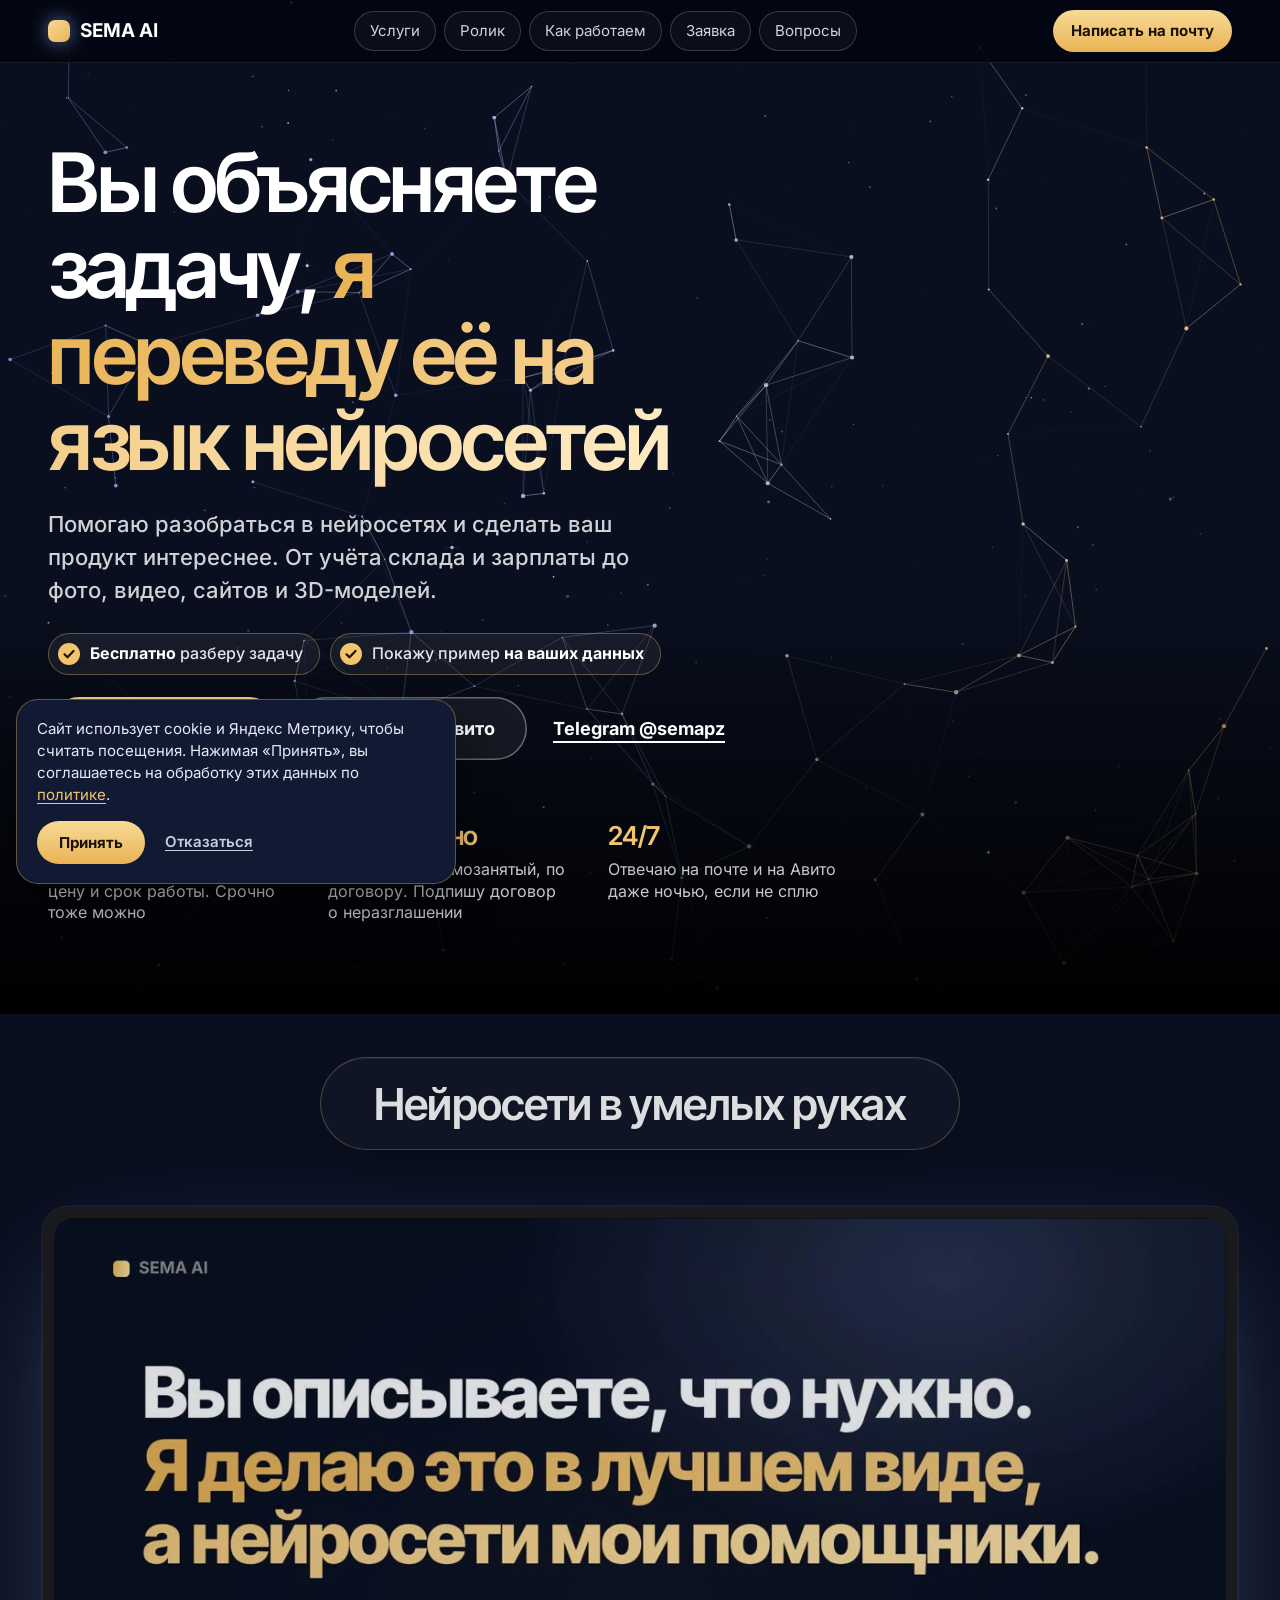
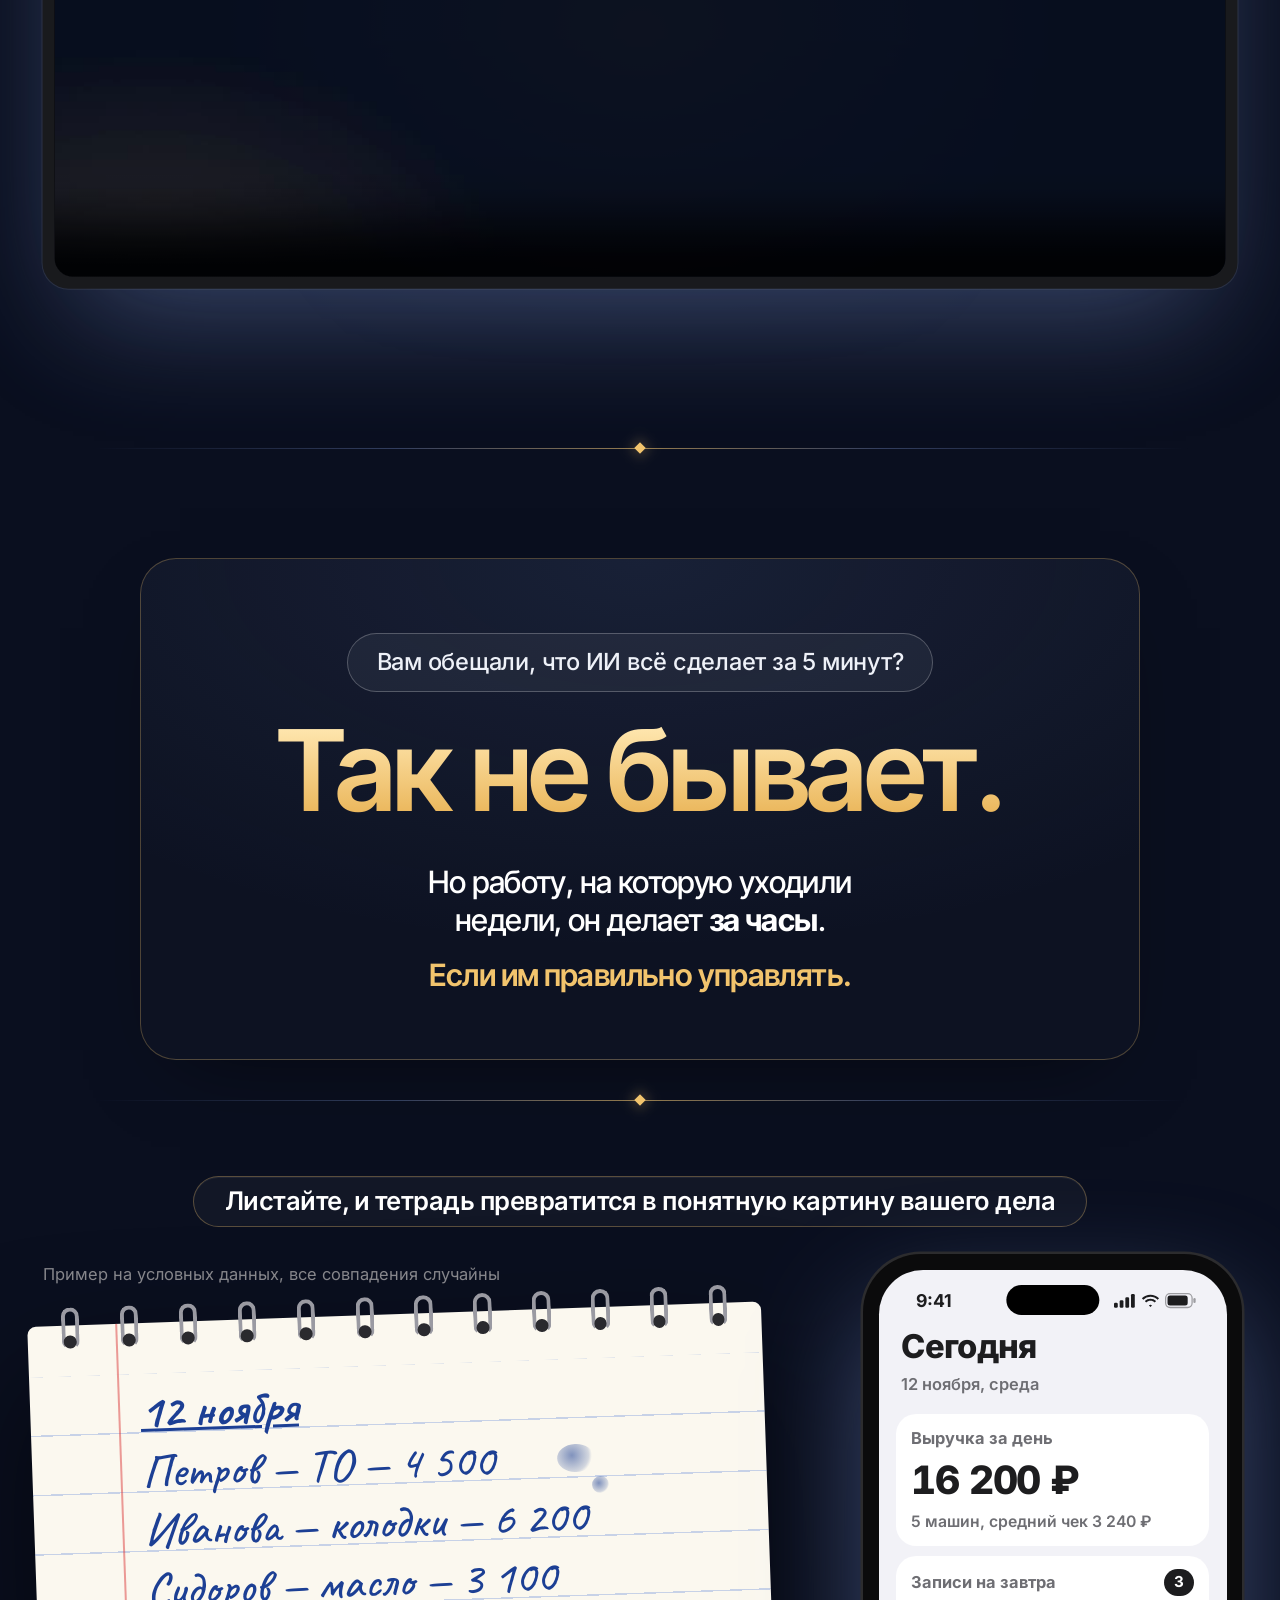
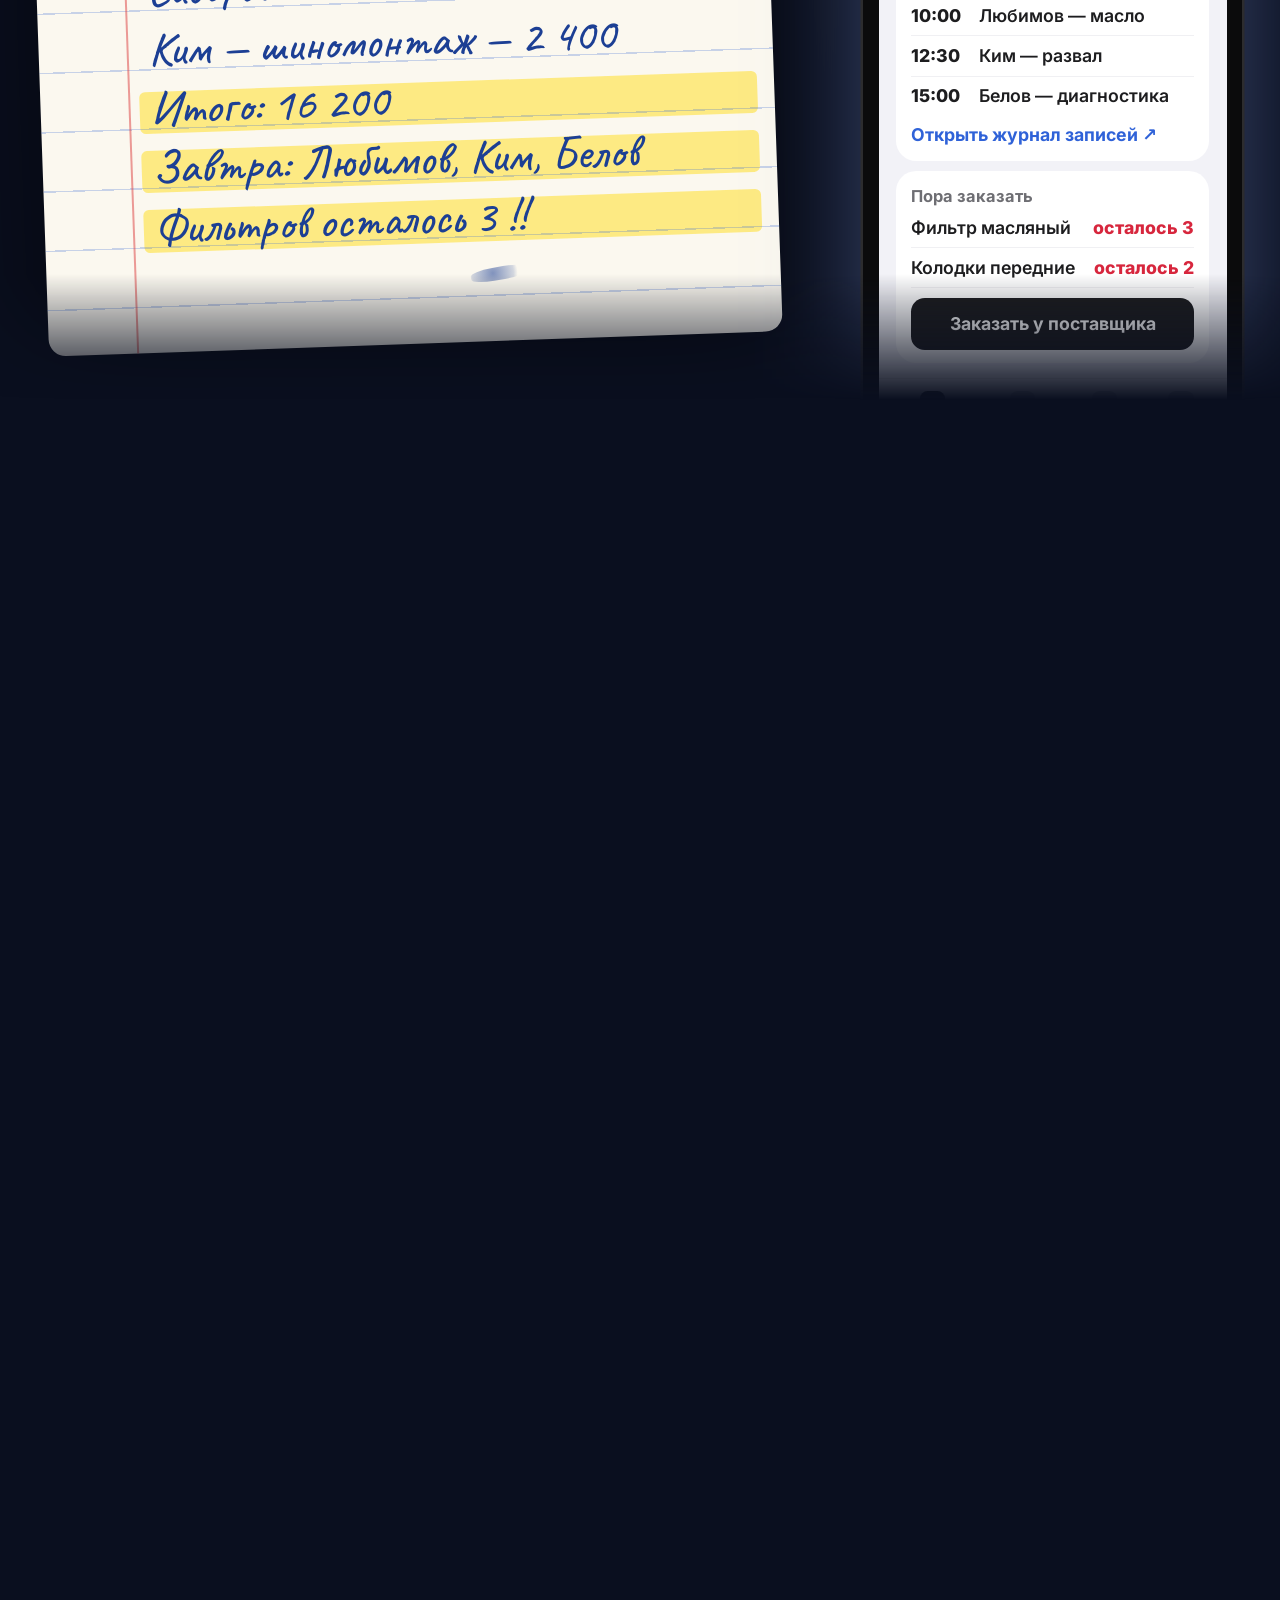
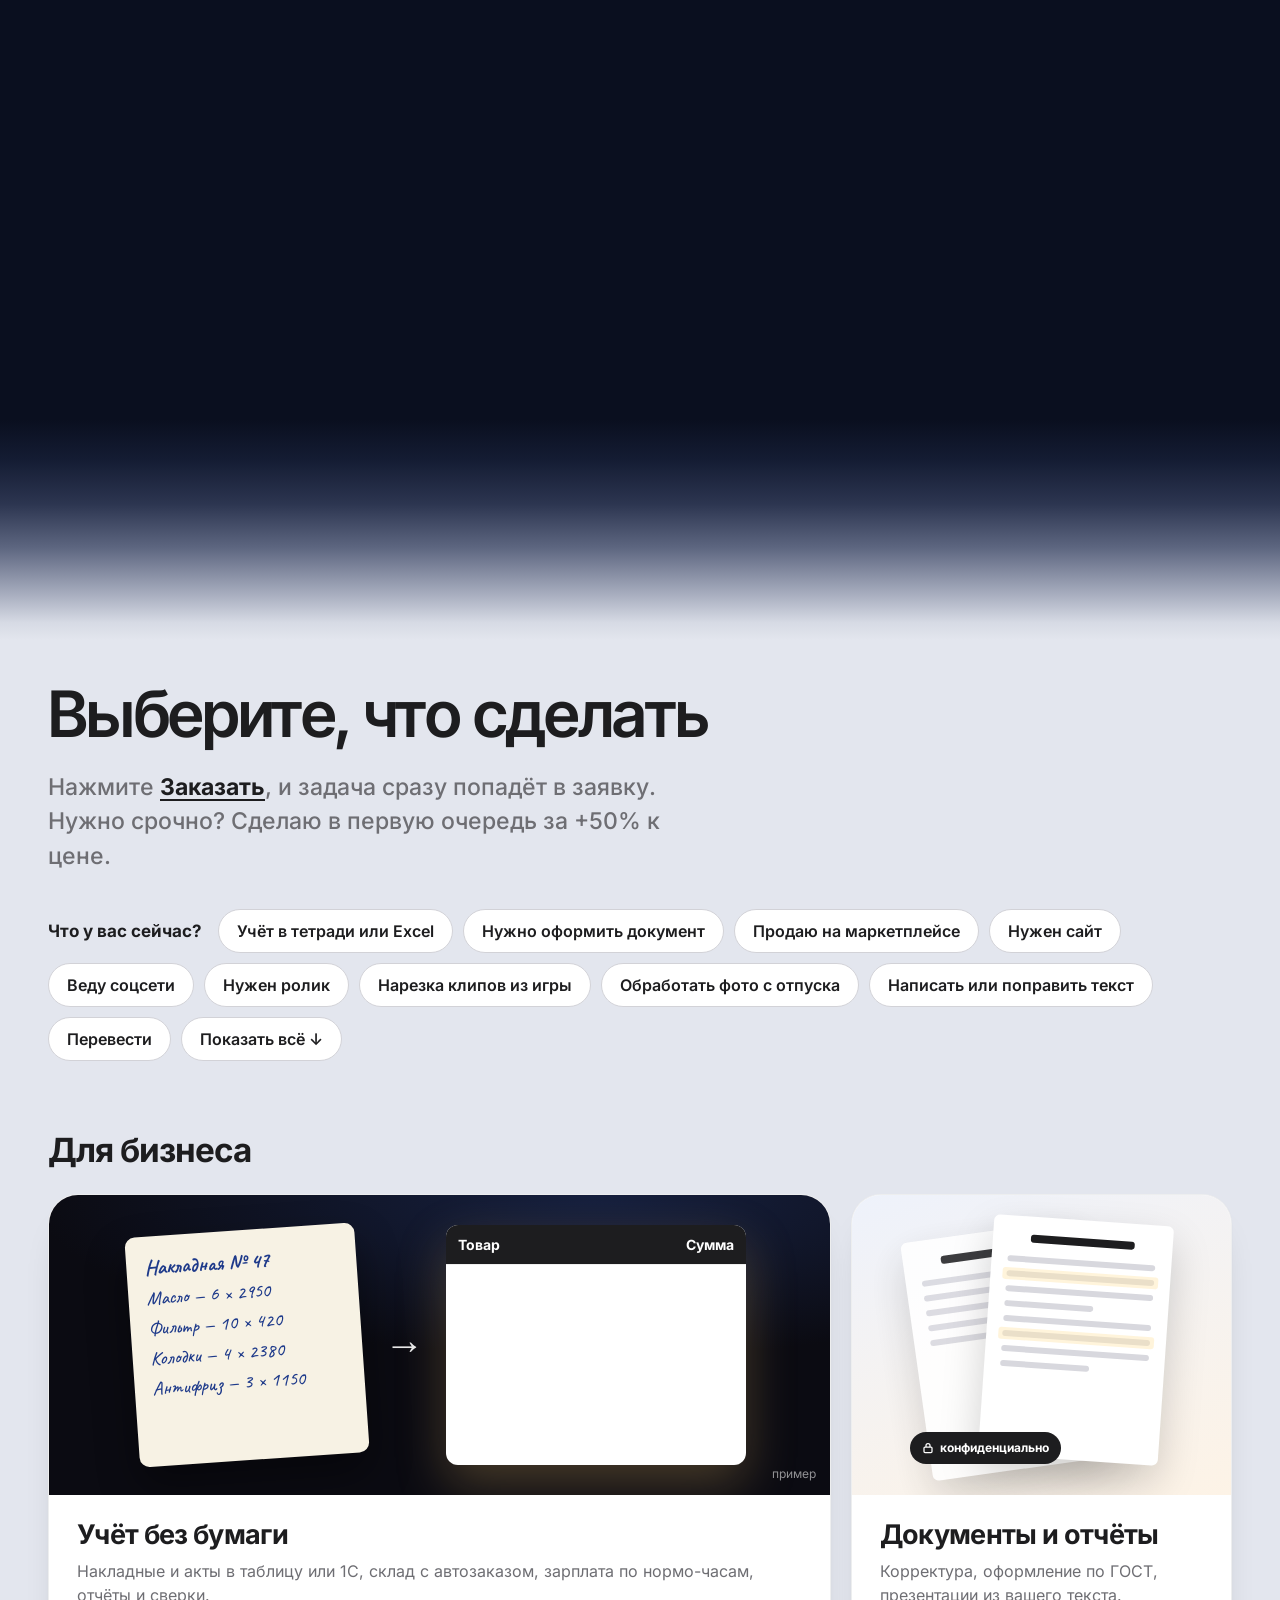
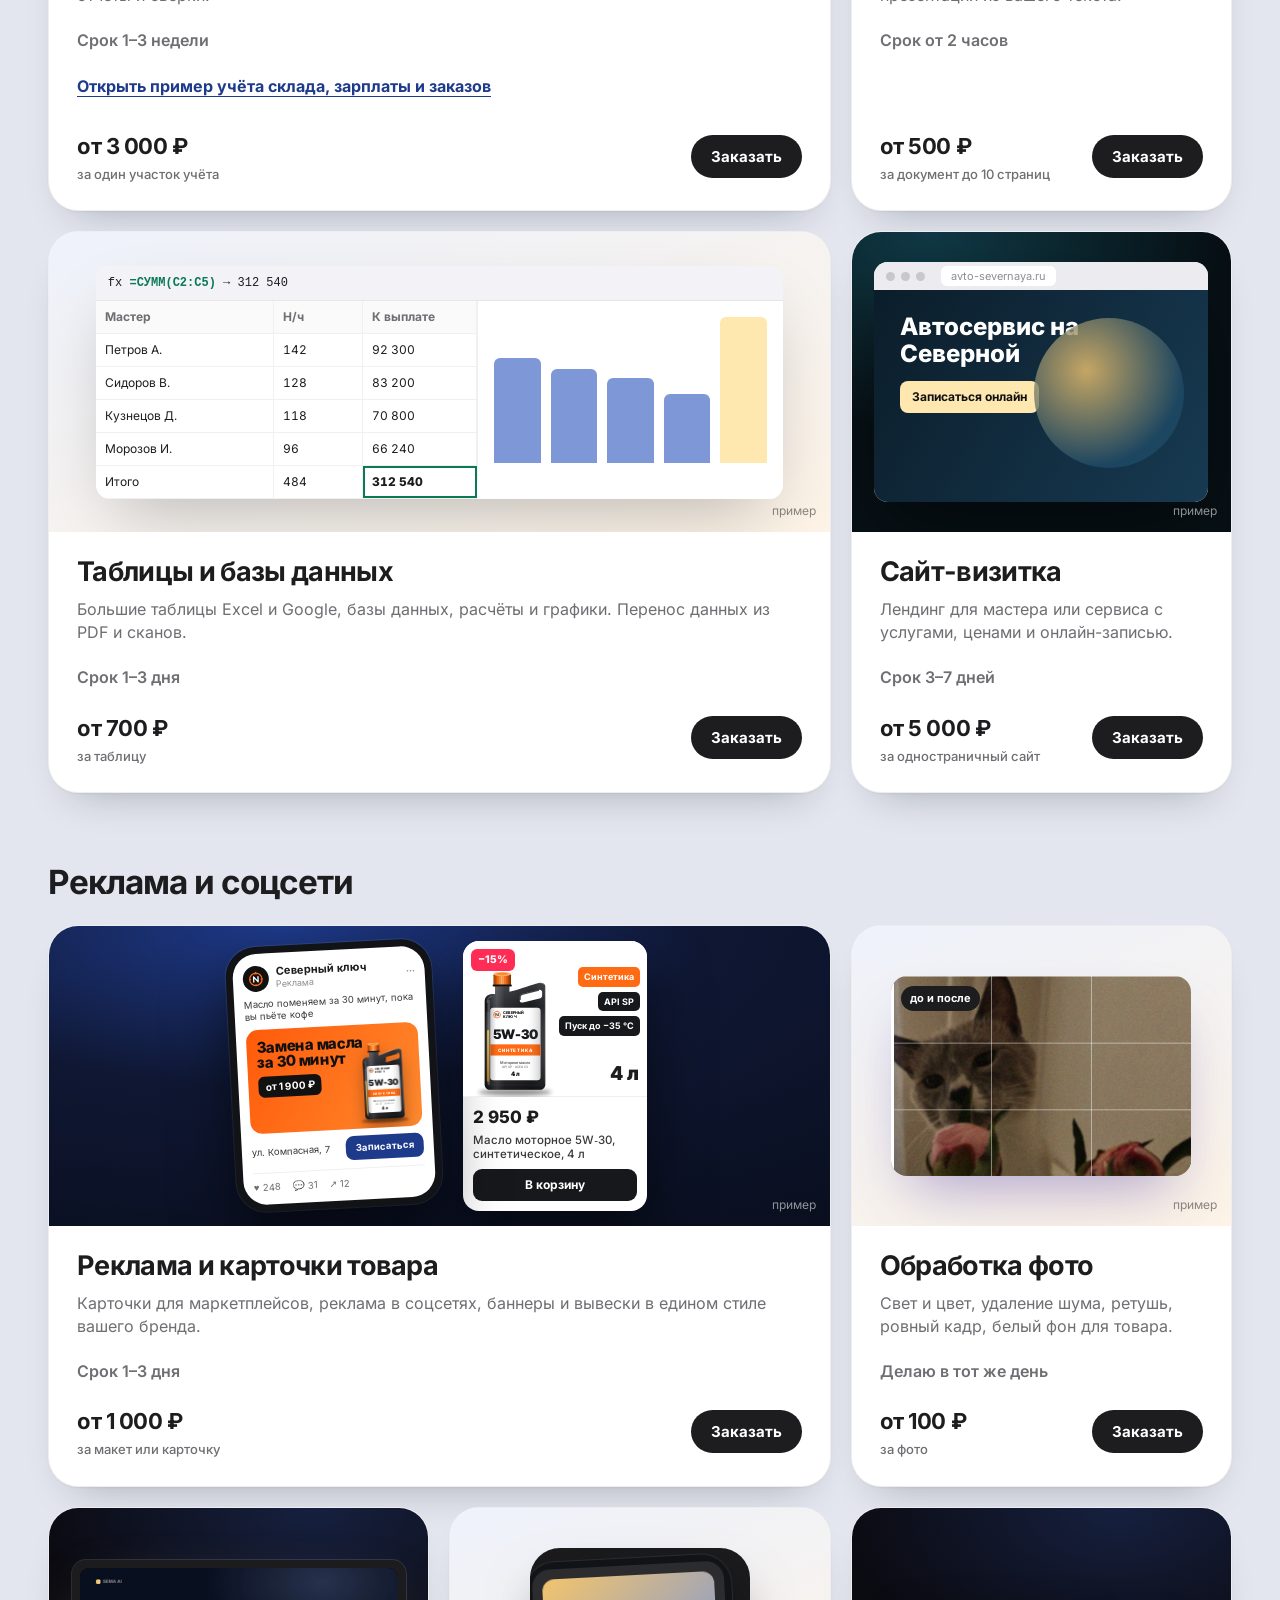
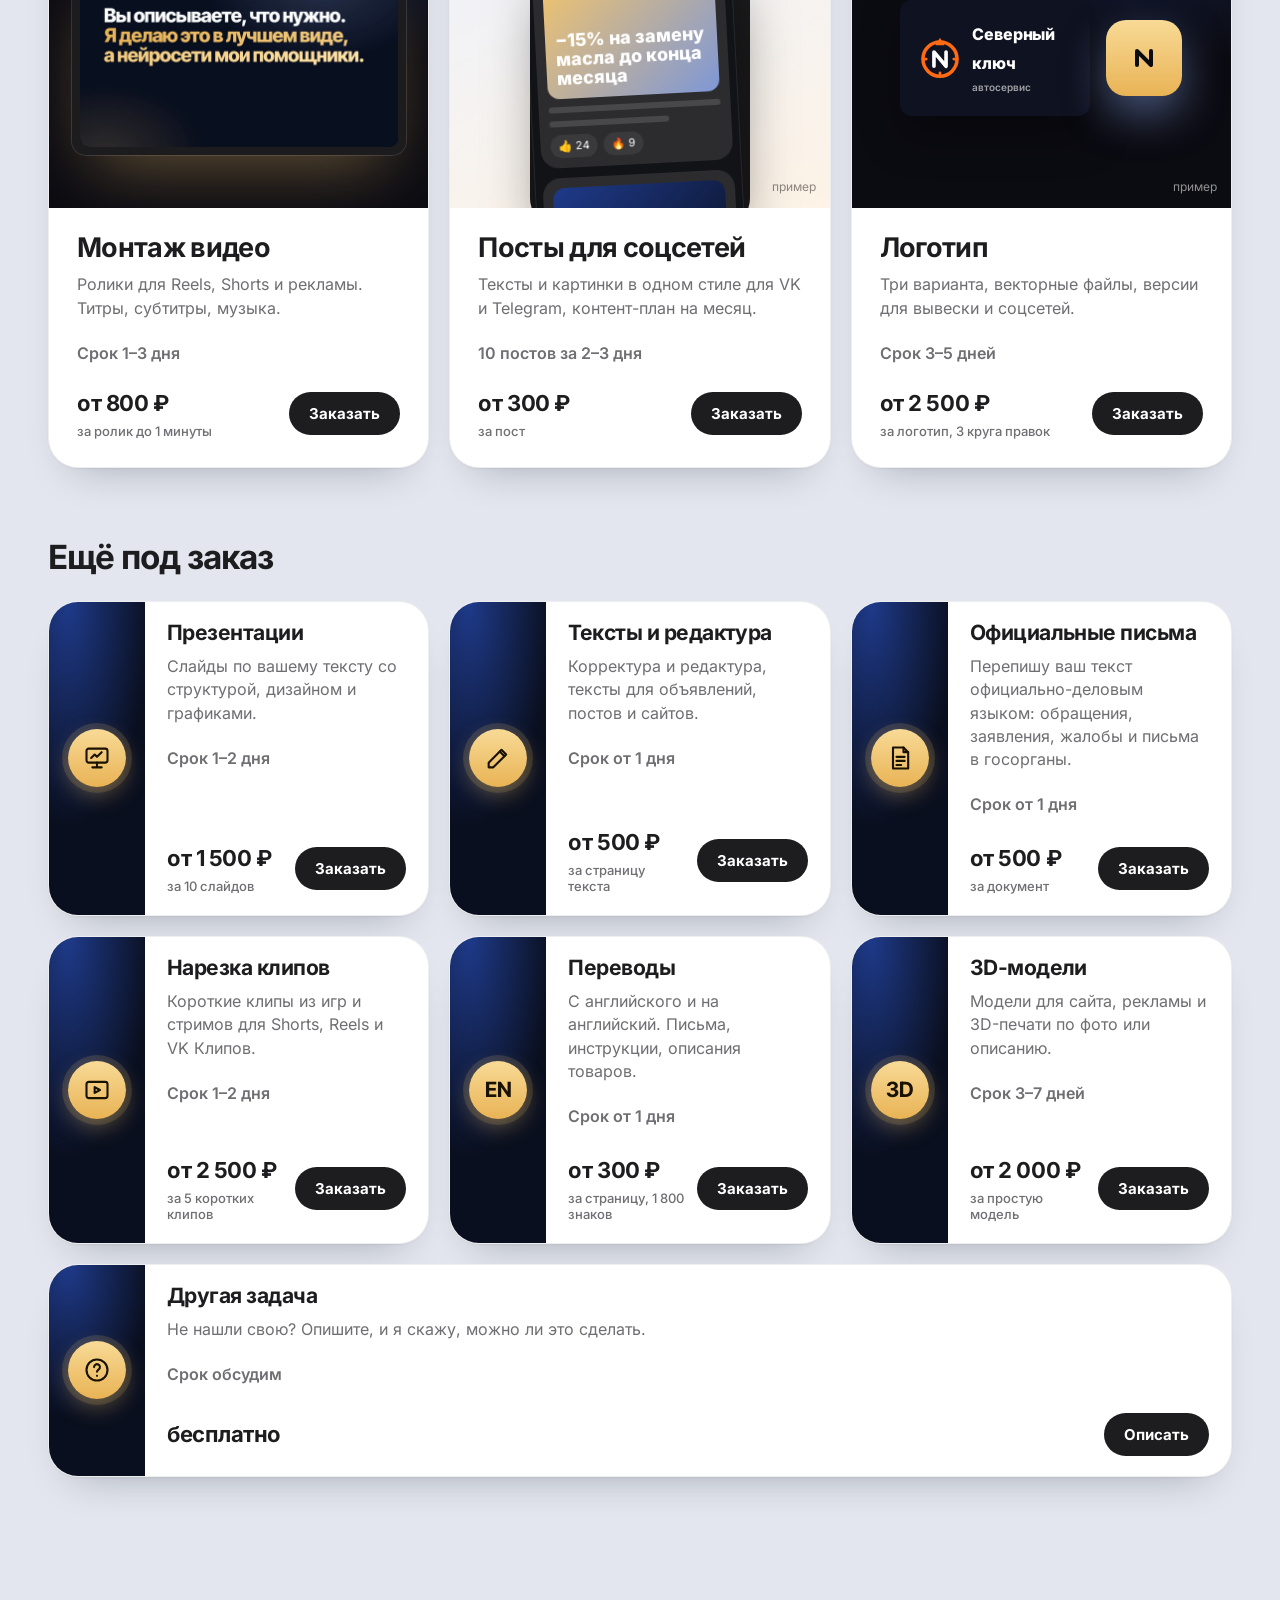
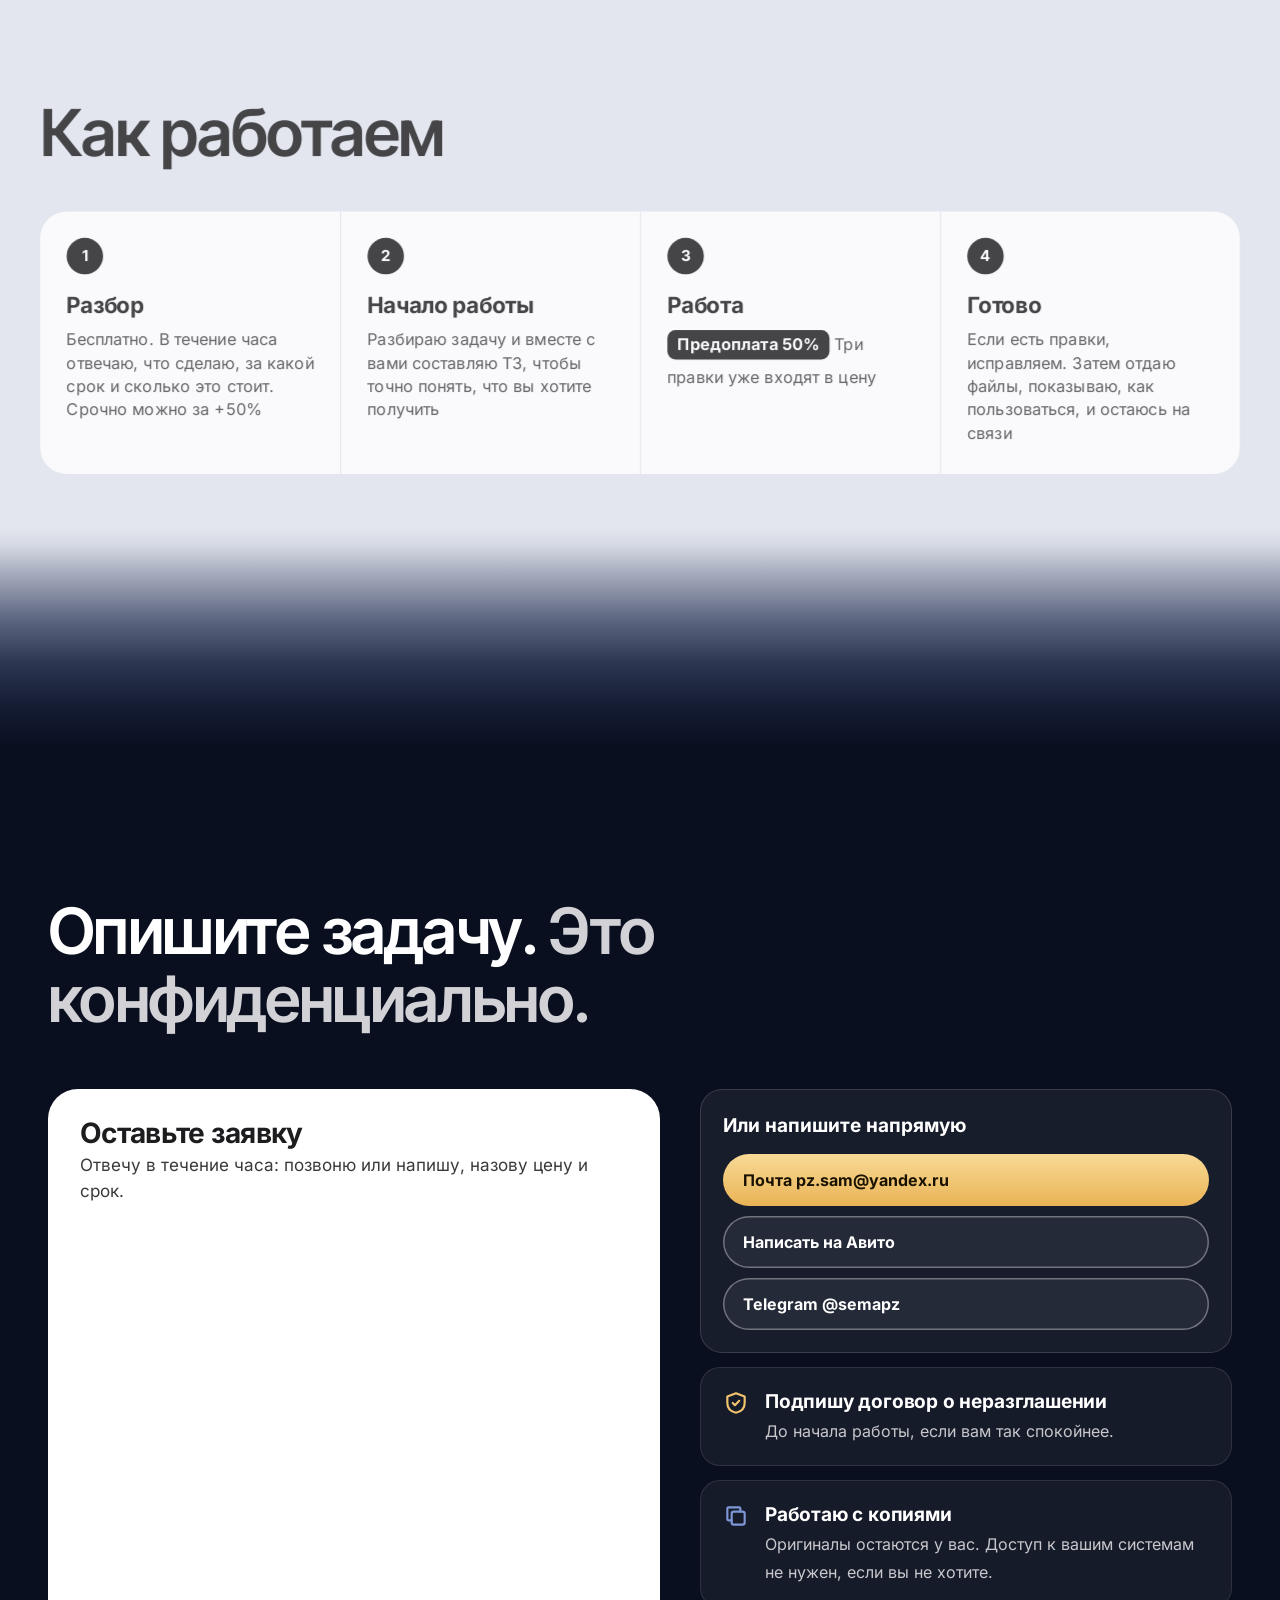
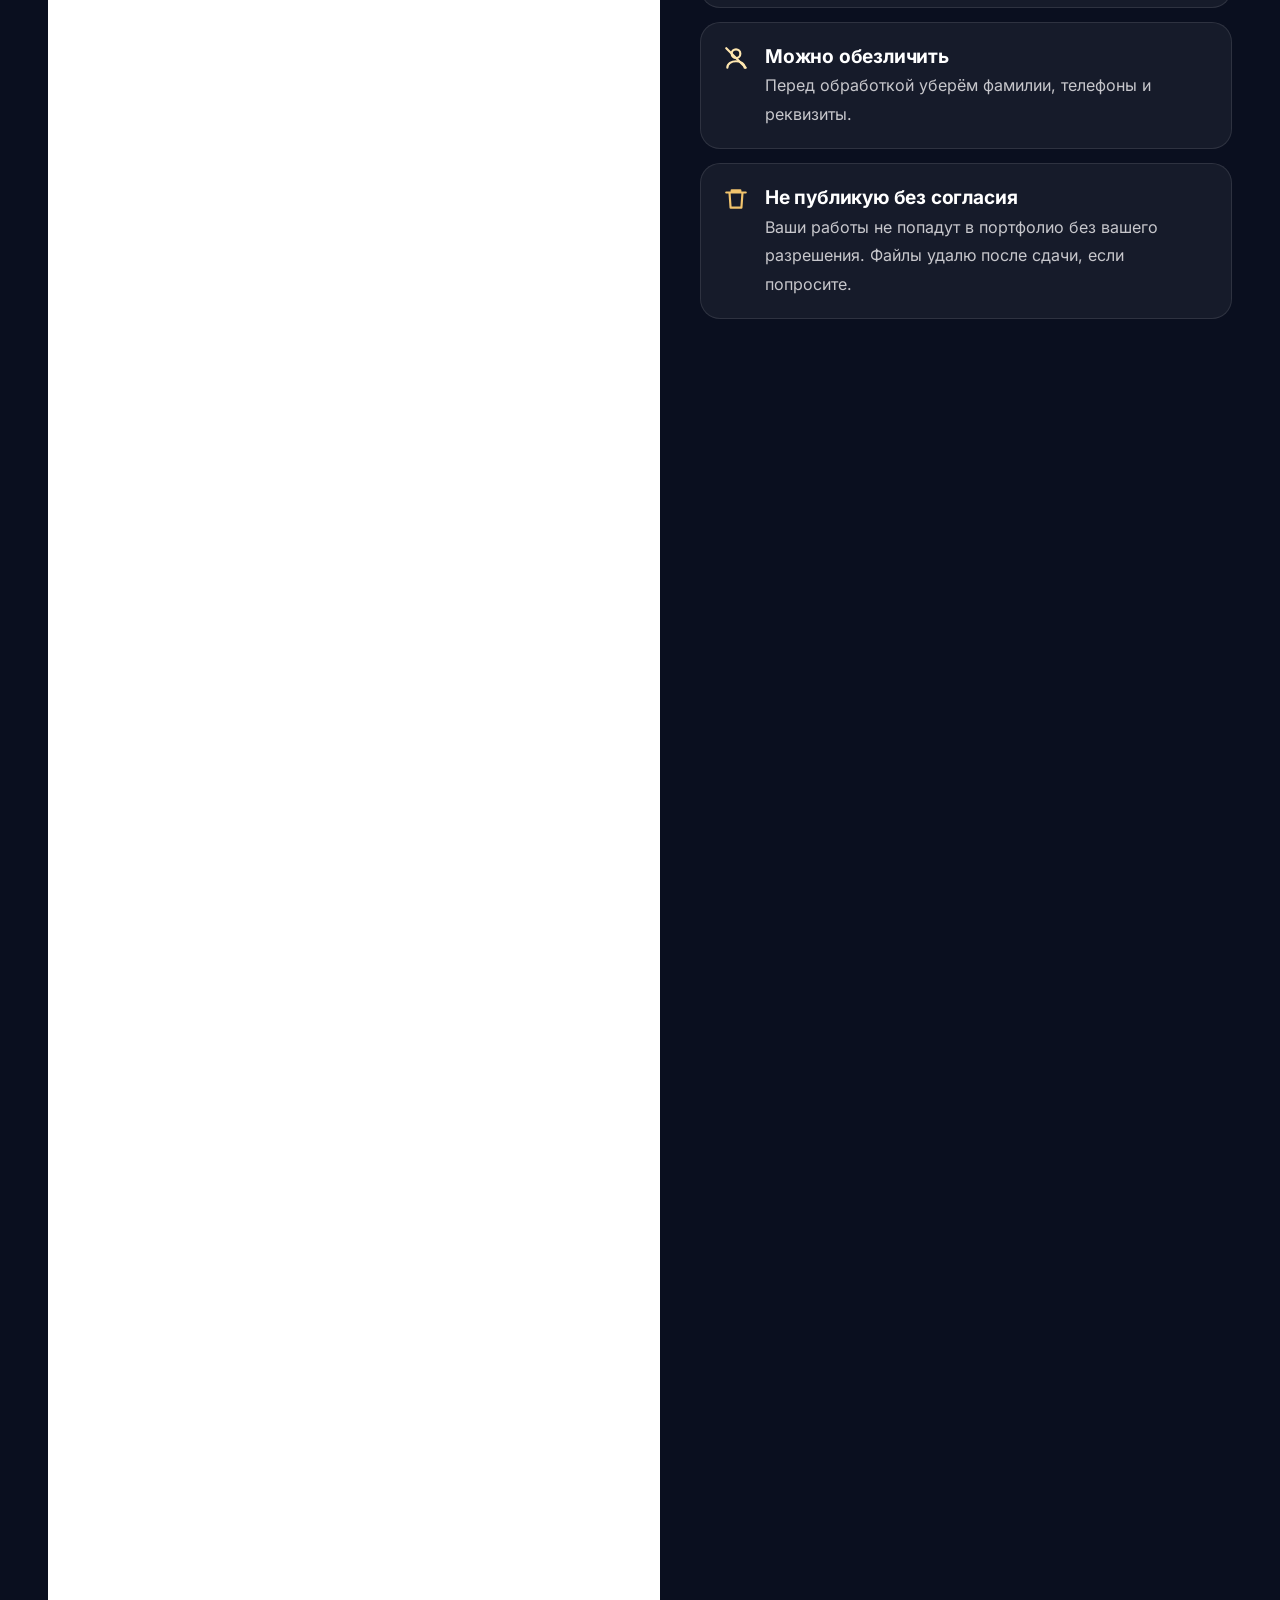
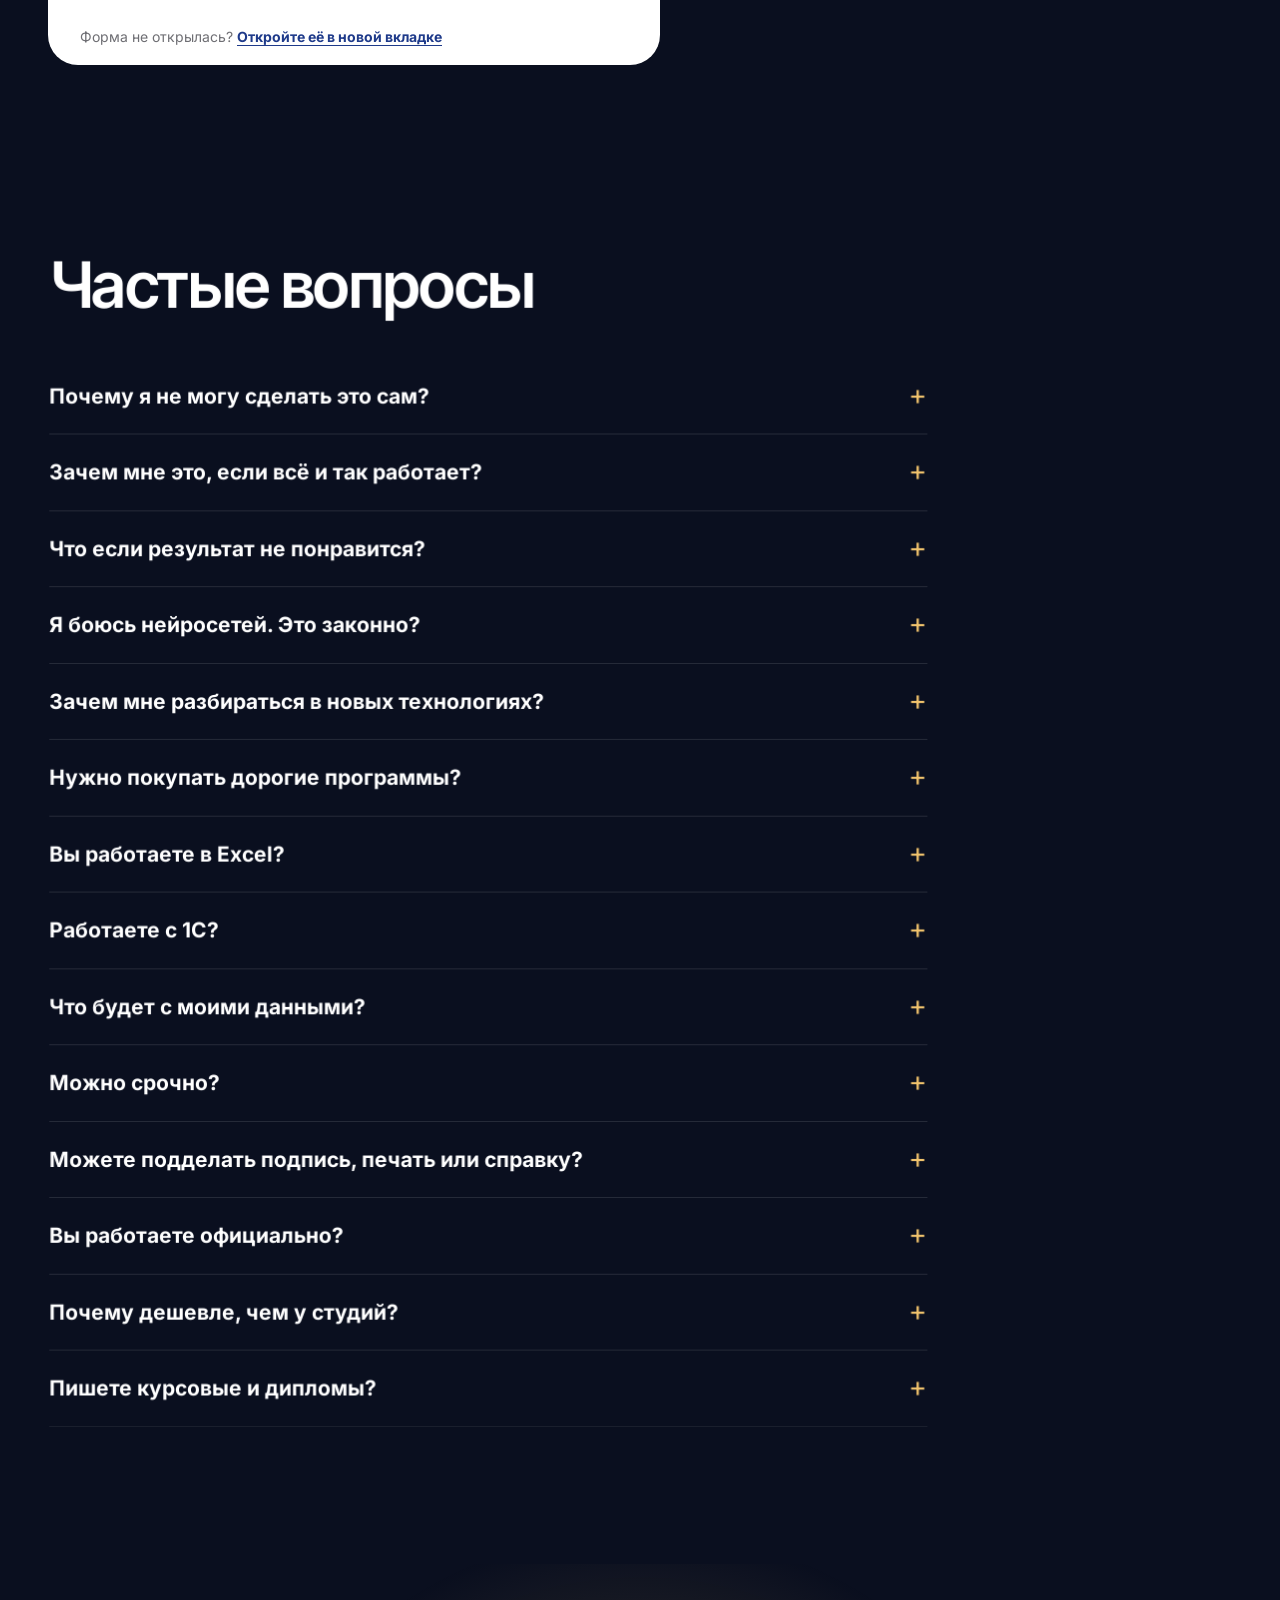
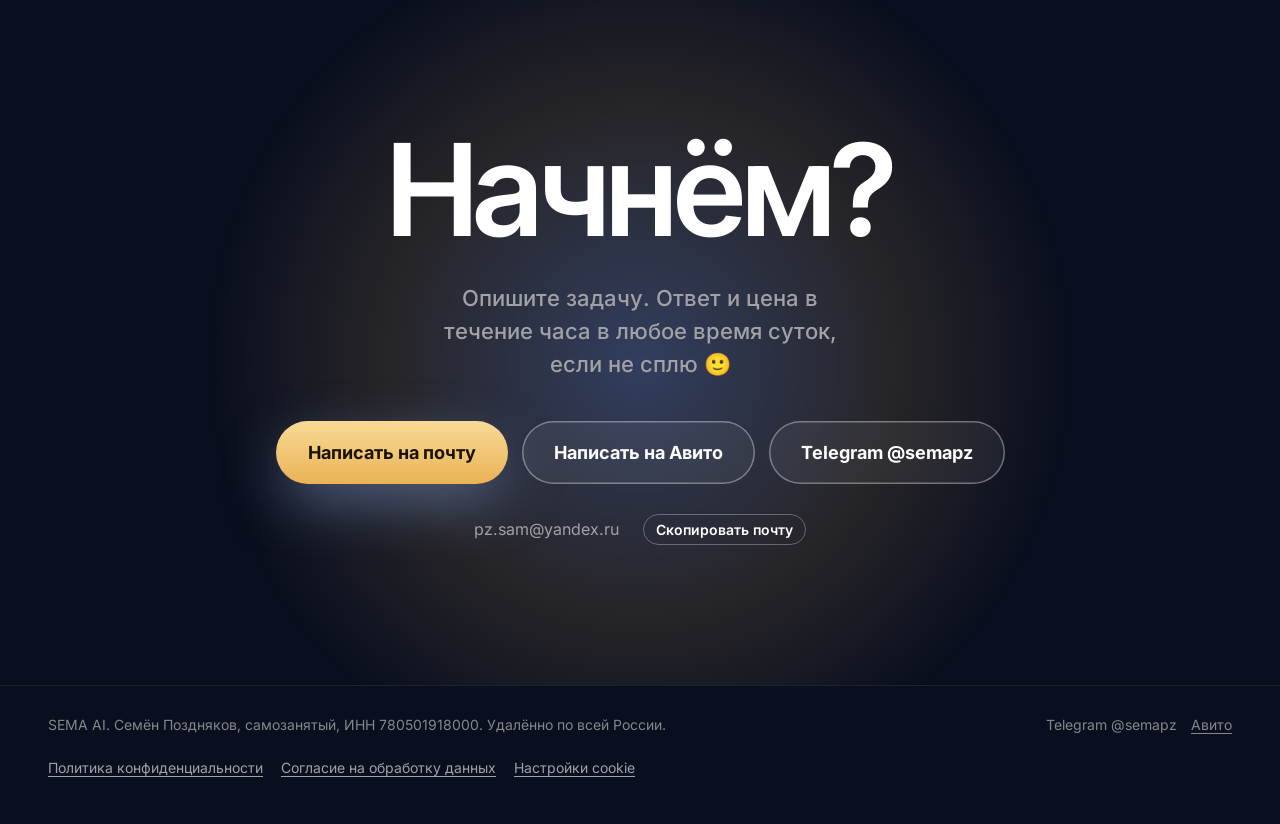
==== index.html @ 5060b340 "Высота формы заявки подстраивается и на телефоне Co-Authored-By: Claude Opus 5.5 <noreply@anthropic." ====
<!DOCTYPE html>
<html lang="ru">
<head>
<meta charset="utf-8">
<meta name="viewport" content="width=device-width, initial-scale=1">
<title>SEMA AI. Нейросети для учёта, документов, фото и сайтов</title>
<meta name="description" content="Помогаю разобраться в нейросетях и сделать ваш продукт интереснее: учёт склада и зарплаты, таблицы и базы данных, фото, видео, сайты под ключ, реклама и 3D-модели. Конфиденциально, на связи 24/7.">
<link rel="canonical" href="https://semapz.ru/">
<link rel="icon" href="favicon.ico" sizes="any">
<link rel="icon" type="image/png" sizes="32x32" href="img/favicon-32.png">
<link rel="apple-touch-icon" href="img/apple-touch-icon.png">
<meta name="theme-color" content="#0A0F1F">
<meta property="og:type" content="website">
<meta property="og:locale" content="ru_RU">
<meta property="og:url" content="https://semapz.ru/">
<meta property="og:title" content="semapz.ru">
<meta property="og:description" content="SEMA AI">
<meta property="og:image" content="https://semapz.ru/img/og-icon.png">
<meta property="og:image:width" content="600">
<meta property="og:image:height" content="600">
<meta property="og:image:alt" content="SEMA AI">
<meta name="twitter:card" content="summary">
<meta name="twitter:title" content="semapz.ru">
<meta name="twitter:description" content="SEMA AI">
<link rel="preload" href="fonts/inter-cyrillic-wght-normal.woff2" as="font" type="font/woff2" crossorigin>
<link rel="stylesheet" href="fonts.css">
<style>
/* Product-launch page: black stages with a living neural field, light stages between.
   The portfolio is a shop window: every service is a product card with its own live mockup. */
:root{
  --black:#0A0F1F;
  --c1:#7E97D6;
  --c2:#A9B9E8;
  --c3:#F2C46D;
  --mist:#E3E6EE;
  --graphite:#1D1D1F;
  --dim:#86868B;
  --ion:#F2C46D;
  --violet:#7E97D6;
  --gold:#FFE7B0;
  --glow:linear-gradient(180deg,#F8DA96,#E9B355);
  --font:"Inter","Helvetica Neue",Arial,system-ui,sans-serif;
  --display:"Inter Tight","Inter","Helvetica Neue",Arial,sans-serif;
  --hand:"Caveat","Comic Relief","Comic Sans MS",cursive;
  color-scheme:dark;
}
*{box-sizing:border-box}
html{scroll-behavior:smooth}
html,body{margin:0}
main{overflow-x:clip}
body{background:var(--black);color:#fff;font-family:var(--font);font-size:19px;line-height:1.5;-webkit-font-smoothing:antialiased;overflow-x:hidden}
img,video,canvas,svg{display:block;max-width:100%}
a{color:inherit;text-decoration:none}
button{font-family:inherit}
:focus-visible{outline:3px solid var(--ion);outline-offset:4px;border-radius:8px}
h1,h2,h3{margin:0;font-weight:800;letter-spacing:-.035em;line-height:1.03;text-wrap:balance;overflow-wrap:break-word}
p{margin:0}
.wrap{max-width:1240px;margin:0 auto;padding:0 28px}
h1,h2,.ticks b,.final h2{font-family:var(--display);font-weight:700;letter-spacing:-.035em}
.grad{background:linear-gradient(100deg,#E9B355 0%,#FFEBC2 50%,#E9B355 100%);background-size:200% 100%;-webkit-background-clip:text;background-clip:text;color:transparent;animation:shim 7s linear infinite}
@keyframes shim{to{background-position:-200% 0}}
.sec-title{font-size:clamp(30px,5vw,72px);max-width:18ch;line-height:1.06}
.lede{font-size:clamp(19px,1.8vw,23px);margin-top:22px;max-width:44ch;font-weight:500}
.dark .lede{color:#a1a1a6}
.light .lede{color:#6e6e73}
.lede-link{color:#1d1d1f;font-weight:700;text-decoration:underline;text-underline-offset:4px}

/* nav */
.nav{position:fixed;inset:0 0 auto 0;z-index:50;background:rgba(0,0,0,.55);backdrop-filter:saturate(180%) blur(18px);-webkit-backdrop-filter:saturate(180%) blur(18px);border-bottom:1px solid rgba(255,255,255,.08)}
.nav .wrap{display:flex;align-items:center;justify-content:space-between;height:62px;gap:20px}
.brand{font-weight:800;font-size:19px;letter-spacing:-.02em;display:flex;align-items:center;gap:10px}
.brand i{width:22px;height:22px;border-radius:7px;background:linear-gradient(135deg,#F8DA96,#E9B355);display:block;box-shadow:0 0 18px rgba(126,151,214,.7)}
.links{display:flex;gap:8px;font-size:15px;color:#d2d2d7}
.links a{padding:8px 15px;border-radius:999px;border:1px solid rgba(255,255,255,.18);background:rgba(255,255,255,.03);transition:border-color .2s,background .2s,color .2s}
.links a:hover{color:#fff;border-color:rgba(242,196,109,.7);background:rgba(242,196,109,.08)}
.pill{display:inline-flex;align-items:center;border-radius:999px;font-weight:700;font-size:15px;padding:10px 18px;background:linear-gradient(180deg,#F8DA96,#E9B355);color:#1a1200;white-space:nowrap}
.pill:hover{background:linear-gradient(180deg,#FFE4A8,#F0BE62)}

/* buttons */
.cta-row{display:flex;flex-wrap:wrap;gap:14px;margin-top:40px}
.btn{display:inline-flex;align-items:center;justify-content:center;border-radius:999px;font-weight:700;font-size:18px;padding:18px 32px;border:0;cursor:pointer}
.btn-light{background:linear-gradient(180deg,#F8DA96,#E9B355);color:#1a1200}
.btn-light:hover{background:linear-gradient(180deg,#FFE4A8,#F0BE62)}
.btn-line{background:rgba(255,255,255,.06);color:#fff;box-shadow:inset 0 0 0 1.5px rgba(255,255,255,.35)}
.btn-line:hover{box-shadow:inset 0 0 0 1.5px #fff}
.offers{display:flex;flex-wrap:wrap;gap:10px;margin-top:26px}
.offer{display:inline-flex;align-items:center;gap:10px;padding:9px 16px 9px 9px;border-radius:999px;background:rgba(255,255,255,.06);border:1px solid rgba(242,196,109,.35);font-size:16px;font-weight:500;color:#e5e5ea;line-height:1.2}
.offer svg{flex:none;display:block}
.offer b{color:#fff;font-weight:700}
.hero .cta-row{margin-top:22px}
.btn-text{background:transparent;color:#fff;padding:18px 12px;text-decoration:underline;text-underline-offset:6px;text-decoration-thickness:1.5px}
.btn-text:hover{color:var(--ion)}
.btn-glow{background:var(--glow);color:#1a1200;box-shadow:0 20px 60px -10px rgba(126,151,214,.7)}
.btn-glow:hover{filter:brightness(1.07)}

/* hero */
.hero{position:relative;min-height:92vh;display:flex;align-items:flex-end;padding:140px 0 90px;overflow:hidden;isolation:isolate}
#field{position:absolute;inset:0;width:100%;height:100%;z-index:-1}
.hero::after{content:"";position:absolute;inset:auto 0 0 0;height:42%;background:linear-gradient(to bottom,transparent,#000);z-index:-1;pointer-events:none}
.hero .wrap{width:100%}
.hero h1{font-size:clamp(34px,6.4vw,92px);max-width:15ch;line-height:1.02}
.hero .sub{font-size:clamp(18px,1.8vw,22px);color:#d1d1d6;max-width:44ch;margin-top:24px;font-weight:500}
.ticks{display:flex;flex-wrap:wrap;gap:18px 40px;margin-top:56px}
.ticks b{display:block;font-size:26px;letter-spacing:-.03em;color:#F2C46D}
.ticks span{color:#c7c7cc;font-size:16px;display:block;max-width:24ch;line-height:1.35;margin-top:4px}

/* statement */
.statement{padding:150px 0 50px}
.statement h2{font-size:clamp(26px,4vw,56px);line-height:1.1;text-align:center}
.statement .q{display:block;font-size:.6em;color:#a1a1a6;letter-spacing:-.02em;max-width:28ch;margin:0 auto}
.statement .no{display:block;width:max-content;max-width:100%;margin:.2em auto .26em;font-size:2.2em;line-height:1;letter-spacing:-.045em;color:#F2C46D;background:linear-gradient(180deg,#FFE7B0 10%,#E9B355 90%);-webkit-background-clip:text;background-clip:text;-webkit-text-fill-color:transparent;padding-bottom:.06em}
.statement .but{display:block;font-size:.62em;color:#d1d1d6;max-width:30ch;margin:0 auto;letter-spacing:-.02em;line-height:1.25}
.statement .but b{color:#fff}

/* scroll scene: notebook -> phone app */
.scene{height:280vh;position:relative}
.stage{position:sticky;top:0;height:100vh;overflow:hidden;display:flex;flex-direction:column;align-items:center;padding-top:88px}
.stage h3{font-size:clamp(20px,2.3vw,30px);font-weight:700;letter-spacing:-.02em;text-align:center;width:90vw;max-width:26ch;margin:0 auto}
.duo{position:relative;display:flex;align-items:center;justify-content:center;gap:72px;margin-top:3vh}
.nb2{position:relative;width:520px;height:446px;background:#fbf8ef;border-radius:6px 6px 12px 12px;box-shadow:0 40px 90px rgba(0,0,0,.55);transform:rotate(-2deg);color:#1c3f94;font-family:var(--hand)}
.nb2 .rings{position:absolute;left:24px;right:24px;top:-13px;height:30px;display:flex;justify-content:space-between}
.nb2 .rings i{width:13px;height:30px;border-radius:7px;border:3px solid #9a9aa2;border-bottom-color:transparent;display:block;position:relative}
.nb2 .rings i::after{content:"";position:absolute;left:-1px;bottom:-2px;width:9px;height:9px;border-radius:50%;background:#2a2a2e}
.nb2 .lines{position:absolute;inset:36px 0 0 0;background-image:repeating-linear-gradient(to bottom,transparent 0 41px,rgba(64,110,210,.28) 41px 42px)}
.nb2 .mg{position:absolute;top:0;bottom:0;left:62px;width:1.5px;background:rgba(220,60,60,.5)}
.nb2 .tx{position:absolute;left:78px;right:18px;top:42px;font-size:33px;line-height:42px;font-weight:500}
.nb2 .tx div{position:relative;white-space:nowrap}
.nb2 .tx .d{font-weight:700;text-decoration:underline;text-decoration-thickness:2px}
.nb2 .blot{position:absolute;border-radius:50%;background:radial-gradient(circle at 40% 40%,rgba(28,63,148,.55),rgba(28,63,148,.18) 60%,transparent 72%);pointer-events:none}
.nb2 .b1{width:26px;height:20px;left:372px;top:96px}
.nb2 .b2{width:12px;height:12px;left:396px;top:120px}
.nb2 .b3{width:40px;height:9px;left:300px;top:394px;border-radius:40%;transform:rotate(-8deg)}
.nb2 .mk{position:absolute;left:-8px;right:-6px;top:9px;height:30px;background:rgba(255,226,60,.6);border-radius:4px;transform-origin:left center;transform:scaleX(var(--k,0));z-index:-1}
.ph2{width:300px;height:648px;flex:none;opacity:var(--po,0);transform:translateY(var(--py,60px))}
.ph2 .body{width:100%;height:100%;border-radius:46px;background:#0b0b0c;padding:12px;box-shadow:0 0 0 2px #2c2c2e,0 40px 90px rgba(126,151,214,.42)}
.ap{position:relative;height:100%;border-radius:35px;background:#f2f2f7;color:#1d1d1f;padding:16px 14px;overflow:hidden;font-family:var(--font)}
.ap-sb{position:relative;display:flex;justify-content:space-between;align-items:center;font-size:14px;font-weight:700;padding:0 10px 8px 16px;height:26px}
.ap-sb .di{position:absolute;left:50%;top:-4px;transform:translateX(-50%);width:74px;height:24px;border-radius:14px;background:#000}
.ap-sb .ic{display:flex;gap:4px;align-items:center;fill:#1d1d1f;color:#1d1d1f}
.ap-h{font-size:26px;font-weight:800;letter-spacing:-.02em;padding:0 4px}
.ap-d{font-size:13px;color:#6e6e73;font-weight:600;padding:0 4px 6px}
.ap-c{background:#fff;border-radius:16px;padding:10px 12px;margin-top:8px;opacity:calc(.25 + .75*var(--on,0));box-shadow:0 0 0 calc(3px*var(--ring,0)) rgba(126,151,214,.75)}
.ap-c .h{display:flex;justify-content:space-between;align-items:center;font-size:13px;color:#6e6e73;font-weight:700}
.ap-c .h b{background:#1d1d1f;color:#fff;font-size:12px;border-radius:999px;padding:2px 8px}
.ap-c .v{font-size:31px;font-weight:800;letter-spacing:-.03em;font-variant-numeric:tabular-nums}
.ap-c .s{font-size:12.5px;color:#6e6e73;font-weight:600}
.ap-r{display:flex;gap:10px;font-size:14px;font-weight:600;padding:5px 0;white-space:nowrap;border-bottom:1px solid #f0f0f3}
.ap-r:last-of-type{border-bottom:0}
.ap-r .tt{font-weight:800;width:44px;flex:none}
.ap-r .q{margin-left:auto;font-weight:800;color:#d7263d;white-space:nowrap}
.ap-l{display:block;margin-top:5px;font-size:14px;font-weight:700;color:#2f62d8}
.ap-b{margin-top:8px;background:#1d1d1f;color:#fff;text-align:center;border-radius:11px;padding:10px;font-size:14px;font-weight:700}
.ap-t{position:absolute;left:0;right:0;bottom:0;height:62px;background:#fff;border-top:1px solid #e5e5ea;display:flex;justify-content:space-around;padding:9px 6px 0;font-size:11px;font-weight:700;color:#8e8e93}
.ap-t span{display:flex;flex-direction:column;align-items:center;gap:4px}
.ap-t i{width:20px;height:20px;border-radius:6px;background:#c7c7cc;display:block}
.ap-t .on{color:#1d1d1f}.ap-t .on i{background:#1d1d1f}
.ex-note{position:absolute;right:0;bottom:-30px;font-size:13px;color:#86868b}

/* SHOWCASE: product cards */
.light{background:var(--mist);color:var(--graphite)}
.shop{padding:140px 0 130px}
.bento{display:grid;grid-template-columns:repeat(3,minmax(0,1fr));gap:20px;margin-top:64px}
.prod{background:#fff;border-radius:30px;overflow:hidden;display:flex;flex-direction:column;transition:transform .5s cubic-bezier(.2,.7,.2,1),box-shadow .5s}
.prod:hover{transform:translateY(-8px);box-shadow:0 40px 80px -40px rgba(0,0,0,.35)}
.prod.w2{grid-column:span 2}
.vis{position:relative;height:300px;overflow:hidden;display:grid;place-items:center}
.vis.dk{background:radial-gradient(120% 90% at 70% 0%,#16203f 0%,#0b0b12 60%)}
.vis.lt{background:linear-gradient(160deg,#eef2fb 0%,#fdf3e6 100%)}
.vis.cy{background:radial-gradient(120% 100% at 20% 0%,#103a46 0%,#071015 65%)}
.info{padding:26px 28px 28px;display:flex;flex-direction:column;gap:12px;flex:1}
.info h3{font-size:27px;letter-spacing:-.025em}
.info p{color:#6e6e73;font-size:16px;line-height:1.45}
.meta{display:flex;flex-wrap:wrap;gap:8px}
.meta span{font-size:13px;font-weight:600;color:#3a3a3c;background:#f2f2f7;border-radius:999px;padding:5px 11px}
.buy{display:flex;align-items:center;justify-content:space-between;gap:12px;margin-top:auto;padding-top:10px}
.buy b{font-size:22px;font-weight:800;letter-spacing:-.02em}
.order-btn{border:0;cursor:pointer;background:#1d1d1f;color:#fff;border-radius:999px;font-weight:700;font-size:15px;padding:12px 20px}
.order-btn:hover{background:#000}
.tag-ex{position:absolute;right:14px;bottom:12px;font-size:12px;color:rgba(255,255,255,.55)}
.vis.lt .tag-ex{color:rgba(0,0,0,.45)}

/* mock: automation (paper -> table loop) */
.m-auto{display:flex;align-items:center;gap:22px}
.m-paper{width:230px;height:230px;background:#f7f2e4;border-radius:10px;padding:16px 18px;font-family:var(--hand);color:#1e3a8a;font-size:19px;line-height:30px;white-space:nowrap;overflow:hidden;transform:rotate(-4deg);box-shadow:0 20px 40px rgba(0,0,0,.4)}
.m-paper b{font-size:21px}
.m-arrow{font-size:40px;font-weight:800;color:#fff;opacity:.9}
.m-table{width:300px;background:#fff;border-radius:12px;overflow:hidden;color:#1d1d1f;font-size:14px;box-shadow:0 20px 50px rgba(242,196,109,.25)}
.m-table div{display:flex;justify-content:space-between;padding:9px 12px;border-bottom:1px solid #eee;opacity:0;animation:row 7s infinite}
.m-table div:first-child{background:#1d1d1f;color:#fff;font-weight:700;opacity:1;animation:none}
.m-table div:nth-child(2){animation-delay:.6s}.m-table div:nth-child(3){animation-delay:1s}.m-table div:nth-child(4){animation-delay:1.4s}.m-table div:nth-child(5){animation-delay:1.8s}
.m-table div.t{font-weight:800;background:#f0eeff;animation-delay:2.4s}
@keyframes row{0%{opacity:0;transform:translateX(16px)}8%,85%{opacity:1;transform:none}95%,100%{opacity:0}}

/* mock: marketplace photo */
.m-shop{width:250px;background:#fff;border-radius:18px;box-shadow:0 30px 60px -20px rgba(80,60,160,.35);overflow:hidden;color:#1d1d1f}
.m-ph{position:relative;aspect-ratio:1/1}
.m-ph img{position:absolute;inset:0;width:100%;height:100%;object-fit:cover}
.m-ph .bf{animation:wipe 6s infinite ease-in-out}
.m-ph .line{position:absolute;top:0;bottom:0;width:3px;background:#fff;box-shadow:0 0 14px rgba(126,151,214,.9);animation:wl 6s infinite ease-in-out}
@keyframes wipe{0%,15%{clip-path:inset(0 0 0 0)}55%,85%{clip-path:inset(0 0 0 100%)}100%{clip-path:inset(0 0 0 0)}}
@keyframes wl{0%,15%{left:0;opacity:0}16%{opacity:1}55%{left:100%;opacity:1}56%,100%{opacity:0;left:100%}}
.m-shop .t{padding:12px 14px 4px;font-size:14px;font-weight:600}
.m-shop .p{padding:0 14px 14px;font-size:18px;font-weight:800}
.m-badge{position:absolute;left:10px;top:10px;background:#1d1d1f;color:#fff;font-size:11px;font-weight:700;padding:4px 9px;border-radius:999px;z-index:2}

.m-photo{position:relative;width:300px;height:200px;border-radius:16px;overflow:hidden;box-shadow:0 30px 60px -20px rgba(80,60,160,.45)}
.m-photo img{position:absolute;inset:0;width:100%;height:100%;object-fit:cover}
.m-photo .bf{animation:wipe 6s infinite ease-in-out}
.m-photo .line{position:absolute;top:0;bottom:0;width:3px;background:#fff;box-shadow:0 0 14px rgba(126,151,214,.9);animation:wl 6s infinite ease-in-out}
.m-photo .cg{position:absolute;inset:0;background-image:linear-gradient(rgba(255,255,255,.45) 1px,transparent 1px),linear-gradient(90deg,rgba(255,255,255,.45) 1px,transparent 1px);background-size:33.33% 33.33%;animation:wipe 6s infinite ease-in-out}
.m-photo .m-badge{z-index:3}

.m-ads{display:flex;align-items:center;gap:26px}
.m-bb{position:relative;width:340px;height:178px;border-radius:4px;background:linear-gradient(115deg,#ff5a0a,#ff7a1e 55%,#ff9b40);box-shadow:0 0 0 7px #161618,0 30px 60px rgba(0,0,0,.6);padding:14px 16px;color:#111;transform:perspective(900px) rotateY(12deg);overflow:visible}
.m-bb .lgx{display:flex;align-items:center;gap:7px;font-weight:800;font-size:12.5px}
.m-bb .lgx i{width:24px;height:24px;border-radius:7px;background:#111;display:grid;place-items:center}
.m-bb b{display:block;font-size:24px;line-height:1;font-weight:900;letter-spacing:-.03em;margin-top:10px;max-width:200px}
.m-bb .pr{display:inline-block;margin-top:9px;background:#111;color:#fff;font-weight:800;font-size:13px;padding:5px 10px;border-radius:7px}
.m-bb .ad{position:absolute;left:0;right:0;bottom:0;height:20px;line-height:20px;padding-left:16px;background:#111;color:#fff;font-size:9.5px;font-weight:700}
.m-bb .cn{position:absolute;right:14px;bottom:22px;filter:drop-shadow(0 10px 10px rgba(0,0,0,.35))}
.m-bb::after{content:"";position:absolute;left:44px;bottom:-90px;width:10px;height:83px;background:#2b2b30;box-shadow:220px 0 0 #2b2b30}
.m-mp{width:184px;background:#fff;color:#1d1d1f;border-radius:16px;overflow:hidden;box-shadow:0 30px 60px rgba(0,0,0,.5)}
.m-mp .ph{height:156px;background:#fff;position:relative;border-bottom:1px solid #f0f0f3}
.m-mp .ph svg{position:absolute;left:4px;top:22px}
.m-mp .sale{position:absolute;left:8px;top:8px;background:#ff2d55;color:#fff;font-size:10.5px;font-weight:800;padding:3px 7px;border-radius:6px}
.m-mp .ig{position:absolute;right:7px;top:26px;display:flex;flex-direction:column;gap:5px;align-items:flex-end}
.m-mp .ig span{background:#17181b;color:#fff;font-size:9px;font-weight:700;padding:3px 6px;border-radius:5px;white-space:nowrap}
.m-mp .ig span:first-child{background:#FF6A13}
.m-mp .vol{position:absolute;right:9px;bottom:8px;font-size:19px;font-weight:900;letter-spacing:-.02em}
.m-mp .p{padding:8px 10px 0;font-size:17px;font-weight:800}
.m-mp .t{padding:2px 10px 0;font-size:11.5px;font-weight:500;line-height:1.25;color:#3a3a3c}
.m-mp .bt{margin:7px 10px 10px;background:#17181b;color:#fff;text-align:center;border-radius:9px;padding:7px;font-weight:700;font-size:12px}
/* task picker (pattern: "help me choose" schemes on product sites) */
.pick{display:flex;flex-wrap:wrap;align-items:center;gap:10px;margin-top:36px}
.pick .q{font-weight:700;font-size:17px;margin-right:6px}
.pick button{border:1.5px solid #d2d2d7;background:#fff;color:#1d1d1f;border-radius:999px;padding:11px 18px;font-size:16px;font-weight:600;cursor:pointer;min-height:44px}
.pick button:hover{border-color:#1d1d1f}
.pick button[aria-pressed="true"]{background:#1d1d1f;color:#fff;border-color:#1d1d1f}
.grp{margin-top:72px}
.grp-h{display:flex;flex-wrap:wrap;align-items:baseline;gap:6px 18px}
.grp-h h3{font-size:clamp(24px,2.6vw,34px);letter-spacing:-.03em}
.grp-h p{color:#6e6e73;font-size:17px}
.grp .bento{margin-top:26px}
.prod{transition:transform .5s cubic-bezier(.2,.7,.2,1),box-shadow .5s,opacity .35s,filter .35s}
.term{font-size:15px;color:#6e6e73;margin-top:10px;font-weight:600}
.prod{cursor:pointer}
.prod:hover{transform:translateY(-4px)}
.prod.off{opacity:.28;filter:saturate(.3)}
.prod.hit{box-shadow:0 0 0 3px #1d1d1f}
.mini{display:grid;grid-template-columns:repeat(3,minmax(0,1fr));gap:20px;margin-top:26px}
.mini .prod{flex-direction:row;align-items:stretch}
.mini .ico{flex:none;width:96px;display:grid;place-items:center;background:radial-gradient(120% 100% at 20% 0%,#103a46 0%,#071015 65%);color:#F2C46D;font-family:var(--display);font-weight:700;font-size:28px}
.mini .info{padding:22px 24px}
.mini .info{padding:20px 22px;display:flex;flex-direction:column}
.mini .info h3{font-size:21px}
.mini .buy{margin-top:auto;padding-top:14px}
.m-3d{perspective:700px;display:grid;place-items:center}
.cube{width:110px;height:110px;position:relative;transform-style:preserve-3d;animation:spin 12s linear infinite}
.cube i{position:absolute;inset:0;border:1.5px solid rgba(242,196,109,.9);background:linear-gradient(135deg,rgba(242,196,109,.28),rgba(126,151,214,.22));box-shadow:inset 0 0 30px rgba(242,196,109,.25)}
.cube .f1{transform:translateZ(55px)}.cube .f2{transform:rotateY(180deg) translateZ(55px)}.cube .f3{transform:rotateY(90deg) translateZ(55px)}
.cube .f4{transform:rotateY(-90deg) translateZ(55px)}.cube .f5{transform:rotateX(90deg) translateZ(55px);background:linear-gradient(135deg,rgba(255,231,176,.35),rgba(126,151,214,.2))}.cube .f6{transform:rotateX(-90deg) translateZ(55px)}
.floor{width:240px;height:60px;margin-top:40px;border-radius:50%;background:radial-gradient(closest-side,rgba(242,196,109,.35),transparent);}
@keyframes spin{from{transform:rotateX(-22deg) rotateY(0)}to{transform:rotateX(-22deg) rotateY(360deg)}}

/* mock: video screen */
.m-screen{width:88%;border-radius:14px;padding:8px;background:#1c1c1e;box-shadow:0 0 0 1px rgba(255,255,255,.12),0 30px 70px -20px rgba(242,196,109,.4)}
.m-screen video{width:100%;aspect-ratio:16/9;border-radius:9px;background:#000}

/* mock: documents */
.m-docs{position:relative;width:250px;height:250px}
.m-a4{position:absolute;width:180px;height:240px;background:#fff;border-radius:6px;box-shadow:0 18px 40px rgba(0,0,0,.18);padding:18px 16px}
.m-a4.back{left:0;top:10px;transform:rotate(-8deg);opacity:.85}
.m-a4.front{right:0;top:0;transform:rotate(4deg)}
.m-a4 i{display:block;height:6px;border-radius:3px;background:#d8d8de;margin:9px 0}
.m-a4 i.h{background:#1d1d1f;width:70%;margin:0 auto 14px;height:8px}
.m-a4 i.s{width:60%}
.m-a4 .hl{position:relative}
.m-a4 .hl::after{content:"";position:absolute;inset:-3px -4px;background:rgba(255,231,176,.45);border-radius:3px;transform-origin:left;animation:hl 5s infinite}
@keyframes hl{0%,20%{transform:scaleX(0)}40%,80%{transform:scaleX(1)}100%{transform:scaleX(1);opacity:0}}
.m-lock{position:absolute;left:-6px;bottom:6px;display:flex;align-items:center;gap:6px;background:#1d1d1f;color:#fff;font-size:12px;font-weight:700;padding:7px 12px;border-radius:999px;z-index:3}

/* mock: website */
.m-browser{width:88%;height:240px;background:#fff;border-radius:14px;overflow:hidden;box-shadow:0 30px 70px -20px rgba(0,0,0,.6)}
.m-bar{height:28px;background:#ececf0;display:flex;align-items:center;gap:6px;padding:0 12px}
.m-bar i{width:9px;height:9px;border-radius:50%;background:#c7c7cc;display:block}
.m-bar span{margin-left:10px;font-size:11px;color:#8e8e93;background:#fff;border-radius:6px;padding:2px 10px}
.m-page{animation:sc 9s infinite ease-in-out;color:#111}
@keyframes sc{0%,20%{transform:translateY(0)}50%,70%{transform:translateY(-190px)}100%{transform:translateY(0)}}
.m-hero{height:212px;background:linear-gradient(120deg,#0b1d2a,#173a52);color:#fff;padding:24px 26px;position:relative}
.m-hero b{font-size:24px;line-height:1.1;display:block;max-width:230px;font-weight:800}
.m-hero span{display:inline-block;margin-top:14px;background:#FFE7B0;color:#111;font-weight:700;font-size:12px;padding:7px 12px;border-radius:8px}
.m-hero em{position:absolute;right:24px;top:28px;width:150px;height:150px;border-radius:50%;background:radial-gradient(circle at 35% 35%,#F2C46D,#1e4a66 70%);opacity:.8}
.m-row{display:grid;grid-template-columns:repeat(3,1fr);gap:10px;padding:16px 20px}
.m-row div{height:80px;border-radius:10px;background:#f2f2f7;padding:10px;font-size:11px;font-weight:700}

/* mock: logo */
.m-logo{display:flex;gap:16px;align-items:center}
.m-card{width:190px;height:116px;border-radius:12px;display:flex;align-items:center;gap:10px;padding:0 18px;box-shadow:0 20px 40px rgba(0,0,0,.35);animation:fl 6s infinite ease-in-out}
.m-card.d{background:#0f1220;color:#fff}
.m-card.l{background:#fff;color:#0f1220;animation-delay:-3s}
.m-card b{font-size:16px;line-height:1.05;font-weight:800;letter-spacing:-.01em}
.m-card small{display:block;font-size:10px;opacity:.6;font-weight:600;margin-top:3px}
.m-app{width:76px;height:76px;border-radius:20px;background:var(--glow);display:grid;place-items:center;box-shadow:0 18px 40px rgba(126,151,214,.5)}
@keyframes fl{0%,100%{transform:translateY(0)}50%{transform:translateY(-8px)}}

/* mock: posts */
.m-phone{width:220px;height:280px;border-radius:30px;background:#1c1c1e;padding:10px;margin-top:40px;box-shadow:0 30px 60px -20px rgba(0,0,0,.6);overflow:hidden}
.m-feed{animation:feed 8s infinite ease-in-out}
@keyframes feed{0%,30%{transform:translateY(0)}50%,80%{transform:translateY(-206px)}100%{transform:translateY(0)}}
.m-post{background:#2c2c2e;border-radius:18px;padding:10px;margin-bottom:10px;color:#fff}
.m-post .img{height:120px;border-radius:12px;display:flex;align-items:flex-end;padding:10px;font-weight:800;font-size:18px;line-height:1.05}
.m-post .tx i{display:block;height:6px;border-radius:3px;background:#48484a;margin:8px 0}
.m-post .tx i:nth-child(2){width:70%}
.m-post .re{display:flex;gap:6px;margin-top:6px}
.m-post .re span{font-size:11px;background:#3a3a3c;border-radius:999px;padding:3px 8px}
.m-phone2{transform:rotate(6deg);margin-left:-40px;margin-top:70px;opacity:.9}

/* mock: spreadsheet */
.m-xl{width:88%;background:#fff;border-radius:14px;overflow:hidden;box-shadow:0 30px 70px -20px rgba(0,0,0,.25);color:#1d1d1f;display:grid;grid-template-columns:1.25fr 1fr}
.m-fx{grid-column:1/3;font-size:12px;padding:8px 12px;background:#f2f2f7;border-bottom:1px solid #e5e5ea;font-family:ui-monospace,Menlo,monospace}
.m-fx b{color:#0a7a52}
.m-grid{font-size:12px}
.m-grid div{display:grid;grid-template-columns:1.4fr .7fr .9fr;border-bottom:1px solid #f0f0f0}
.m-grid div span{padding:7px 9px;border-right:1px solid #f0f0f0;font-variant-numeric:tabular-nums}
.m-grid div:first-child{background:#fafafa;font-weight:700;color:#6e6e73}
.m-grid div.sel span:last-child{outline:2px solid #0a7a52;outline-offset:-2px;font-weight:800}
.m-chart{display:flex;align-items:flex-end;gap:10px;padding:16px 16px 18px;height:180px;border-left:1px solid #f0f0f0}
.m-chart i{flex:1;border-radius:6px 6px 0 0;background:#7E97D6;transform-origin:bottom;animation:grow 6s infinite}
.m-chart i:nth-child(2){animation-delay:.2s}.m-chart i:nth-child(3){animation-delay:.4s}.m-chart i:nth-child(4){animation-delay:.6s}.m-chart i:nth-child(5){animation-delay:.8s;background:#FFE7B0}
@keyframes grow{0%{transform:scaleY(0)}25%,85%{transform:scaleY(1)}100%{transform:scaleY(0)}}

/* mock: translation */
.m-tr{display:grid;grid-template-columns:1fr auto 1fr;align-items:center;gap:14px;width:88%}
.m-lang{min-width:0;background:rgba(255,255,255,.07);border:1px solid rgba(255,255,255,.12);border-radius:16px;padding:16px;color:#fff;min-height:150px}
.m-lang small{display:block;font-size:11px;font-weight:700;color:#86868b;margin-bottom:8px}
.m-lang p{font-size:15px;line-height:1.35}
.m-lang.ru p{overflow:hidden;white-space:nowrap;border-right:2px solid #F2C46D;width:0;animation:type 6s steps(28) infinite}
@keyframes type{0%,10%{width:0}55%,85%{width:100%}100%{width:100%;border-color:transparent}}
.m-tr .x{font-size:26px;color:#F2C46D}

/* reel */
.reel{padding:150px 0;position:relative;overflow:hidden}
.screen{margin-top:56px;border-radius:26px;padding:12px;background:#1c1c1e;box-shadow:0 0 0 1px rgba(255,255,255,.1),0 50px 120px -30px rgba(126,151,214,.5)}
.screen video{width:100%;aspect-ratio:16/9;border-radius:18px;background:#000}
.halo{position:absolute;width:900px;height:900px;left:50%;top:60%;transform:translate(-50%,-50%);background:radial-gradient(circle,rgba(242,196,109,.18),rgba(126,151,214,.1) 40%,transparent 70%);pointer-events:none}

/* demo dashboard */
.demo{padding:20px 0 150px}
.panel{margin-top:44px;background:#0d0d10;border:1px solid rgba(255,255,255,.1);border-radius:26px;overflow:hidden}
.tabs{display:flex;gap:6px;padding:14px;border-bottom:1px solid rgba(255,255,255,.08);flex-wrap:wrap}
.tab{font-size:16px;font-weight:600;color:#d2d2d7;background:transparent;border:0;border-radius:999px;padding:12px 20px;min-height:44px;cursor:pointer}
.tab[aria-selected="true"]{background:#fff;color:#000}
.view{padding:24px 28px 28px;overflow-x:auto}
.view[hidden]{display:none}
.dt{width:100%;border-collapse:collapse;font-size:17px}
.dt th{color:var(--dim);font-weight:500;font-size:14px;text-align:left;padding:10px 12px;border-bottom:1px solid rgba(255,255,255,.1)}
.dt td{padding:13px 12px;border-bottom:1px solid rgba(255,255,255,.06);font-variant-numeric:tabular-nums}
.dt .n{text-align:right}
.dt tr.tot td{font-weight:800;color:var(--gold)}
.chip{display:inline-block;font-size:13px;font-weight:700;padding:4px 10px;border-radius:999px}
.chip.ok{background:rgba(242,196,109,.14);color:#d9e3ff}
.chip.low{background:rgba(255,99,99,.16);color:#ff9e9e}
.meter{height:8px;background:rgba(255,255,255,.08);border-radius:4px;overflow:hidden;min-width:110px}
.meter b{display:block;height:100%;background:var(--ion)}
.meter.low b{background:#ff6b6b}
.panel-note{padding:0 28px 22px;color:var(--dim);font-size:14px}

/* steps */
.how{padding:110px 0 120px}
.flow{list-style:none;margin:44px 0 0;padding:0;display:grid;grid-template-columns:repeat(4,minmax(0,1fr));background:#fff;border-radius:26px;counter-reset:f}
.flow li{counter-increment:f;padding:26px 26px 28px}
.flow li+li{border-left:1px solid #e5e5ea}
.flow li::before{content:counter(f);display:grid;place-items:center;width:36px;height:36px;border-radius:50%;background:#1d1d1f;color:#fff;font-family:var(--display);font-weight:700;font-size:15px;margin-bottom:14px}
.flow b{display:block;font-size:22px;letter-spacing:-.02em}
.flow span{display:block;color:#48484a;font-size:16px;margin-top:6px;line-height:1.45}
.flow mark{display:inline-block;background:#1d1d1f;color:#fff;font-weight:700;border-radius:8px;padding:3px 10px;margin:2px 0 6px}

/* order + privacy */
.order{padding:150px 0}
.order-grid{display:grid;grid-template-columns:1.15fr 1fr;gap:40px;margin-top:56px;align-items:start}
.soft{color:#d1d1d6}
.side{display:grid;gap:14px}
.direct{background:rgba(255,255,255,.06);border:1px solid rgba(255,255,255,.14);border-radius:22px;padding:22px}
.direct b{display:block;font-size:19px;margin-bottom:14px}
.dir-btns{display:grid;gap:10px}
.dir-btns .btn{font-size:16px;padding:14px 20px;justify-content:flex-start}
.form .hint{font-size:17px;color:#3a3a3c;margin-top:6px}
.form label.lb em{font-style:normal;display:inline-grid;place-items:center;width:24px;height:24px;border-radius:50%;background:#1d1d1f;color:#fff;font-size:13px;margin-right:9px;vertical-align:1px}
.opt.more{display:none}
.opts.all .opt.more{display:inline-block}
.more-btn{margin-top:10px;border:0;background:transparent;font:inherit;font-size:15px;font-weight:700;color:#1E3A8A;text-decoration:underline;text-underline-offset:4px;cursor:pointer;padding:8px 0;min-height:44px}
.form ::placeholder{color:#8e8e93;opacity:1}
.privacy{display:grid;gap:14px}
.pv{display:flex;gap:16px;align-items:flex-start;background:rgba(255,255,255,.05);border:1px solid rgba(255,255,255,.1);border-radius:20px;padding:20px 22px}
.pv svg{flex:none;margin-top:2px}
.pv b{display:block;font-size:19px;letter-spacing:-.01em}
.pv span{color:#c7c7cc;font-size:16px}
.form{background:#fff;color:var(--graphite);border-radius:30px;padding:32px}
.form h3{font-size:28px;letter-spacing:-.025em}
.form label.lb{display:block;font-weight:700;font-size:15px;margin:22px 0 10px}
.opts{display:flex;flex-wrap:wrap;gap:8px}
.opt input{position:absolute;opacity:0;pointer-events:none}
.opt span{display:inline-block;border:1.5px solid #d2d2d7;border-radius:999px;padding:9px 15px;font-size:15px;font-weight:600;cursor:pointer;user-select:none}
.opt input:checked + span{background:#1d1d1f;color:#fff;border-color:#1d1d1f}
.opt input:focus-visible + span{outline:3px solid var(--violet);outline-offset:2px}
.form textarea,.form input[type=text]{width:100%;border:1.5px solid #d2d2d7;border-radius:16px;padding:14px 16px;font:inherit;font-size:17px;color:inherit;background:#fafafa}
.form textarea{min-height:130px;resize:vertical}
.form textarea:focus,.form input[type=text]:focus{outline:none;border-color:#7E97D6;background:#fff}
.two{display:grid;grid-template-columns:1fr 1fr;gap:12px}
.chk{display:flex;gap:10px;align-items:center;margin-top:16px;font-size:15px;font-weight:600;cursor:pointer}
.chk input{width:20px;height:20px;accent-color:#1d1d1f}
.form .btn{margin-top:22px;width:100%}
.btn-dark{background:#1d1d1f;color:#fff}
.btn-line-dk{background:#fff;color:#1d1d1f;box-shadow:inset 0 0 0 1.5px #1d1d1f}
.btn-line-dk:hover{background:#f5f5f7}
.btn-dark:hover{background:#000}
.form .alt{margin-top:12px;font-size:15px;color:#6e6e73;text-align:center}
.form .alt a{color:#1d1d1f;font-weight:700;text-decoration:underline;text-underline-offset:3px}
.form .or{margin-top:22px;padding-top:20px;border-top:1px solid #e5e5ea;color:#6e6e73;font-size:16px}
.result{margin-top:20px;background:#f5f5f7;border-radius:18px;padding:18px}
.result[hidden]{display:none}
.result pre{white-space:pre-wrap;font:inherit;font-size:15px;margin:0 0 14px;color:#1d1d1f}
.result .acts{display:flex;flex-wrap:wrap;gap:10px}
.result .acts a,.result .acts button{border-radius:999px;padding:12px 18px;font-weight:700;font-size:15px;border:0;cursor:pointer}
.result .acts button{background:#1d1d1f;color:#fff}
.result .acts a{background:#fff;color:#1d1d1f;box-shadow:inset 0 0 0 1.5px #d2d2d7}
.result small{color:#48484a}
.result small{display:block;color:#6e6e73;margin-top:10px;font-size:13px}
.err{color:#c4161c;font-size:14px;font-weight:600;margin-top:10px;min-height:1em}

/* faq */
.faq{padding:30px 0 140px}
.qa{margin-top:40px;max-width:880px}
.qa details{border-bottom:1px solid rgba(255,255,255,.12)}
.qa summary{cursor:pointer;list-style:none;display:flex;justify-content:space-between;gap:20px;padding:22px 0;font-weight:700;font-size:21px}
.qa summary::-webkit-details-marker{display:none}
.qa summary::after{content:"+";font-size:28px;line-height:1;font-weight:400;color:var(--ion)}
.qa details[open] summary::after{content:"–"}
.qa p{color:#a1a1a6;padding:0 0 24px;max-width:66ch;font-size:18px}

/* final */
.final{padding:160px 0 140px;text-align:center;position:relative;overflow:hidden;isolation:isolate}
.final h2{font-size:clamp(48px,10vw,150px);letter-spacing:-.05em}
.final p{color:#a1a1a6;font-size:22px;margin:26px auto 0;max-width:32ch;font-weight:500}
.final .cta-row{justify-content:center}
.orb{position:absolute;left:50%;top:55%;width:900px;height:900px;transform:translate(-50%,-50%);background:radial-gradient(circle,rgba(126,151,214,.35),rgba(242,196,109,.12) 40%,transparent 68%);z-index:-1;pointer-events:none}
.contact-line{display:flex;justify-content:center;flex-wrap:wrap;gap:12px 24px;margin-top:30px;color:#a1a1a6;font-size:16px;align-items:center}
.copy{font-size:14px;font-weight:600;padding:6px 12px;border-radius:999px;border:1px solid rgba(255,255,255,.3);background:transparent;color:#fff;cursor:pointer}
footer{border-top:1px solid rgba(255,255,255,.08);padding:28px 0 40px;color:#86868b;font-size:14px}
footer .wrap{display:flex;justify-content:space-between;gap:16px;flex-wrap:wrap}
footer .legal{display:flex;flex-wrap:wrap;gap:6px 18px;width:100%;order:3}
footer .legal a,footer .legal button{color:#a1a1a6;font:inherit;font-size:14px;background:none;border:0;padding:6px 0;cursor:pointer;text-decoration:underline;text-underline-offset:3px}
footer .legal a:hover,footer .legal button:hover{color:#F2C46D}
.form{color-scheme:light}
.chk.consent{align-items:flex-start;font-weight:500;line-height:1.4}
.chk.consent input{flex:none;margin-top:1px}
.chk.consent a{color:#1E3A8A;text-decoration:underline;text-underline-offset:3px}
.ck{position:fixed;left:16px;bottom:16px;z-index:80;max-width:440px;background:#121a33;color:#e5e9f5;border:1px solid rgba(242,196,109,.35);border-radius:22px;padding:18px 20px;box-shadow:0 18px 50px rgba(0,0,0,.45);font-size:15px;line-height:1.45}
.ck p{margin:0}
.ck a{color:#F2C46D;text-decoration:underline;text-underline-offset:3px}
.ck-btns{display:flex;gap:10px;align-items:center;margin-top:14px}
.ck .btn{padding:12px 22px;font-size:15px}
.ck-no{background:none;border:0;color:#c7cde0;font:inherit;font-size:15px;font-weight:600;padding:12px 10px;cursor:pointer;text-decoration:underline;text-underline-offset:3px;min-height:44px}
body.ck-open .mbar{display:none}
@media (max-width:680px){.ck{left:10px;right:10px;bottom:10px;max-width:none}}

.mbar{display:none}
@media (max-width:680px){
  .mbar{display:flex;gap:8px;position:fixed;left:10px;right:10px;bottom:10px;z-index:60;padding:8px;border-radius:999px;background:rgba(6,8,11,.82);backdrop-filter:blur(14px);-webkit-backdrop-filter:blur(14px);border:1px solid rgba(255,255,255,.12);transform:translateY(130%);transition:transform .35s}
  .mbar.on{transform:none}
  .mbar .btn{padding:13px 16px;font-size:16px}
  .mbar .btn-light{flex:1}
  footer{padding-bottom:96px}
}
/* dialog with the accounting example */
.demo-btn{align-self:flex-start;border:0;background:transparent;color:#1E3A8A;font-weight:700;font-size:16px;padding:10px 0;cursor:pointer;text-decoration:underline;text-underline-offset:4px;min-height:44px}
.demo-btn:hover{color:#1d1d1f}
.dlg{width:min(960px,94vw);max-height:90vh;padding:0;border:1px solid rgba(255,255,255,.12);border-radius:26px;background:#0d0d10;color:#fff;overflow:auto}
.dlg::backdrop{background:rgba(0,0,0,.72);backdrop-filter:blur(6px)}
.dlg-head{display:flex;align-items:center;justify-content:space-between;gap:16px;padding:18px 18px 0 28px}
.dlg-head h3{font-size:24px;letter-spacing:-.02em}
.dlg-x{width:44px;height:44px;border-radius:50%;border:0;background:rgba(255,255,255,.1);color:#fff;font-size:26px;line-height:1;cursor:pointer}
.dlg-x:hover{background:rgba(255,255,255,.2)}
.dlg .panel{margin:14px 0 0;border:0;border-radius:0;background:transparent}
/* card animations run only while the card is on screen */
.prod.paused *,.prod.paused *::before,.prod.paused *::after{animation-play-state:paused!important}

.rv{transition:opacity .9s ease,transform .9s cubic-bezier(.2,.7,.2,1)}
.js .rv.wait{opacity:.001;transform:translateY(40px)}

@media (max-width:1060px){
  .bento{grid-template-columns:1fr 1fr}
  .prod.w2{grid-column:span 2}
  .flow{grid-template-columns:1fr 1fr}
  .flow li:nth-child(3){border-left:0}
  .flow li:nth-child(n+3){border-top:1px solid #e5e5ea}
  .order-grid{grid-template-columns:1fr}
  .mini{grid-template-columns:1fr 1fr}
  .links{display:none}
}
@media (max-width:680px){
  body{font-size:17px}
  .mini{grid-template-columns:1fr}
  .statement .no{font-size:1.8em}
  .wrap{padding:0 20px}
  .bento{grid-template-columns:1fr}
  .prod.w2{grid-column:auto}
  .vis{height:260px}
  .m-auto{display:block;position:relative;width:100%;height:100%}
  .m-paper{position:absolute;left:16px;top:16px;width:170px;height:170px;font-size:15px;line-height:22px;padding:12px 14px}
  .m-paper b{font-size:17px}
  .m-arrow{display:none}
  .m-table{position:absolute;right:14px;bottom:18px;width:74%;font-size:13px}
  .m-table div{padding:7px 10px}
  .m-logo{transform:scale(.8)}
  .m-tr{grid-template-columns:1fr}
  .m-tr .x{display:none}
  .m-xl{grid-template-columns:1fr}
  .m-chart{display:none}
  .flow{grid-template-columns:1fr}
  .flow li+li{border-left:0;border-top:1px solid #e5e5ea}
  .flow li{padding:20px 22px;display:grid;grid-template-columns:36px 1fr;column-gap:14px}
  .flow li::before{margin:0;grid-row:span 2}
  .two{grid-template-columns:1fr}
  .pick .q{width:100%}
  .pick button{font-size:15px;padding:10px 14px}
  .grp{margin-top:56px}
  .mini .ico{width:76px;font-size:20px}
  .form{padding:24px 20px}
  .sec-title{font-size:25px}
  .statement h2{font-size:24px}
  .scene{height:240vh}
  .stage{padding-top:76px}
  .duo{display:block;width:340px;height:484px;margin-top:34px}
  .nb2{width:340px;height:330px}
  .nb2 .rings{left:14px;right:14px}
  .nb2 .lines{background-image:repeating-linear-gradient(to bottom,transparent 0 31px,rgba(64,110,210,.28) 31px 32px)}
  .nb2 .mg{left:40px}
  .nb2 .tx{left:52px;top:40px;font-size:23px;line-height:32px}
  .nb2 .mk{top:6px;height:24px}
  .ph2{position:absolute;right:-4px;top:122px;zoom:.56}
  .ex-note{bottom:-26px;font-size:12px}
  .hero{padding:200px 0 70px}
  .pill{padding:9px 14px;font-size:14px}
}
@media (prefers-reduced-motion: reduce){
  html{scroll-behavior:auto}
  *,*::before,*::after{animation:none!important}
  .m-table div{opacity:1}
  .m-lang.ru p{width:100%;border:0}
  .rv,.prod{transition:none}
  .ph2{opacity:1;transform:none}
  .js .rv.wait{opacity:1;transform:none}
}

/* v11: мягче шрифт, рамки, разделители, контраст карточек */
.reel .halo{-webkit-mask-image:linear-gradient(to bottom,#000 50%,transparent 88%);mask-image:linear-gradient(to bottom,#000 50%,transparent 88%)}
@media (max-width:680px){.reel .halo{width:560px;height:560px;top:50%}}
h1,h2,h3{font-weight:700;letter-spacing:-.022em}
h1,h2,.ticks b,.final h2{font-weight:600;letter-spacing:-.025em}
.hero h1{letter-spacing:-.03em;line-height:1.05}
.brand{font-weight:700}
.buy b{font-weight:700}
.statement,.scene{position:relative}
.statement::before,.scene::before{content:"";position:absolute;top:0;left:50%;transform:translateX(-50%);width:min(1100px,86%);height:1px;background:linear-gradient(90deg,transparent,rgba(126,151,214,.35) 28%,rgba(242,196,109,.6) 50%,rgba(126,151,214,.35) 72%,transparent);z-index:2}
.statement::after,.scene::after{content:"";position:absolute;top:-4px;left:50%;width:8px;height:8px;margin-left:-4px;transform:rotate(45deg);background:#F2C46D;box-shadow:0 0 14px rgba(242,196,109,.7);z-index:2}
.statement{padding:110px 0 40px}
.statement h2{max-width:1000px;margin:0 auto;padding:clamp(34px,5vw,70px) clamp(20px,4vw,56px);border:1px solid rgba(242,196,109,.28);border-radius:36px;background:radial-gradient(120% 120% at 50% 0%,rgba(126,151,214,.13),rgba(255,255,255,.015) 65%);box-shadow:0 30px 80px -40px rgba(0,0,0,.6)}
.statement .q{display:inline-block;max-width:none;margin:0;padding:.55em 1.2em;border:1px solid rgba(255,255,255,.24);border-radius:999px;background:rgba(255,255,255,.05);color:#eef1f8;font-family:var(--font);font-weight:500;font-size:.46em;line-height:1.3;letter-spacing:-.01em}
.statement .no{font-weight:600;letter-spacing:-.03em}
.statement .but{color:#fff;font-weight:500;font-size:.6em;max-width:32ch}
.statement .but b{color:#fff;font-weight:700}
.statement .but .ctl{display:block;margin-top:.55em;color:#F2C46D;font-weight:600}
.reel .sec-title,.stage h3{display:block;width:fit-content;margin:0 auto;text-align:center;padding:.5em 1.2em;border:1px solid rgba(242,196,109,.32);border-radius:28px;background:rgba(255,255,255,.035);box-shadow:inset 0 1px 0 rgba(255,255,255,.06),0 20px 50px -30px rgba(0,0,0,.7)}
.reel .sec-title{font-size:clamp(26px,3.4vw,46px);border-radius:999px;max-width:none;white-space:nowrap}
.stage h3{max-width:min(92vw,64ch);font-weight:600}
@media (min-width:681px){.stage{padding-top:76px}.stage h3{font-size:clamp(20px,2vw,28px);padding:.45em 1.2em}.duo{align-items:flex-start;margin-top:2.4vh}.nb2{zoom:1.12;margin-top:42px}.ex-note{left:4px;right:auto;bottom:auto;top:6px}}
.prod{border:1px solid rgba(10,15,31,.07);box-shadow:0 1px 2px rgba(10,15,31,.05),0 22px 44px -26px rgba(10,15,31,.32)}
.mini .ico{position:relative;isolation:isolate;background:radial-gradient(120% 100% at 20% 0%,#1E3A8A 0%,#0A0F1F 72%);color:#1a1200;font-size:21px}
.mini .ico::before{content:"";position:absolute;left:50%;top:50%;width:58px;height:58px;margin:-29px 0 0 -29px;border-radius:50%;background:linear-gradient(180deg,#F8DA96,#E9B355);box-shadow:0 0 0 6px rgba(242,196,109,.14),0 8px 22px rgba(242,196,109,.35);z-index:-1}
.mini .ico svg{width:28px;height:28px}
@media (max-width:680px){
  .statement{padding:80px 0 30px}
  .statement h2{border-radius:26px}
  .statement .q{font-size:.62em;border-radius:20px}
  .statement .but{font-size:.7em}
  .reel .sec-title{white-space:normal;border-radius:24px;font-size:24px}
  .stage h3{border-radius:20px;font-size:19px}
  .mini .ico::before{width:48px;height:48px;margin:-24px 0 0 -24px}
  .mini .ico{font-size:17px}
  .mini .ico svg{width:24px;height:24px}
}

/* v12: плавные переходы, единицы цен */
.fade{height:220px;margin:0;pointer-events:none}
.fade-in{background:linear-gradient(180deg,#0A0F1F 0%,#141c33 18%,#2c3550 38%,#5d6680 58%,#a3a9bb 78%,#d6dae4 92%,var(--mist) 100%)}
.fade-out{background:linear-gradient(180deg,var(--mist) 0%,#d6dae4 8%,#a3a9bb 22%,#5d6680 42%,#2c3550 62%,#141c33 82%,#0A0F1F 100%)}
.light.shop{padding-top:40px}
.light.how{padding-bottom:40px}
.buy b small{display:block;font-size:13px;font-weight:500;letter-spacing:0;color:#6e6e73;margin-top:3px;line-height:1.25}
@media (max-width:680px){.fade{height:140px}.m-ads{zoom:.74;gap:18px}}
@media (min-width:681px){.stage{-webkit-mask-image:linear-gradient(to bottom,#000 86%,transparent 100%);mask-image:linear-gradient(to bottom,#000 86%,transparent 100%)}}
.m-feed{width:206px;padding:7px;border-radius:30px;background:#111317;box-shadow:0 0 0 1px rgba(255,255,255,.08),0 30px 60px rgba(0,0,0,.55);transform:rotate(-3deg)}
.m-feed .scr{background:#fff;color:#1d1d1f;border-radius:24px;padding:12px 10px 10px;font-family:var(--font)}
.m-feed .fh{display:flex;align-items:center;gap:7px}
.m-feed .fh i{width:26px;height:26px;border-radius:50%;background:#111;display:grid;place-items:center;flex:none}
.m-feed .fh b{display:block;font-size:11px;font-weight:700;line-height:1.1}
.m-feed .fh span{display:block;font-size:9px;color:#8e8e93}
.m-feed .fh em{margin-left:auto;font-style:normal;color:#8e8e93;font-size:12px}
.m-feed .ft{font-size:9.5px;line-height:1.3;margin:7px 0 6px;color:#3a3a3c}
.m-feed .fi{position:relative;height:104px;border-radius:12px;background:linear-gradient(120deg,#ff5a0a,#ff8a2e);overflow:hidden;padding:10px}
.m-feed .fi b{display:block;color:#111;font-size:15px;line-height:1.02;font-weight:800;letter-spacing:-.02em}
.m-feed .fi .pr{display:inline-block;margin-top:7px;background:#111;color:#fff;font-weight:700;font-size:10px;padding:3px 7px;border-radius:6px}
.m-feed .fi .cn{position:absolute;right:6px;bottom:4px;filter:drop-shadow(0 8px 8px rgba(0,0,0,.3))}
.m-feed .fl{display:flex;align-items:center;justify-content:space-between;margin-top:7px;font-size:9.5px;color:#3a3a3c}
.m-feed .fl .go{background:#1E3A8A;color:#fff;font-weight:700;padding:5px 10px;border-radius:8px}
.m-feed .fr{display:flex;gap:12px;margin-top:8px;padding-top:7px;border-top:1px solid #efeff2;font-size:9.5px;color:#6e6e73}

/* v13: выбор почты вместо голой ссылки mailto */
.mailpick{width:min(440px,calc(100vw - 32px));border:1px solid rgba(242,196,109,.4);border-radius:26px;padding:28px 24px 24px;background:#121a33;color:#eef1f8;box-shadow:0 30px 80px rgba(0,0,0,.6)}
.mailpick::backdrop{background:rgba(5,8,18,.7);backdrop-filter:blur(4px)}
.mailpick h3{margin:0 0 6px;font-family:var(--display);font-size:24px;font-weight:600;letter-spacing:-.02em;color:#fff}
.mp-note{margin:0 0 16px;color:#c7cde0;font-size:15px;line-height:1.4}
.mp-x{position:absolute;right:12px;top:10px;width:44px;height:44px;border:0;background:none;color:#c7cde0;font-size:28px;line-height:1;cursor:pointer;border-radius:12px}
.mp-x:hover{color:#fff;background:rgba(255,255,255,.06)}
.mp-addr{display:flex;align-items:center;justify-content:space-between;gap:10px;padding:10px 10px 10px 16px;border-radius:16px;background:rgba(255,255,255,.05);border:1px solid rgba(255,255,255,.1);margin-bottom:14px}
.mp-addr span{font-weight:600;font-size:16px;overflow-wrap:anywhere}
@media (max-width:440px){.mp-addr{flex-direction:column;align-items:stretch;text-align:center;padding:12px}.mp-addr button{width:100%}}
.mp-addr button{flex:none;border:0;border-radius:12px;padding:10px 14px;min-height:44px;font:inherit;font-size:14px;font-weight:600;cursor:pointer;background:linear-gradient(180deg,#F8DA96,#E9B355);color:#1a1200}
.mp-grid{display:grid;grid-template-columns:repeat(3,1fr);gap:10px}
.mp-grid a{display:flex;align-items:center;justify-content:center;min-height:48px;padding:10px 12px;border-radius:14px;border:1px solid rgba(255,255,255,.18);color:#fff;text-decoration:none;font-weight:600;font-size:15px;text-align:center;cursor:pointer}
.mp-grid a:hover{border-color:#F2C46D;color:#F2C46D}
.mp-grid a{white-space:nowrap;padding:10px 8px}
@media (max-width:440px){.mp-grid{grid-template-columns:1fr}}
/* v14: заявка через Яндекс Форму, официальные письма */
.form.yaf{padding:30px 20px 18px}
.form.yaf h3,.form.yaf .hint{padding:0 12px}
.yaf-box{margin-top:12px;background:#fff;border-radius:18px;overflow:hidden}
.yaf-box iframe{display:block;width:100%;height:2000px;border:0;background:#fff}
.yaf-alt{margin:10px 12px 0;font-size:14px;color:#6e6e73}
.yaf-alt a{color:#1E3A8A;font-weight:700;text-decoration:underline;text-underline-offset:3px}
.mini .prod.wide{grid-column:1/-1}
@media (min-width:1061px){.order-grid .side{position:sticky;top:92px}}
@media (max-width:640px){.form.yaf{padding:22px 6px 14px}.form.yaf h3,.form.yaf .hint{padding:0 14px}}
</style>
</head>
<body>

<svg width="0" height="0" style="position:absolute" aria-hidden="true"><defs>
  <linearGradient id="glx" x1="0" x2="1"><stop offset="0" stop-color="#F2C46D"/><stop offset=".5" stop-color="#7E97D6"/><stop offset="1" stop-color="#FFE7B0"/></linearGradient>
  <symbol id="lgo" viewBox="0 0 40 40"><circle cx="20" cy="20" r="17" fill="none" stroke="url(#glx)" stroke-width="3.5"/><path d="M13 27V13l14 14V13" fill="none" stroke="#fff" stroke-width="3.5" stroke-linecap="round" stroke-linejoin="round"/></symbol>
  <linearGradient id="cbf" x1="0" x2="1"><stop offset="0" stop-color="#08080a"/><stop offset=".07" stop-color="#26272c"/><stop offset=".2" stop-color="#4d4f56"/><stop offset=".33" stop-color="#2b2c31"/><stop offset=".78" stop-color="#1a1b1f"/><stop offset="1" stop-color="#2a2b30"/></linearGradient>
  <linearGradient id="cbs" x1="0" x2="1" y1="0" y2=".2"><stop offset="0" stop-color="#16171a"/><stop offset=".5" stop-color="#0e0f11"/><stop offset="1" stop-color="#060607"/></linearGradient>
  <linearGradient id="cbv" x1="0" y1="0" x2="0" y2="1"><stop offset="0" stop-color="#fff" stop-opacity=".12"/><stop offset=".22" stop-color="#fff" stop-opacity="0"/><stop offset="1" stop-color="#000" stop-opacity=".4"/></linearGradient>
  <linearGradient id="labsh" x1="0" x2="1"><stop offset="0" stop-color="#000" stop-opacity=".22"/><stop offset=".12" stop-color="#000" stop-opacity="0"/><stop offset=".7" stop-color="#fff" stop-opacity="0"/><stop offset="1" stop-color="#000" stop-opacity=".18"/></linearGradient>
  <linearGradient id="capg" x1="0" x2="1"><stop offset="0" stop-color="#9c3a04"/><stop offset=".28" stop-color="#ff7a14"/><stop offset=".48" stop-color="#ffb070"/><stop offset=".72" stop-color="#ff6a0a"/><stop offset="1" stop-color="#7a2c03"/></linearGradient>
  <linearGradient id="oil" x1="0" y1="0" x2="0" y2="1"><stop offset="0" stop-color="#ffcf5a" stop-opacity=".8"/><stop offset="1" stop-color="#c47a12" stop-opacity=".9"/></linearGradient>
  <filter id="soft" x="-50%" y="-50%" width="200%" height="200%"><feGaussianBlur stdDeviation="1.6"/></filter>
  <filter id="shd" x="-50%" y="-200%" width="200%" height="500%"><feGaussianBlur stdDeviation="5"/></filter>
  <symbol id="nk" viewBox="0 0 40 40">
    <circle cx="20" cy="21" r="15.5" fill="none" stroke="#FF6A13" stroke-width="3.2"/>
    <path d="M20 1.5l4.2 7h-8.4z" fill="#FF6A13"/>
    <path d="M35.5 21h-3M20 36.5v-3M4.5 21h3" stroke="#FF6A13" stroke-width="2.4" stroke-linecap="round"/>
    <path d="M14.5 27.5v-13l11 13v-13" fill="none" stroke="currentColor" stroke-width="3.3" stroke-linecap="round" stroke-linejoin="round"/>
  </symbol>
  <symbol id="can" viewBox="0 0 240 336">
    <ellipse cx="120" cy="324" rx="92" ry="8" fill="#000" opacity=".45" filter="url(#shd)"/>
    <g transform="translate(20,0)">
    <!-- front face: body with the handle slot in the upper back corner -->
    <path fill-rule="evenodd" fill="url(#cbf)" d="M24 304 L24 98 C24 86 30 80 40 78 L50 78 L50 56 L86 56 L86 72 C104 68 132 58 152 52 C164 48 174 49 176 58 L176 304 C176 312 170 318 162 318 L38 318 C30 318 24 312 24 304 Z M112 84 C112 80 115 78 119 77 L160 67 C165 66 168 69 168 73 L168 82 C168 86 165 88 161 89 L120 99 C115 100 112 98 112 94 Z"/>
    <path fill-rule="evenodd" fill="url(#cbv)" d="M24 304 L24 98 C24 86 30 80 40 78 L50 78 L50 56 L86 56 L86 72 C104 68 132 58 152 52 C164 48 174 49 176 58 L176 304 C176 312 170 318 162 318 L38 318 C30 318 24 312 24 304 Z M112 84 C112 80 115 78 119 77 L160 67 C165 66 168 69 168 73 L168 82 C168 86 165 88 161 89 L120 99 C115 100 112 98 112 94 Z"/>
    <path d="M113 93 L113 85 C113 81 116 79 120 78 L160 68" fill="none" stroke="#000" stroke-opacity=".7" stroke-width="3"/>
    <path d="M118 98 L161 88 C165 87 167 85 167 82" fill="none" stroke="#fff" stroke-opacity=".18" stroke-width="1.5"/>
    <path d="M90 70 C108 65 134 56 152 51 C162 48 170 49 173 54" fill="none" stroke="#fff" stroke-opacity=".32" stroke-width="2.5" stroke-linecap="round" filter="url(#soft)"/>
    <path d="M175.5 60 L175.5 304" stroke="#fff" stroke-opacity=".2" stroke-width="1.6"/>
    <path d="M30 100 C30 90 34 85 42 84" fill="none" stroke="#fff" stroke-opacity=".25" stroke-width="2" filter="url(#soft)"/>
    <!-- cap on a short neck at the front -->
    <rect x="46" y="27" width="44" height="31" rx="4" fill="url(#capg)"/>
    <ellipse cx="68" cy="27.5" rx="22" ry="5" fill="#ffb070"/>
    <ellipse cx="68" cy="27.5" rx="15" ry="3" fill="#ff8a2a"/>
    <g stroke="#000" stroke-opacity=".22" stroke-width="1.3"><path d="M52 32v24M57.5 33v24M63 33v24M68.5 33v24M74 33v24M79.5 33v24M85 32v24"/></g>
    <rect x="44" y="54" width="48" height="5" rx="2" fill="#111214"/>
    <!-- label -->
    <rect x="38" y="112" width="126" height="182" rx="8" fill="#fff"/>
    <svg x="44" y="118" width="22" height="22" viewBox="0 0 40 40" color="#17181b"><use href="#nk"/></svg>
    <text x="70" y="127" font-family="Inter Tight,Inter,Arial,sans-serif" font-size="9.6" font-weight="800" fill="#17181b" letter-spacing=".4">СЕВЕРНЫЙ</text>
    <text x="70" y="138" font-family="Inter Tight,Inter,Arial,sans-serif" font-size="9.6" font-weight="800" fill="#17181b" letter-spacing=".4">КЛЮЧ</text>
    <text x="101" y="190" text-anchor="middle" font-family="Inter Tight,Inter,Arial,sans-serif" font-size="33" font-weight="900" fill="#17181b" letter-spacing="-1">5W-30</text>
    <rect x="38" y="204" width="126" height="28" fill="#FF6A13"/>
    <text x="101" y="223" text-anchor="middle" font-family="Inter Tight,Inter,Arial,sans-serif" font-size="11.5" font-weight="800" fill="#fff" letter-spacing="2.2">СИНТЕТИКА</text>
    <text x="101" y="252" text-anchor="middle" font-family="Inter,Arial,sans-serif" font-size="9.6" font-weight="600" fill="#5a5a60">Моторное масло</text>
    <text x="101" y="264" text-anchor="middle" font-family="Inter,Arial,sans-serif" font-size="8" font-weight="600" fill="#8e8e93">API SP · ACEA C3</text>
    <text x="101" y="283" text-anchor="middle" font-family="Inter Tight,Inter,Arial,sans-serif" font-size="15" font-weight="900" fill="#17181b">4 л</text>
    <rect x="38" y="112" width="126" height="182" rx="8" fill="url(#labsh)"/>
    <rect x="31" y="92" width="6" height="214" rx="3" fill="#fff" opacity=".2" filter="url(#soft)"/>
    <path d="M30 306 H172" stroke="#fff" stroke-opacity=".07" stroke-width="1.5"/>
    <rect x="29" y="122" width="7" height="176" rx="3.5" fill="#fff" fill-opacity=".07" stroke="#fff" stroke-opacity=".14"/>
    <rect x="30" y="168" width="5" height="129" rx="2.5" fill="url(#oil)"/>
    </g>
  </symbol>
</defs></svg>

<header class="nav">
  <div class="wrap">
    <a class="brand" href="#top"><i aria-hidden="true"></i>SEMA AI</a>
    <nav class="links" aria-label="Разделы">
      <a href="#shop">Услуги</a>
      <a href="#reel">Ролик</a>
      <a href="#how">Как работаем</a>
      <a href="#order">Заявка</a>
      <a href="#faq">Вопросы</a>
    </nav>
    <a class="pill" href="mailto:pz.sam@yandex.ru">Написать на почту</a>
  </div>
</header>

<main id="top">
  <section class="hero dark">
    <canvas id="field" aria-hidden="true"></canvas>
    <div class="wrap">
      <h1>Вы объясняете задачу, <span class="grad">я переведу её на язык нейросетей</span></h1>
      <p class="sub">Помогаю разобраться в нейросетях и сделать ваш продукт интереснее. От учёта склада и зарплаты до фото, видео, сайтов и 3D-моделей.</p>
      <div class="offers"><span class="offer"><svg width="22" height="22" viewBox="0 0 22 22" aria-hidden="true"><circle cx="11" cy="11" r="11" fill="#F2C46D"/><path d="M6.5 11.3l3 3 6-6.3" fill="none" stroke="#1a1200" stroke-width="2.2" stroke-linecap="round" stroke-linejoin="round"/></svg><span><b>Бесплатно</b> разберу задачу</span></span><span class="offer"><svg width="22" height="22" viewBox="0 0 22 22" aria-hidden="true"><circle cx="11" cy="11" r="11" fill="#F2C46D"/><path d="M6.5 11.3l3 3 6-6.3" fill="none" stroke="#1a1200" stroke-width="2.2" stroke-linecap="round" stroke-linejoin="round"/></svg><span>Покажу пример <b>на ваших данных</b></span></span></div>
      <div class="cta-row">
        <a class="btn btn-light" href="mailto:pz.sam@yandex.ru">Написать на почту</a>
        <a class="btn btn-line" href="https://www.avito.ru/user/81c87984345cf748bfb98c0b51673621/profile">Написать на Авито</a>
        <a class="btn btn-text" href="https://t.me/semapz">Telegram @semapz</a>
      </div>
      <div class="ticks">
        <div><b>Ответ за 1 час</b><span>Оценю задачу и сразу назову цену и срок работы. Срочно тоже можно</span></div>
        <div><b>Официально</b><span>Работаю как самозанятый, по договору. Подпишу договор о неразглашении</span></div>
        <div><b>24/7</b><span>Отвечаю на почте и на Авито даже ночью, если не сплю</span></div>
      </div>
    </div>
  </section>

<section class="reel dark" id="reel" style="padding-top:60px">
    <div class="halo" aria-hidden="true"></div>
    <div class="wrap">
      <h2 class="sec-title rv">Нейросети в умелых руках</h2>
      <div class="screen rv">
        <video src="img/reel.mp4" poster="img/reel-poster.jpg" muted loop playsinline autoplay controls preload="auto" aria-label="Ролик: четыре задачи клиентов — документы по ГОСТ, фото, реклама, учёт в телефоне"></video>
      </div>
    </div>
  </section>

  <section class="statement dark">
    <div class="wrap">
      <h2 class="rv"><span class="q">Вам обещали, что ИИ всё сделает за 5 минут?</span><span class="no">Так не бывает.</span><span class="but">Но работу, на которую уходили недели, он делает <b>за часы</b>. <span class="ctl">Если им правильно управлять.</span></span></h2>
    </div>
  </section>

  <section class="scene" id="scene" aria-label="Пример: записи из тетради превращаются в приложение на телефоне">
    <div class="stage">
      <h3>Листайте, и тетрадь превратится в понятную картину вашего дела</h3>
      <div class="duo" id="duo">
        <div class="nb2" aria-hidden="true">
          <div class="rings"><i></i><i></i><i></i><i></i><i></i><i></i><i></i><i></i><i></i><i></i><i></i><i></i></div>
          <div class="lines"></div><div class="mg"></div><i class="blot b1"></i><i class="blot b2"></i><i class="blot b3"></i>
          <div class="tx">
            <div class="d">12 ноября</div>
            <div>Петров — ТО — 4 500</div>
            <div>Иванова — колодки — 6 200</div>
            <div>Сидоров — масло — 3 100</div>
            <div>Ким — шиномонтаж — 2 400</div>
            <div id="mk1"><span class="mk"></span>Итого: 16 200</div>
            <div id="mk2"><span class="mk"></span>Завтра: Любимов, Ким, Белов</div>
            <div id="mk3"><span class="mk"></span>Фильтров осталось 3 !!</div>
          </div>
        </div>
        <div class="ph2" id="ph2">
          <div class="body"><div class="ap">
            <div class="ap-sb" aria-hidden="true"><span>9:41</span><i class="di"></i><span class="ic"><svg width="17" height="11" viewBox="0 0 17 11"><rect x="0" y="7" width="3" height="4" rx="1"/><rect x="4.5" y="5" width="3" height="6" rx="1"/><rect x="9" y="2.5" width="3" height="8.5" rx="1"/><rect x="13.5" y="0" width="3" height="11" rx="1"/></svg><svg width="15" height="11" viewBox="0 0 15 11"><path d="M7.5 2.2c2.2 0 4.2.9 5.7 2.3l1.1-1.1A9.6 9.6 0 007.5.6 9.6 9.6 0 00.7 3.4l1.1 1.1a8 8 0 015.7-2.3zm0 3.2c1.3 0 2.5.5 3.4 1.3l1.1-1.1a6.4 6.4 0 00-9 0l1.1 1.1c.9-.8 2.1-1.3 3.4-1.3zm0 3.2c.5 0 .9.2 1.2.5L7.5 10.3 6.3 9.1c.3-.3.7-.5 1.2-.5z"/></svg><svg width="25" height="12" viewBox="0 0 25 12"><rect x=".5" y=".5" width="21" height="11" rx="3.5" fill="none" stroke="currentColor" opacity=".4"/><rect x="2" y="2" width="16" height="8" rx="2"/><rect x="22.5" y="4" width="1.8" height="4" rx=".9" opacity=".4"/></svg></span></div>
            <div class="ap-h">Сегодня</div>
            <div class="ap-d">12 ноября, среда</div>
            <div class="ap-c" id="ac1"><div class="h">Выручка за день</div><div class="v" id="acRev">16 200 ₽</div><div class="s">5 машин, средний чек 3 240 ₽</div></div>
            <div class="ap-c" id="ac2"><div class="h">Записи на завтра <b>3</b></div>
              <div class="ap-r"><span class="tt">10:00</span>Любимов — масло</div>
              <div class="ap-r"><span class="tt">12:30</span>Ким — развал</div>
              <div class="ap-r"><span class="tt">15:00</span>Белов — диагностика</div>
              <span class="ap-l">Открыть журнал записей ↗</span></div>
            <div class="ap-c" id="ac3"><div class="h">Пора заказать</div>
              <div class="ap-r">Фильтр масляный<span class="q">осталось 3</span></div>
              <div class="ap-r">Колодки передние<span class="q">осталось 2</span></div>
              <div class="ap-b">Заказать у поставщика</div></div>
            <div class="ap-t" aria-hidden="true"><span class="on"><i></i>Сегодня</span><span><i></i>Записи</span><span><i></i>Склад</span><span><i></i>Касса</span></div>
          </div></div>
        </div>
        <span class="ex-note">Пример на условных данных, все совпадения случайны</span>
      </div>
    </div>
  </section>

  <!-- SHOWCASE -->
  <div class="fade fade-in" aria-hidden="true"></div>
  <section class="light shop" id="shop">
    <div class="wrap">
      <h2 class="sec-title rv">Выберите, что сделать</h2>
      <p class="lede rv">Нажмите <a class="lede-link" href="#order">Заказать</a>, и задача сразу попадёт в заявку. Нужно срочно? Сделаю в первую очередь за +50% к цене.</p>

      <div class="pick" role="group" aria-label="Подбор услуги по задаче" id="pick">
        <span class="q">Что у вас сейчас?</span>
        <button type="button" data-k="uchet" aria-pressed="false">Учёт в тетради или Excel</button>
        <button type="button" data-k="docs" aria-pressed="false">Нужно оформить документ</button>
        <button type="button" data-k="mp" aria-pressed="false">Продаю на маркетплейсе</button>
        <button type="button" data-k="site" aria-pressed="false">Нужен сайт</button>
        <button type="button" data-k="smm" aria-pressed="false">Веду соцсети</button>
        <button type="button" data-k="video" aria-pressed="false">Нужен ролик</button>
        <button type="button" data-k="clips" aria-pressed="false">Нарезка клипов из игры</button>
        <button type="button" data-k="photo" aria-pressed="false">Обработать фото с отпуска</button>
        <button type="button" data-k="text" aria-pressed="false">Написать или поправить текст</button>
        <button type="button" data-k="tr" aria-pressed="false">Перевести</button>
        <button type="button" data-k="all" class="all" aria-pressed="false">Показать всё ↓</button>
      </div>

      <div class="grp">
        <div class="grp-h"><h3>Для бизнеса</h3></div>
        <div class="bento">
        <article data-k="uchet" class="prod w2 rv">
          <div class="vis dk">
            <div class="m-auto" aria-hidden="true">
              <div class="m-paper"><b>Накладная № 47</b><br>Масло — 6 × 2950<br>Фильтр — 10 × 420<br>Колодки — 4 × 2380<br>Антифриз — 3 × 1150</div>
              <div class="m-arrow">→</div>
              <div class="m-table"><div><span>Товар</span><span>Сумма</span></div><div><span>Масло 5W-30</span><span>17 700</span></div><div><span>Фильтр масляный</span><span>4 200</span></div><div><span>Колодки передние</span><span>9 520</span></div><div><span>Антифриз G12</span><span>3 450</span></div><div class="t"><span>Итого</span><span>34 870 ₽</span></div></div>
            </div>
            <span class="tag-ex">пример</span>
          </div>
          <div class="info">
            <h3>Учёт без бумаги</h3>
            <p>Накладные и акты в таблицу или 1С, склад с автозаказом, зарплата по нормо-часам, отчёты и сверки.</p>
            <p class="term">Срок 1–3 недели</p>
            <button class="demo-btn" type="button" id="openDemo">Открыть пример учёта склада, зарплаты и заказов</button>
            <div class="buy"><b>от 3 000 ₽<small>за один участок учёта</small></b><button class="order-btn" data-svc="Учёт без бумаги">Заказать</button></div>
          </div>
        </article>
        <article data-k="docs text" class="prod rv">
          <div class="vis lt">
            <div class="m-docs" aria-hidden="true">
              <div class="m-a4 back"><i class="h"></i><i></i><i></i><i class="s"></i><i></i><i></i></div>
              <div class="m-a4 front"><i class="h"></i><i></i><i class="hl"></i><i></i><i class="s"></i><i></i><i class="hl"></i><i></i><i class="s"></i></div>
              <span class="m-lock"><svg width="12" height="12" viewBox="0 0 24 24" fill="none" stroke="#fff" stroke-width="2.5"><rect x="4" y="10" width="16" height="11" rx="2"/><path d="M8 10V7a4 4 0 018 0v3"/></svg>конфиденциально</span>
            </div>
          </div>
          <div class="info">
            <h3>Документы и отчёты</h3>
            <p>Корректура, оформление по ГОСТ, презентации из вашего текста.</p>
            <p class="term">Срок от 2 часов</p>
            <div class="buy"><b>от 500 ₽<small>за документ до 10 страниц</small></b><button class="order-btn" data-svc="Документы и отчёты">Заказать</button></div>
          </div>
        </article>
        <article data-k="uchet docs" class="prod w2 rv">
          <div class="vis lt">
            <div class="m-xl" aria-hidden="true">
              <div class="m-fx">fx <b>=СУММ(C2:C5)</b> → 312 540</div>
              <div class="m-grid">
                <div><span>Мастер</span><span>Н/ч</span><span>К выплате</span></div>
                <div><span>Петров А.</span><span>142</span><span>92 300</span></div>
                <div><span>Сидоров В.</span><span>128</span><span>83 200</span></div>
                <div><span>Кузнецов Д.</span><span>118</span><span>70 800</span></div>
                <div><span>Морозов И.</span><span>96</span><span>66 240</span></div>
                <div class="sel"><span>Итого</span><span>484</span><span>312 540</span></div>
              </div>
              <div class="m-chart"><i style="height:72%"></i><i style="height:64%"></i><i style="height:58%"></i><i style="height:47%"></i><i style="height:100%"></i></div>
            </div>
            <span class="tag-ex">пример</span>
          </div>
          <div class="info">
            <h3>Таблицы и базы данных</h3>
            <p>Большие таблицы Excel и Google, базы данных, расчёты и графики. Перенос данных из PDF и сканов.</p>
            <p class="term">Срок 1–3 дня</p>
            <div class="buy"><b>от 700 ₽<small>за таблицу</small></b><button class="order-btn" data-svc="Таблицы и базы данных">Заказать</button></div>
          </div>
        </article>
        <article data-k="site" class="prod rv">
          <div class="vis cy">
            <div class="m-browser" aria-hidden="true">
              <div class="m-bar"><i></i><i></i><i></i><span>avto-severnaya.ru</span></div>
              <div class="m-page">
                <div class="m-hero"><em></em><b>Автосервис на Северной</b><span>Записаться онлайн</span></div>
                <div class="m-row"><div>Замена масла<br>от 900 ₽</div><div>Шиномонтаж<br>от 1 200 ₽</div><div>Диагностика<br>от 1 500 ₽</div></div>
              </div>
            </div>
            <span class="tag-ex">пример</span>
          </div>
          <div class="info">
            <h3>Сайт-визитка</h3>
            <p>Лендинг для мастера или сервиса с услугами, ценами и онлайн-записью.</p>
            <p class="term">Срок 3–7 дней</p>
            <div class="buy"><b>от 5 000 ₽<small>за одностраничный сайт</small></b><button class="order-btn" data-svc="Сайт-визитка">Заказать</button></div>
          </div>
        </article>
        </div>
      </div>

      <div class="grp">
        <div class="grp-h"><h3>Реклама и соцсети</h3></div>
        <div class="bento">
        <article data-k="mp" class="prod w2 rv">
          <div class="vis dk" style="background:radial-gradient(120% 120% at 30% 0%,#1E3A8A 0%,#0f1733 45%,#0A0F1F 100%)">
            <div class="m-ads" aria-hidden="true">
              <div class="m-feed"><div class="scr">
                <div class="fh"><i><svg width="16" height="16" viewBox="0 0 40 40" color="#fff"><use href="#nk"/></svg></i><div><b>Северный ключ</b><span>Реклама</span></div><em>···</em></div>
                <div class="ft">Масло поменяем за 30 минут, пока вы пьёте кофе</div>
                <div class="fi"><div class="txt"><b>Замена масла<br>за 30 минут</b><span class="pr">от 1 900 ₽</span></div><svg class="cn" width="62" height="87" viewBox="0 0 240 336"><use href="#can"/></svg></div>
                <div class="fl"><span>ул. Компасная, 7</span><span class="go">Записаться</span></div>
                <div class="fr"><span>♥ 248</span><span>💬 31</span><span>↗ 12</span></div>
              </div></div>
              <div class="m-mp"><div class="ph"><span class="sale">−15%</span><svg width="96" height="134" viewBox="0 0 240 336"><use href="#can"/></svg><div class="ig"><span>Синтетика</span><span>API SP</span><span>Пуск до −35 °C</span></div><div class="vol">4 л</div></div><div class="p">2 950 ₽</div><div class="t">Масло моторное 5W‑30, синтетическое, 4 л</div><div class="bt">В корзину</div></div>
            </div>
            <span class="tag-ex">пример</span>
          </div>
          <div class="info">
            <h3>Реклама и карточки товара</h3>
            <p>Карточки для маркетплейсов, реклама в соцсетях, баннеры и вывески в едином стиле вашего бренда.</p>
            <p class="term">Срок 1–3 дня</p>
            <div class="buy"><b>от 1 000 ₽<small>за макет или карточку</small></b><button class="order-btn" data-svc="Реклама и карточки товара">Заказать</button></div>
          </div>
        </article>
        <article data-k="mp smm photo" class="prod rv">
          <div class="vis lt">
            <div class="m-photo" aria-hidden="true"><img src="img/photo-after.jpg" alt=""><img class="bf" src="img/photo-before.jpg" alt=""><div class="cg"></div><div class="line"></div><span class="m-badge">до и после</span></div>
            <span class="tag-ex">пример</span>
          </div>
          <div class="info">
            <h3>Обработка фото</h3>
            <p>Свет и цвет, удаление шума, ретушь, ровный кадр, белый фон для товара.</p>
            <p class="term">Делаю в тот же день</p>
            <div class="buy"><b>от 100 ₽<small>за фото</small></b><button class="order-btn" data-svc="Обработка фото">Заказать</button></div>
          </div>
        </article>
        <article data-k="smm mp video clips" class="prod rv">
          <div class="vis dk">
            <div class="m-screen"><video src="img/reel.mp4" poster="img/reel-poster.jpg" muted loop playsinline preload="metadata" aria-label="Пример монтажа"></video></div>
          </div>
          <div class="info">
            <h3>Монтаж видео</h3>
            <p>Ролики для Reels, Shorts и рекламы. Титры, субтитры, музыка.</p>
            <p class="term">Срок 1–3 дня</p>
            <div class="buy"><b>от 800 ₽<small>за ролик до 1 минуты</small></b><button class="order-btn" data-svc="Монтаж видео">Заказать</button></div>
          </div>
        </article>
        <article data-k="smm text" class="prod rv">
          <div class="vis lt" style="display:flex;justify-content:center;align-items:flex-start;gap:0">
            <div class="m-phone" aria-hidden="true"><div class="m-feed">
              <div class="m-post"><div class="img" style="background:linear-gradient(135deg,#F2C46D,#7E97D6)">−15% на замену масла до конца месяца</div><div class="tx"><i></i><i></i></div><div class="re"><span>👍 24</span><span>🔥 9</span></div></div>
              <div class="m-post"><div class="img" style="background:linear-gradient(135deg,#1E3A8A,#0A0F1F)">Успейте сменить шины до снега</div><div class="tx"><i></i><i></i></div><div class="re"><span>👍 31</span></div></div>
              <div class="m-post"><div class="img" style="background:linear-gradient(135deg,#1d1d1f,#3a3a5a)">Как понять, что пора менять колодки</div><div class="tx"><i></i><i></i></div></div>
            </div></div>
            <span class="tag-ex">пример</span>
          </div>
          <div class="info">
            <h3>Посты для соцсетей</h3>
            <p>Тексты и картинки в одном стиле для VK и Telegram, контент-план на месяц.</p>
            <p class="term">10 постов за 2–3 дня</p>
            <div class="buy"><b>от 300 ₽<small>за пост</small></b><button class="order-btn" data-svc="Посты для соцсетей">Заказать</button></div>
          </div>
        </article>
        <article data-k="site smm" class="prod rv">
          <div class="vis dk">
            <div class="m-logo" aria-hidden="true">
              <div class="m-card d"><svg width="44" height="44" viewBox="0 0 40 40" color="#fff"><use href="#nk"/></svg><div><b>Северный<br>ключ</b><small>автосервис</small></div></div>
              <div class="m-app"><svg width="40" height="40" viewBox="0 0 40 40"><path d="M13 27V13l14 14V13" fill="none" stroke="#0b0b12" stroke-width="4" stroke-linecap="round" stroke-linejoin="round"/></svg></div>
            </div>
            <span class="tag-ex">пример</span>
          </div>
          <div class="info">
            <h3>Логотип</h3>
            <p>Три варианта, векторные файлы, версии для вывески и соцсетей.</p>
            <p class="term">Срок 3–5 дней</p>
            <div class="buy"><b>от 2 500 ₽<small>за логотип, 3 круга правок</small></b><button class="order-btn" data-svc="Логотип">Заказать</button></div>
          </div>
        </article>
        </div>
      </div>

      <div class="grp">
        <div class="grp-h"><h3>Ещё под заказ</h3></div>
        <div class="mini">
        <article data-k="docs" class="prod rv"><div class="ico" aria-hidden="true"><svg width="34" height="34" viewBox="0 0 24 24" fill="none" stroke="currentColor" stroke-width="1.8" stroke-linecap="round" stroke-linejoin="round"><rect x="3" y="4" width="18" height="12" rx="2"/><path d="M12 16v4M8 20h8M7 12l3-3 2 2 4-4"/></svg></div><div class="info">
            <h3>Презентации</h3>
            <p>Слайды по вашему тексту со структурой, дизайном и графиками.</p>
            <p class="term">Срок 1–2 дня</p>
            <div class="buy"><b>от 1 500 ₽<small>за 10 слайдов</small></b><button class="order-btn" data-svc="Презентации">Заказать</button></div>
          </div>
        </article>
        <article data-k="text docs smm" class="prod rv"><div class="ico" aria-hidden="true"><svg width="34" height="34" viewBox="0 0 24 24" fill="none" stroke="currentColor" stroke-width="1.8" stroke-linecap="round" stroke-linejoin="round"><path d="M4 20h4L19 9l-4-4L4 16z"/><path d="M13.5 6.5l4 4"/></svg></div><div class="info">
            <h3>Тексты и редактура</h3>
            <p>Корректура и редактура, тексты для объявлений, постов и сайтов.</p>
            <p class="term">Срок от 1 дня</p>
            <div class="buy"><b>от 500 ₽<small>за страницу текста</small></b><button class="order-btn" data-svc="Тексты и редактура">Заказать</button></div>
          </div>
        </article>
        <article data-k="docs text" class="prod rv"><div class="ico" aria-hidden="true"><svg width="34" height="34" viewBox="0 0 24 24" fill="none" stroke="currentColor" stroke-width="1.8" stroke-linecap="round" stroke-linejoin="round"><path d="M6 3h9l4 4v14H6z"/><path d="M15 3v4h4M9 11h7M9 14.5h7M9 18h4"/></svg></div><div class="info">
            <h3>Официальные письма</h3>
            <p>Перепишу ваш текст официально-деловым языком: обращения, заявления, жалобы и письма в госорганы.</p>
            <p class="term">Срок от 1 дня</p>
            <div class="buy"><b>от 500 ₽<small>за документ</small></b><button class="order-btn" data-svc="Официальные письма">Заказать</button></div>
          </div>
        </article>
        <article data-k="clips video smm" class="prod rv"><div class="ico" aria-hidden="true"><svg width="34" height="34" viewBox="0 0 24 24" fill="none" stroke="currentColor" stroke-width="1.8" stroke-linecap="round" stroke-linejoin="round"><rect x="3" y="5" width="18" height="14" rx="2"/><path d="M10 9.5v5l4.5-2.5z"/></svg></div><div class="info">
            <h3>Нарезка клипов</h3>
            <p>Короткие клипы из игр и стримов для Shorts, Reels и VK Клипов.</p>
            <p class="term">Срок 1–2 дня</p>
            <div class="buy"><b>от 2 500 ₽<small>за 5 коротких клипов</small></b><button class="order-btn" data-svc="Нарезка клипов">Заказать</button></div>
          </div>
        </article>
        <article data-k="tr docs mp" class="prod rv"><div class="ico" aria-hidden="true">EN</div><div class="info">
            <h3>Переводы</h3>
            <p>С английского и на английский. Письма, инструкции, описания товаров.</p>
            <p class="term">Срок от 1 дня</p>
            <div class="buy"><b>от 300 ₽<small>за страницу, 1 800 знаков</small></b><button class="order-btn" data-svc="Переводы">Заказать</button></div>
          </div>
        </article>
        <article data-k="mp" class="prod rv"><div class="ico" aria-hidden="true">3D</div><div class="info">
            <h3>3D-модели</h3>
            <p>Модели для сайта, рекламы и 3D-печати по фото или описанию.</p>
            <p class="term">Срок 3–7 дней</p>
            <div class="buy"><b>от 2 000 ₽<small>за простую модель</small></b><button class="order-btn" data-svc="3D-модели">Заказать</button></div>
          </div>
        </article>
        <article data-k="uchet docs mp site smm video clips photo text tr" class="prod rv wide"><div class="ico" aria-hidden="true"><svg width="34" height="34" viewBox="0 0 24 24" fill="none" stroke="currentColor" stroke-width="1.8" stroke-linecap="round" stroke-linejoin="round"><circle cx="12" cy="12" r="9"/><path d="M9.5 9.5a2.5 2.5 0 114 2c-.8.6-1.5 1-1.5 2"/><path d="M12 17h.01"/></svg></div><div class="info">
            <h3>Другая задача</h3>
            <p>Не нашли свою? Опишите, и я скажу, можно ли это сделать.</p>
            <p class="term">Срок обсудим</p>
            <div class="buy"><b>бесплатно</b><button class="order-btn" data-svc="Другая задача">Описать</button></div>
          </div>
        </article>
        </div>
      </div>
    </div>
  </section>

  

  

  <section class="light how" id="how">
    <div class="wrap">
      <h2 class="sec-title rv">Как работаем</h2>
      <ol class="flow rv">
        <li><b>Разбор</b><span>Бесплатно. В течение часа отвечаю, что сделаю, за какой срок и сколько это стоит. Срочно можно за +50%</span></li>
        <li><b>Начало работы</b><span>Разбираю задачу и вместе с вами составляю ТЗ, чтобы точно понять, что вы хотите получить</span></li>
        <li><b>Работа</b><span><mark>Предоплата 50%</mark> Три правки уже входят в цену</span></li>
        <li><b>Готово</b><span>Если есть правки, исправляем. Затем отдаю файлы, показываю, как пользоваться, и остаюсь на связи</span></li>
      </ol>
    </div>
  </section>

  <div class="fade fade-out" aria-hidden="true"></div>
  <section class="order dark" id="order">
    <div class="wrap">
      <h2 class="sec-title rv">Опишите задачу. <span class="soft">Это конфиденциально.</span></h2>
      <div class="order-grid">
        <div class="form yaf rv" id="orderForm">
          <h3>Оставьте заявку</h3>
          <p class="hint">Отвечу в течение часа: позвоню или напишу, назову цену и срок.</p>
          <div class="yaf-box">
            <iframe id="yaForm" title="Заявка SEMA AI" src="https://forms.yandex.ru/u/6b04729bc45c07bc382a1ebc/?iframe=1" name="ya-form-6b04729bc45c07bc382a1ebc" loading="lazy"></iframe>
          </div>
          <p class="yaf-alt">Форма не открылась? <a href="https://forms.yandex.ru/u/6b04729bc45c07bc382a1ebc/" target="_blank" rel="noopener">Откройте её в новой вкладке</a></p>
        </div>
        <div class="side">
          <div class="direct rv">
            <b>Или напишите напрямую</b>
            <div class="dir-btns">
              <a class="btn btn-light" href="mailto:pz.sam@yandex.ru">Почта pz.sam@yandex.ru</a>
              <a class="btn btn-line" href="https://www.avito.ru/user/81c87984345cf748bfb98c0b51673621/profile">Написать на Авито</a>
              <a class="btn btn-line" href="https://t.me/semapz">Telegram @semapz</a>
            </div>
          </div>
          <div class="privacy">
          <div class="pv rv"><svg width="26" height="26" viewBox="0 0 24 24" fill="none" stroke="#F2C46D" stroke-width="2" stroke-linecap="round" stroke-linejoin="round"><path d="M12 3l8 3v6c0 5-3.5 8-8 9-4.5-1-8-4-8-9V6z"/><path d="M9 12l2 2 4-4"/></svg><div><b>Подпишу договор о неразглашении</b><span>До начала работы, если вам так спокойнее.</span></div></div>
          <div class="pv rv"><svg width="26" height="26" viewBox="0 0 24 24" fill="none" stroke="#7E97D6" stroke-width="2" stroke-linecap="round" stroke-linejoin="round"><rect x="8" y="8" width="12" height="12" rx="2"/><path d="M16 8V5a1 1 0 00-1-1H5a1 1 0 00-1 1v10a1 1 0 001 1h3"/></svg><div><b>Работаю с копиями</b><span>Оригиналы остаются у вас. Доступ к вашим системам не нужен, если вы не хотите.</span></div></div>
          <div class="pv rv"><svg width="26" height="26" viewBox="0 0 24 24" fill="none" stroke="#FFE7B0" stroke-width="2" stroke-linecap="round" stroke-linejoin="round"><circle cx="12" cy="8" r="4"/><path d="M4 21c0-4 4-6 8-6s8 2 8 6"/><path d="M3 3l18 18"/></svg><div><b>Можно обезличить</b><span>Перед обработкой уберём фамилии, телефоны и реквизиты.</span></div></div>
          <div class="pv rv"><svg width="26" height="26" viewBox="0 0 24 24" fill="none" stroke="#F2C46D" stroke-width="2" stroke-linecap="round" stroke-linejoin="round"><path d="M3 6h18M8 6V4h8v2M6 6l1 14h10l1-14"/></svg><div><b>Не публикую без согласия</b><span>Ваши работы не попадут в портфолио без вашего разрешения. Файлы удалю после сдачи, если попросите.</span></div></div>
        </div>
        </div>
      </div>
    </div>
  </section>

  <section class="faq dark" id="faq">
    <div class="wrap">
      <h2 class="sec-title rv">Частые вопросы</h2>
      <div class="qa">
        <details><summary>Почему я не могу сделать это сам?</summary><p>Можете, но придётся потратить недели. Нейросетей сотни, у каждой свои правила, ограничения доступа из России, оплата и настройки. А ещё каждый результат нужно проверять, потому что ИИ ошибается в цифрах и фактах. Я делаю это каждый день, поэтому вы получаете готовый результат и не платите за эксперименты.</p></details>
        <details><summary>Зачем мне это, если всё и так работает?</summary><p>Чтобы рутина не съедала ваши вечера и выходные. Оставьте скучные задачи мне.</p></details>
        <details><summary>Что если результат не понравится?</summary><p>Поэтому начинаем с бесплатного разбора и вместе составляем ТЗ. Три правки входят в цену. Предоплата 50% только за согласованный этап.</p></details>
        <details><summary>Я боюсь нейросетей. Это законно?</summary><p>Пользоваться нейросетями в работе законно. А разбираться в них вам не нужно. Вы рассказываете задачу обычными словами, а с нейросетями работаю я. На выходе получаете понятный файл, таблицу, сайт или ролик.</p></details>
        <details><summary>Зачем мне разбираться в новых технологиях?</summary><p>Не нужно, это моя работа. Вы получаете понятные таблицы, несколько кнопок и короткую инструкцию. Покажу вам или сотруднику, как работать, и останусь на связи.</p></details>
        <details><summary>Нужно покупать дорогие программы?</summary><p>Нет, покупать ничего не нужно. Работаю на своей стороне и подскажу, что лучше подойдёт в вашей ситуации. Обычно хватает Excel или бесплатных Google Таблиц.</p></details>
        <details><summary>Вы работаете в Excel?</summary><p>Да, Excel для меня основной инструмент. Формулы, сводные таблицы, графики, защита листов, при необходимости макросы. Если хотите смотреть данные с телефона, сделаю то же в Google Таблицах и соберу простое удобное приложение.</p></details>
        <details><summary>Работаете с 1С?</summary><p>Да, делаю выгрузки и загрузки, отчёты, сверки между 1С и Excel. Если задача требует серьёзной переделки самой 1С, честно скажу об этом на разборе и предложу решение.</p></details>
        <details><summary>Что будет с моими данными?</summary><p>Работаю с копиями файлов, ничего не публикую и не передаю другим людям. По запросу подпишу договор о неразглашении. Чувствительные данные можно обезличить перед обработкой.</p></details>
        <details><summary>Можно срочно?</summary><p>Да. Срочный заказ беру в работу первым, вне очереди, это +50% к цене. Точный срок назову сразу, когда увижу задачу. Доклады и презентации к завтрашнему дню частый случай.</p></details>
        <details><summary>Можете подделать подпись, печать или справку?</summary><p>Нет. Подписи, печати, справки и чужие документы не подделываю. Оформляю, проверяю и привожу в порядок только ваши настоящие документы и данные.</p></details>
        <details><summary>Вы работаете официально?</summary><p>Да. Я зарегистрирован как самозанятый, с каждой оплаты плачу налог и присылаю чек. Могу заключить договор.</p></details>
        <details><summary>Почему дешевле, чем у студий?</summary><p>Рутину делают нейросети, а я настраиваю их, объясняю задачу, проверяю результат и отвечаю за него. Вы платите за итог, а не за офис и менеджеров.</p></details>
        <details><summary>Пишете курсовые и дипломы?</summary><p>Нет, учебные работы за студентов не пишу. Могу вычитать и оформить ваш собственный текст или сделать презентацию к защите.</p></details>
      </div>
    </div>
  </section>

  <section class="final dark">
    <div class="orb" aria-hidden="true"></div>
    <div class="wrap">
      <h2 class="rv">Начнём?</h2>
      <p class="rv">Опишите задачу. Ответ и цена в течение часа в любое время суток, если не сплю 🙂</p>
      <div class="cta-row rv"><a class="btn btn-glow" href="mailto:pz.sam@yandex.ru">Написать на почту</a><a class="btn btn-line" href="https://www.avito.ru/user/81c87984345cf748bfb98c0b51673621/profile">Написать на Авито</a><a class="btn btn-line" href="https://t.me/semapz">Telegram @semapz</a></div>
      <div class="contact-line"><span>pz.sam@yandex.ru</span><button class="copy" type="button" data-copy="pz.sam@yandex.ru">Скопировать почту</button></div>
    </div>
  </section>
</main>
<div class="mbar" id="mbar" aria-hidden="true"><a class="btn btn-light" href="mailto:pz.sam@yandex.ru" tabindex="-1">Написать на почту</a><a class="btn btn-line" href="https://www.avito.ru/user/81c87984345cf748bfb98c0b51673621/profile" tabindex="-1">Авито</a></div>

<dialog class="dlg" id="demoDlg" aria-labelledby="dlgTitle">
  <div class="dlg-head"><h3 id="dlgTitle">Пример учёта автосервиса</h3><button class="dlg-x" type="button" aria-label="Закрыть пример">×</button></div>
  <div class="panel">
        <div class="tabs" role="tablist" aria-label="Разделы примера">
          <button class="tab" role="tab" id="t1" aria-selected="true" aria-controls="v1">Склад</button>
          <button class="tab" role="tab" id="t2" aria-selected="false" aria-controls="v2" tabindex="-1">Зарплата</button>
          <button class="tab" role="tab" id="t3" aria-selected="false" aria-controls="v3" tabindex="-1">Заказ поставщику</button>
        </div>
        <div class="view" id="v1" role="tabpanel" aria-labelledby="t1">
          <table class="dt">
            <tr><th>Запчасть</th><th>Остаток</th><th></th><th class="n">Статус</th></tr>
            <tr><td>Масло 5W-30, 4 л</td><td>14 шт</td><td><div class="meter"><b style="width:70%"></b></div></td><td class="n"><span class="chip ok">хватает</span></td></tr>
            <tr><td>Фильтр масляный</td><td>3 шт</td><td><div class="meter low"><b style="width:15%"></b></div></td><td class="n"><span class="chip low">заказать 12</span></td></tr>
            <tr><td>Колодки передние</td><td>2 шт</td><td><div class="meter low"><b style="width:10%"></b></div></td><td class="n"><span class="chip low">заказать 8</span></td></tr>
            <tr><td>Свечи зажигания</td><td>40 шт</td><td><div class="meter"><b style="width:100%"></b></div></td><td class="n"><span class="chip ok">хватает</span></td></tr>
            <tr><td>Антифриз G12, 5 л</td><td>1 шт</td><td><div class="meter low"><b style="width:5%"></b></div></td><td class="n"><span class="chip low">заказать 6</span></td></tr>
          </table>
        </div>
        <div class="view" id="v2" role="tabpanel" aria-labelledby="t2" hidden>
          <table class="dt">
            <tr><th>Мастер</th><th class="n">Нормо-часы</th><th class="n">Ставка, ₽</th><th class="n">К выплате, ₽</th></tr>
            <tr><td>Петров А.</td><td class="n">142</td><td class="n">650</td><td class="n">92 300</td></tr>
            <tr><td>Сидоров В.</td><td class="n">128</td><td class="n">650</td><td class="n">83 200</td></tr>
            <tr><td>Кузнецов Д.</td><td class="n">118</td><td class="n">600</td><td class="n">70 800</td></tr>
            <tr><td>Морозов И.</td><td class="n">96</td><td class="n">690</td><td class="n">66 240</td></tr>
            <tr class="tot"><td>Фонд оплаты за ноябрь</td><td></td><td></td><td class="n">312 540</td></tr>
          </table>
        </div>
        <div class="view" id="v3" role="tabpanel" aria-labelledby="t3" hidden>
          <table class="dt">
            <tr><th>Позиция</th><th class="n">Количество</th><th class="n">Цена, ₽</th><th class="n">Сумма, ₽</th></tr>
            <tr><td>Фильтр масляный</td><td class="n">12</td><td class="n">420</td><td class="n">5 040</td></tr>
            <tr><td>Колодки передние</td><td class="n">8</td><td class="n">2 380</td><td class="n">19 040</td></tr>
            <tr><td>Антифриз G12, 5 л</td><td class="n">6</td><td class="n">1 150</td><td class="n">6 900</td></tr>
            <tr class="tot"><td>Итого к заказу</td><td></td><td></td><td class="n">30 980</td></tr>
          </table>
        </div>
        <p class="panel-note">Пример на условных данных автосервиса. У вас будут ваши позиции, мастера и цены.</p>
      </div>
</dialog>

<dialog class="mailpick" id="mailpick" aria-labelledby="mpTitle">
  <button type="button" class="mp-x" id="mpClose" aria-label="Закрыть">×</button>
  <h3 id="mpTitle">Написать на почту</h3>
  <p class="mp-note" id="mpNote">Выберите, где вам удобнее написать.</p>
  <div class="mp-addr"><span>pz.sam@yandex.ru</span><button type="button" id="mpCopy">Скопировать адрес</button></div>
  <div class="mp-grid">
    <a id="mpYa" target="_blank" rel="noopener">Яндекс Почта</a>
    <a id="mpMr" target="_blank" rel="noopener">Mail.ru</a>
    <a id="mpGm" target="_blank" rel="noopener">Gmail</a>
  </div>
</dialog>
<div class="ck" id="ck" role="region" aria-label="Cookie" hidden>
  <p>Сайт использует cookie и Яндекс Метрику, чтобы считать посещения. Нажимая «Принять», вы соглашаетесь на обработку этих данных по <a href="policy.html">политике</a>.</p>
  <div class="ck-btns"><button type="button" class="btn btn-light" id="ckYes">Принять</button><button type="button" class="ck-no" id="ckNo">Отказаться</button></div>
</div>
<footer>
  <div class="wrap"><span>SEMA AI. Семён Поздняков, самозанятый, ИНН 780501918000. Удалённо по всей России.</span><span class="legal"><a href="policy.html">Политика конфиденциальности</a><a href="soglasie.html">Согласие на обработку данных</a><button type="button" id="ckSettings">Настройки cookie</button></span><span>Telegram @semapz&emsp;<a href="https://www.avito.ru/user/81c87984345cf748bfb98c0b51673621/profile" style="text-decoration:underline;text-underline-offset:3px">Авито</a></span></div>
</footer>

<script>
document.documentElement.classList.add('js');
var reduce = window.matchMedia('(prefers-reduced-motion: reduce)').matches;

/* hero: network of dots that gathers into constellations, with comets */
(function(){
  var c=document.getElementById('field'),x=c.getContext('2d'),W,H,pts=[],stars=[],m={x:-9999,y:-9999},comets=[],con=null,run=true,
      nextCon=2600,nextComet=1600,last=0,ci=0;
  function hex(v,d){v=(v||'').trim();if(!/^#[0-9a-f]{6}$/i.test(v))return d;return[parseInt(v.slice(1,3),16),parseInt(v.slice(3,5),16),parseInt(v.slice(5,7),16)];}
  var cs=getComputedStyle(document.documentElement),cols=[hex(cs.getPropertyValue('--c1'),[94,231,255]),hex(cs.getPropertyValue('--c2'),[139,124,255]),hex(cs.getPropertyValue('--c3'),[255,181,71])];
  function mix(t){t=Math.min(1,Math.max(0,t));var i=t<.5?0:1,k=t<.5?t*2:(t-.5)*2,a=cols[i],b=cols[i+1];return[a[0]+(b[0]-a[0])*k|0,a[1]+(b[1]-a[1])*k|0,a[2]+(b[2]-a[2])*k|0];}
  var CONS=[
    {n:'Большая Медведица',s:[[0,.25],[.02,.5],[.27,.56],[.3,.33],[.48,.3],[.66,.26],[.88,.4]],e:[[0,1],[1,2],[2,3],[3,0],[3,4],[4,5],[5,6]]},
    {n:'Кассиопея',s:[[0,.2],[.22,.68],[.46,.38],[.69,.74],[.93,.26]],e:[[0,1],[1,2],[2,3],[3,4]]},
    {n:'Орион',s:[[.46,0],[.2,.17],[.74,.22],[.38,.52],[.49,.49],[.6,.46],[.27,.95],[.82,.9]],e:[[0,1],[0,2],[1,3],[2,5],[3,4],[4,5],[3,6],[5,7]]},
    {n:'Лебедь',s:[[.5,0],[.5,.38],[.5,.68],[.5,1],[.06,.28],[.94,.5]],e:[[0,1],[1,2],[2,3],[1,4],[1,5]]}];
  function size(){var d=Math.min(devicePixelRatio||1,2);W=c.clientWidth;H=c.clientHeight;c.width=W*d;c.height=H*d;x.setTransform(d,0,0,d,0,0);
    var n=Math.round(Math.min(120,W*H/12000));pts=[];con=null;
    for(var i=0;i<n;i++)pts.push({x:Math.random()*W,y:Math.random()*H,vx:(Math.random()-.5)*.35,vy:(Math.random()-.5)*.35,r:Math.random()*1.6+.6});
    var ns=Math.round(Math.min(240,W*H/5200));stars=[];
    for(var s2=0;s2<ns;s2++){var big=Math.random()<.06;stars.push({x:Math.random()*W,y:Math.random()*H,r:big?1.2+Math.random()*.6:.35+Math.random()*.75,b:big?.95:.25+Math.random()*.6,ph:Math.random()*6.283,sp:.0006+Math.random()*.0018,big:big});}}
  /* free space for a constellation: right of the headline and under the planet, or above the headline on phones */
  function room(){var cr=c.getBoundingClientRect(),h1=document.querySelector('.hero h1').getBoundingClientRect(),R;
    R={x:h1.right-cr.left+40,y:100};R.w=W-R.x-40;R.h=H-R.y-120;
    if(R.w<240||R.h<160){R={x:16,y:84};R.w=W-32;R.h=h1.top-cr.top-R.y-34;}
    return R;}
  function startCon(){var C=CONS[ci++%CONS.length],ar=(C.n==='Орион'||C.n==='Лебедь'?.9:.55),R=room();
    var bw=Math.min(300,R.w,R.h/ar),bh=bw*ar;if(bw<110){nextCon=6000;return;}
    var ox=R.x+Math.random()*(R.w-bw),oy=R.y+Math.random()*Math.max(0,R.h-bh),used={},idx=[];
    C.s.forEach(function(p){var tx=ox+p[0]*bw,ty=oy+p[1]*bh,best=-1,bd=1e12;
      pts.forEach(function(q,k){if(used[k])return;var d=(q.x-tx)*(q.x-tx)+(q.y-ty)*(q.y-ty);if(d<bd){bd=d;best=k;}});
      used[best]=1;pts[best].tx=tx;pts[best].ty=ty;pts[best].lock=1;idx.push(best);});
    con={C:C,t:0,ox:ox,oy:oy,bh:bh,idx:idx};}
  function endCon(){con.idx.forEach(function(k){var p=pts[k],a=Math.random()*6.283;p.lock=0;p.vx=Math.cos(a)*.45;p.vy=Math.sin(a)*.45;});con=null;}
  function comet(){var sp=.5+Math.random()*.35,a=(22+Math.random()*20)*Math.PI/180;
    comets.push({x:W*(.35+Math.random()*.75),y:-10-Math.random()*H*.2,vx:-Math.cos(a)*sp,vy:Math.sin(a)*sp,len:240+Math.random()*120});}
  function f(now){if(!last)last=now;var dt=Math.min(50,now-last);last=now;x.clearRect(0,0,W,H);
    for(var si=0;si<stars.length;si++){var st=stars[si],al=reduce?st.b*.8:st.b*(.5+.5*Math.sin(now*st.sp+st.ph));
      x.fillStyle='rgba(226,234,255,'+al.toFixed(3)+')';x.beginPath();x.arc(st.x,st.y,st.r,0,6.283);x.fill();
      if(st.big&&al>.55){x.fillStyle='rgba(226,234,255,'+((al-.55)*.5).toFixed(3)+')';x.fillRect(st.x-st.r*4,st.y-.35,st.r*8,.7);x.fillRect(st.x-.35,st.y-st.r*4,.7,st.r*8);}}
    if(!reduce){nextCon-=dt;if(!con&&nextCon<=0)startCon();
      if(con){con.t+=dt;if(con.t>6400){endCon();nextCon=4500+Math.random()*3000;}}
      nextComet-=dt;if(nextComet<=0){comet();nextComet=3000+Math.random()*4500;}}
    for(var i=0;i<pts.length;i++){var p=pts[i];
      if(p.lock){p.x+=(p.tx-p.x)*.05;p.y+=(p.ty-p.y)*.05;}
      else if(!reduce){var sp=Math.sqrt(p.vx*p.vx+p.vy*p.vy);if(sp>.25){p.vx*=.992;p.vy*=.992;}
        p.x+=p.vx;p.y+=p.vy;if(p.x<0||p.x>W)p.vx*=-1;if(p.y<0||p.y>H)p.vy*=-1;}
      var dx=m.x-p.x,dy=m.y-p.y,d=Math.sqrt(dx*dx+dy*dy);if(d<180&&!reduce&&!p.lock){p.x+=dx*.012;p.y+=dy*.012;}
      for(var j=i+1;j<pts.length;j++){var q=pts[j],ex=p.x-q.x,ey=p.y-q.y,e=ex*ex+ey*ey;
        if(e<19000){var k=mix(p.x/W);x.strokeStyle='rgba('+k[0]+','+k[1]+','+k[2]+','+(1-e/19000)*.5+')';x.lineWidth=1;x.beginPath();x.moveTo(p.x,p.y);x.lineTo(q.x,q.y);x.stroke();}}
      var k2=mix(p.x/W);x.fillStyle='rgba('+k2[0]+','+k2[1]+','+k2[2]+',.95)';x.beginPath();x.arc(p.x,p.y,p.r+(d<180?1.4:0),0,6.283);x.fill();}
    if(con){var a=Math.max(0,Math.min(1,(con.t-500)/1300,(6400-con.t)/700));
      x.save();x.shadowColor='rgba(242,196,109,.9)';x.shadowBlur=10;x.strokeStyle='rgba(225,245,255,'+(.9*a)+')';x.lineWidth=1.5;
      con.C.e.forEach(function(e){var p=pts[con.idx[e[0]]],q=pts[con.idx[e[1]]];x.beginPath();x.moveTo(p.x,p.y);x.lineTo(q.x,q.y);x.stroke();});
      x.fillStyle='rgba(255,255,255,'+a+')';con.idx.forEach(function(k){var p=pts[k];x.beginPath();x.arc(p.x,p.y,2.8,0,6.283);x.fill();});
      x.shadowBlur=0;x.font='600 13px Inter,Arial,sans-serif';x.fillStyle='rgba(205,220,240,'+(.8*a)+')';x.fillText(con.C.n,con.ox,con.oy+con.bh+28);x.restore();}
    comets=comets.filter(function(k){k.x+=k.vx*dt;k.y+=k.vy*dt;var tx=k.x-k.vx*k.len,ty=k.y-k.vy*k.len,g=x.createLinearGradient(k.x,k.y,tx,ty);
      g.addColorStop(0,'rgba(255,240,205,.95)');g.addColorStop(.25,'rgba(242,196,109,.55)');g.addColorStop(1,'rgba(242,196,109,0)');
      x.strokeStyle=g;x.lineWidth=2;x.lineCap='round';x.beginPath();x.moveTo(k.x,k.y);x.lineTo(tx,ty);x.stroke();
      x.fillStyle='#FFE9B5';x.beginPath();x.arc(k.x,k.y,2.2,0,6.283);x.fill();return k.x>-400&&k.y<H+400;});
    if(!reduce&&run)requestAnimationFrame(f);}
  addEventListener('resize',function(){size();if(reduce)f(0);});
  c.parentElement.addEventListener('pointermove',function(e){var r=c.getBoundingClientRect();m.x=e.clientX-r.left;m.y=e.clientY-r.top;});
  c.parentElement.addEventListener('pointerleave',function(){m.x=m.y=-9999;});
  if('IntersectionObserver' in window)new IntersectionObserver(function(es){var v=es[0].isIntersecting;if(v&&!run&&!reduce){run=true;last=0;requestAnimationFrame(f);}run=v;}).observe(c);
  size();requestAnimationFrame(f);
})();

/* scroll scene: notebook lines feed the phone cards */
(function(){
  var sc=document.getElementById('scene'),duo=document.getElementById('duo'),ph=document.getElementById('ph2'),
      st=sc.querySelector('.stage'),hd=st.querySelector('h3'),
      rev=document.getElementById('acRev'),mobile=matchMedia('(max-width:680px)');
  var feed=[['mk1','ac1',.30],['mk2','ac2',.44],['mk3','ac3',.58]];
  function fit(){duo.style.zoom=1;var r=duo.getBoundingClientRect(),cap=0;
    var room=innerHeight-st.offsetTop-parseFloat(getComputedStyle(st).paddingTop)-hd.offsetHeight-cap-innerHeight*(mobile.matches?.05:.035)-(mobile.matches?34:6);
    var k=Math.min(mobile.matches?1:1.6,room/(r.height*(mobile.matches?1:.89)),(innerWidth*.94)/r.width);duo.style.zoom=Math.max(.45,k).toFixed(3);}
  function e(x){x=Math.min(1,Math.max(0,x));return x*x*(3-2*x);}
  var tMax=0;
  function u(){var r=sc.getBoundingClientRect(),tot=r.height-innerHeight,t=reduce?1:Math.min(1,Math.max(0,-r.top/tot));tMax=Math.max(tMax,t);t=tMax;
    var a=e((t-.1)/.16);ph.style.setProperty('--po',a.toFixed(3));ph.style.setProperty('--py',((1-a)*60).toFixed(1)+'px');
    feed.forEach(function(f){var k=e((t-f[2])/.08),q=e((t-f[2]-.05)/.08);
      document.querySelector('#'+f[0]+' .mk').style.setProperty('--k',k.toFixed(3));
      var c=document.getElementById(f[1]);c.style.setProperty('--on',q.toFixed(3));c.style.setProperty('--ring',(q>0&&t<f[2]+.2?1:0));});
    rev.textContent=Math.round(16200*e((t-.33)/.1)).toLocaleString('ru-RU').replace(/\s/g,' ')+' ₽';
  }
  addEventListener('scroll',u,{passive:true});addEventListener('resize',function(){fit();u();});
  if(document.fonts&&document.fonts.ready)document.fonts.ready.then(fit);fit();u();
})();

/* task picker: dims the services that don't fit the chosen situation */
(function(){
  var bs=[].slice.call(document.querySelectorAll('#pick button')),cards=[].slice.call(document.querySelectorAll('.prod[data-k]'));
  bs.forEach(function(b){b.addEventListener('click',function(){
    var k=b.dataset.k,first=null;
    bs.forEach(function(x){x.setAttribute('aria-pressed',x===b);});
    cards.forEach(function(c){var hit=k==='all'||(' '+c.dataset.k+' ').indexOf(' '+k+' ')>-1;
      c.classList.toggle('off',!hit);c.classList.toggle('hit',hit&&k!=='all');if(hit&&!first)first=c;});
    if(k==='all'){bs.forEach(function(x){x.setAttribute('aria-pressed','false');});document.querySelector('#shop .grp').scrollIntoView({behavior:reduce?'auto':'smooth',block:'start'});return;}
    if(first){var r=first.getBoundingClientRect();if(r.top<70||r.top>innerHeight*.6)first.scrollIntoView({behavior:reduce?'auto':'smooth',block:'center'});}
  });});
})();

/* tabs */
(function(){
  var tabs=[].slice.call(document.querySelectorAll('.tab'));
  function sel(t){tabs.forEach(function(b){var on=b===t;b.setAttribute('aria-selected',on);document.getElementById(b.getAttribute('aria-controls')).hidden=!on;b.tabIndex=on?0:-1;});}
  tabs.forEach(function(b,i){b.addEventListener('click',function(){sel(b);});
    b.addEventListener('keydown',function(e){if(e.key==='ArrowRight'||e.key==='ArrowLeft'){var n=tabs[(i+(e.key==='ArrowRight'?1:tabs.length-1))%tabs.length];sel(n);n.focus();}});});
})();

/* the whole card works like its "Заказать" button */
document.querySelectorAll('.prod').forEach(function(card){card.addEventListener('click',function(e){
  if(e.target.closest('button,a,video'))return;var b=card.querySelector('.order-btn');if(b)b.click();});});
document.querySelectorAll('.lede-link').forEach(function(a){a.addEventListener('click',function(e){e.preventDefault();document.getElementById('order').scrollIntoView({behavior:reduce?'auto':'smooth'});});});
/* order: Yandex Form, card buttons preselect the service */
(function(){
  var FORM='https://forms.yandex.ru/u/6b04729bc45c07bc382a1ebc/',Q='answer_multiple_answers_9008994708352988';
  var ids={'Учёт без бумаги':'9008994708352998','Документы и отчёты':'1795453621666','Таблицы и базы данных':'1795453642909','Сайт-визитка':'1795453642919','Реклама и карточки товара':'1795453642937','Обработка фото':'1795453642958','Монтаж видео':'1795453643006','Нарезка клипов':'1795453643037','Посты для соцсетей':'1795453643062','Логотип':'1795453643096','Презентации':'1795453643142','Тексты и редактура':'1795453643189','Официальные письма':'1795453643235','Переводы':'1795453643281','3D-модели':'1795453643312','Другая задача':'1795453643358'};
  var fr=document.getElementById('yaForm');
  document.querySelectorAll('.order-btn').forEach(function(b){
    b.addEventListener('click',function(){
      var id=ids[b.dataset.svc];
      if(fr&&id){fr.loading='eager';fr.src=FORM+'?iframe=1&'+Q+'='+id;}
      document.getElementById('order').scrollIntoView({behavior:reduce?'auto':'smooth'});
    });
  });
  /* the form reports its height only on resize, so nudge it after load */
  function nudge(){if(!fr)return;fr.style.width='calc(100% - 2px)';setTimeout(function(){fr.style.width='';},200);}
  if(fr){fr.addEventListener('load',function(){setTimeout(nudge,500);setTimeout(nudge,2000);});setTimeout(nudge,1500);}
  var sent=false;
  window.addEventListener('message',function(e){
    if(!fr||e.source!==fr.contentWindow||!/^https:\/\/forms\.yandex\.ru$/.test(e.origin))return;
    var d=e.data;try{if(typeof d==='string')d=JSON.parse(d);}catch(err){return;}
    if(!d||typeof d!=='object')return;
    var h=parseInt(d['iframe-height'],10);
    if(h>200&&h<6000)fr.style.height=h+'px';
    if(!sent&&(d.message==='sent'||d.type==='submit'||d.sent)){sent=true;goal('order_form');}
  });
})();

/* demo dialog */
(function(){
  var d=document.getElementById('demoDlg'),o=document.getElementById('openDemo');
  if(!d||!o)return;
  o.addEventListener('click',function(){ if(d.showModal){d.showModal();} else {d.setAttribute('open','');} });
  d.querySelector('.dlg-x').addEventListener('click',function(){d.close?d.close():d.removeAttribute('open');o.focus();});
  d.addEventListener('click',function(e){ if(e.target===d){d.close();} });
  d.addEventListener('close',function(){o.focus();});
})();

/* run card animations and videos only while visible */
(function(){
  if(!('IntersectionObserver' in window))return;
  function playIf(v,on){ if(!v)return; if(on&&!reduce){var p=v.play(); if(p&&p.catch)p.catch(function(){});} else if(!on){v.pause();} }
  var io2=new IntersectionObserver(function(es){es.forEach(function(e){
    if(e.target.classList.contains('prod')) e.target.classList.toggle('paused',!e.isIntersecting);
    playIf(e.target.querySelector('video'),e.isIntersecting);
  });},{threshold:.2});
  document.querySelectorAll('.prod').forEach(function(p){p.classList.add('paused');io2.observe(p);});
  var sc=document.querySelector('.screen');
  if(sc){var v=sc.querySelector('video');new IntersectionObserver(function(es){es.forEach(function(e){if(e.isIntersecting){var p=v.play();if(p&&p.catch)p.catch(function(){});}else v.pause();});},{threshold:.25}).observe(sc);}
})();

/* fly-through: the hero flies off into the stars, next blocks arrive from the depth and leave upward */
(function(){
  if(reduce)return;
  var hero=document.querySelector('.hero'),hw=hero.querySelector('.wrap'),cv=document.getElementById('field'),
      wraps=[].slice.call(document.querySelectorAll('main > section:not(.hero):not(.scene) > .wrap')),busy=false;
  wraps.forEach(function(w){w.style.willChange='transform,opacity';});
  function e(x){x=Math.min(1,Math.max(0,x));return x*x*(3-2*x);}
  function u(){busy=false;var vh=innerHeight,hr=hero.getBoundingClientRect(),hl=e(-hr.top/(hr.height*.75));
    hw.style.transform='translateY('+(-hl*70).toFixed(1)+'px) scale('+(1+hl*.14).toFixed(4)+')';hw.style.opacity=(1-hl*.95).toFixed(3);
    cv.style.transform='scale('+(1+hl*.4).toFixed(4)+')';
    wraps.forEach(function(w){var r=w.parentElement.getBoundingClientRect();
      if(r.bottom<-50||r.top>vh+50)return;
      var tin=e((vh-r.top)/(vh*.6)),out=e((vh*.38-r.bottom)/(vh*.38));
      w.style.transformOrigin=out>0?'50% 100%':'50% 0';
      w.style.transform='translateY('+((1-tin)*80-out*50).toFixed(1)+'px) scale('+(.93+.07*tin+.05*out).toFixed(4)+')';
      w.style.opacity=((.12+.88*tin)*(1-.75*out)).toFixed(3);});}
  addEventListener('scroll',function(){if(!busy){busy=true;requestAnimationFrame(u);}},{passive:true});
  addEventListener('resize',u);u();
})();

/* phone bar: show after the hero, hide near the form and the final block */
(function(){var b=document.getElementById('mbar'),h=document.querySelector('.hero'),o=document.getElementById('order'),f=document.querySelector('.final');
  function u(){var vh=innerHeight,hb=h.getBoundingClientRect().bottom,or=o.getBoundingClientRect(),fr=f.getBoundingClientRect();
    var on=hb<0&&!(or.top<vh&&or.bottom>0)&&!(fr.top<vh);b.classList.toggle('on',on);b.setAttribute('aria-hidden',!on);
    b.querySelectorAll('a').forEach(function(a){a.tabIndex=on?0:-1;});}
  addEventListener('scroll',u,{passive:true});u();})();

/* copy email */
document.querySelectorAll('.copy').forEach(function(b){b.addEventListener('click',function(){var t=b.dataset.copy,o=b.textContent;
  try{navigator.clipboard.writeText(t).then(function(){b.textContent='Скопировано';setTimeout(function(){b.textContent=o;},1800);},function(){b.textContent='Скопируйте вручную';});}catch(e){b.textContent='Скопируйте вручную';}});});
</script>
<script>
/* cookie consent -> Яндекс Метрика грузится только после «Принять» */
var YM_ID=114486592;
function goal(name){try{if(window.ym)ym(YM_ID,'reachGoal',name);}catch(e){}}
(function(){
  var ck=document.getElementById('ck'),KEY='sema_ck';
  function get(){try{return localStorage.getItem(KEY);}catch(e){return null;}}
  function set(v){try{localStorage.setItem(KEY,v);}catch(e){}}
  function loadYM(){
    if(window.ym)return;
    (function(m,e,t,r,i,k,a){m[i]=m[i]||function(){(m[i].a=m[i].a||[]).push(arguments)};m[i].l=1*new Date();
    for(var j=0;j<document.scripts.length;j++){if(document.scripts[j].src===r){return;}}
    k=e.createElement(t),a=e.getElementsByTagName(t)[0],k.async=1,k.src=r,a.parentNode.insertBefore(k,a)})
    (window,document,'script','https://mc.yandex.ru/metrika/tag.js?id='+YM_ID,'ym');
    ym(YM_ID,'init',{ssr:true,webvisor:true,clickmap:true,accurateTrackBounce:true,trackLinks:true});
  }
  function show(){ck.hidden=false;document.body.classList.add('ck-open');}
  function hide(){ck.hidden=true;document.body.classList.remove('ck-open');}
  var v=get();
  if(v==='yes')loadYM(); else if(v!=='no')show();
  document.getElementById('ckYes').addEventListener('click',function(){set('yes');hide();loadYM();});
  document.getElementById('ckNo').addEventListener('click',function(){set('no');hide();});
  document.getElementById('ckSettings').addEventListener('click',function(){show();document.getElementById('ckYes').focus();});
  document.addEventListener('click',function(e){
    var a=e.target.closest&&e.target.closest('a[href]');if(!a)return;
    var h=a.getAttribute('href');
    if(h.indexOf('t.me/')>-1)goal('telegram');
    else if(h.indexOf('mailto:')===0)goal('email');
    else if(h.indexOf('avito.ru')>-1)goal('avito');
  });
})();
</script>
<script>
/* окно выбора почты: mailto работает не у всех, поэтому даём веб-почту и копирование адреса */
(function(){
  var dlg=document.getElementById('mailpick');if(!dlg||!dlg.showModal)return;
  var TO='pz.sam@yandex.ru';
  function q(k,v){return v?'&'+k+'='+encodeURIComponent(v):'';}
  function open(href){
    var sub='',body='',i=href.indexOf('?');
    if(i>-1){href.slice(i+1).split('&').forEach(function(p){var kv=p.split('=');var v=decodeURIComponent((kv[1]||'').replace(/\+/g,' '));if(kv[0]==='subject')sub=v;if(kv[0]==='body')body=v;});}
    document.getElementById('mpYa').href='https://mail.yandex.ru/compose?to='+TO+q('subject',sub)+q('body',body);
    document.getElementById('mpMr').href='https://e.mail.ru/compose/?to='+TO+q('subject',sub)+q('body',body);
    document.getElementById('mpGm').href='https://mail.google.com/mail/?view=cm&fs=1&to='+TO+q('su',sub)+q('body',body);
    document.getElementById('mpNote').textContent=body?'Текст запроса уже вставлен в письмо. Выберите, где вам удобнее отправить.':'Выберите, где вам удобнее написать.';
    var cb=document.getElementById('mpCopy');cb.textContent='Скопировать адрес';
    dlg.showModal();
  }
  document.addEventListener('click',function(e){
    var a=e.target.closest&&e.target.closest('a[href^="mailto:"]');
    if(!a||dlg.contains(a))return;
    e.preventDefault();open(a.getAttribute('href'));
  });
  document.getElementById('mpClose').addEventListener('click',function(){dlg.close();});
  dlg.addEventListener('click',function(e){if(e.target===dlg)dlg.close();});
  dlg.querySelectorAll('.mp-grid a').forEach(function(a){a.addEventListener('click',function(){setTimeout(function(){dlg.close();},300);});});
  document.getElementById('mpCopy').addEventListener('click',function(){
    var b=this;function ok(){b.textContent='Скопировано';}
    if(navigator.clipboard&&navigator.clipboard.writeText){navigator.clipboard.writeText(TO).then(ok,function(){fallback();});}else fallback();
    function fallback(){var t=document.createElement('textarea');t.value=TO;document.body.appendChild(t);t.select();try{document.execCommand('copy');ok();}catch(err){}t.remove();}
  });
})();
</script>
</body>
</html>
---- fonts.css ----
/* Шрифты Inter, Inter Tight, Caveat (SIL OFL 1.1), локальные копии */
@font-face {
  font-family:'Inter';
  font-style: normal;
  font-display: swap;
  font-weight: 100 900;
  src: url(fonts/inter-cyrillic-wght-normal.woff2) format('woff2-variations');
  unicode-range: U+0301,U+0400-045F,U+0490-0491,U+04B0-04B1,U+2116;
}
@font-face {
  font-family:'Inter';
  font-style: normal;
  font-display: swap;
  font-weight: 100 900;
  src: url(fonts/inter-latin-ext-wght-normal.woff2) format('woff2-variations');
  unicode-range: U+0100-02BA,U+02BD-02C5,U+02C7-02CC,U+02CE-02D7,U+02DD-02FF,U+0304,U+0308,U+0329,U+1D00-1DBF,U+1E00-1E9F,U+1EF2-1EFF,U+2020,U+20A0-20AB,U+20AD-20C0,U+2113,U+2C60-2C7F,U+A720-A7FF;
}
@font-face {
  font-family:'Inter';
  font-style: normal;
  font-display: swap;
  font-weight: 100 900;
  src: url(fonts/inter-latin-wght-normal.woff2) format('woff2-variations');
  unicode-range: U+0000-00FF,U+0131,U+0152-0153,U+02BB-02BC,U+02C6,U+02DA,U+02DC,U+0304,U+0308,U+0329,U+2000-206F,U+20AC,U+2122,U+2191,U+2193,U+2212,U+2215,U+FEFF,U+FFFD;
}
@font-face {
  font-family:'Inter Tight';
  font-style: normal;
  font-display: swap;
  font-weight: 100 900;
  src: url(fonts/inter-tight-cyrillic-wght-normal.woff2) format('woff2-variations');
  unicode-range: U+0301,U+0400-045F,U+0490-0491,U+04B0-04B1,U+2116;
}
@font-face {
  font-family:'Inter Tight';
  font-style: normal;
  font-display: swap;
  font-weight: 100 900;
  src: url(fonts/inter-tight-latin-ext-wght-normal.woff2) format('woff2-variations');
  unicode-range: U+0100-02BA,U+02BD-02C5,U+02C7-02CC,U+02CE-02D7,U+02DD-02FF,U+0304,U+0308,U+0329,U+1D00-1DBF,U+1E00-1E9F,U+1EF2-1EFF,U+2020,U+20A0-20AB,U+20AD-20C0,U+2113,U+2C60-2C7F,U+A720-A7FF;
}
@font-face {
  font-family:'Inter Tight';
  font-style: normal;
  font-display: swap;
  font-weight: 100 900;
  src: url(fonts/inter-tight-latin-wght-normal.woff2) format('woff2-variations');
  unicode-range: U+0000-00FF,U+0131,U+0152-0153,U+02BB-02BC,U+02C6,U+02DA,U+02DC,U+0304,U+0308,U+0329,U+2000-206F,U+20AC,U+2122,U+2191,U+2193,U+2212,U+2215,U+FEFF,U+FFFD;
}
@font-face {
  font-family:'Caveat';
  font-style: normal;
  font-display: swap;
  font-weight: 500;
  src: url(fonts/caveat-cyrillic-500-normal.woff2) format('woff2');
  unicode-range: U+0301,U+0400-045F,U+0490-0491,U+04B0-04B1,U+2116;
}
@font-face {
  font-family:'Caveat';
  font-style: normal;
  font-display: swap;
  font-weight: 500;
  src: url(fonts/caveat-latin-500-normal.woff2) format('woff2');
  unicode-range: U+0000-00FF,U+0131,U+0152-0153,U+02BB-02BC,U+02C6,U+02DA,U+02DC,U+0304,U+0308,U+0329,U+2000-206F,U+20AC,U+2122,U+2191,U+2193,U+2212,U+2215,U+FEFF,U+FFFD;
}
@font-face {
  font-family:'Caveat';
  font-style: normal;
  font-display: swap;
  font-weight: 700;
  src: url(fonts/caveat-cyrillic-700-normal.woff2) format('woff2');
  unicode-range: U+0301,U+0400-045F,U+0490-0491,U+04B0-04B1,U+2116;
}
@font-face {
  font-family:'Caveat';
  font-style: normal;
  font-display: swap;
  font-weight: 700;
  src: url(fonts/caveat-latin-700-normal.woff2) format('woff2');
  unicode-range: U+0000-00FF,U+0131,U+0152-0153,U+02BB-02BC,U+02C6,U+02DA,U+02DC,U+0304,U+0308,U+0329,U+2000-206F,U+20AC,U+2122,U+2191,U+2193,U+2212,U+2215,U+FEFF,U+FFFD;
}
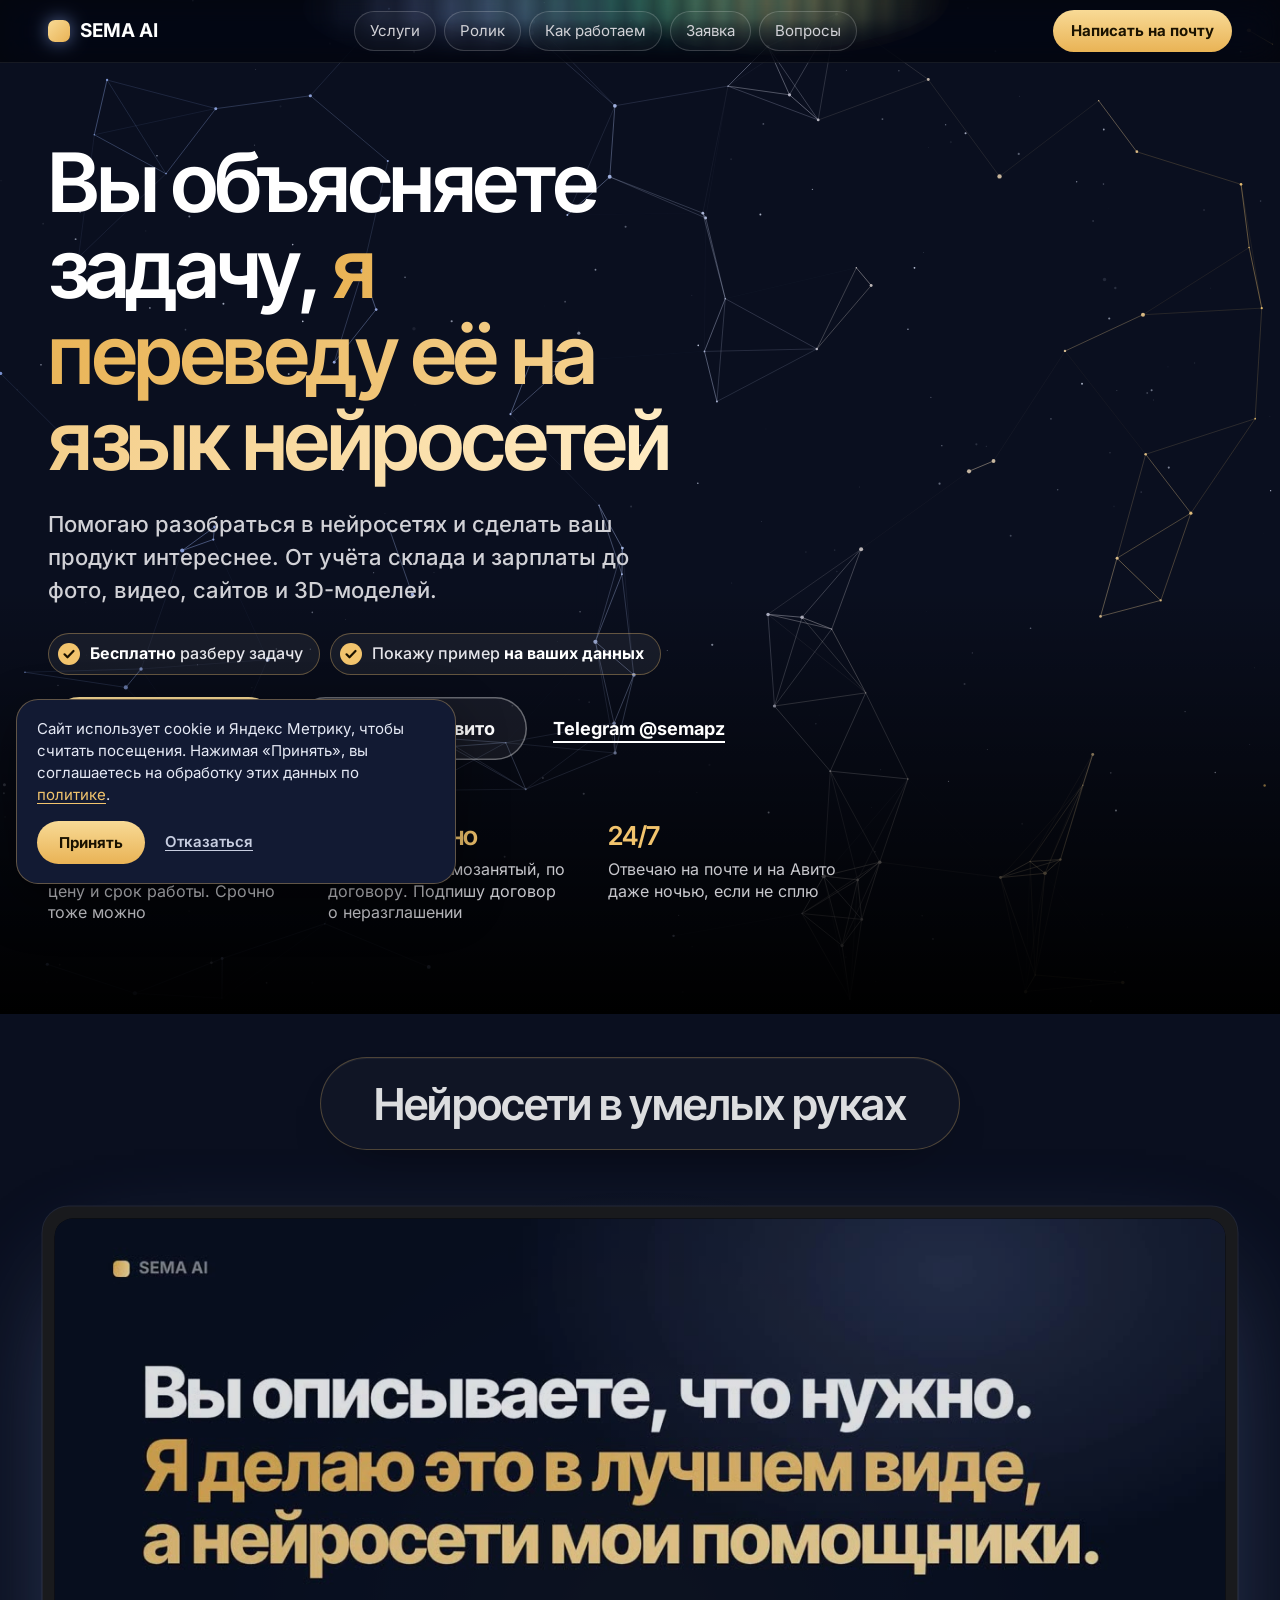
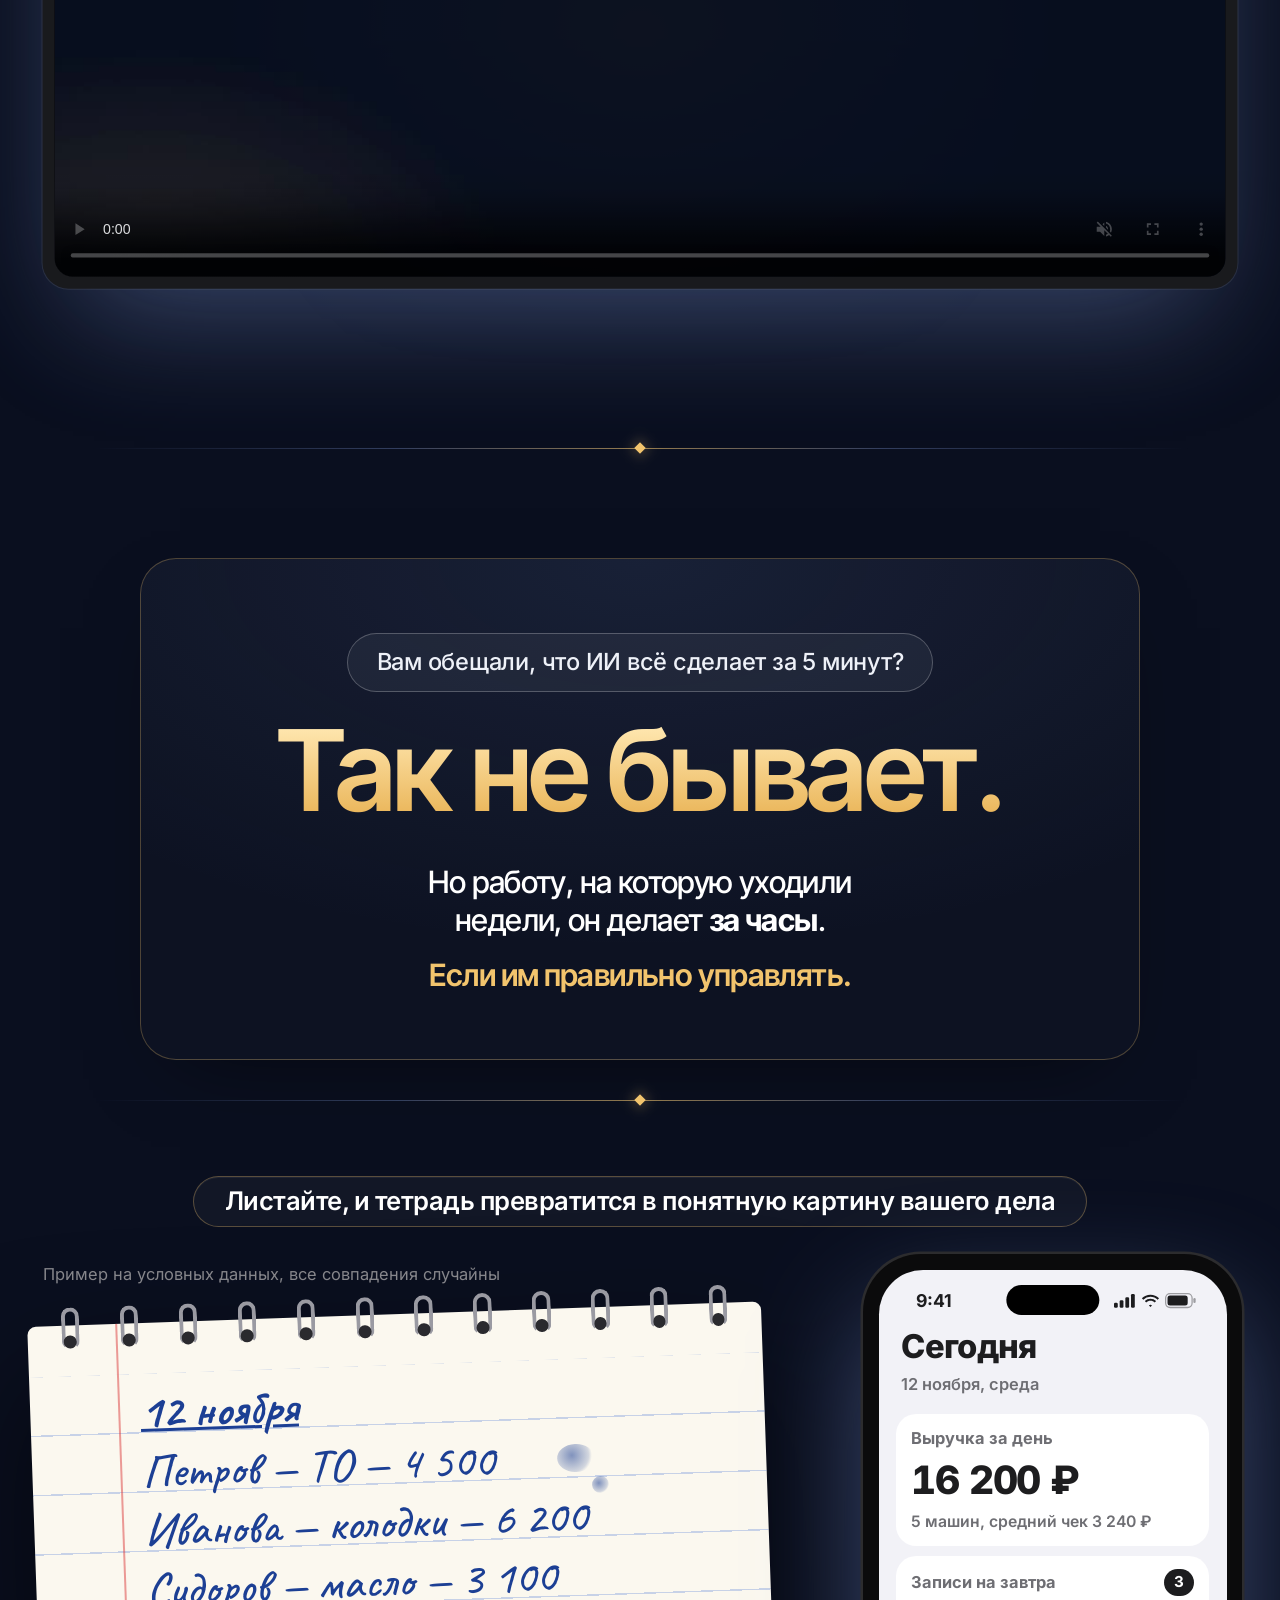
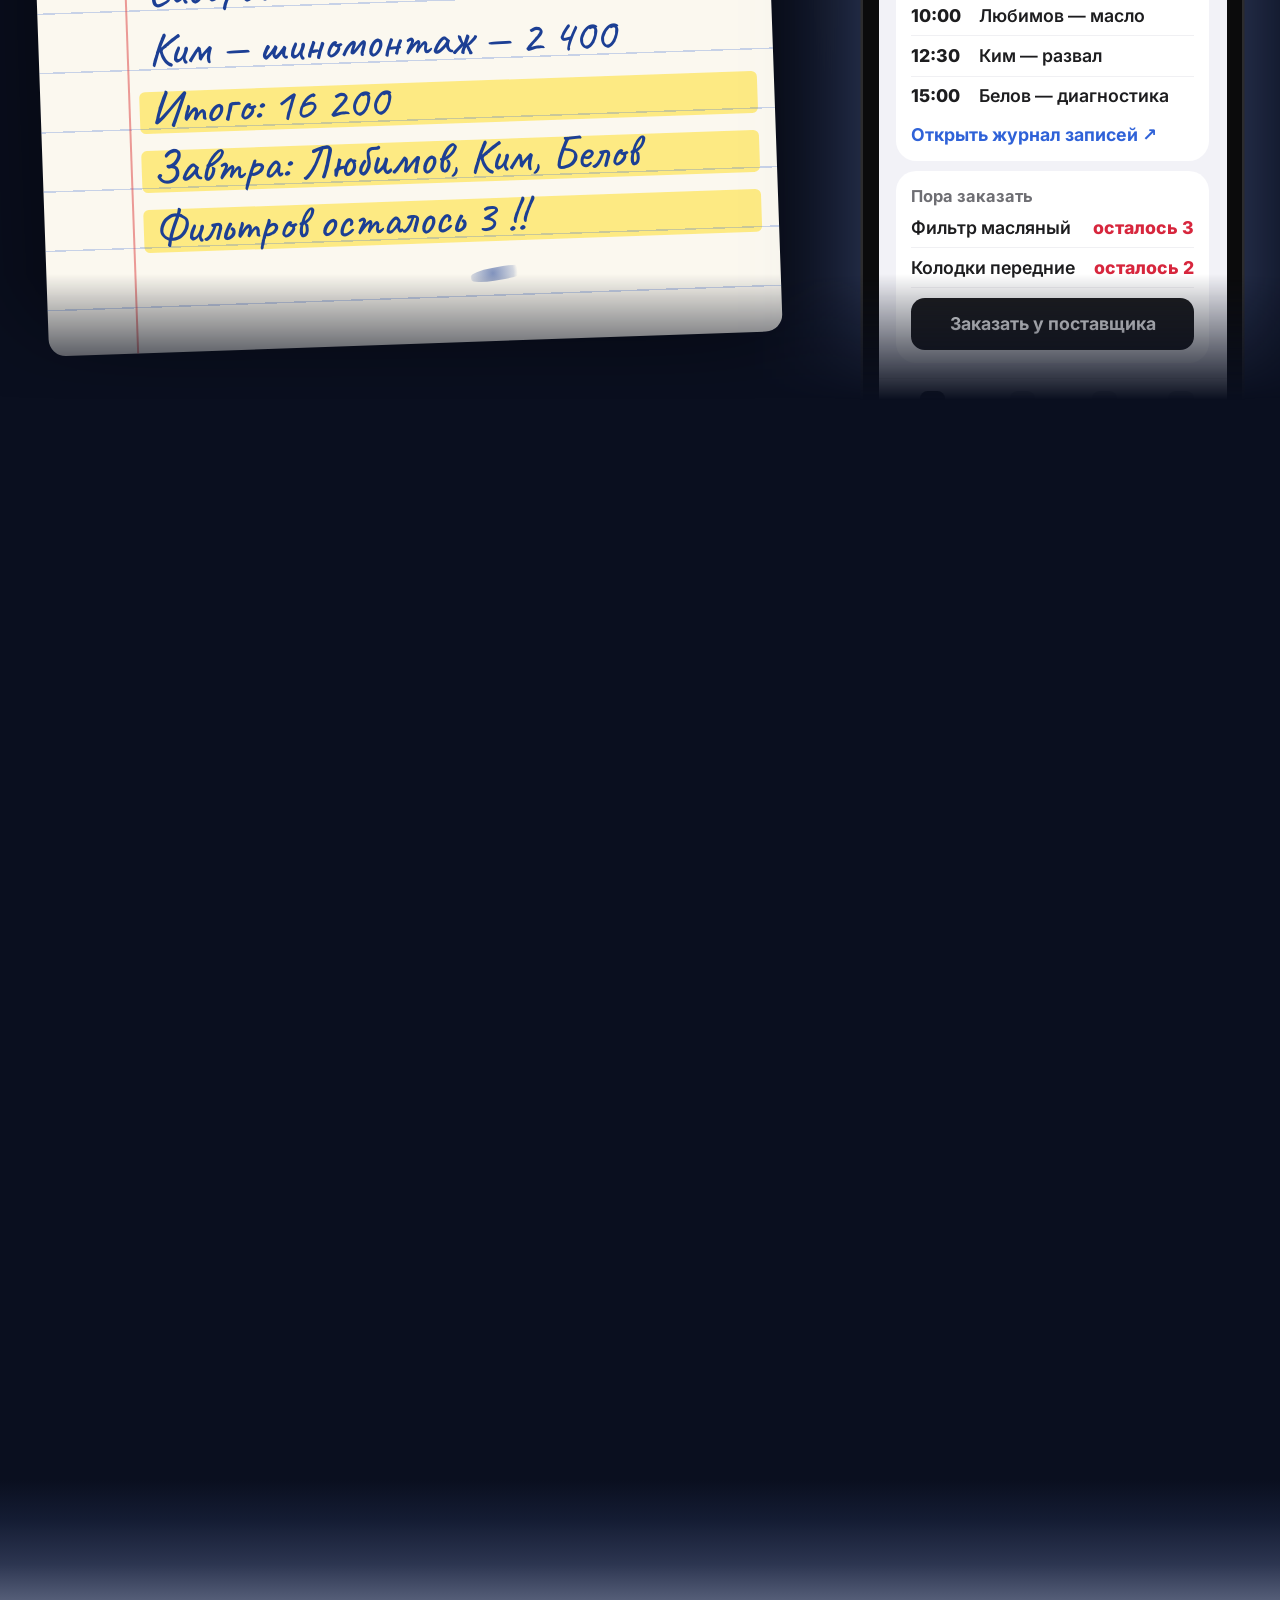
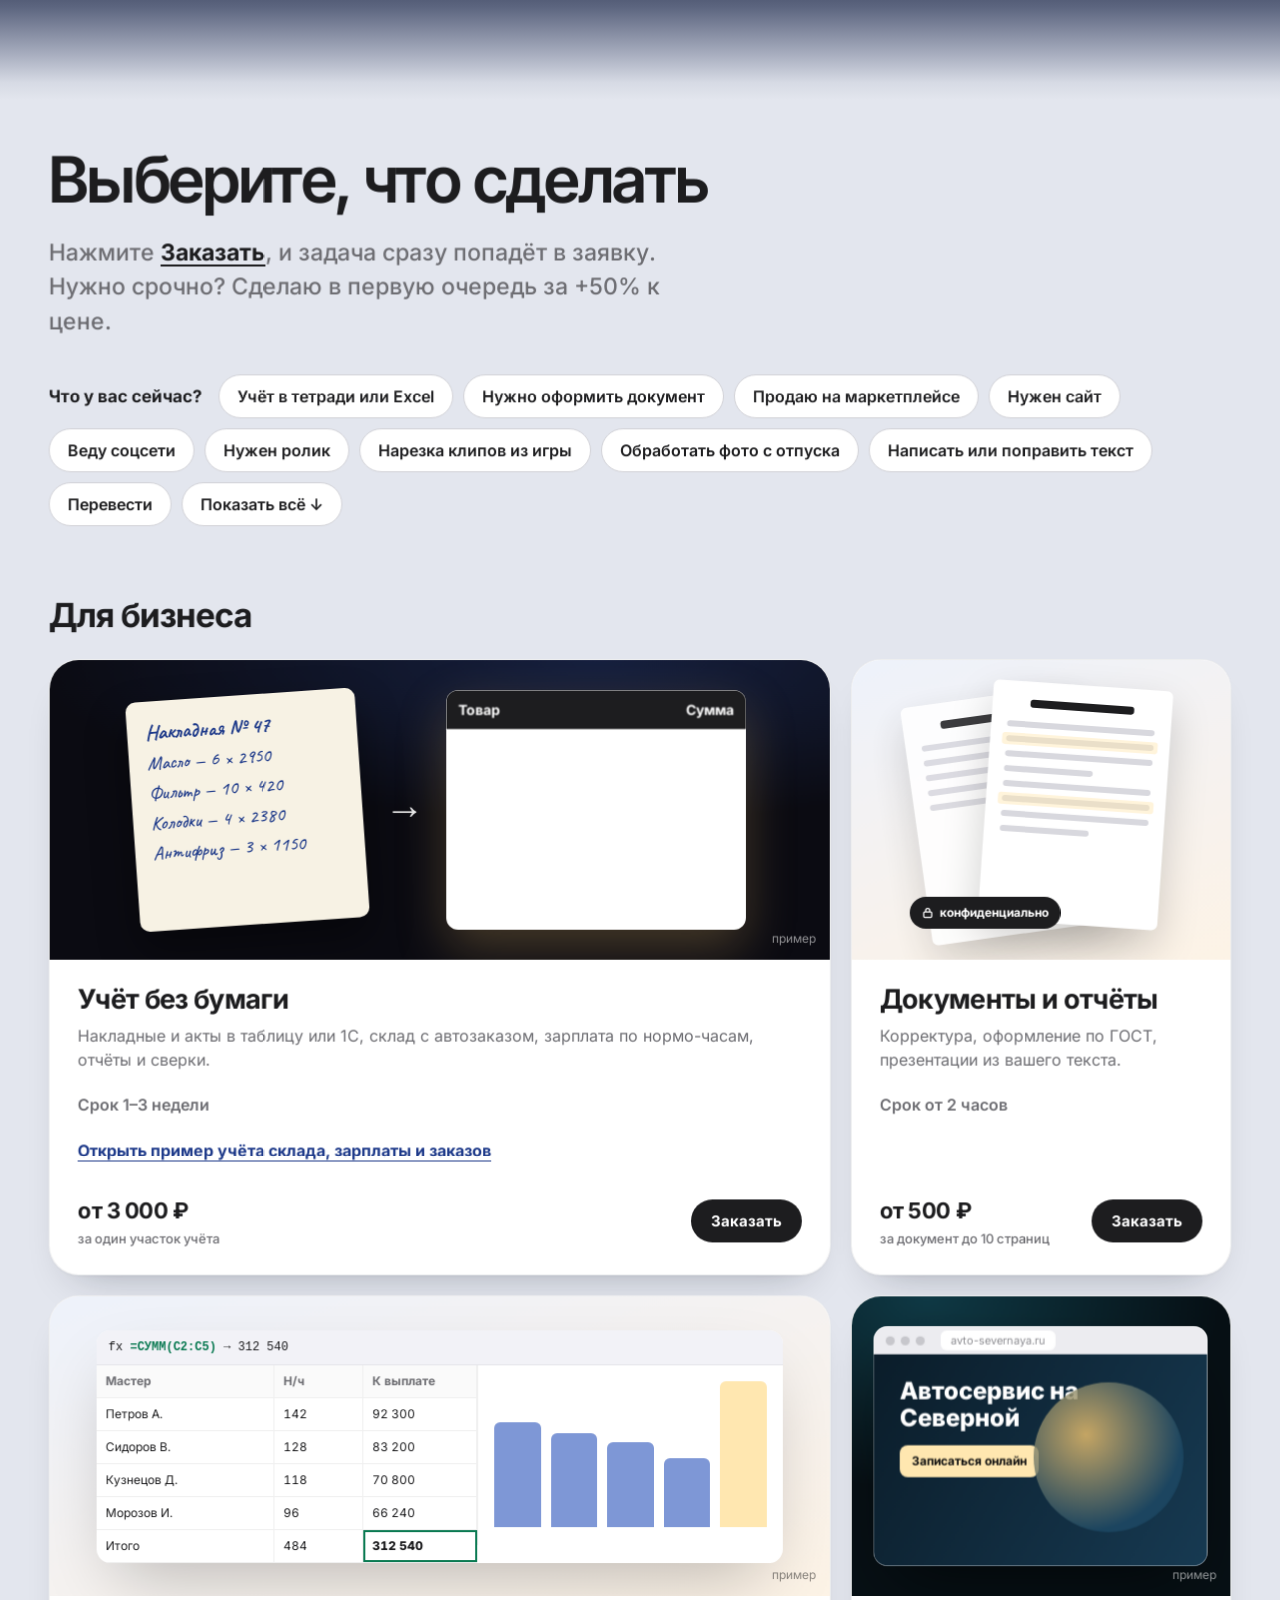
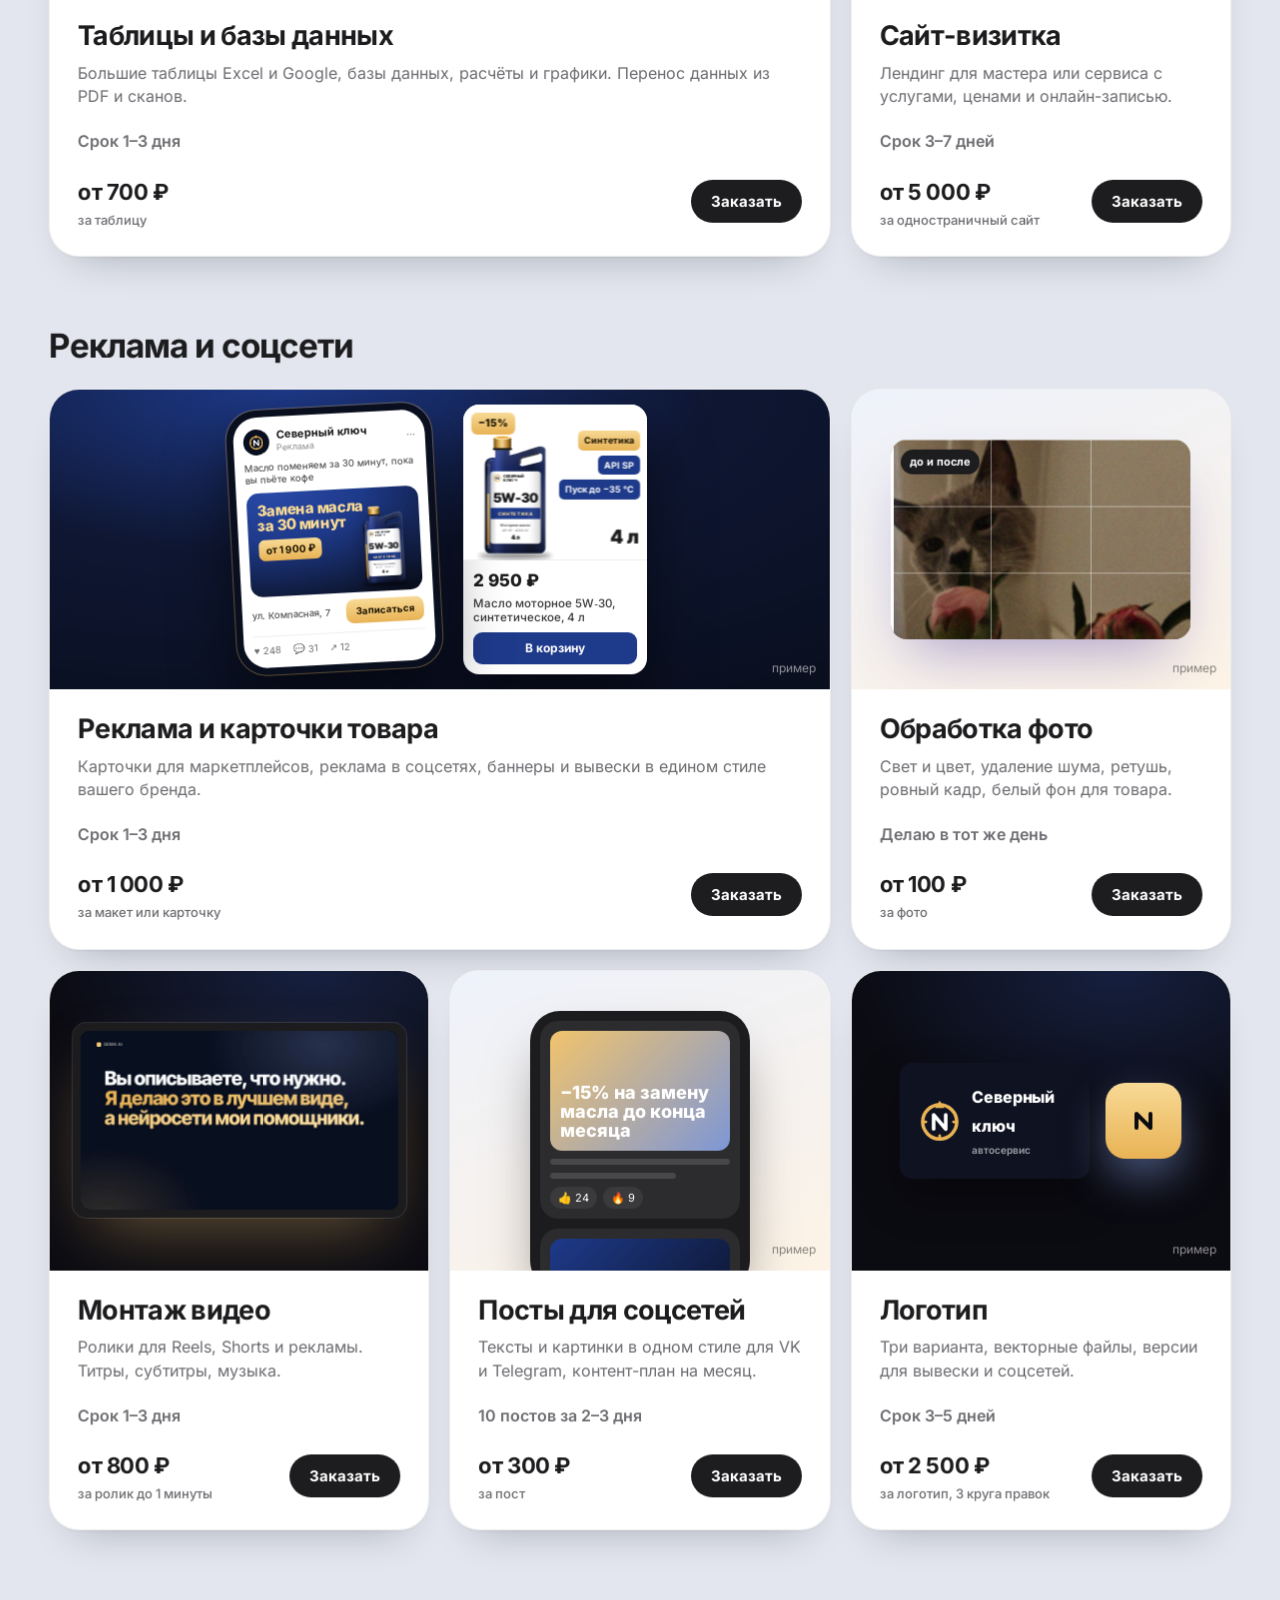
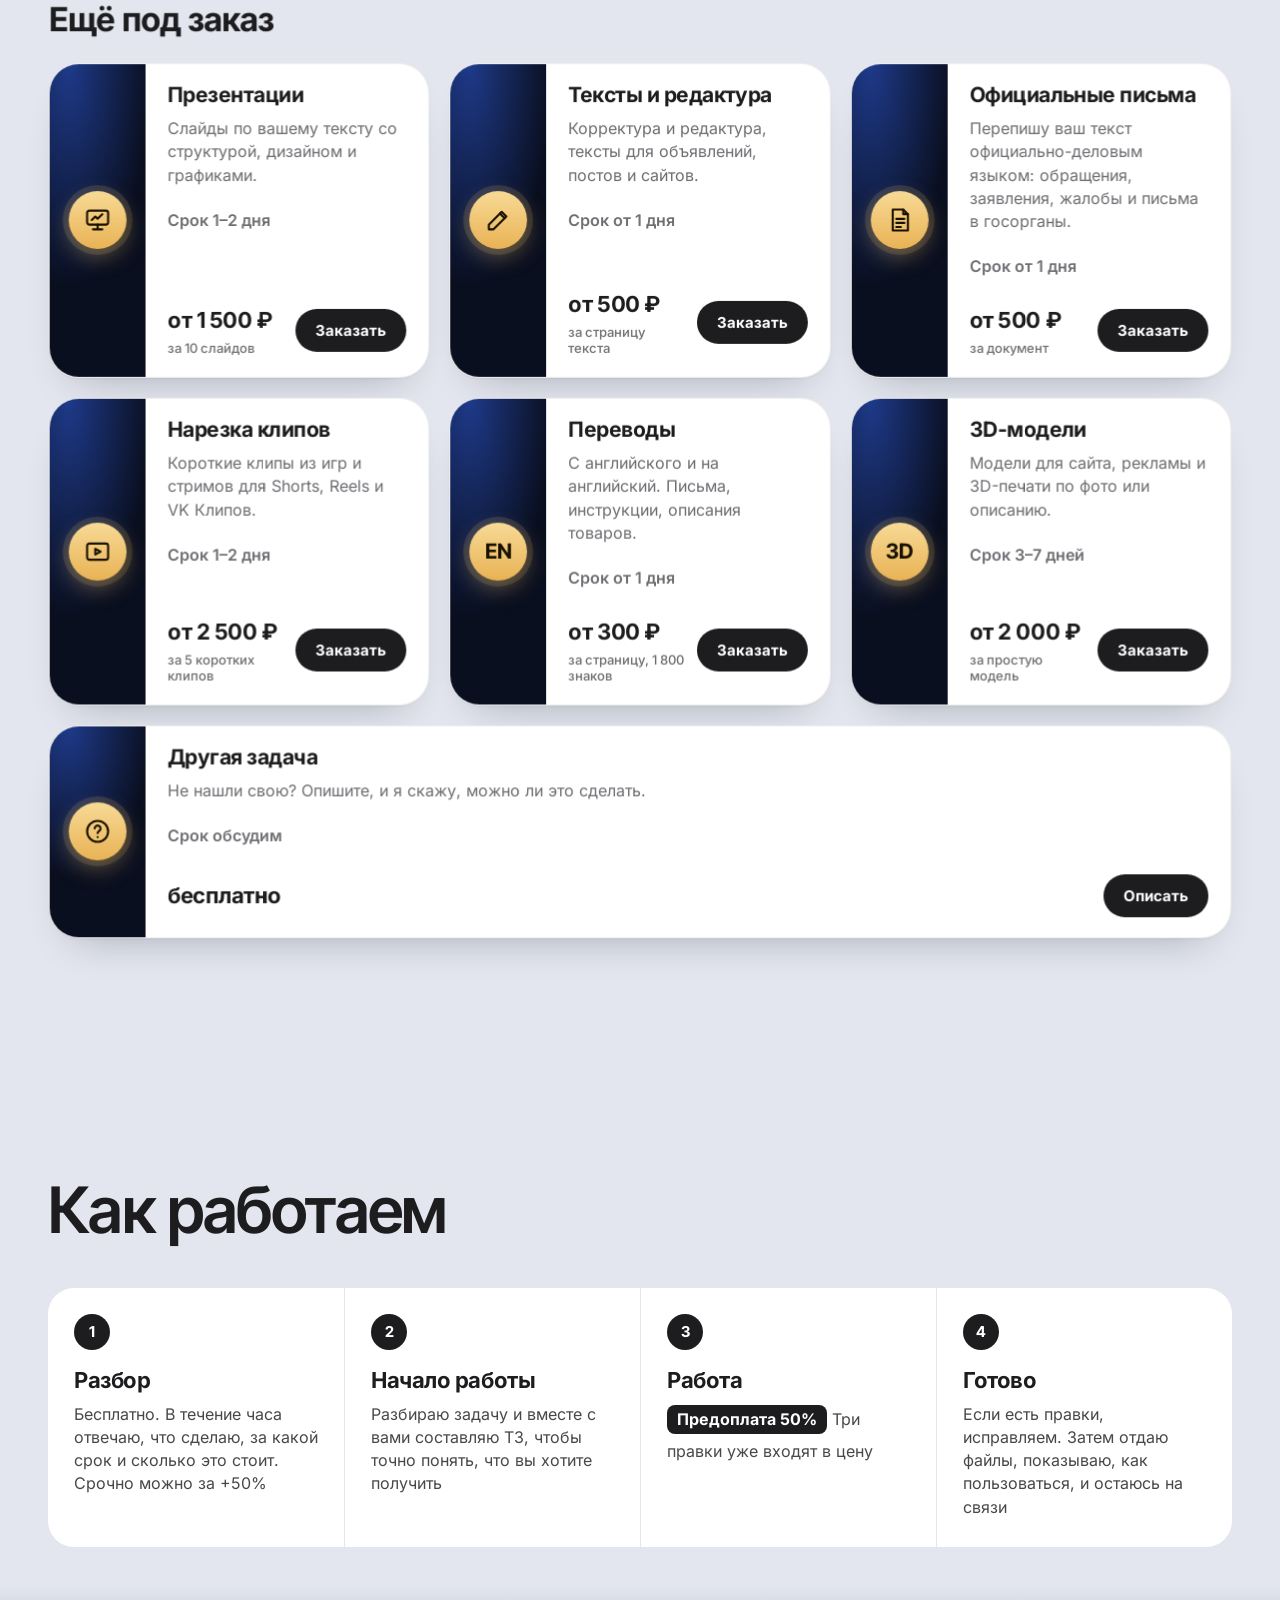
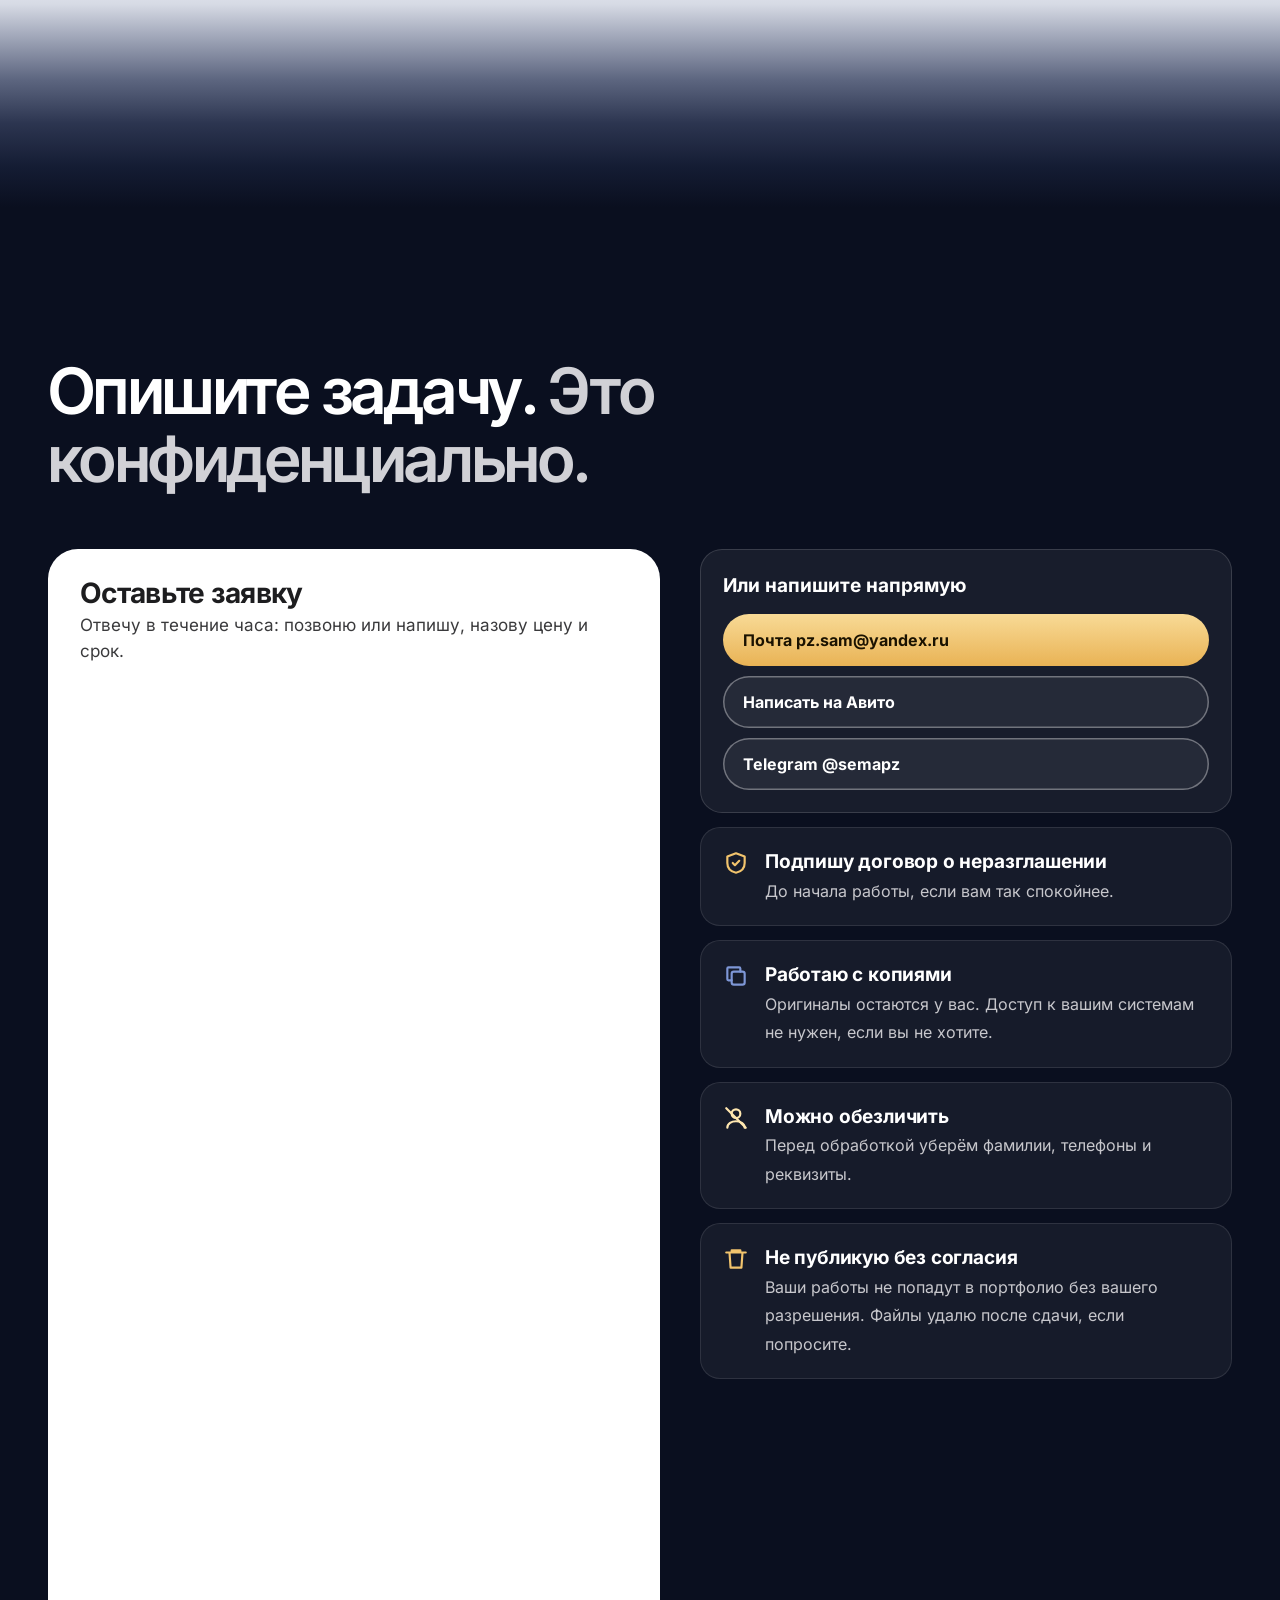
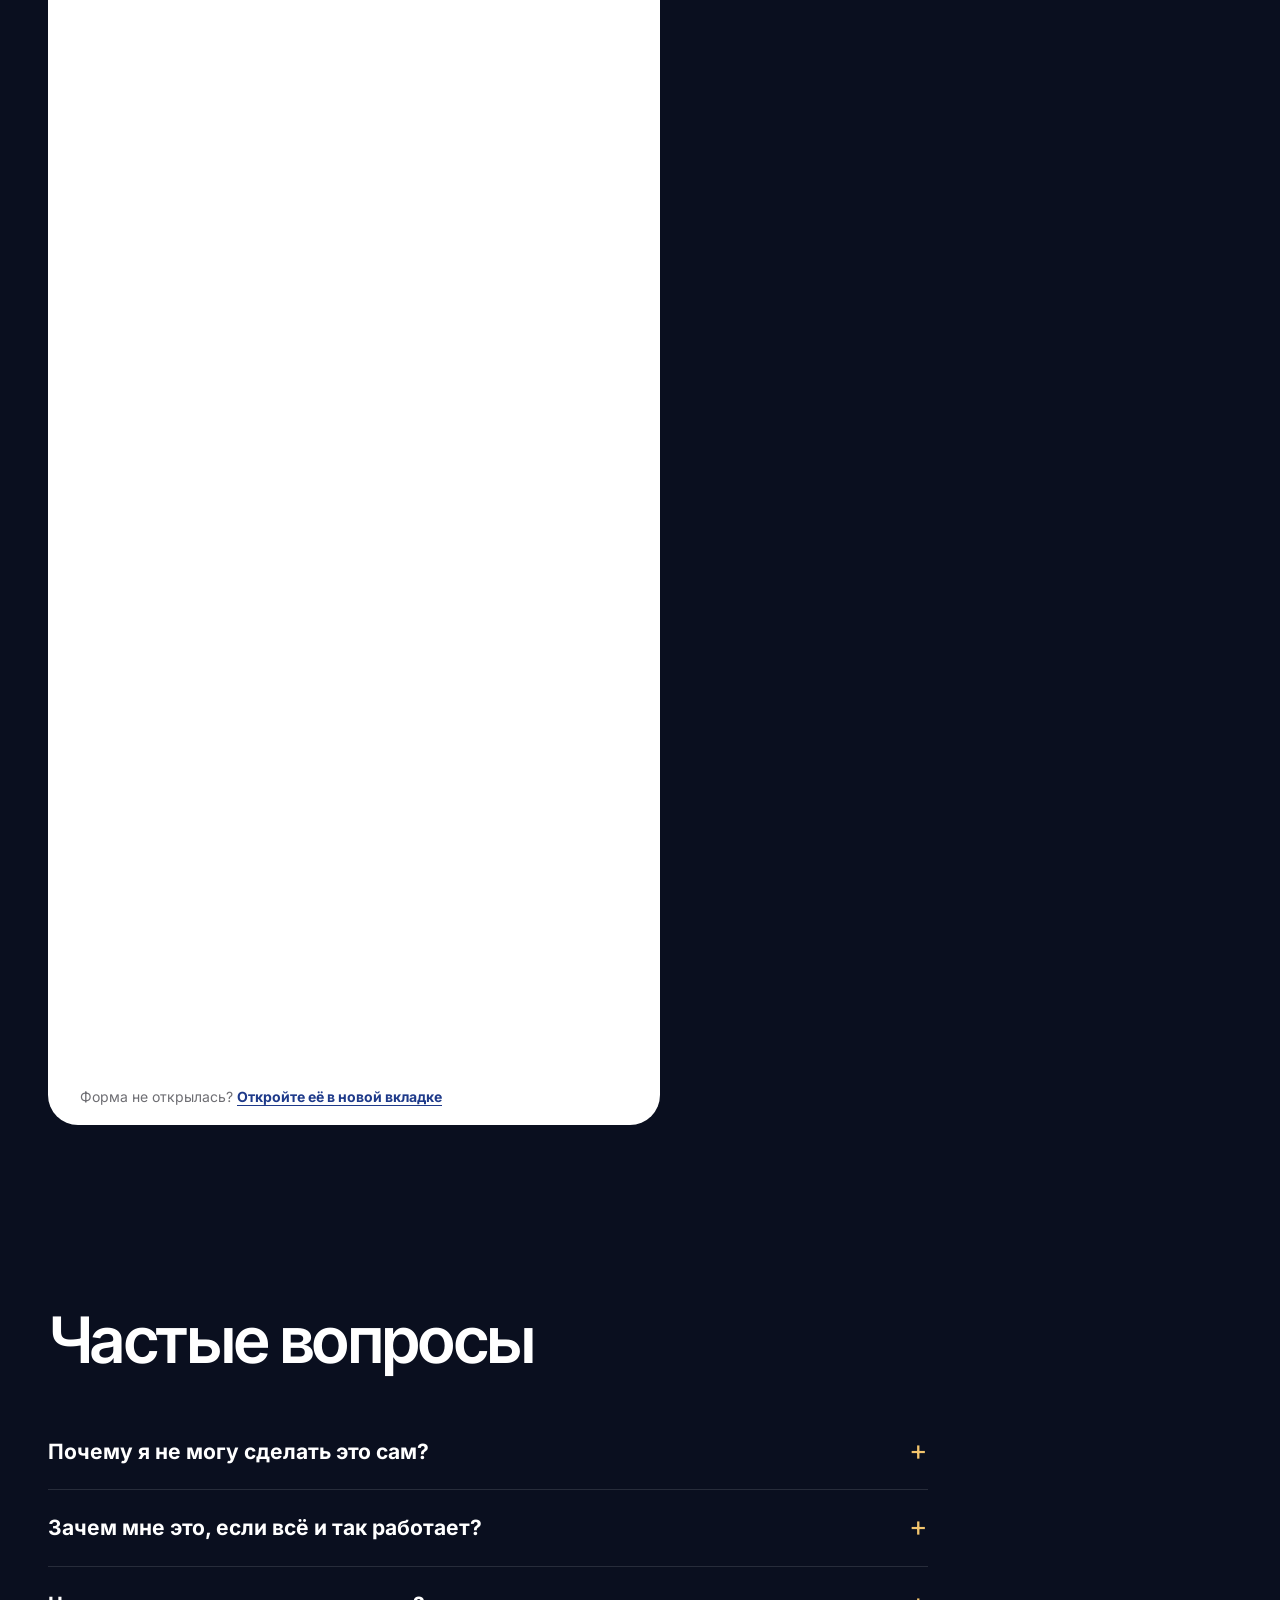
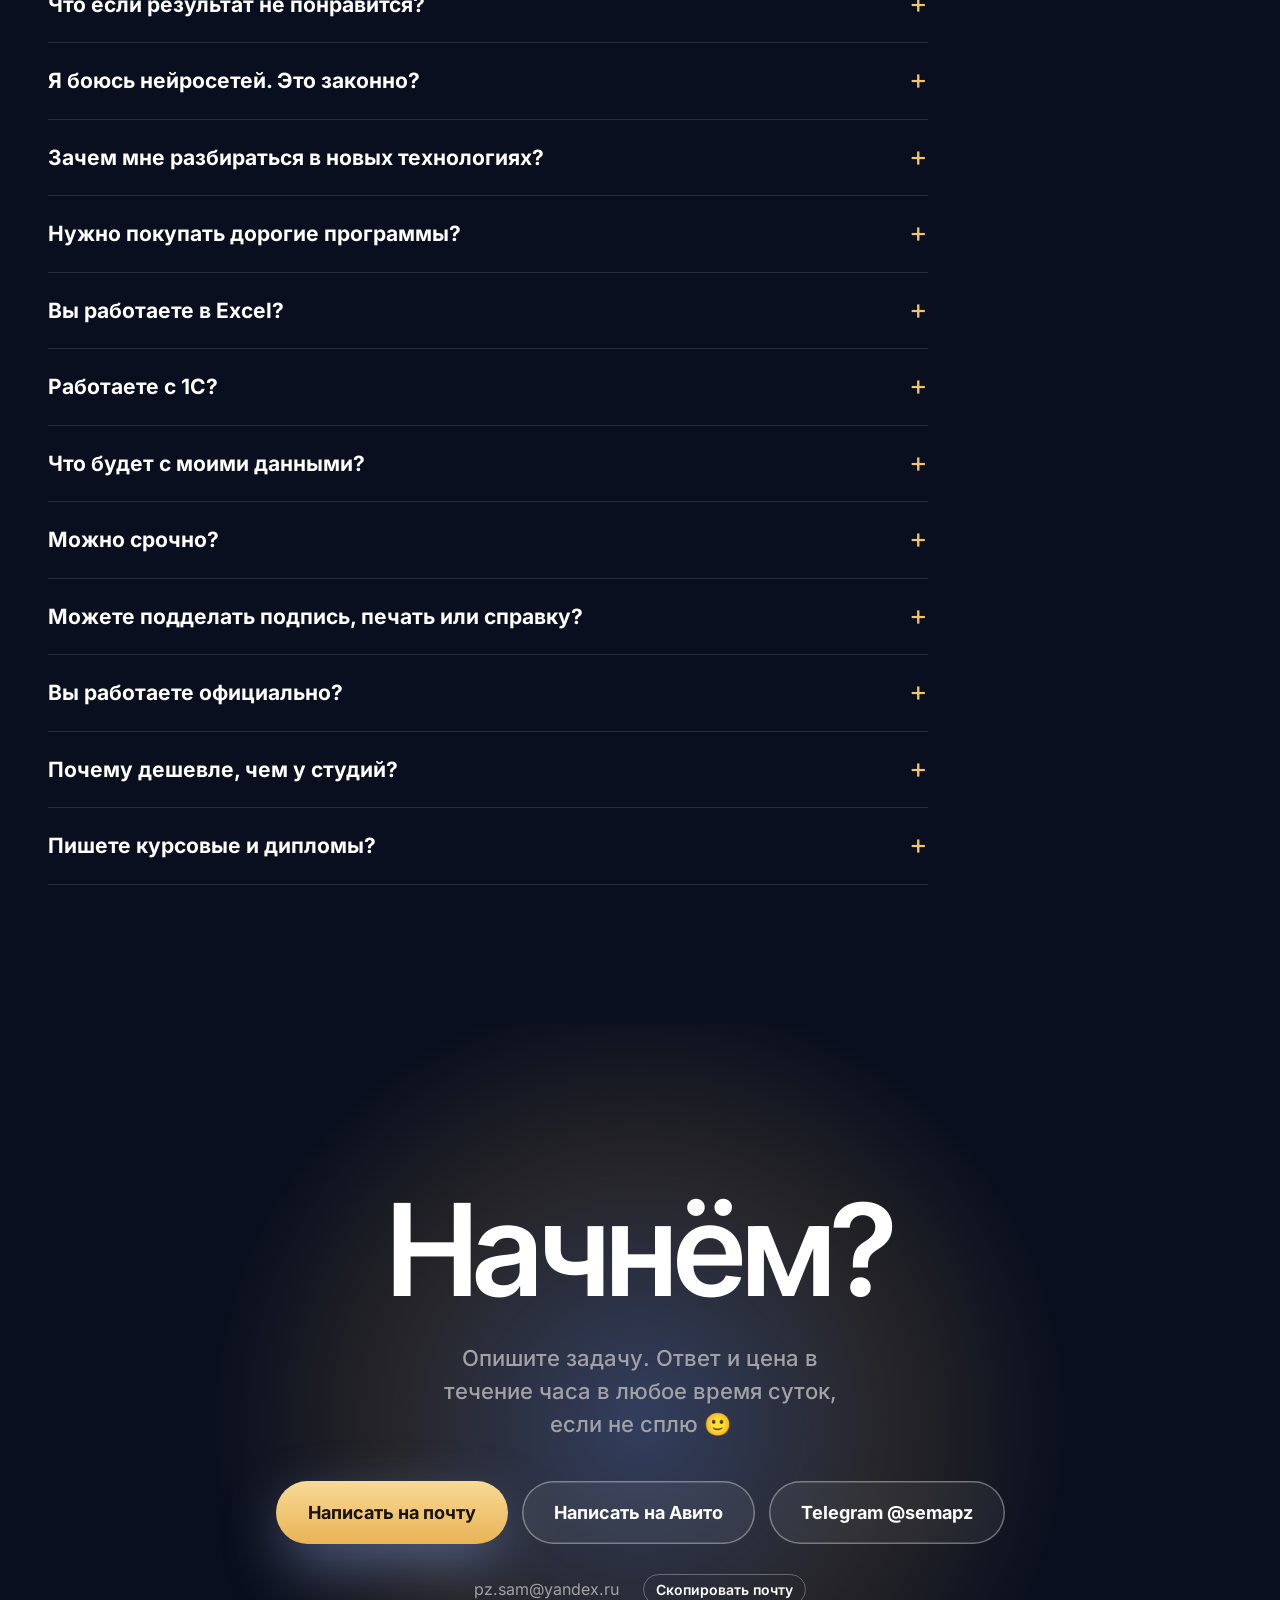
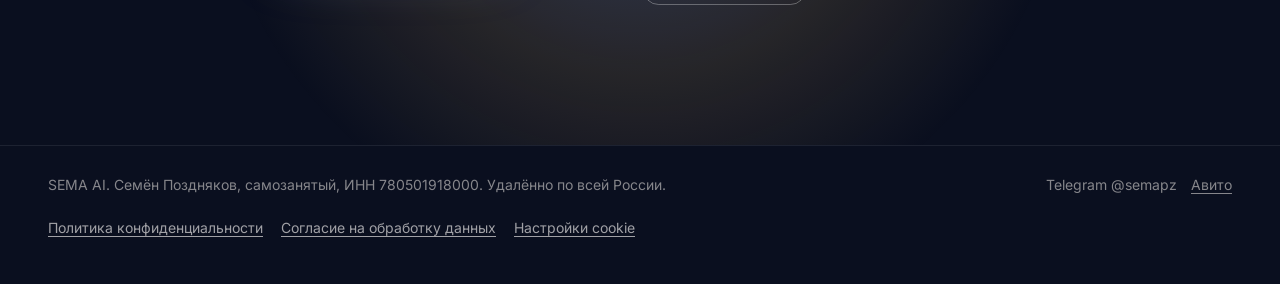
==== commit 3d0a96a0: "Северное сияние в шапке за курсором, сцена с тетрадью короче на треть, реклама в цветах сайта и без " ====
--- a/index.html
+++ b/index.html
@@ -113,7 +113,7 @@
 .statement .but b{color:#fff}
 
 /* scroll scene: notebook -> phone app */
-.scene{height:280vh;position:relative}
+.scene{height:220vh;position:relative}
 .stage{position:sticky;top:0;height:100vh;overflow:hidden;display:flex;flex-direction:column;align-items:center;padding-top:88px}
 .stage h3{font-size:clamp(20px,2.3vw,30px);font-weight:700;letter-spacing:-.02em;text-align:center;width:90vw;max-width:26ch;margin:0 auto}
 .duo{position:relative;display:flex;align-items:center;justify-content:center;gap:72px;margin-top:3vh}
@@ -211,25 +211,17 @@
 .m-photo .m-badge{z-index:3}
 
 .m-ads{display:flex;align-items:center;gap:26px}
-.m-bb{position:relative;width:340px;height:178px;border-radius:4px;background:linear-gradient(115deg,#ff5a0a,#ff7a1e 55%,#ff9b40);box-shadow:0 0 0 7px #161618,0 30px 60px rgba(0,0,0,.6);padding:14px 16px;color:#111;transform:perspective(900px) rotateY(12deg);overflow:visible}
-.m-bb .lgx{display:flex;align-items:center;gap:7px;font-weight:800;font-size:12.5px}
-.m-bb .lgx i{width:24px;height:24px;border-radius:7px;background:#111;display:grid;place-items:center}
-.m-bb b{display:block;font-size:24px;line-height:1;font-weight:900;letter-spacing:-.03em;margin-top:10px;max-width:200px}
-.m-bb .pr{display:inline-block;margin-top:9px;background:#111;color:#fff;font-weight:800;font-size:13px;padding:5px 10px;border-radius:7px}
-.m-bb .ad{position:absolute;left:0;right:0;bottom:0;height:20px;line-height:20px;padding-left:16px;background:#111;color:#fff;font-size:9.5px;font-weight:700}
-.m-bb .cn{position:absolute;right:14px;bottom:22px;filter:drop-shadow(0 10px 10px rgba(0,0,0,.35))}
-.m-bb::after{content:"";position:absolute;left:44px;bottom:-90px;width:10px;height:83px;background:#2b2b30;box-shadow:220px 0 0 #2b2b30}
 .m-mp{width:184px;background:#fff;color:#1d1d1f;border-radius:16px;overflow:hidden;box-shadow:0 30px 60px rgba(0,0,0,.5)}
 .m-mp .ph{height:156px;background:#fff;position:relative;border-bottom:1px solid #f0f0f3}
 .m-mp .ph svg{position:absolute;left:4px;top:22px}
-.m-mp .sale{position:absolute;left:8px;top:8px;background:#ff2d55;color:#fff;font-size:10.5px;font-weight:800;padding:3px 7px;border-radius:6px}
+.m-mp .sale{position:absolute;left:8px;top:8px;background:linear-gradient(180deg,#F8DA96,#E9B355);color:#1a1200;font-size:10.5px;font-weight:800;padding:3px 7px;border-radius:6px}
 .m-mp .ig{position:absolute;right:7px;top:26px;display:flex;flex-direction:column;gap:5px;align-items:flex-end}
-.m-mp .ig span{background:#17181b;color:#fff;font-size:9px;font-weight:700;padding:3px 6px;border-radius:5px;white-space:nowrap}
-.m-mp .ig span:first-child{background:#FF6A13}
+.m-mp .ig span{background:#1E3A8A;color:#fff;font-size:9px;font-weight:700;padding:3px 6px;border-radius:5px;white-space:nowrap}
+.m-mp .ig span:first-child{background:linear-gradient(180deg,#F8DA96,#E9B355);color:#1a1200}
 .m-mp .vol{position:absolute;right:9px;bottom:8px;font-size:19px;font-weight:900;letter-spacing:-.02em}
 .m-mp .p{padding:8px 10px 0;font-size:17px;font-weight:800}
 .m-mp .t{padding:2px 10px 0;font-size:11.5px;font-weight:500;line-height:1.25;color:#3a3a3c}
-.m-mp .bt{margin:7px 10px 10px;background:#17181b;color:#fff;text-align:center;border-radius:9px;padding:7px;font-weight:700;font-size:12px}
+.m-mp .bt{margin:7px 10px 10px;background:#1E3A8A;color:#fff;text-align:center;border-radius:9px;padding:7px;font-weight:700;font-size:12px}
 /* task picker (pattern: "help me choose" schemes on product sites) */
 .pick{display:flex;flex-wrap:wrap;align-items:center;gap:10px;margin-top:36px}
 .pick .q{font-weight:700;font-size:17px;margin-right:6px}
@@ -529,7 +521,7 @@
   .form{padding:24px 20px}
   .sec-title{font-size:25px}
   .statement h2{font-size:24px}
-  .scene{height:240vh}
+  .scene{height:200vh}
   .stage{padding-top:76px}
   .duo{display:block;width:340px;height:484px;margin-top:34px}
   .nb2{width:340px;height:330px}
@@ -600,21 +592,21 @@
 .buy b small{display:block;font-size:13px;font-weight:500;letter-spacing:0;color:#6e6e73;margin-top:3px;line-height:1.25}
 @media (max-width:680px){.fade{height:140px}.m-ads{zoom:.74;gap:18px}}
 @media (min-width:681px){.stage{-webkit-mask-image:linear-gradient(to bottom,#000 86%,transparent 100%);mask-image:linear-gradient(to bottom,#000 86%,transparent 100%)}}
-.m-feed{width:206px;padding:7px;border-radius:30px;background:#111317;box-shadow:0 0 0 1px rgba(255,255,255,.08),0 30px 60px rgba(0,0,0,.55);transform:rotate(-3deg)}
-.m-feed .scr{background:#fff;color:#1d1d1f;border-radius:24px;padding:12px 10px 10px;font-family:var(--font)}
-.m-feed .fh{display:flex;align-items:center;gap:7px}
-.m-feed .fh i{width:26px;height:26px;border-radius:50%;background:#111;display:grid;place-items:center;flex:none}
-.m-feed .fh b{display:block;font-size:11px;font-weight:700;line-height:1.1}
-.m-feed .fh span{display:block;font-size:9px;color:#8e8e93}
-.m-feed .fh em{margin-left:auto;font-style:normal;color:#8e8e93;font-size:12px}
-.m-feed .ft{font-size:9.5px;line-height:1.3;margin:7px 0 6px;color:#3a3a3c}
-.m-feed .fi{position:relative;height:104px;border-radius:12px;background:linear-gradient(120deg,#ff5a0a,#ff8a2e);overflow:hidden;padding:10px}
-.m-feed .fi b{display:block;color:#111;font-size:15px;line-height:1.02;font-weight:800;letter-spacing:-.02em}
-.m-feed .fi .pr{display:inline-block;margin-top:7px;background:#111;color:#fff;font-weight:700;font-size:10px;padding:3px 7px;border-radius:6px}
-.m-feed .fi .cn{position:absolute;right:6px;bottom:4px;filter:drop-shadow(0 8px 8px rgba(0,0,0,.3))}
-.m-feed .fl{display:flex;align-items:center;justify-content:space-between;margin-top:7px;font-size:9.5px;color:#3a3a3c}
-.m-feed .fl .go{background:#1E3A8A;color:#fff;font-weight:700;padding:5px 10px;border-radius:8px}
-.m-feed .fr{display:flex;gap:12px;margin-top:8px;padding-top:7px;border-top:1px solid #efeff2;font-size:9.5px;color:#6e6e73}
+.m-adph{width:206px;padding:7px;border-radius:30px;background:#0A0F1F;box-shadow:0 0 0 1px rgba(242,196,109,.35),0 30px 60px rgba(0,0,0,.55);transform:rotate(-3deg)}
+.m-adph .scr{background:#fff;color:#1d1d1f;border-radius:24px;padding:12px 10px 10px;font-family:var(--font)}
+.m-adph .fh{display:flex;align-items:center;gap:7px}
+.m-adph .fh i{width:26px;height:26px;border-radius:50%;background:#0A0F1F;display:grid;place-items:center;flex:none}
+.m-adph .fh b{display:block;font-size:11px;font-weight:700;line-height:1.1}
+.m-adph .fh span{display:block;font-size:9px;color:#8e8e93}
+.m-adph .fh em{margin-left:auto;font-style:normal;color:#8e8e93;font-size:12px}
+.m-adph .ft{font-size:9.5px;line-height:1.3;margin:7px 0 6px;color:#3a3a3c}
+.m-adph .fi{position:relative;height:104px;border-radius:12px;background:radial-gradient(130% 120% at 15% 0%,#2a4aa8 0%,#1E3A8A 40%,#0A0F1F 100%);overflow:hidden;padding:10px}
+.m-adph .fi b{display:block;color:#F8DA96;font-size:15px;line-height:1.02;font-weight:800;letter-spacing:-.02em}
+.m-adph .fi .pr{display:inline-block;margin-top:7px;background:linear-gradient(180deg,#F8DA96,#E9B355);color:#1a1200;font-weight:700;font-size:10px;padding:3px 7px;border-radius:6px}
+.m-adph .fi .cn{position:absolute;right:6px;bottom:4px;filter:drop-shadow(0 8px 8px rgba(0,0,0,.3))}
+.m-adph .fl{display:flex;align-items:center;justify-content:space-between;margin-top:7px;font-size:9.5px;color:#3a3a3c}
+.m-adph .fl .go{background:linear-gradient(180deg,#F8DA96,#E9B355);color:#1a1200;font-weight:700;padding:5px 10px;border-radius:8px}
+.m-adph .fr{display:flex;gap:12px;margin-top:8px;padding-top:7px;border-top:1px solid #efeff2;font-size:9.5px;color:#6e6e73}
 
 /* v13: выбор почты вместо голой ссылки mailto */
 .mailpick{width:min(440px,calc(100vw - 32px));border:1px solid rgba(242,196,109,.4);border-radius:26px;padding:28px 24px 24px;background:#121a33;color:#eef1f8;box-shadow:0 30px 80px rgba(0,0,0,.6)}
@@ -642,6 +634,13 @@
 .mini .prod.wide{grid-column:1/-1}
 @media (min-width:1061px){.order-grid .side{position:sticky;top:92px}}
 @media (max-width:640px){.form.yaf{padding:22px 6px 14px}.form.yaf h3,.form.yaf .hint{padding:0 14px}}
+/* v15: северное сияние в шапке за курсором */
+.aurora{position:absolute;inset:0;overflow:hidden;pointer-events:none;z-index:0;opacity:.6;-webkit-mask-image:linear-gradient(to bottom,#000 30%,transparent 100%);mask-image:linear-gradient(to bottom,#000 30%,transparent 100%)}
+.nav .wrap{position:relative;z-index:1}
+.aurora i{position:absolute;left:0;top:-58px;width:560px;height:116px;margin-left:-280px;border-radius:50%;filter:blur(20px);mix-blend-mode:screen;will-change:transform;-webkit-mask-image:repeating-linear-gradient(90deg,#000 0,rgba(0,0,0,.72) var(--rp),#000 calc(var(--rp)*2));mask-image:repeating-linear-gradient(90deg,#000 0,rgba(0,0,0,.72) var(--rp),#000 calc(var(--rp)*2));--rp:15px}
+.aurora i:nth-child(1){background:radial-gradient(closest-side,rgba(80,226,176,.85),rgba(80,226,176,0))}
+.aurora i:nth-child(2){--rp:21px;width:420px;margin-left:-210px;top:-50px;background:radial-gradient(closest-side,rgba(126,151,214,.9),rgba(126,151,214,0))}
+.aurora i:nth-child(3){--rp:11px;width:300px;margin-left:-150px;top:-60px;background:radial-gradient(closest-side,rgba(242,196,109,.75),rgba(242,196,109,0))}
 </style>
 </head>
 <body>
@@ -649,18 +648,18 @@
 <svg width="0" height="0" style="position:absolute" aria-hidden="true"><defs>
   <linearGradient id="glx" x1="0" x2="1"><stop offset="0" stop-color="#F2C46D"/><stop offset=".5" stop-color="#7E97D6"/><stop offset="1" stop-color="#FFE7B0"/></linearGradient>
   <symbol id="lgo" viewBox="0 0 40 40"><circle cx="20" cy="20" r="17" fill="none" stroke="url(#glx)" stroke-width="3.5"/><path d="M13 27V13l14 14V13" fill="none" stroke="#fff" stroke-width="3.5" stroke-linecap="round" stroke-linejoin="round"/></symbol>
-  <linearGradient id="cbf" x1="0" x2="1"><stop offset="0" stop-color="#08080a"/><stop offset=".07" stop-color="#26272c"/><stop offset=".2" stop-color="#4d4f56"/><stop offset=".33" stop-color="#2b2c31"/><stop offset=".78" stop-color="#1a1b1f"/><stop offset="1" stop-color="#2a2b30"/></linearGradient>
+  <linearGradient id="cbf" x1="0" x2="1"><stop offset="0" stop-color="#050916"/><stop offset=".07" stop-color="#17255a"/><stop offset=".2" stop-color="#34489a"/><stop offset=".33" stop-color="#1b2a66"/><stop offset=".78" stop-color="#0f1838"/><stop offset="1" stop-color="#1c2a5e"/></linearGradient>
   <linearGradient id="cbs" x1="0" x2="1" y1="0" y2=".2"><stop offset="0" stop-color="#16171a"/><stop offset=".5" stop-color="#0e0f11"/><stop offset="1" stop-color="#060607"/></linearGradient>
   <linearGradient id="cbv" x1="0" y1="0" x2="0" y2="1"><stop offset="0" stop-color="#fff" stop-opacity=".12"/><stop offset=".22" stop-color="#fff" stop-opacity="0"/><stop offset="1" stop-color="#000" stop-opacity=".4"/></linearGradient>
   <linearGradient id="labsh" x1="0" x2="1"><stop offset="0" stop-color="#000" stop-opacity=".22"/><stop offset=".12" stop-color="#000" stop-opacity="0"/><stop offset=".7" stop-color="#fff" stop-opacity="0"/><stop offset="1" stop-color="#000" stop-opacity=".18"/></linearGradient>
-  <linearGradient id="capg" x1="0" x2="1"><stop offset="0" stop-color="#9c3a04"/><stop offset=".28" stop-color="#ff7a14"/><stop offset=".48" stop-color="#ffb070"/><stop offset=".72" stop-color="#ff6a0a"/><stop offset="1" stop-color="#7a2c03"/></linearGradient>
+  <linearGradient id="capg" x1="0" x2="1"><stop offset="0" stop-color="#7a5110"/><stop offset=".28" stop-color="#E9B355"/><stop offset=".48" stop-color="#FBE3A8"/><stop offset=".72" stop-color="#D9A040"/><stop offset="1" stop-color="#5e3e0c"/></linearGradient>
   <linearGradient id="oil" x1="0" y1="0" x2="0" y2="1"><stop offset="0" stop-color="#ffcf5a" stop-opacity=".8"/><stop offset="1" stop-color="#c47a12" stop-opacity=".9"/></linearGradient>
   <filter id="soft" x="-50%" y="-50%" width="200%" height="200%"><feGaussianBlur stdDeviation="1.6"/></filter>
   <filter id="shd" x="-50%" y="-200%" width="200%" height="500%"><feGaussianBlur stdDeviation="5"/></filter>
   <symbol id="nk" viewBox="0 0 40 40">
-    <circle cx="20" cy="21" r="15.5" fill="none" stroke="#FF6A13" stroke-width="3.2"/>
-    <path d="M20 1.5l4.2 7h-8.4z" fill="#FF6A13"/>
-    <path d="M35.5 21h-3M20 36.5v-3M4.5 21h3" stroke="#FF6A13" stroke-width="2.4" stroke-linecap="round"/>
+    <circle cx="20" cy="21" r="15.5" fill="none" stroke="#E9B355" stroke-width="3.2"/>
+    <path d="M20 1.5l4.2 7h-8.4z" fill="#E9B355"/>
+    <path d="M35.5 21h-3M20 36.5v-3M4.5 21h3" stroke="#E9B355" stroke-width="2.4" stroke-linecap="round"/>
     <path d="M14.5 27.5v-13l11 13v-13" fill="none" stroke="currentColor" stroke-width="3.3" stroke-linecap="round" stroke-linejoin="round"/>
   </symbol>
   <symbol id="can" viewBox="0 0 240 336">
@@ -676,8 +675,8 @@
     <path d="M30 100 C30 90 34 85 42 84" fill="none" stroke="#fff" stroke-opacity=".25" stroke-width="2" filter="url(#soft)"/>
     <!-- cap on a short neck at the front -->
     <rect x="46" y="27" width="44" height="31" rx="4" fill="url(#capg)"/>
-    <ellipse cx="68" cy="27.5" rx="22" ry="5" fill="#ffb070"/>
-    <ellipse cx="68" cy="27.5" rx="15" ry="3" fill="#ff8a2a"/>
+    <ellipse cx="68" cy="27.5" rx="22" ry="5" fill="#FBE3A8"/>
+    <ellipse cx="68" cy="27.5" rx="15" ry="3" fill="#E9B355"/>
     <g stroke="#000" stroke-opacity=".22" stroke-width="1.3"><path d="M52 32v24M57.5 33v24M63 33v24M68.5 33v24M74 33v24M79.5 33v24M85 32v24"/></g>
     <rect x="44" y="54" width="48" height="5" rx="2" fill="#111214"/>
     <!-- label -->
@@ -686,8 +685,8 @@
     <text x="70" y="127" font-family="Inter Tight,Inter,Arial,sans-serif" font-size="9.6" font-weight="800" fill="#17181b" letter-spacing=".4">СЕВЕРНЫЙ</text>
     <text x="70" y="138" font-family="Inter Tight,Inter,Arial,sans-serif" font-size="9.6" font-weight="800" fill="#17181b" letter-spacing=".4">КЛЮЧ</text>
     <text x="101" y="190" text-anchor="middle" font-family="Inter Tight,Inter,Arial,sans-serif" font-size="33" font-weight="900" fill="#17181b" letter-spacing="-1">5W-30</text>
-    <rect x="38" y="204" width="126" height="28" fill="#FF6A13"/>
-    <text x="101" y="223" text-anchor="middle" font-family="Inter Tight,Inter,Arial,sans-serif" font-size="11.5" font-weight="800" fill="#fff" letter-spacing="2.2">СИНТЕТИКА</text>
+    <rect x="38" y="204" width="126" height="28" fill="#1E3A8A"/>
+    <text x="101" y="223" text-anchor="middle" font-family="Inter Tight,Inter,Arial,sans-serif" font-size="11.5" font-weight="800" fill="#F8DA96" letter-spacing="2.2">СИНТЕТИКА</text>
     <text x="101" y="252" text-anchor="middle" font-family="Inter,Arial,sans-serif" font-size="9.6" font-weight="600" fill="#5a5a60">Моторное масло</text>
     <text x="101" y="264" text-anchor="middle" font-family="Inter,Arial,sans-serif" font-size="8" font-weight="600" fill="#8e8e93">API SP · ACEA C3</text>
     <text x="101" y="283" text-anchor="middle" font-family="Inter Tight,Inter,Arial,sans-serif" font-size="15" font-weight="900" fill="#17181b">4 л</text>
@@ -701,6 +700,7 @@
 </defs></svg>
 
 <header class="nav">
+  <div class="aurora" aria-hidden="true"><i></i><i></i><i></i></div>
   <div class="wrap">
     <a class="brand" href="#top"><i aria-hidden="true"></i>SEMA AI</a>
     <nav class="links" aria-label="Разделы">
@@ -898,7 +898,7 @@
         <article data-k="mp" class="prod w2 rv">
           <div class="vis dk" style="background:radial-gradient(120% 120% at 30% 0%,#1E3A8A 0%,#0f1733 45%,#0A0F1F 100%)">
             <div class="m-ads" aria-hidden="true">
-              <div class="m-feed"><div class="scr">
+              <div class="m-adph"><div class="scr">
                 <div class="fh"><i><svg width="16" height="16" viewBox="0 0 40 40" color="#fff"><use href="#nk"/></svg></i><div><b>Северный ключ</b><span>Реклама</span></div><em>···</em></div>
                 <div class="ft">Масло поменяем за 30 минут, пока вы пьёте кофе</div>
                 <div class="fi"><div class="txt"><b>Замена масла<br>за 30 минут</b><span class="pr">от 1 900 ₽</span></div><svg class="cn" width="62" height="87" viewBox="0 0 240 336"><use href="#can"/></svg></div>
@@ -1246,21 +1246,39 @@
   var sc=document.getElementById('scene'),duo=document.getElementById('duo'),ph=document.getElementById('ph2'),
       st=sc.querySelector('.stage'),hd=st.querySelector('h3'),
       rev=document.getElementById('acRev'),mobile=matchMedia('(max-width:680px)');
-  var feed=[['mk1','ac1',.30],['mk2','ac2',.44],['mk3','ac3',.58]];
+  var feed=[['mk1','ac1',.20],['mk2','ac2',.42],['mk3','ac3',.64]];
   function fit(){duo.style.zoom=1;var r=duo.getBoundingClientRect(),cap=0;
     var room=innerHeight-st.offsetTop-parseFloat(getComputedStyle(st).paddingTop)-hd.offsetHeight-cap-innerHeight*(mobile.matches?.05:.035)-(mobile.matches?34:6);
     var k=Math.min(mobile.matches?1:1.6,room/(r.height*(mobile.matches?1:.89)),(innerWidth*.94)/r.width);duo.style.zoom=Math.max(.45,k).toFixed(3);}
   function e(x){x=Math.min(1,Math.max(0,x));return x*x*(3-2*x);}
   var tMax=0;
   function u(){var r=sc.getBoundingClientRect(),tot=r.height-innerHeight,t=reduce?1:Math.min(1,Math.max(0,-r.top/tot));tMax=Math.max(tMax,t);t=tMax;
-    var a=e((t-.1)/.16);ph.style.setProperty('--po',a.toFixed(3));ph.style.setProperty('--py',((1-a)*60).toFixed(1)+'px');
-    feed.forEach(function(f){var k=e((t-f[2])/.08),q=e((t-f[2]-.05)/.08);
+    var a=e(t/.16);ph.style.setProperty('--po',a.toFixed(3));ph.style.setProperty('--py',((1-a)*60).toFixed(1)+'px');
+    feed.forEach(function(f){var k=e((t-f[2])/.1),q=e((t-f[2]-.05)/.1);
       document.querySelector('#'+f[0]+' .mk').style.setProperty('--k',k.toFixed(3));
-      var c=document.getElementById(f[1]);c.style.setProperty('--on',q.toFixed(3));c.style.setProperty('--ring',(q>0&&t<f[2]+.2?1:0));});
-    rev.textContent=Math.round(16200*e((t-.33)/.1)).toLocaleString('ru-RU').replace(/\s/g,' ')+' ₽';
+      var c=document.getElementById(f[1]);c.style.setProperty('--on',q.toFixed(3));c.style.setProperty('--ring',(q>0&&t<f[2]+.18?1:0));});
+    rev.textContent=Math.round(16200*e((t-.25)/.12)).toLocaleString('ru-RU').replace(/\s/g,' ')+' ₽';
   }
   addEventListener('scroll',u,{passive:true});addEventListener('resize',function(){fit();u();});
   if(document.fonts&&document.fonts.ready)document.fonts.ready.then(fit);fit();u();
+})();
+
+/* aurora in the top bar: follows the cursor, drifts with scroll on touch screens */
+(function(){
+  var au=document.querySelector('.aurora');if(!au)return;
+  var bl=[].slice.call(au.children),sp=[.085,.05,.032],off=[0,-120,140],w=innerWidth,x=[w*.5,w*.5,w*.5],tx=w*.5,near=0,nt=0,run=true,t0=performance.now();
+  if(reduce){bl.forEach(function(b,i){b.style.transform='translate3d('+Math.round(w*(.3+.2*i))+'px,0,0)';});return;}
+  var touch=matchMedia('(hover:none)').matches;
+  addEventListener('pointermove',function(e){if(e.pointerType==='touch')return;tx=e.clientX;nt=e.clientY<170?1:0;},{passive:true});
+  document.documentElement.addEventListener('mouseleave',function(){nt=0;});
+  if(touch)addEventListener('scroll',function(){var m=document.documentElement.scrollHeight-innerHeight;tx=innerWidth*(.15+.7*(m>0?scrollY/m:0));},{passive:true});
+  function f(now){var t=(now-t0)/1000;
+    for(var i=0;i<3;i++){var g=tx+off[i]+Math.sin(t*(.45+i*.16)+i*2.1)*46;x[i]+=(g-x[i])*sp[i];
+      bl[i].style.transform='translate3d('+x[i].toFixed(1)+'px,0,0) scaleX('+(1+.14*Math.sin(t*.6+i*1.7)).toFixed(3)+')';}
+    near+=(nt-near)*.06;au.style.opacity=(.6+.4*near).toFixed(3);
+    if(run)requestAnimationFrame(f);}
+  document.addEventListener('visibilitychange',function(){var v=!document.hidden;if(v&&!run){run=true;requestAnimationFrame(f);}run=v;});
+  requestAnimationFrame(f);
 })();
 
 /* task picker: dims the services that don't fit the chosen situation */
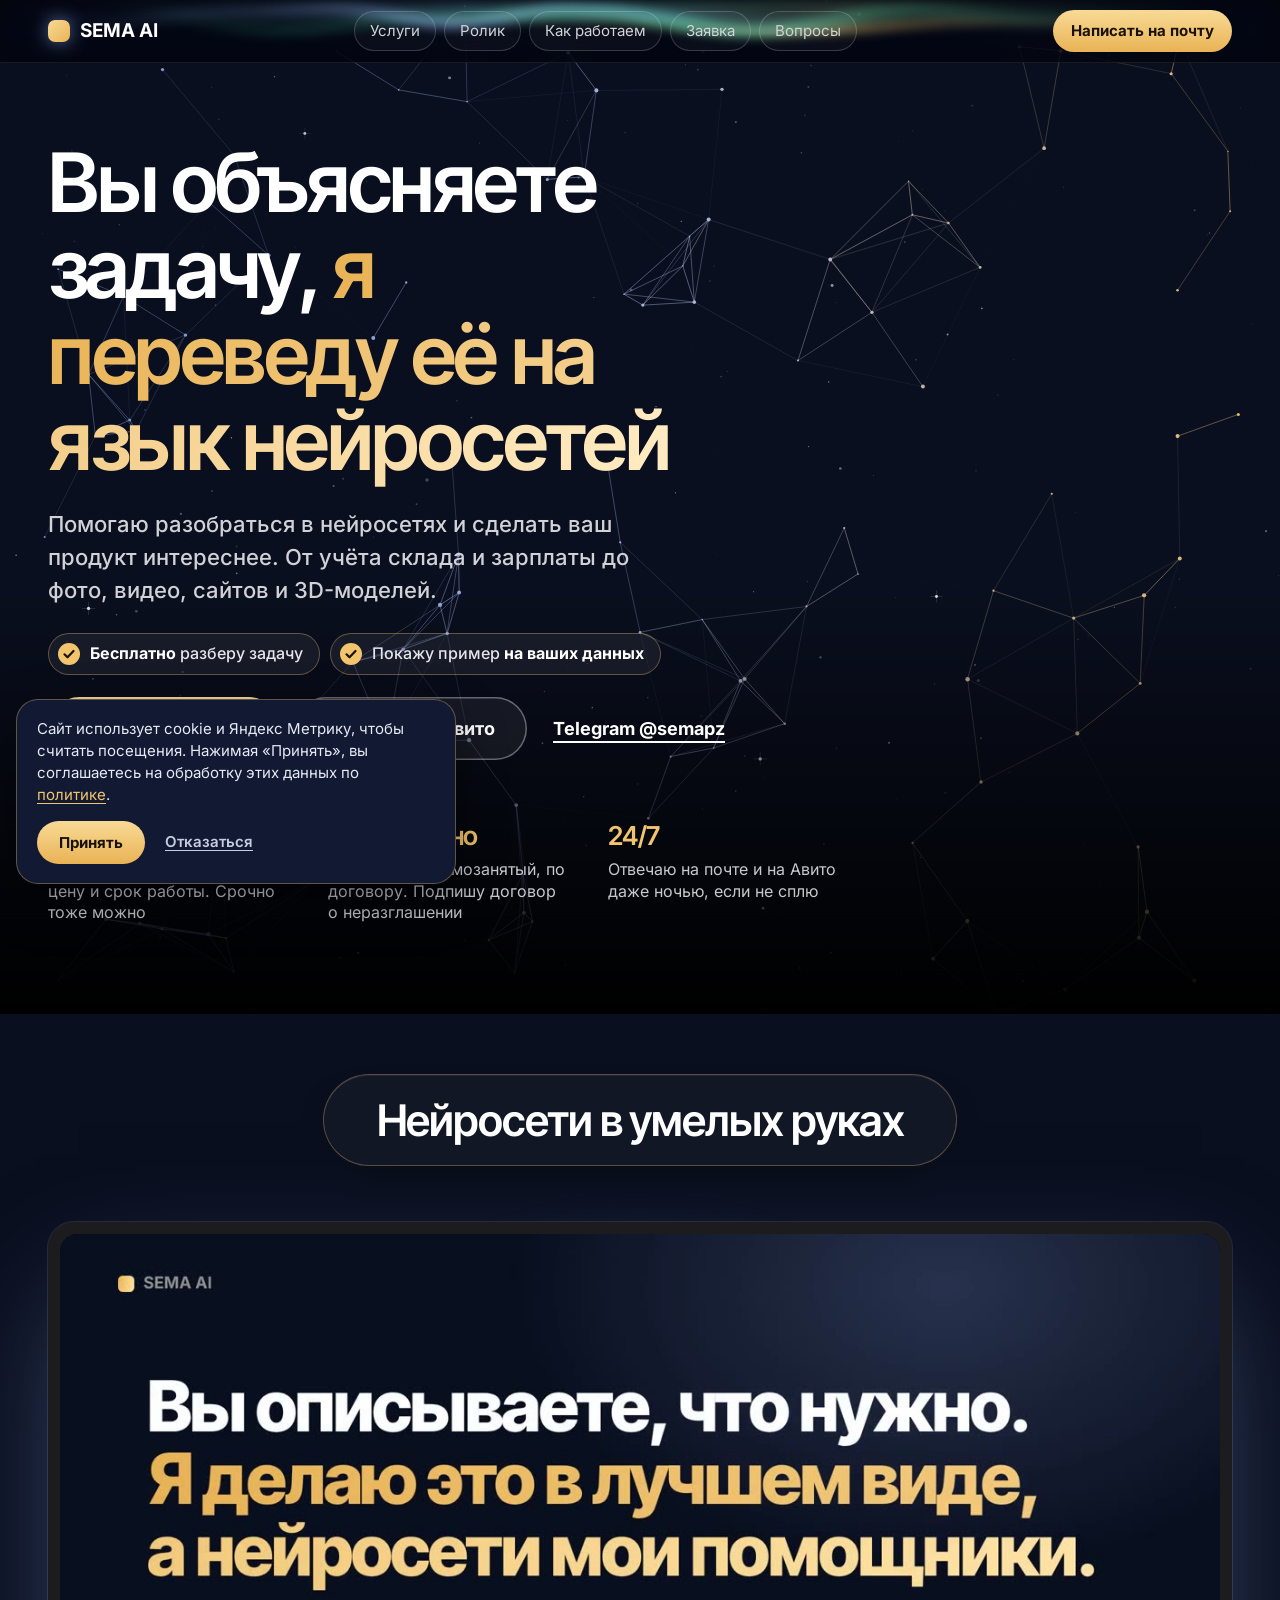
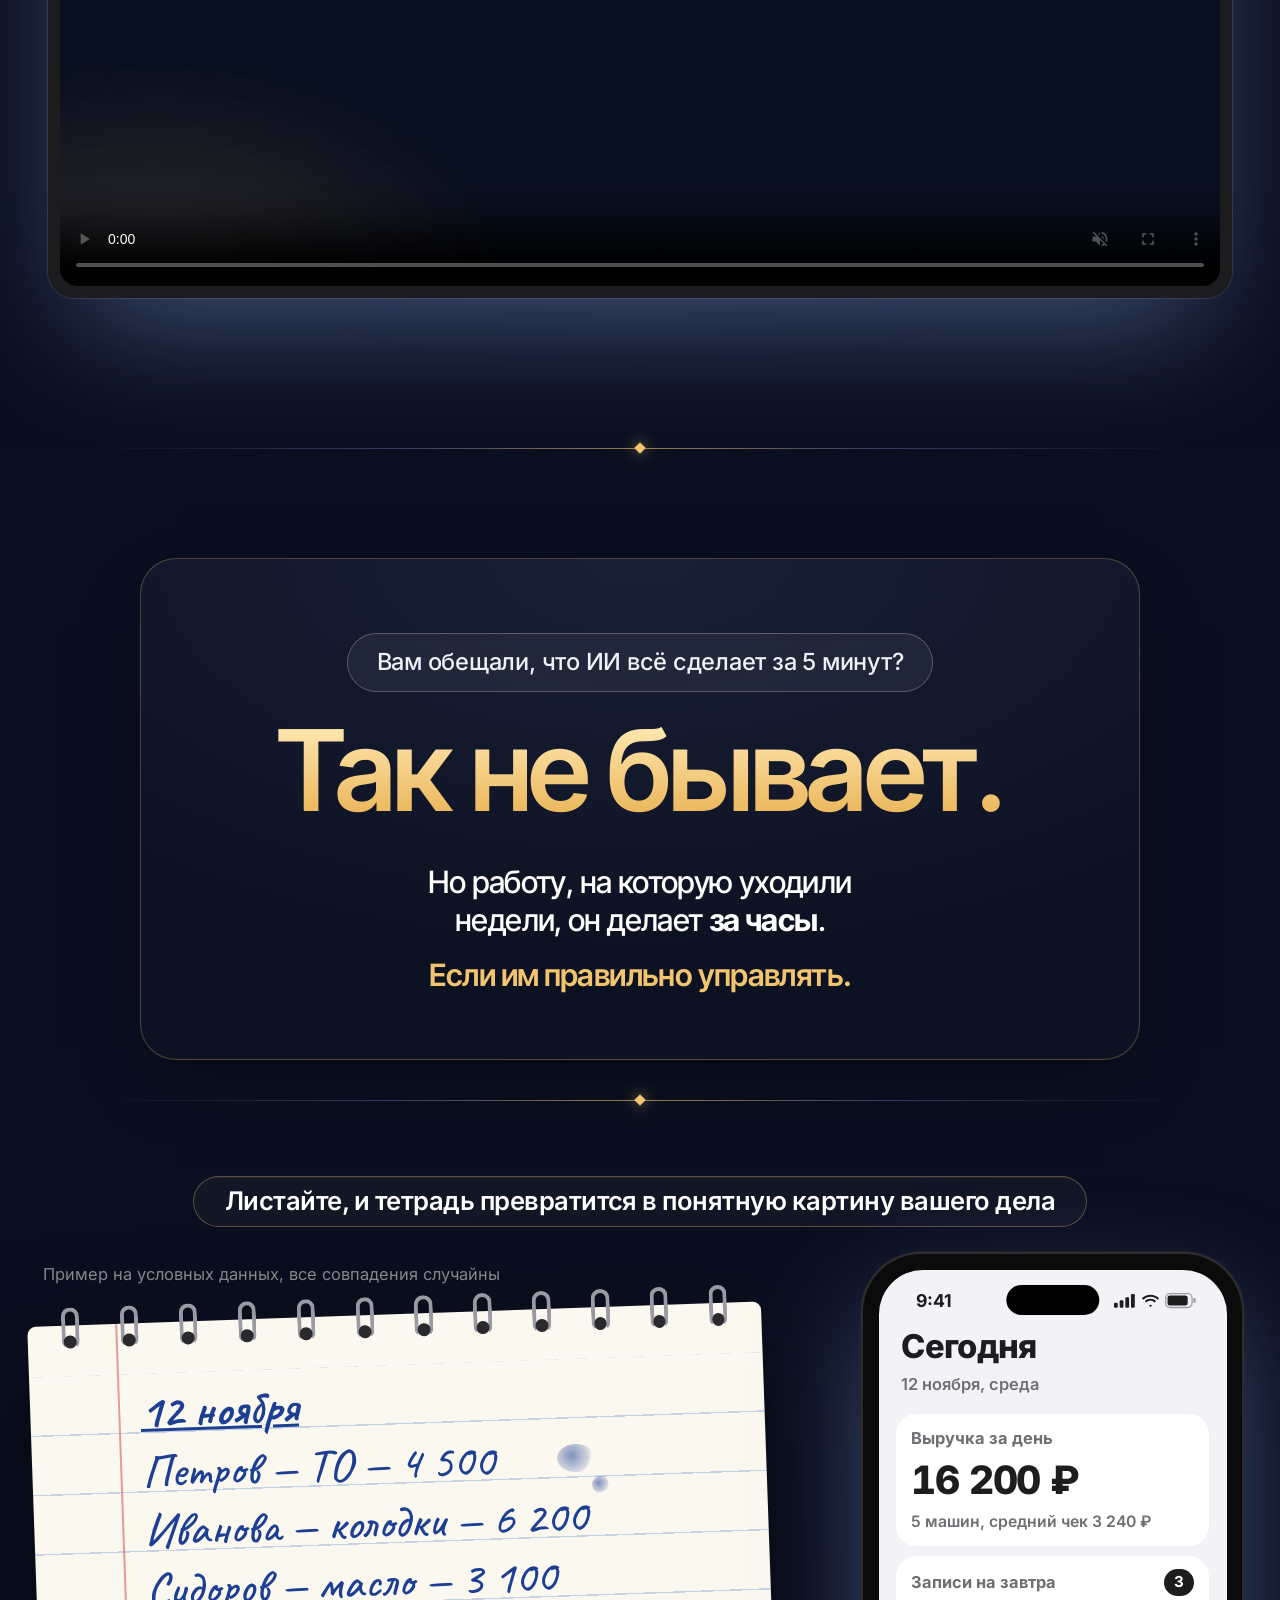
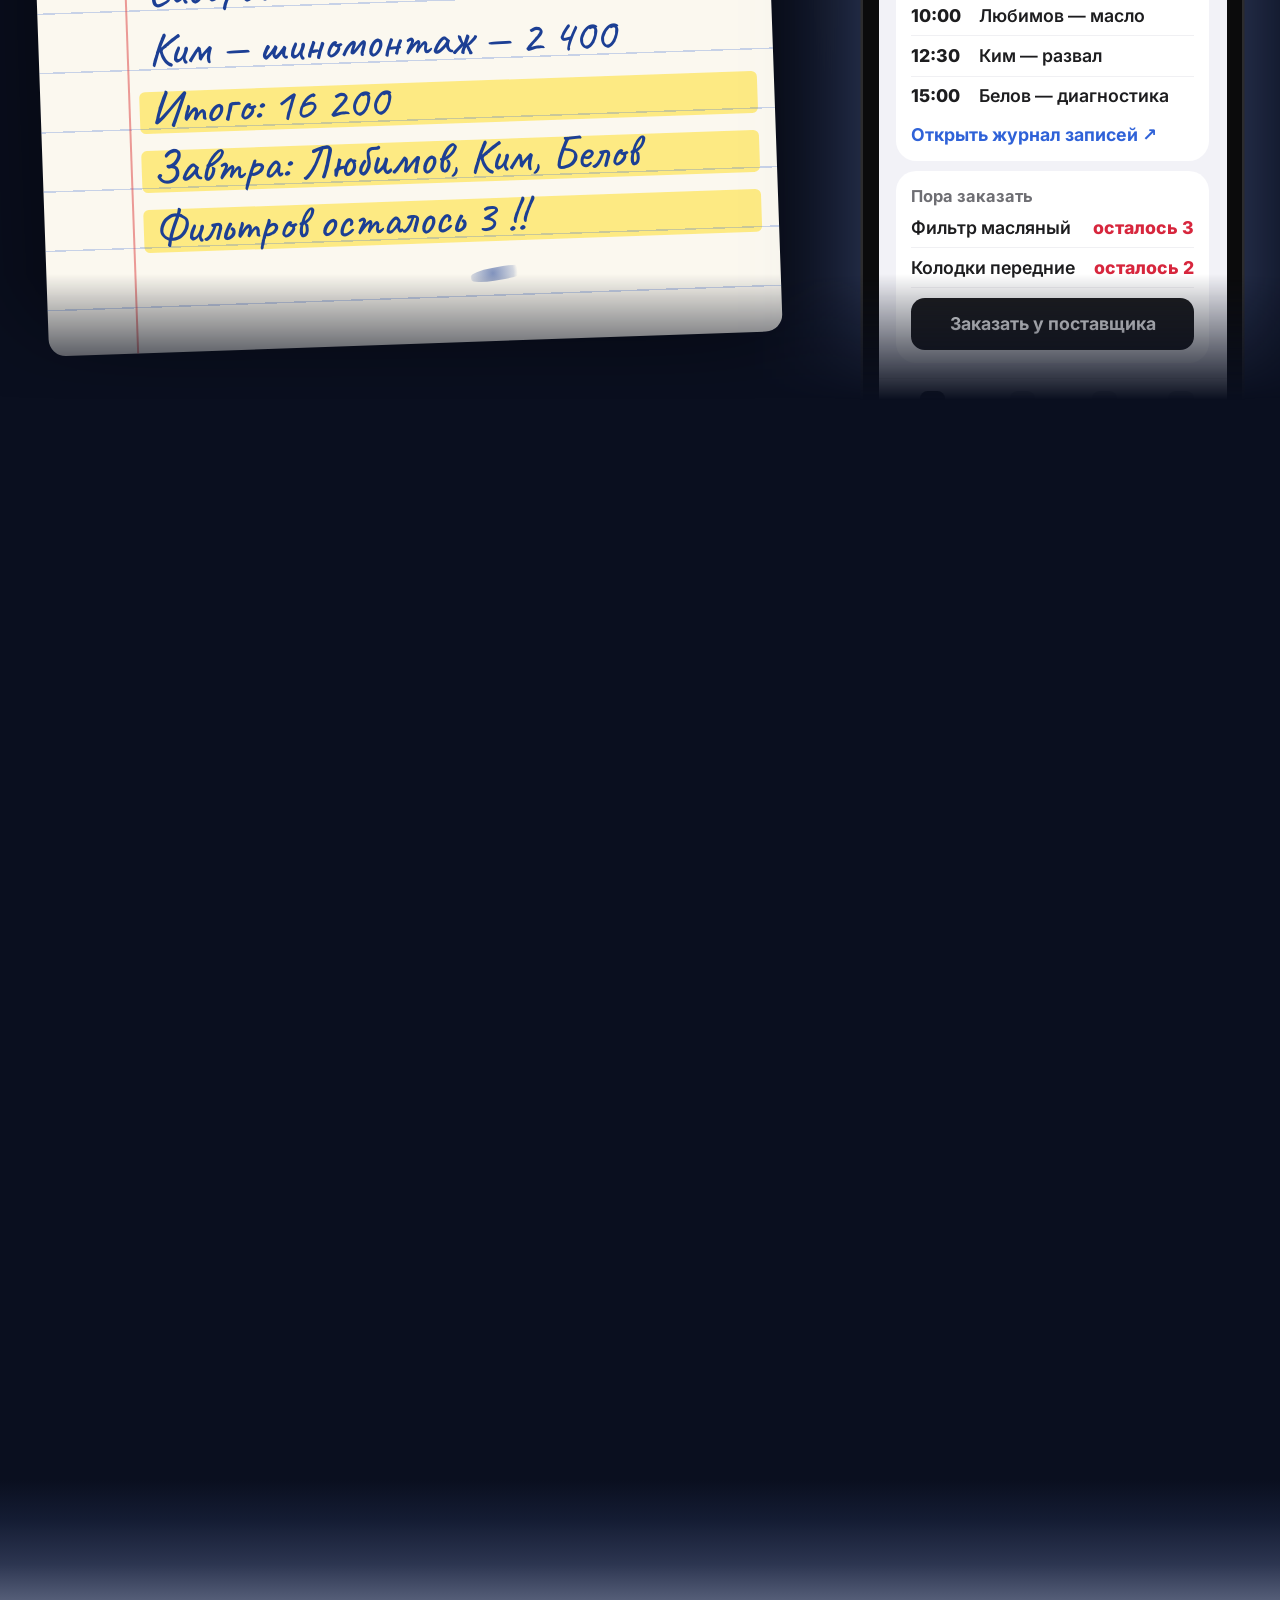
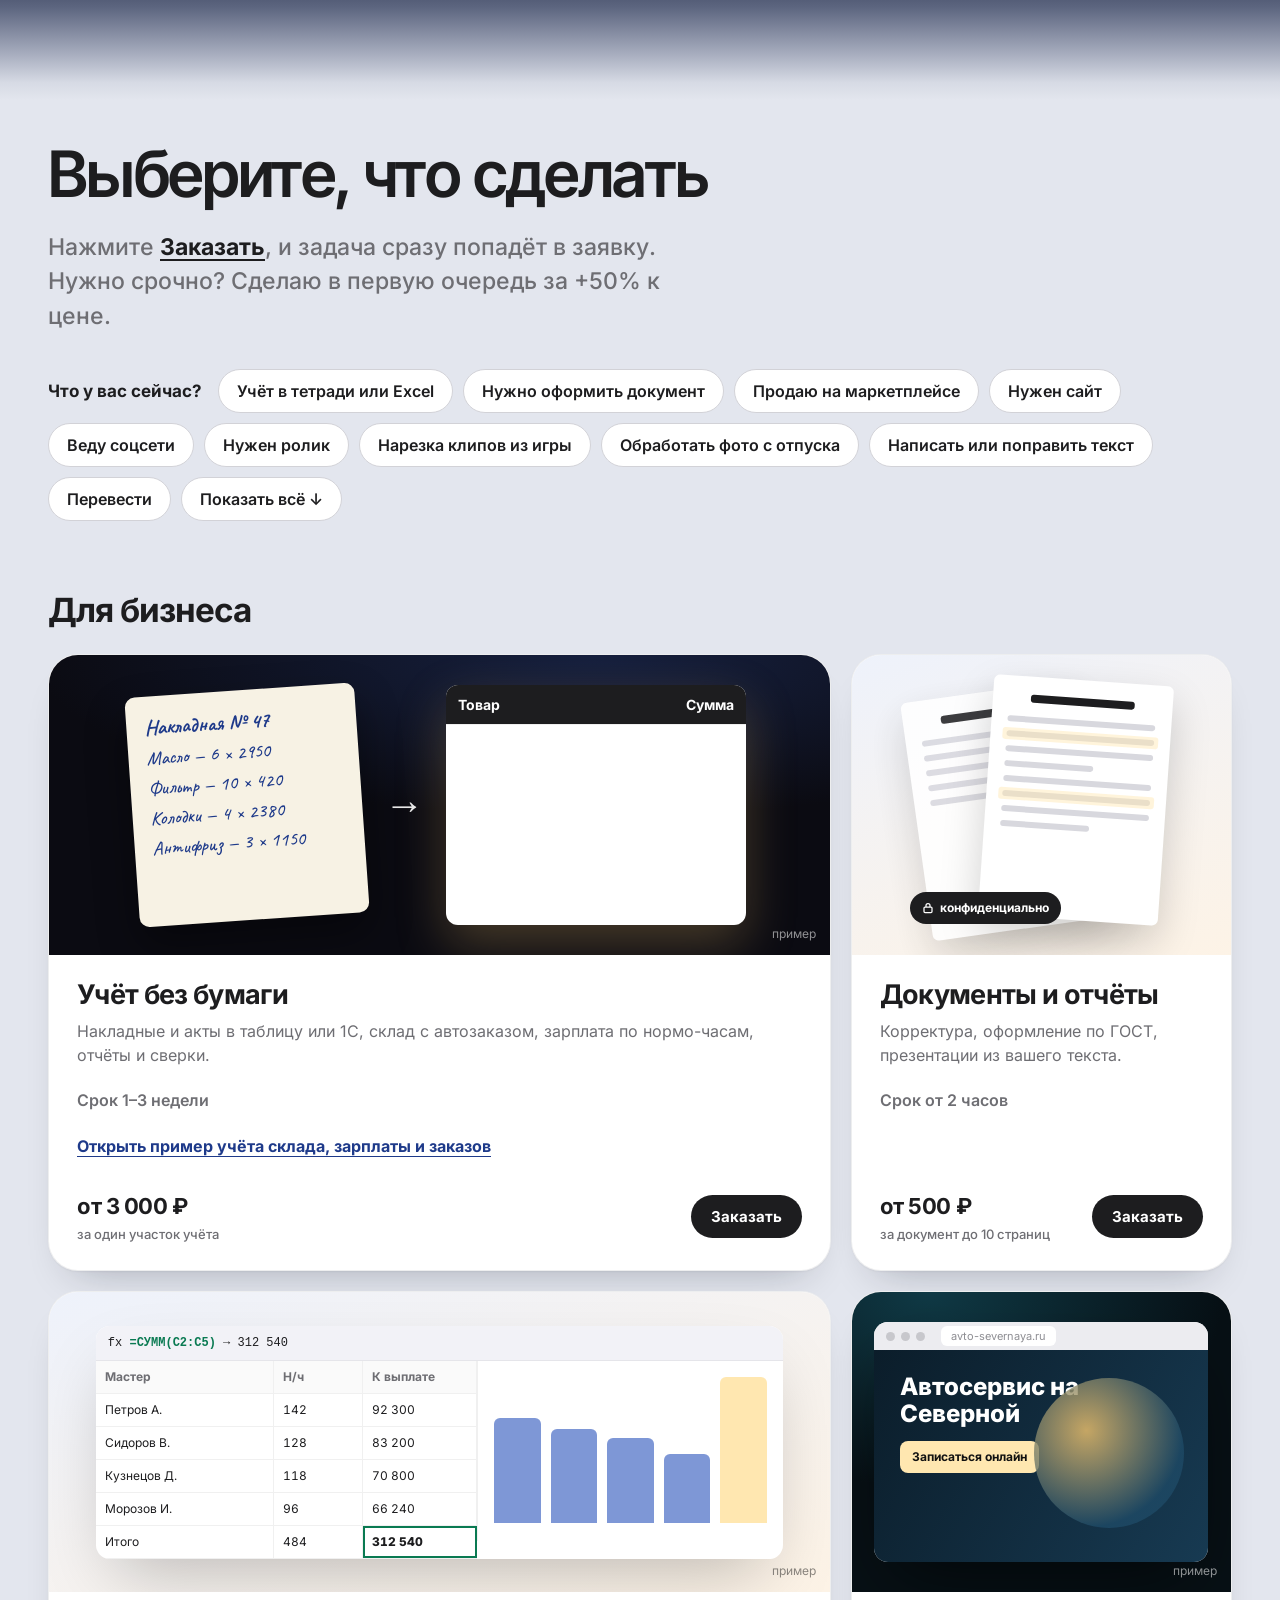
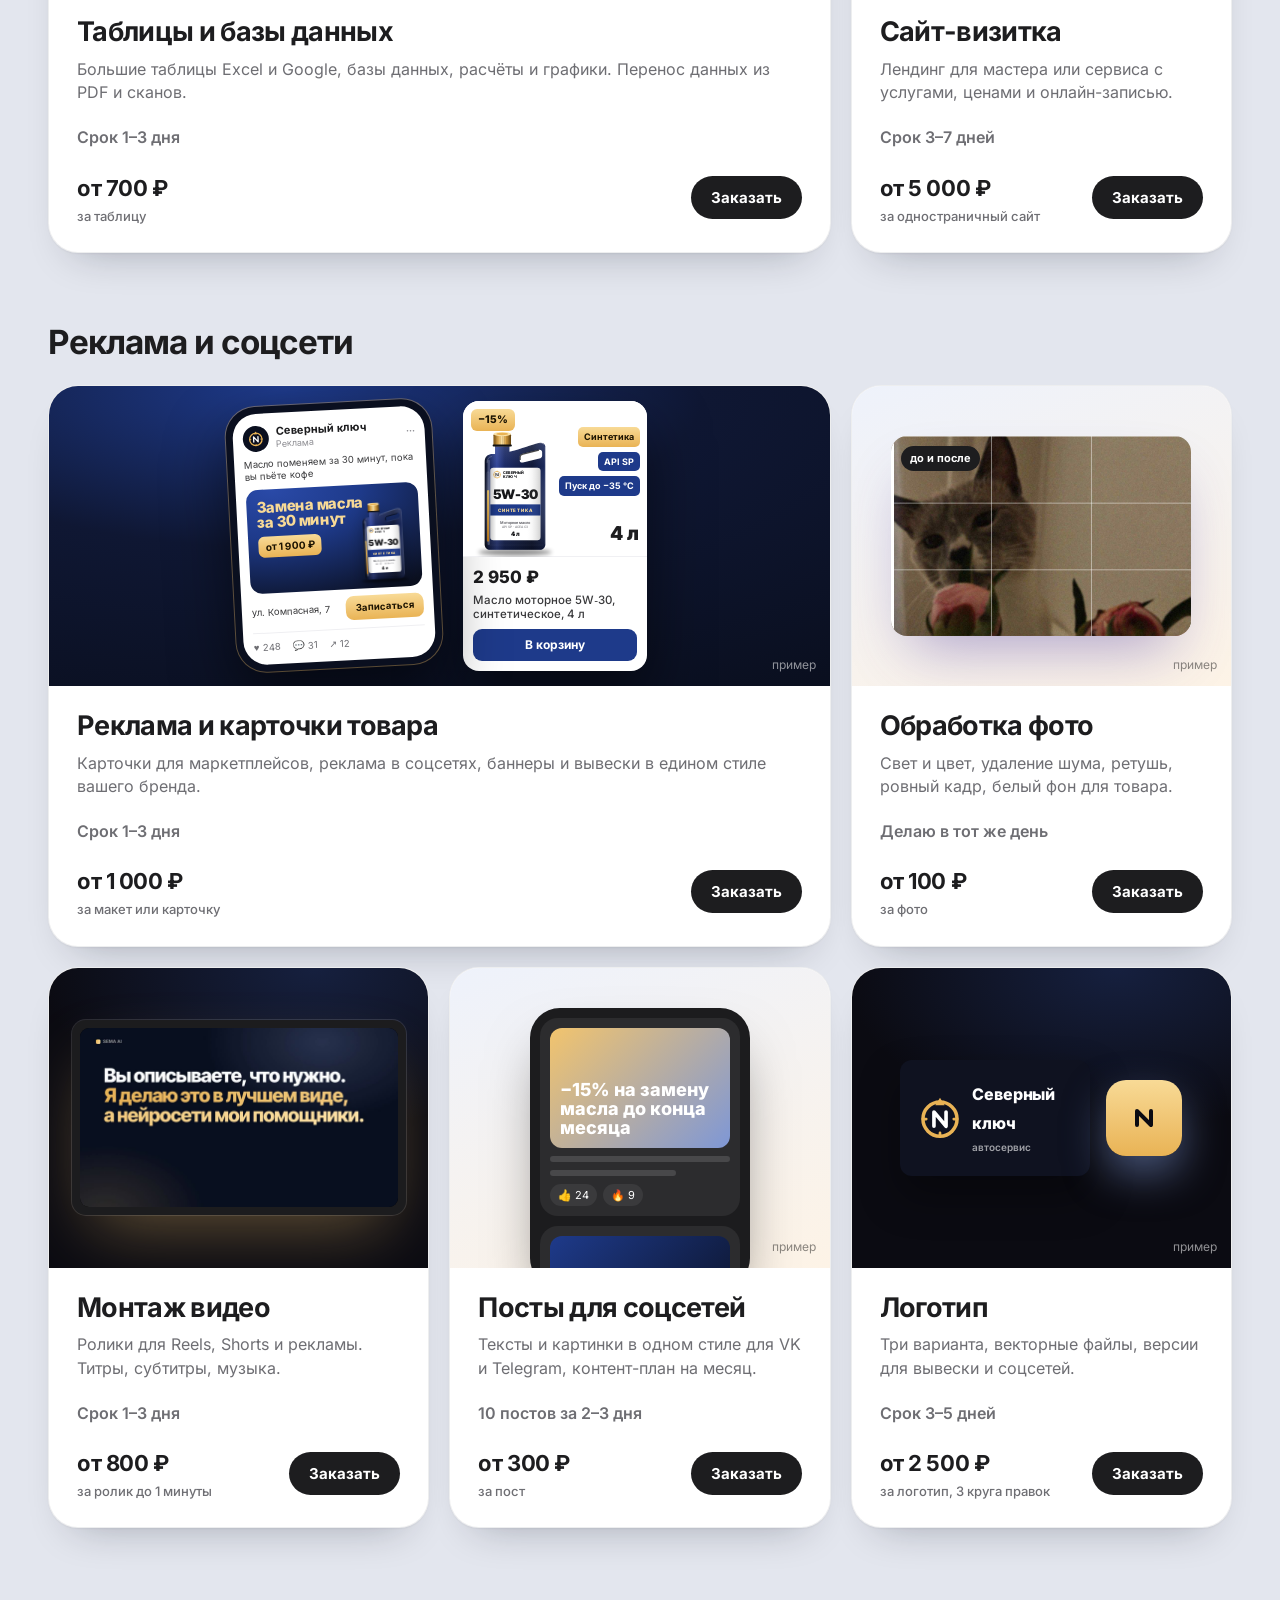
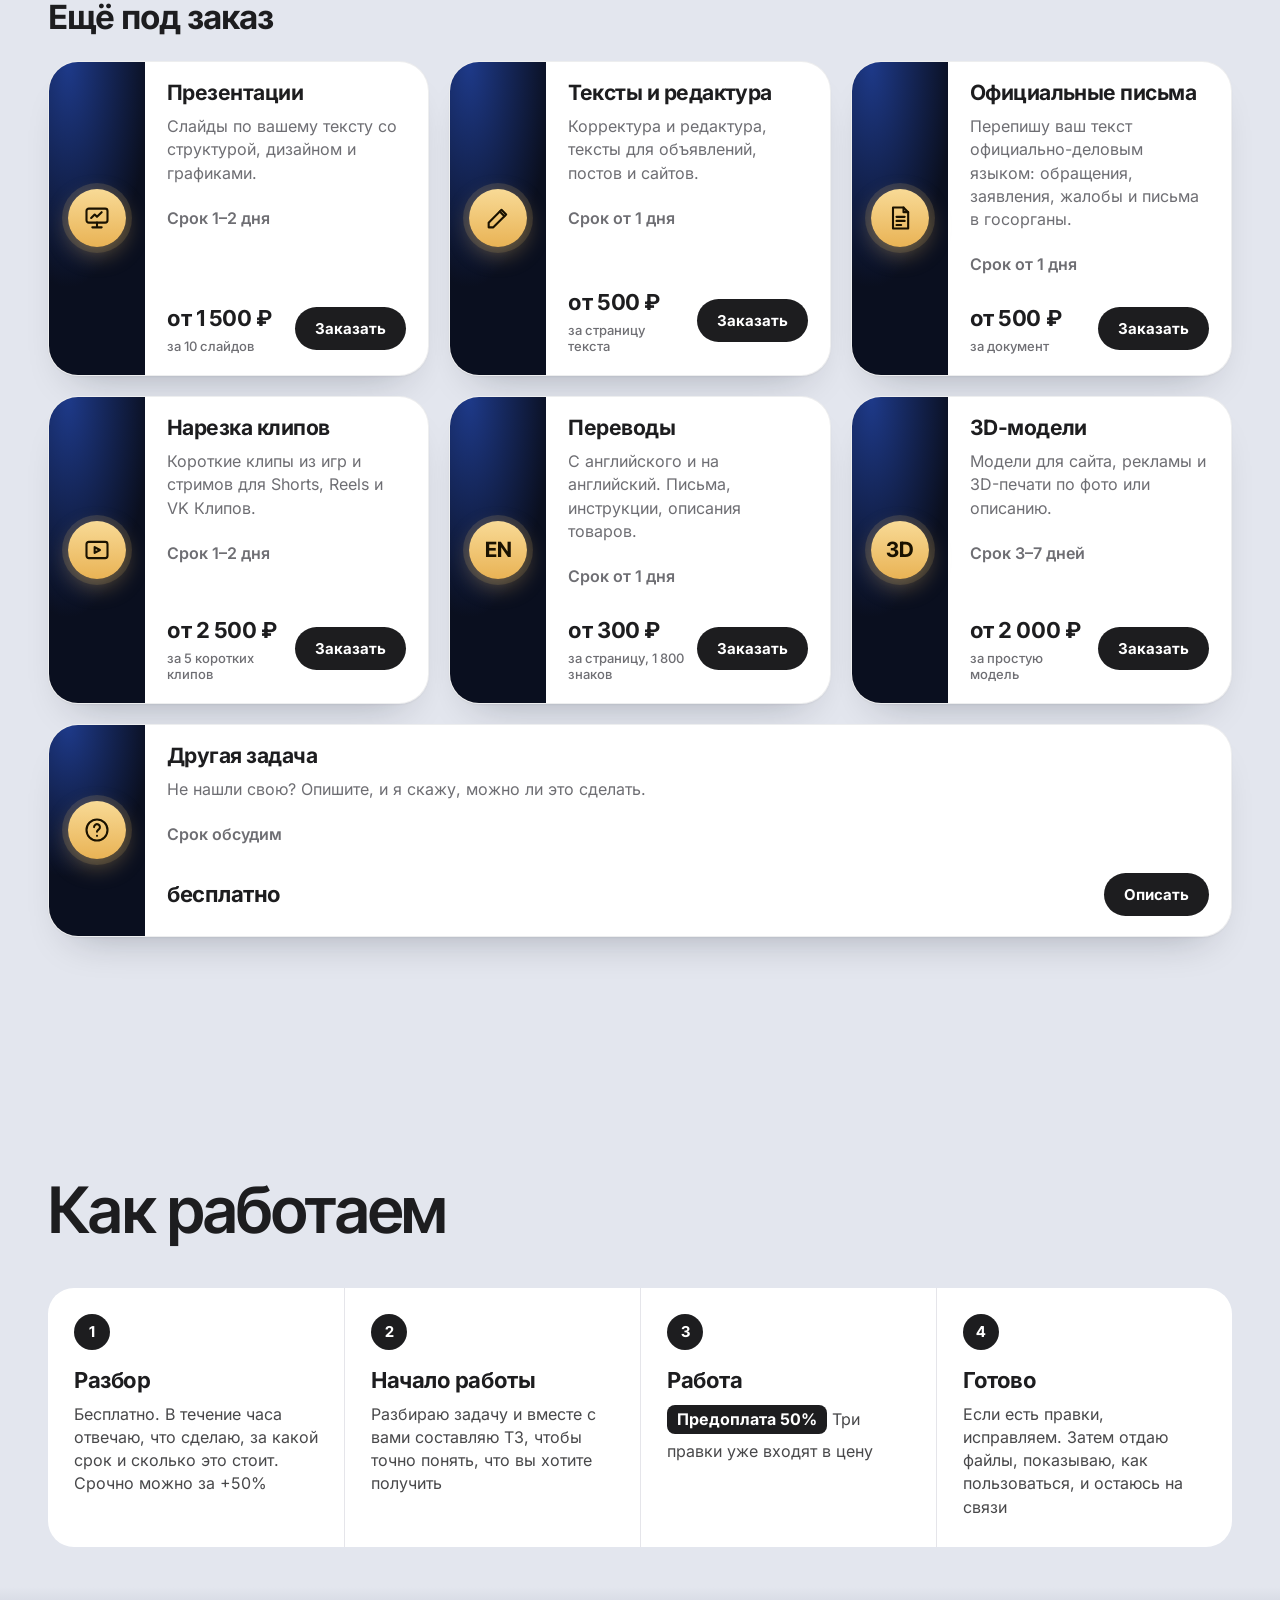
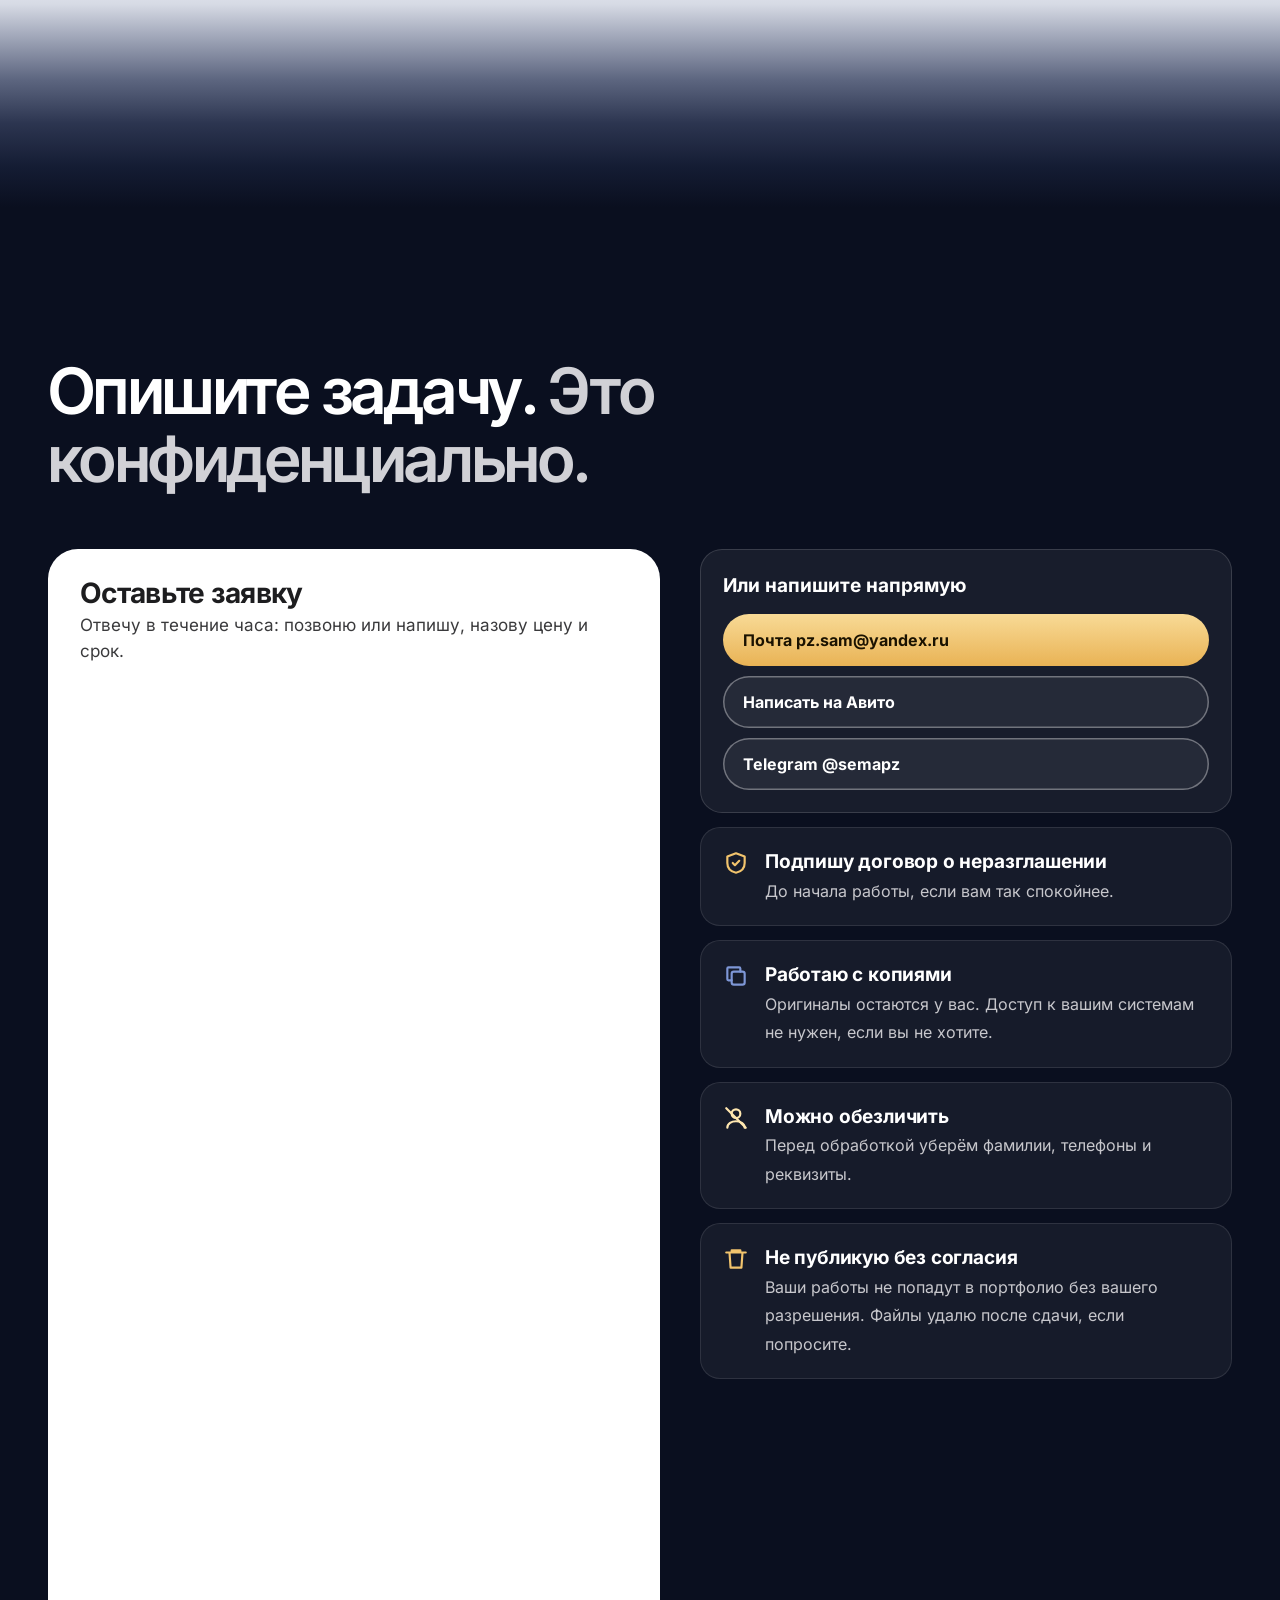
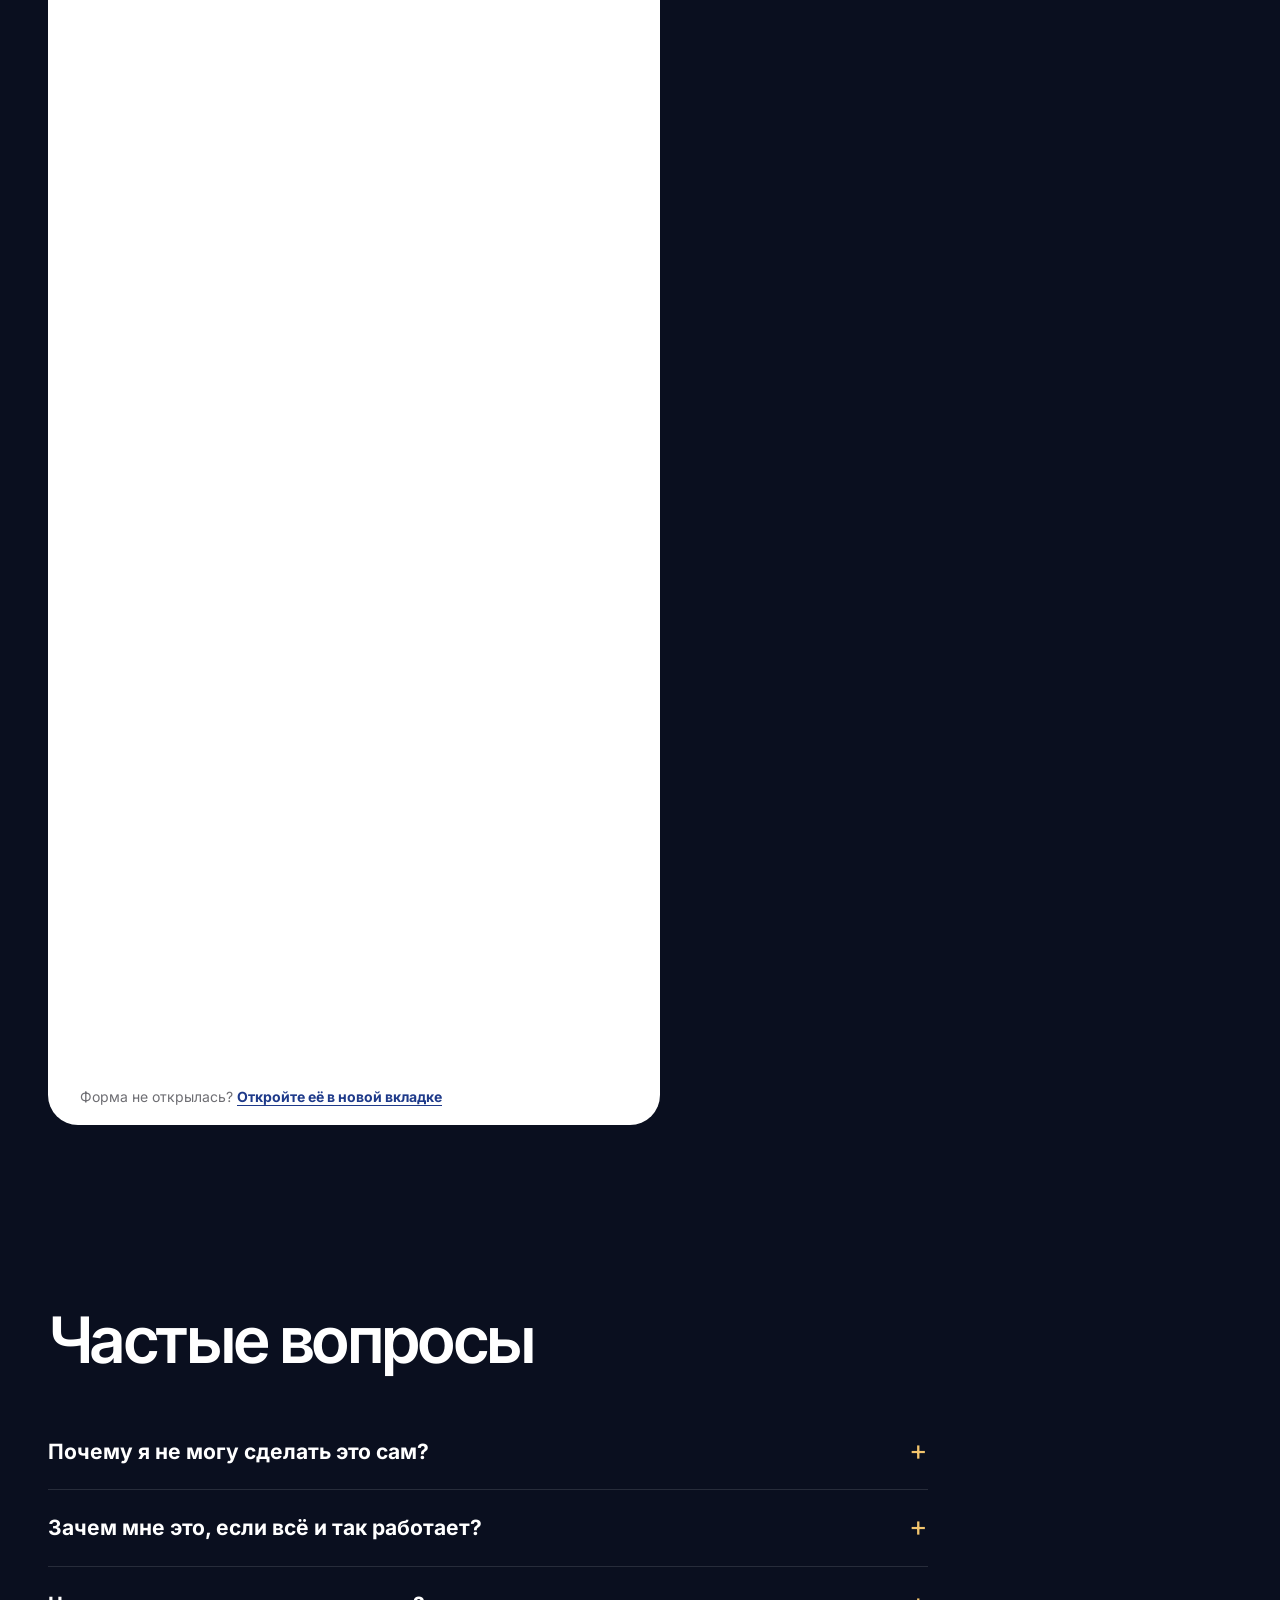
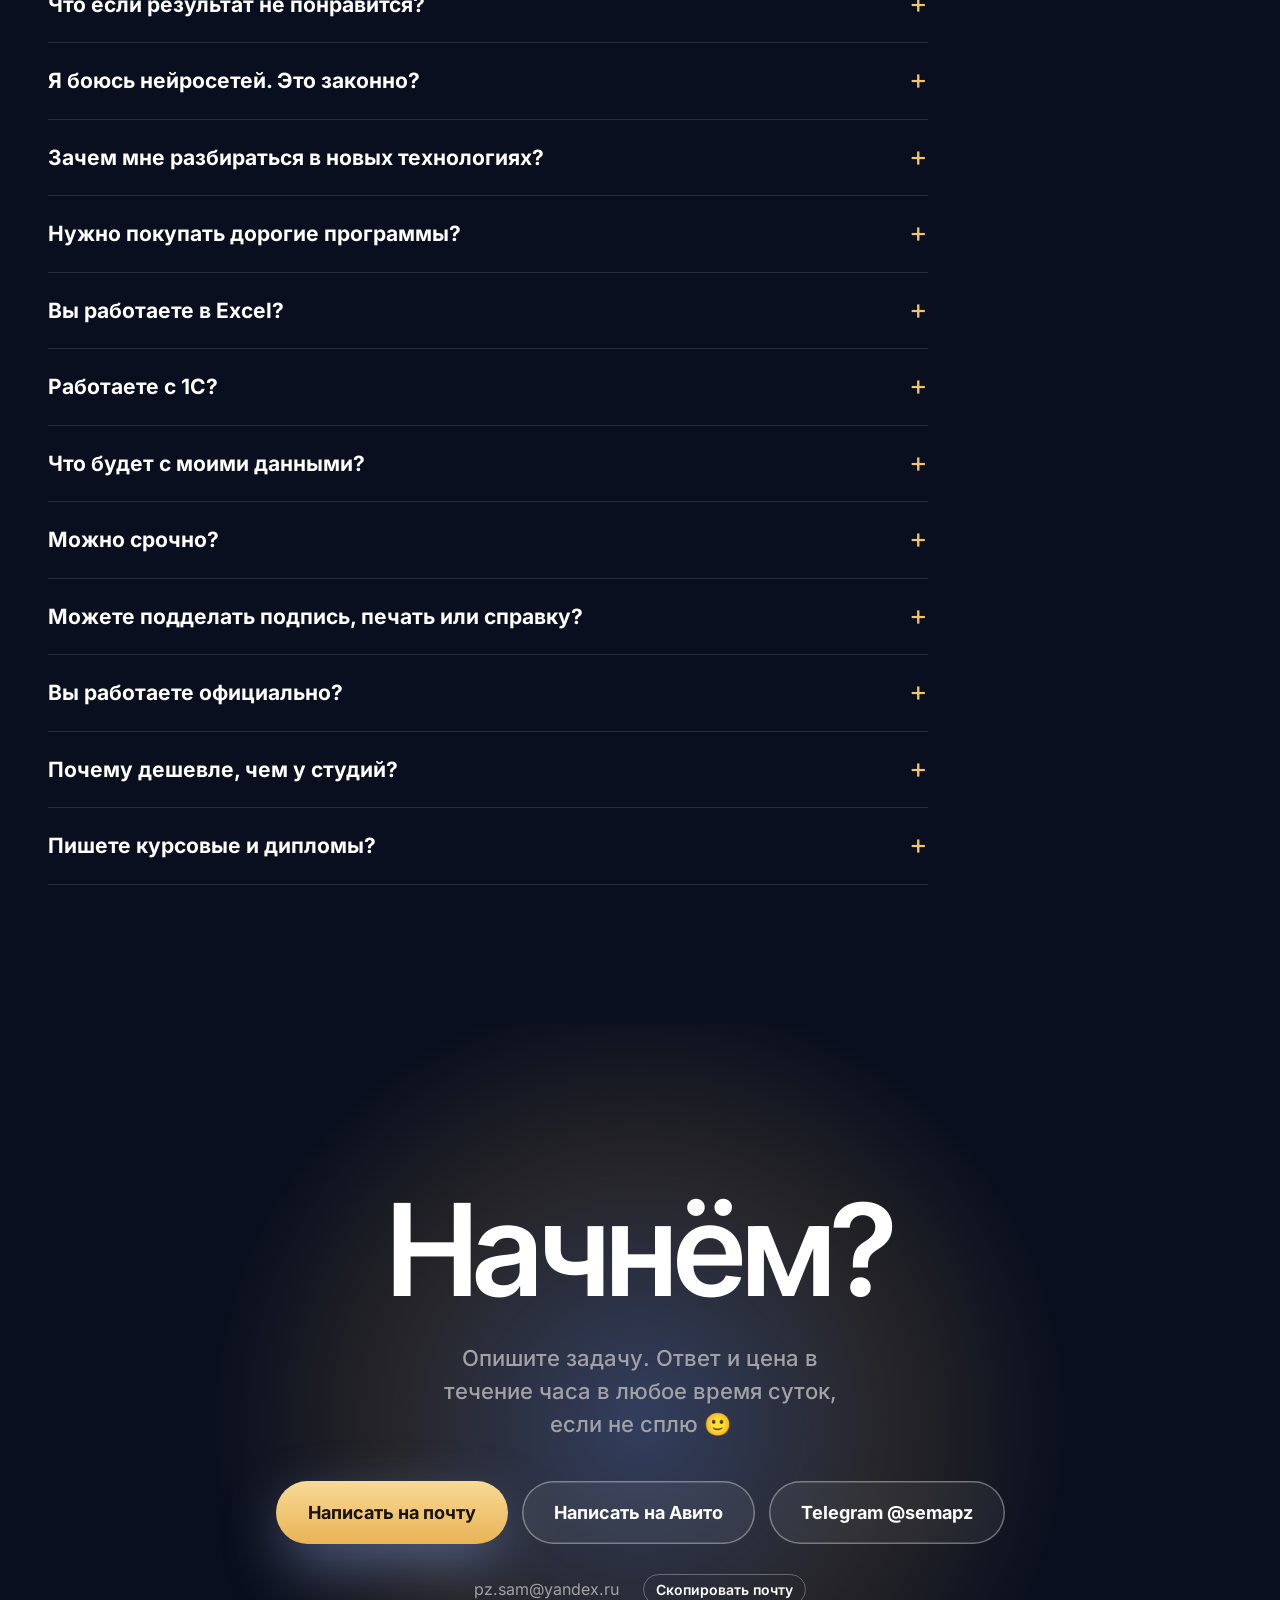
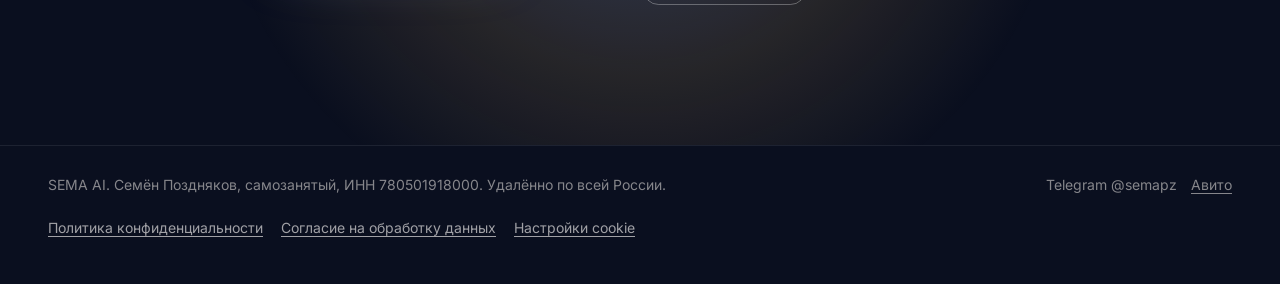
==== commit 9d3ca09d: "Сияние в шапке плавными волнами без полос, в ролике канистра и билборд в цветах сайта Co-Authored-By" ====
--- a/index.html
+++ b/index.html
@@ -634,13 +634,9 @@
 .mini .prod.wide{grid-column:1/-1}
 @media (min-width:1061px){.order-grid .side{position:sticky;top:92px}}
 @media (max-width:640px){.form.yaf{padding:22px 6px 14px}.form.yaf h3,.form.yaf .hint{padding:0 14px}}
-/* v15: северное сияние в шапке за курсором */
-.aurora{position:absolute;inset:0;overflow:hidden;pointer-events:none;z-index:0;opacity:.6;-webkit-mask-image:linear-gradient(to bottom,#000 30%,transparent 100%);mask-image:linear-gradient(to bottom,#000 30%,transparent 100%)}
+/* v16: северное сияние в шапке, плавные волны за курсором */
+.aurora{position:absolute;inset:0;width:100%;height:100%;pointer-events:none;z-index:0;opacity:.6;filter:blur(5px);-webkit-mask-image:linear-gradient(to bottom,#000 55%,transparent 100%);mask-image:linear-gradient(to bottom,#000 55%,transparent 100%)}
 .nav .wrap{position:relative;z-index:1}
-.aurora i{position:absolute;left:0;top:-58px;width:560px;height:116px;margin-left:-280px;border-radius:50%;filter:blur(20px);mix-blend-mode:screen;will-change:transform;-webkit-mask-image:repeating-linear-gradient(90deg,#000 0,rgba(0,0,0,.72) var(--rp),#000 calc(var(--rp)*2));mask-image:repeating-linear-gradient(90deg,#000 0,rgba(0,0,0,.72) var(--rp),#000 calc(var(--rp)*2));--rp:15px}
-.aurora i:nth-child(1){background:radial-gradient(closest-side,rgba(80,226,176,.85),rgba(80,226,176,0))}
-.aurora i:nth-child(2){--rp:21px;width:420px;margin-left:-210px;top:-50px;background:radial-gradient(closest-side,rgba(126,151,214,.9),rgba(126,151,214,0))}
-.aurora i:nth-child(3){--rp:11px;width:300px;margin-left:-150px;top:-60px;background:radial-gradient(closest-side,rgba(242,196,109,.75),rgba(242,196,109,0))}
 </style>
 </head>
 <body>
@@ -700,7 +696,7 @@
 </defs></svg>
 
 <header class="nav">
-  <div class="aurora" aria-hidden="true"><i></i><i></i><i></i></div>
+  <canvas class="aurora" aria-hidden="true"></canvas>
   <div class="wrap">
     <a class="brand" href="#top"><i aria-hidden="true"></i>SEMA AI</a>
     <nav class="links" aria-label="Разделы">
@@ -1263,20 +1259,37 @@
   if(document.fonts&&document.fonts.ready)document.fonts.ready.then(fit);fit();u();
 })();
 
-/* aurora in the top bar: follows the cursor, drifts with scroll on touch screens */
+/* aurora in the top bar: soft waves that follow the cursor, drift with scroll on touch screens */
 (function(){
-  var au=document.querySelector('.aurora');if(!au)return;
-  var bl=[].slice.call(au.children),sp=[.085,.05,.032],off=[0,-120,140],w=innerWidth,x=[w*.5,w*.5,w*.5],tx=w*.5,near=0,nt=0,run=true,t0=performance.now();
-  if(reduce){bl.forEach(function(b,i){b.style.transform='translate3d('+Math.round(w*(.3+.2*i))+'px,0,0)';});return;}
+  var c=document.querySelector('canvas.aurora');if(!c||!c.getContext)return;
+  var g=c.getContext('2d'),W=0,H=0,K=.5,run=true,t0=performance.now();
+  var L=[ {rgb:'80,226,176', a:.9, amp:8, wl:440,sp:.55, y:20,lw:15,off:0,   span:560,ph:0,  k:.08},
+          {rgb:'126,151,214',a:.85,amp:6, wl:320,sp:-.42,y:15,lw:12,off:-150,span:440,ph:1.7,k:.05},
+          {rgb:'242,196,109',a:.65,amp:5, wl:560,sp:.33, y:26,lw:9, off:170, span:360,ph:3.1,k:.032}];
+  var tx=innerWidth*.5,near=0,nt=0;L.forEach(function(l){l.x=tx;});
+  function size(){W=c.clientWidth;H=c.clientHeight;c.width=Math.ceil(W*K);c.height=Math.ceil(H*K);g.setTransform(K,0,0,K,0,0);}
+  function draw(t){
+    g.clearRect(0,0,W,H);g.globalCompositeOperation='lighter';
+    L.forEach(function(l,n){
+      var cx=l.x+l.off,x0=cx-l.span,x1=cx+l.span,gr=g.createLinearGradient(x0,0,x1,0),c0='rgba('+l.rgb+',';
+      gr.addColorStop(0,c0+'0)');gr.addColorStop(.28,c0+(l.a*.35)+')');gr.addColorStop(.5,c0+l.a+')');gr.addColorStop(.72,c0+(l.a*.35)+')');gr.addColorStop(1,c0+'0)');
+      g.beginPath();
+      for(var x=x0;x<=x1;x+=6){var y=l.y+l.amp*Math.sin(x/l.wl*6.283+t*l.sp+l.ph)+l.amp*.45*Math.sin(x/(l.wl*.57)*6.283-t*l.sp*1.4+n);
+        if(x===x0)g.moveTo(x,y);else g.lineTo(x,y);}
+      g.strokeStyle=gr;g.lineWidth=l.lw;g.lineCap='round';g.lineJoin='round';g.globalAlpha=1;g.stroke();
+      g.lineTo(x1,0);g.lineTo(x0,0);g.closePath();g.fillStyle=gr;g.globalAlpha=.28;g.fill();g.globalAlpha=1;
+    });
+  }
+  size();addEventListener('resize',function(){size();if(reduce)draw(0);});
+  if(reduce){L.forEach(function(l,n){l.x=innerWidth*(.35+.15*n);});draw(0);return;}
   var touch=matchMedia('(hover:none)').matches;
   addEventListener('pointermove',function(e){if(e.pointerType==='touch')return;tx=e.clientX;nt=e.clientY<170?1:0;},{passive:true});
   document.documentElement.addEventListener('mouseleave',function(){nt=0;});
   if(touch)addEventListener('scroll',function(){var m=document.documentElement.scrollHeight-innerHeight;tx=innerWidth*(.15+.7*(m>0?scrollY/m:0));},{passive:true});
   function f(now){var t=(now-t0)/1000;
-    for(var i=0;i<3;i++){var g=tx+off[i]+Math.sin(t*(.45+i*.16)+i*2.1)*46;x[i]+=(g-x[i])*sp[i];
-      bl[i].style.transform='translate3d('+x[i].toFixed(1)+'px,0,0) scaleX('+(1+.14*Math.sin(t*.6+i*1.7)).toFixed(3)+')';}
-    near+=(nt-near)*.06;au.style.opacity=(.6+.4*near).toFixed(3);
-    if(run)requestAnimationFrame(f);}
+    L.forEach(function(l,n){var gx=tx+Math.sin(t*(.4+n*.13)+n*2)*40;l.x+=(gx-l.x)*l.k;});
+    near+=(nt-near)*.06;c.style.opacity=(.6+.28*near).toFixed(3);
+    draw(t);if(run)requestAnimationFrame(f);}
   document.addEventListener('visibilitychange',function(){var v=!document.hidden;if(v&&!run){run=true;requestAnimationFrame(f);}run=v;});
   requestAnimationFrame(f);
 })();
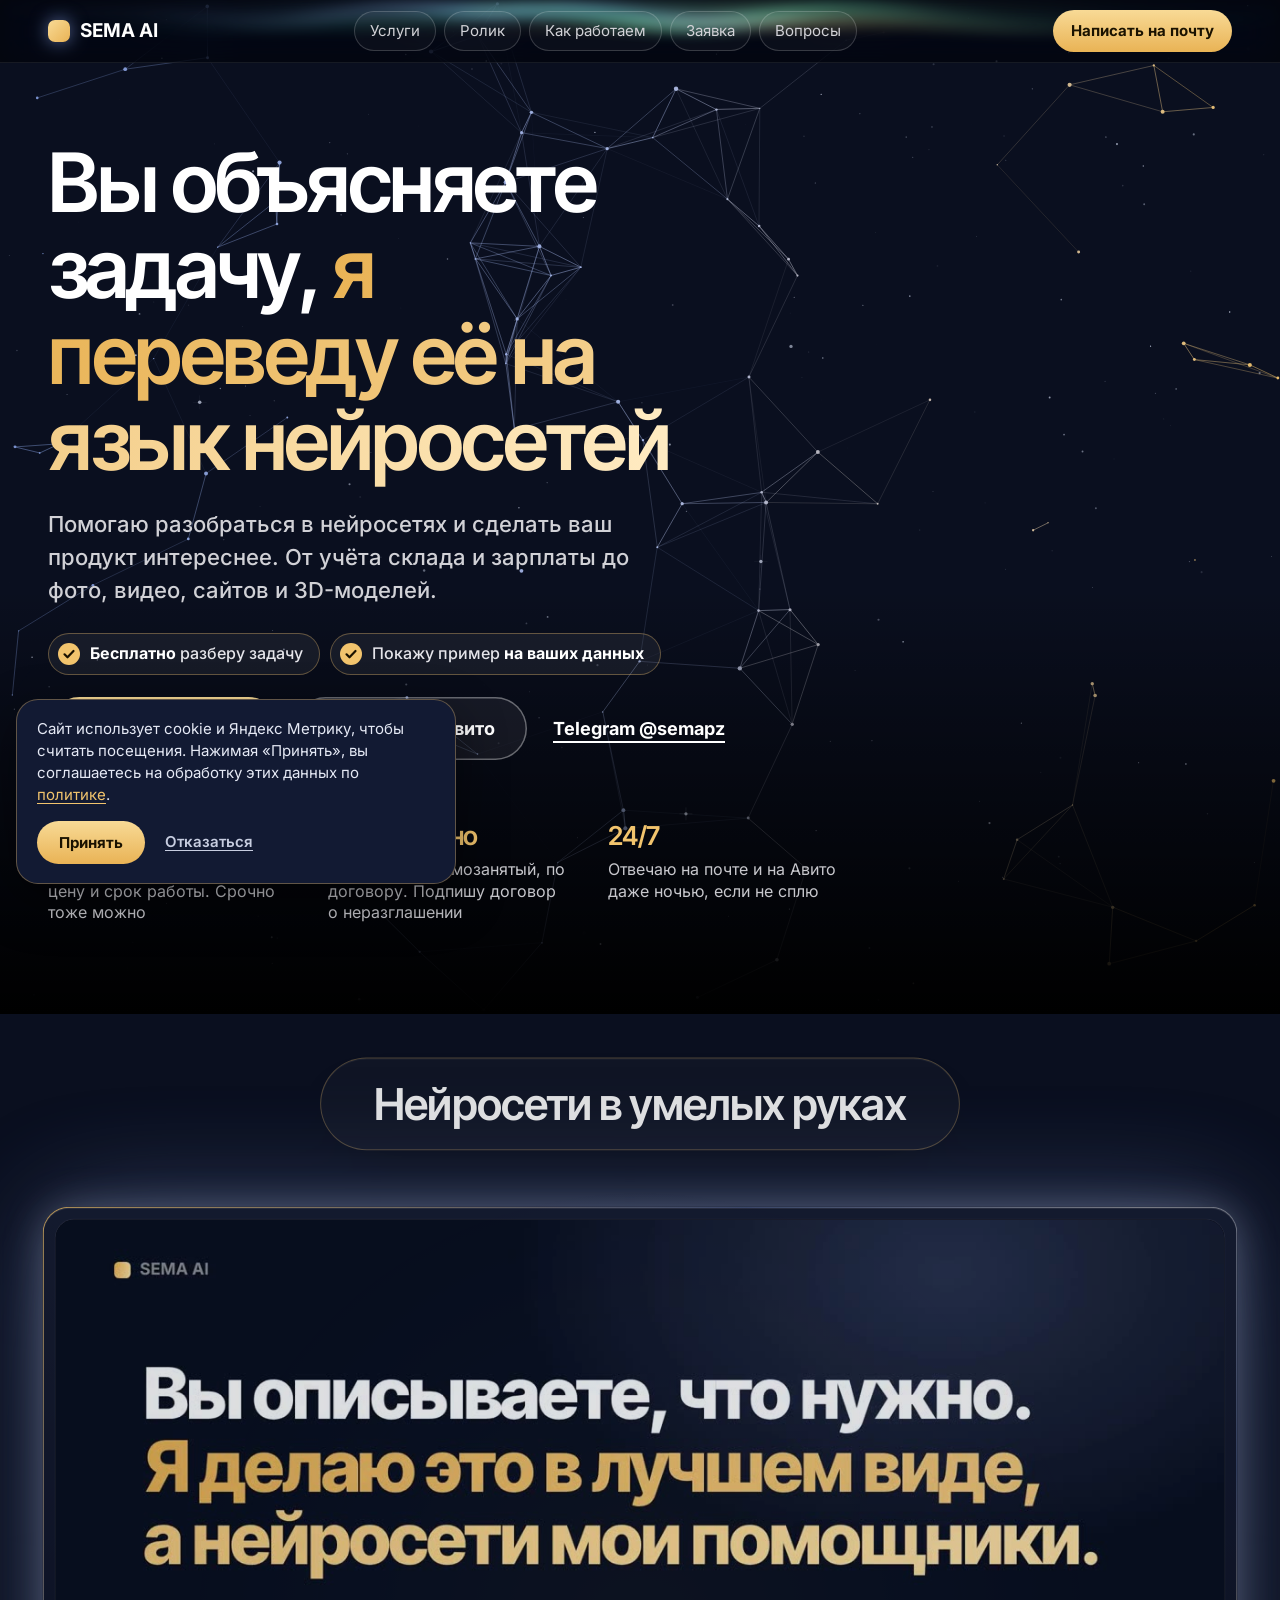
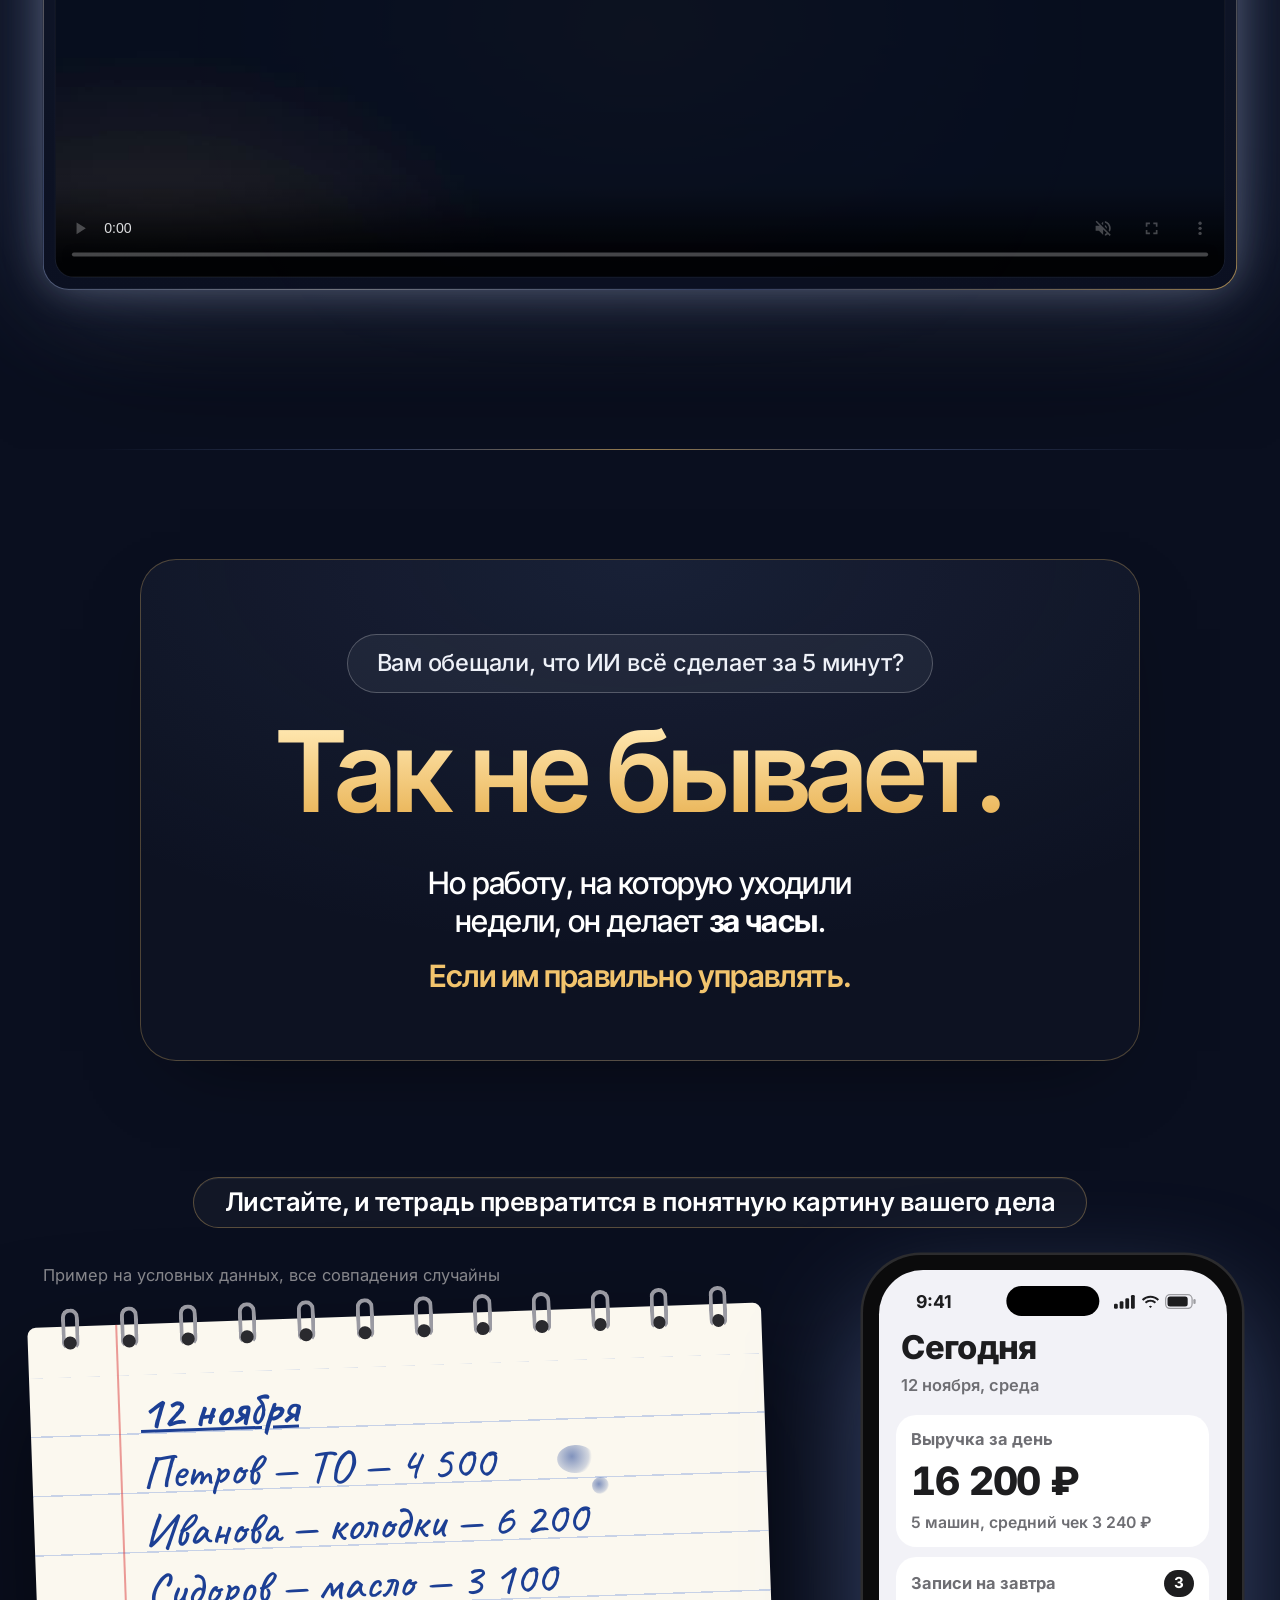
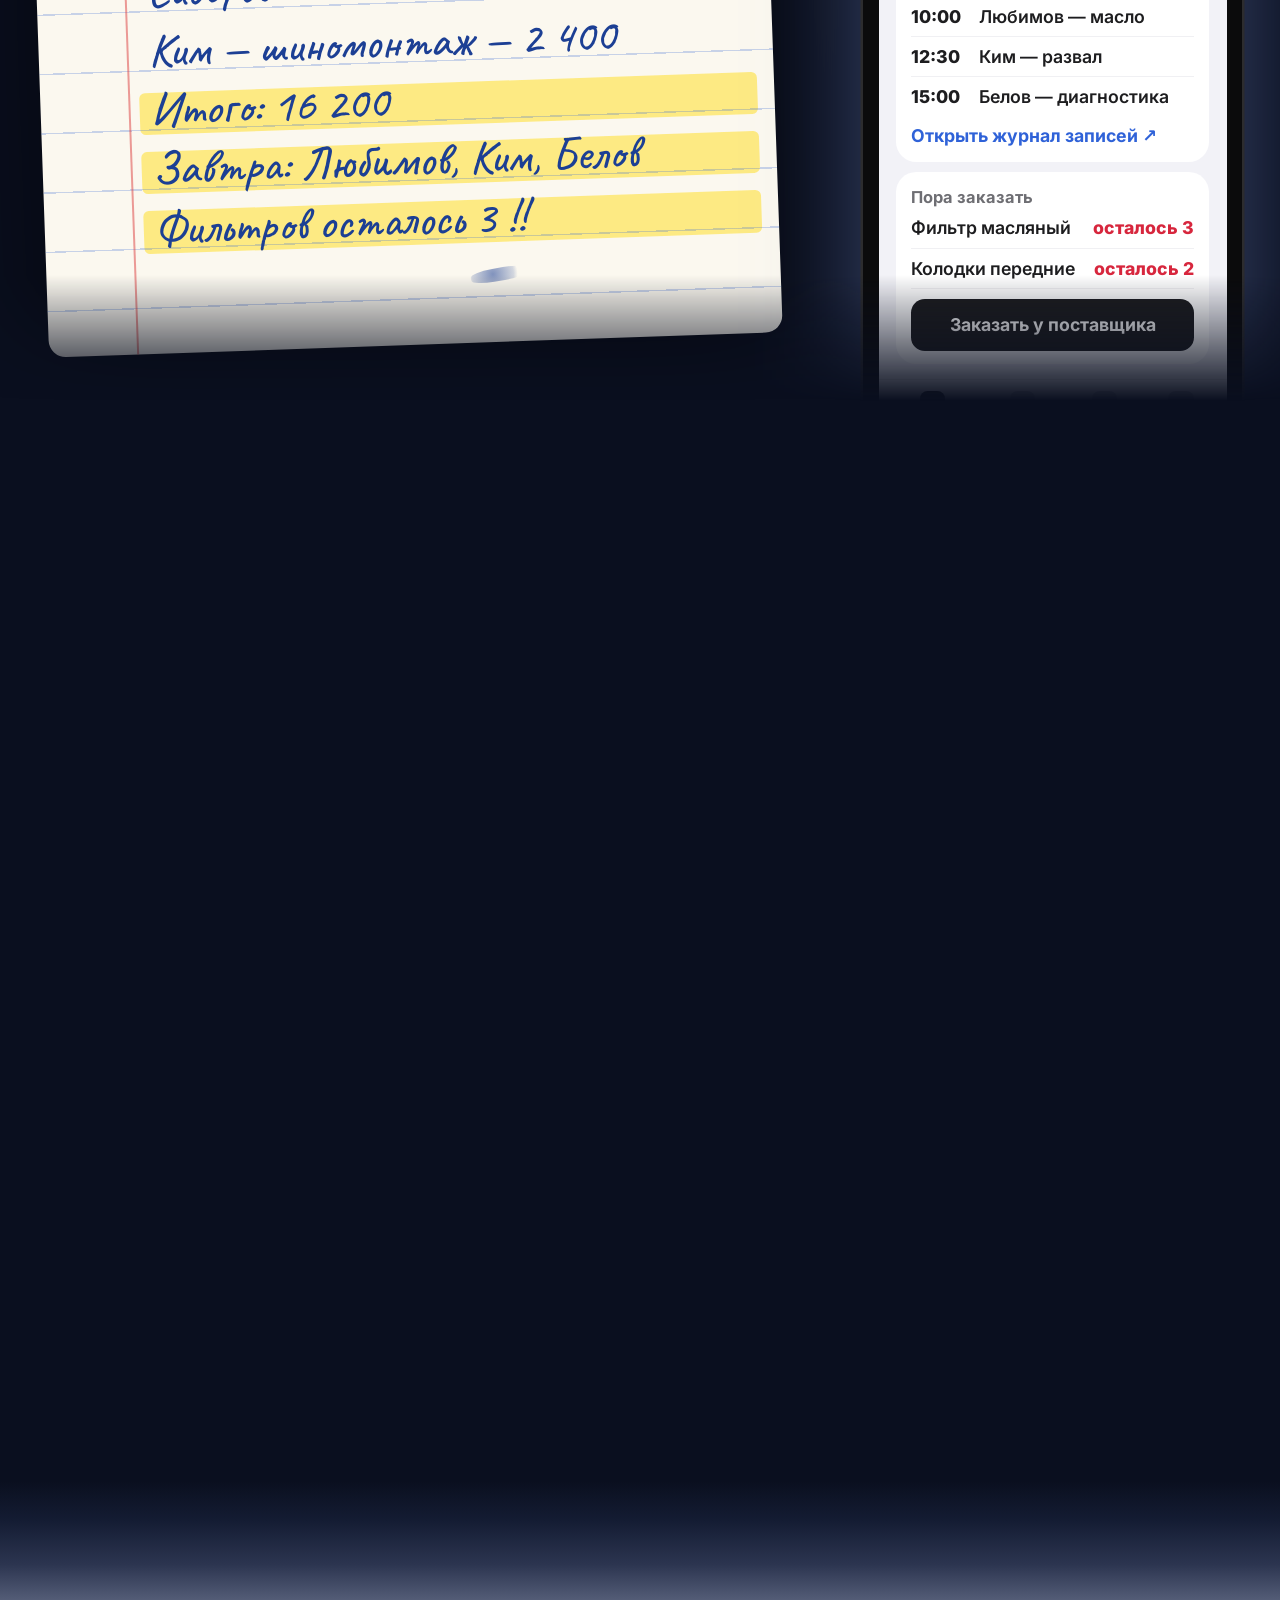
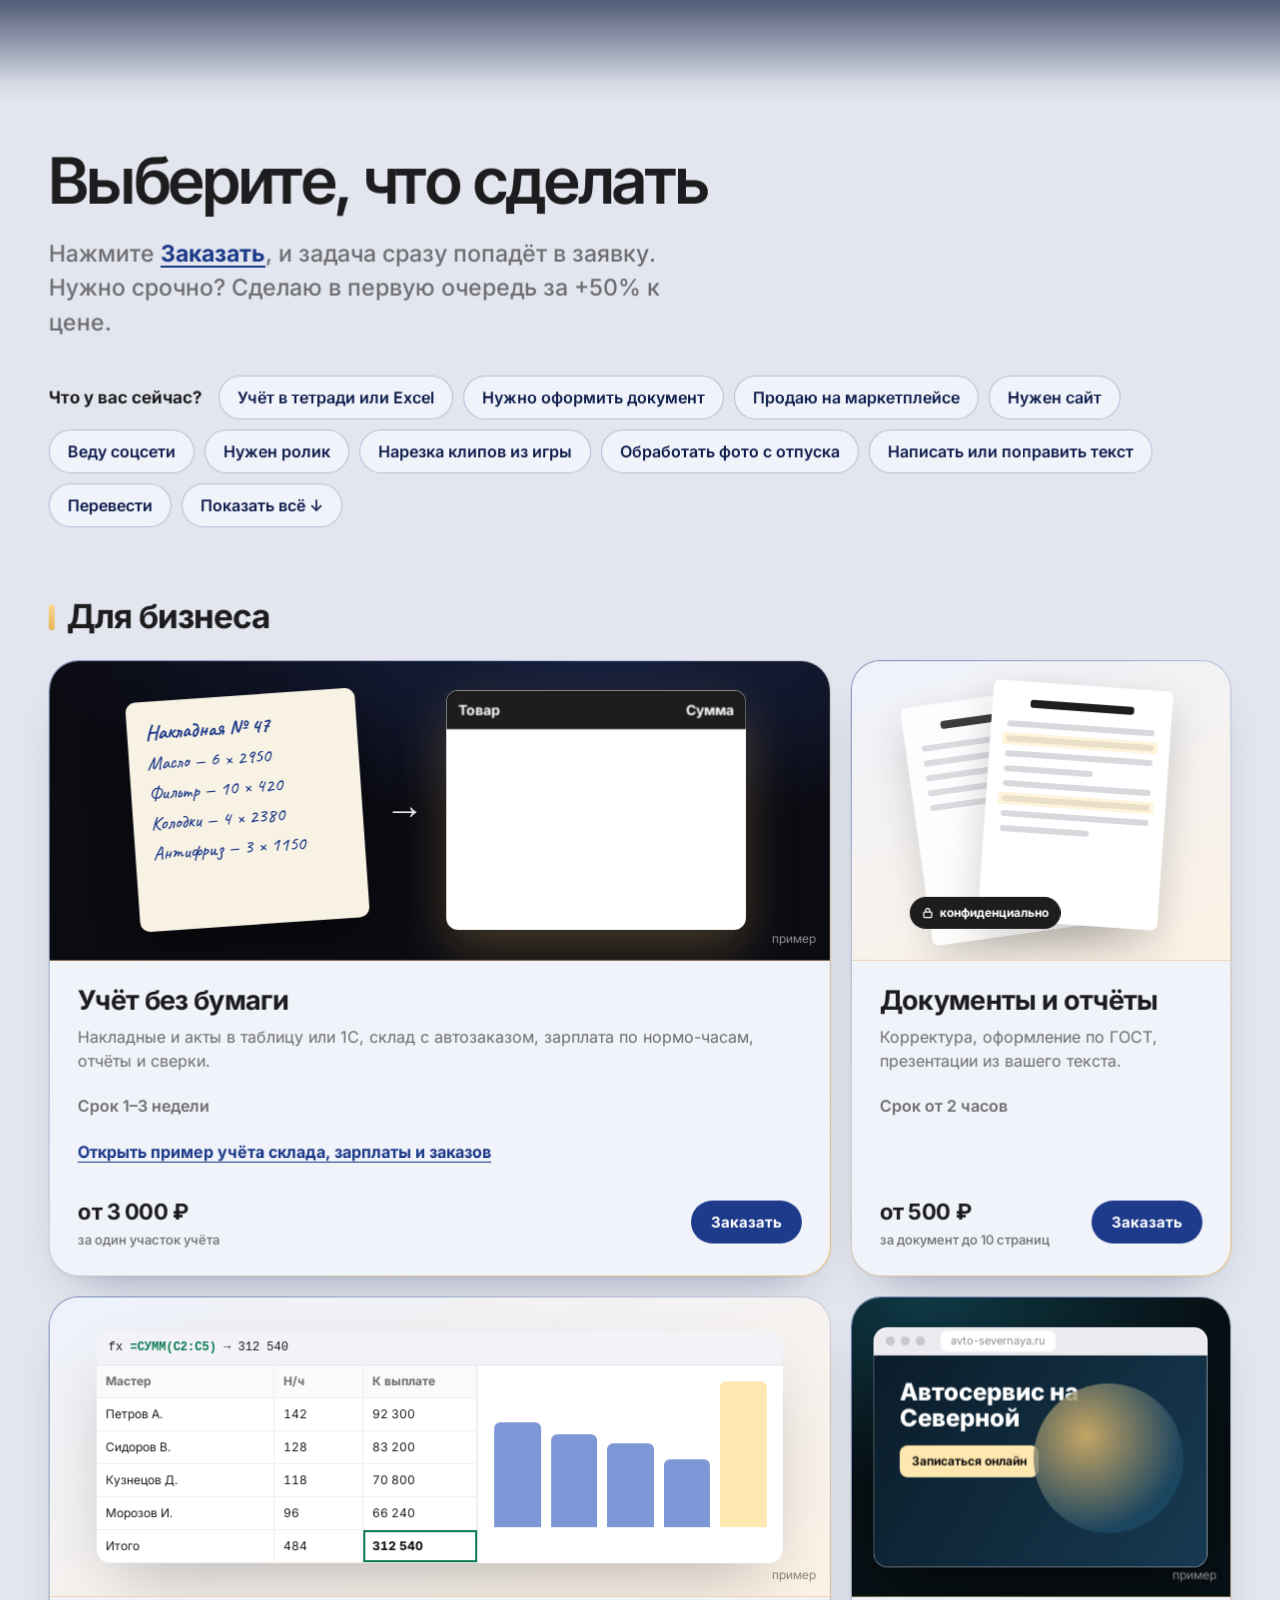
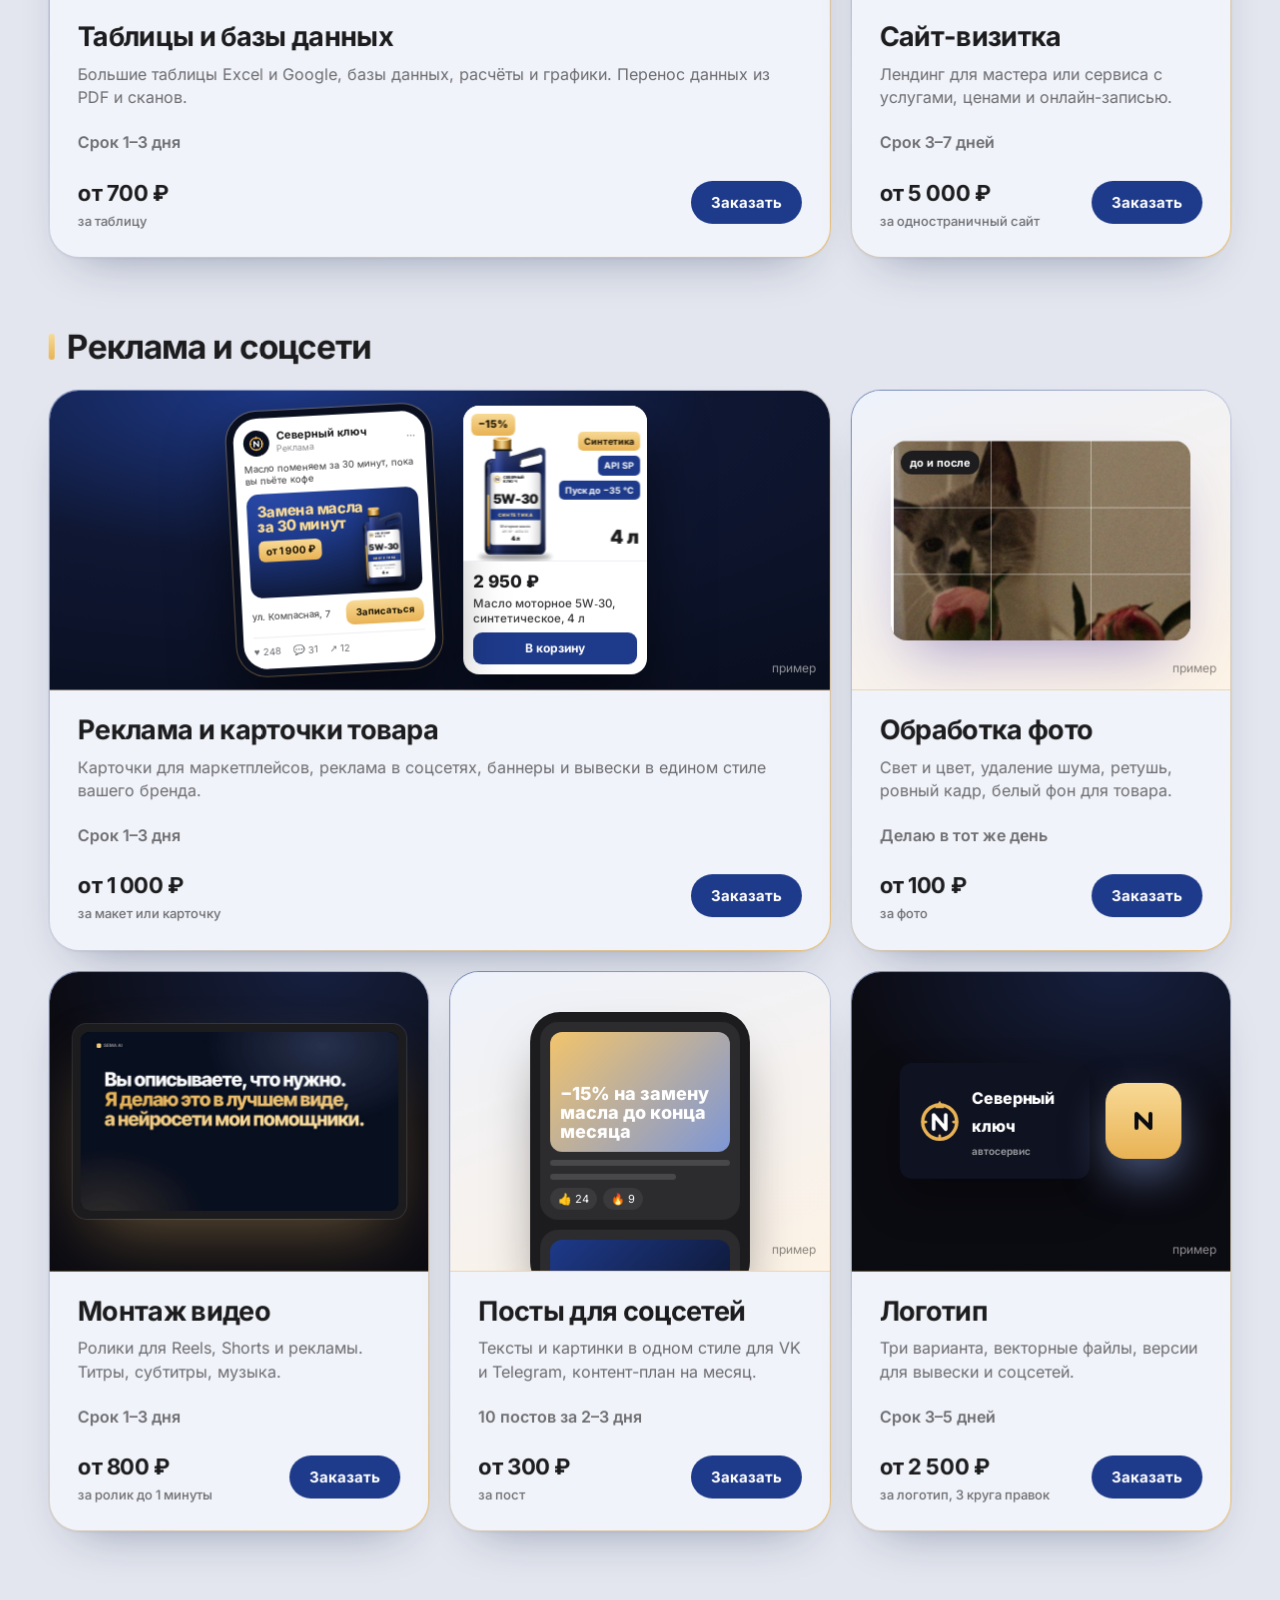
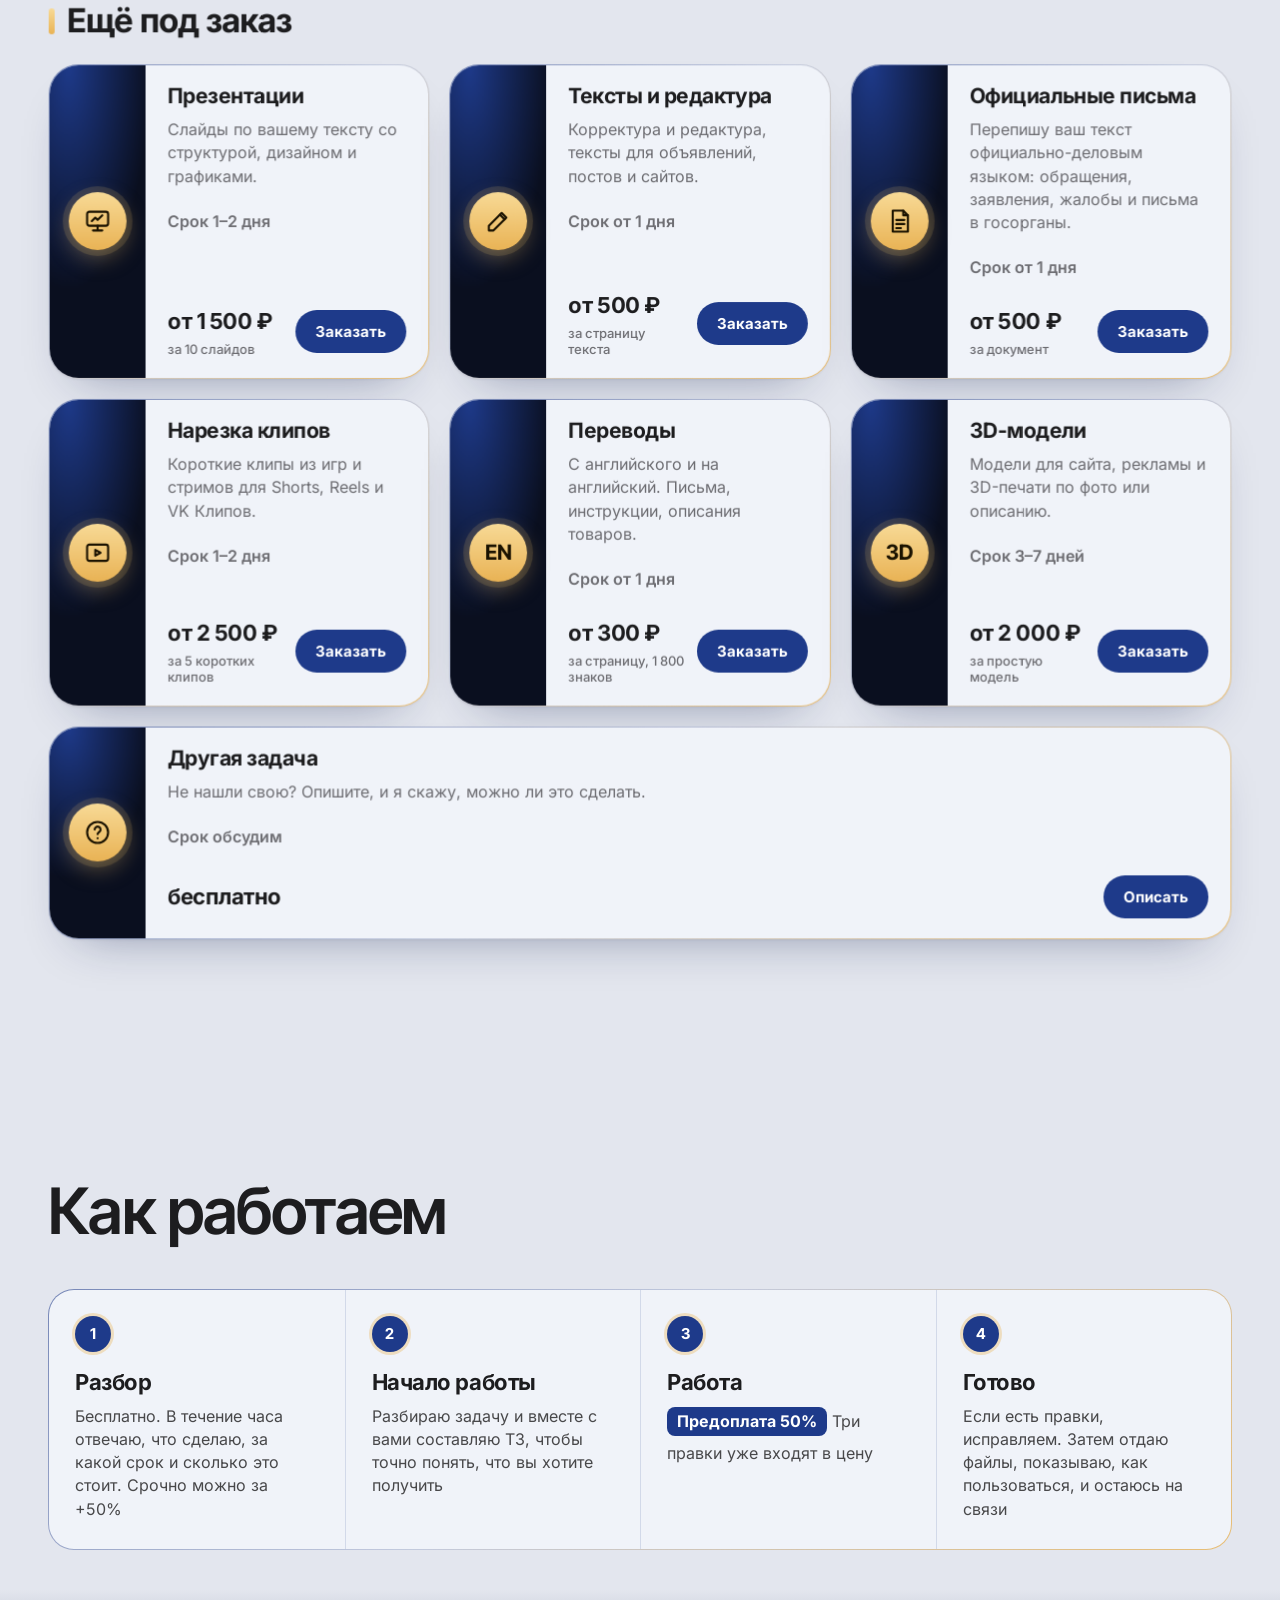
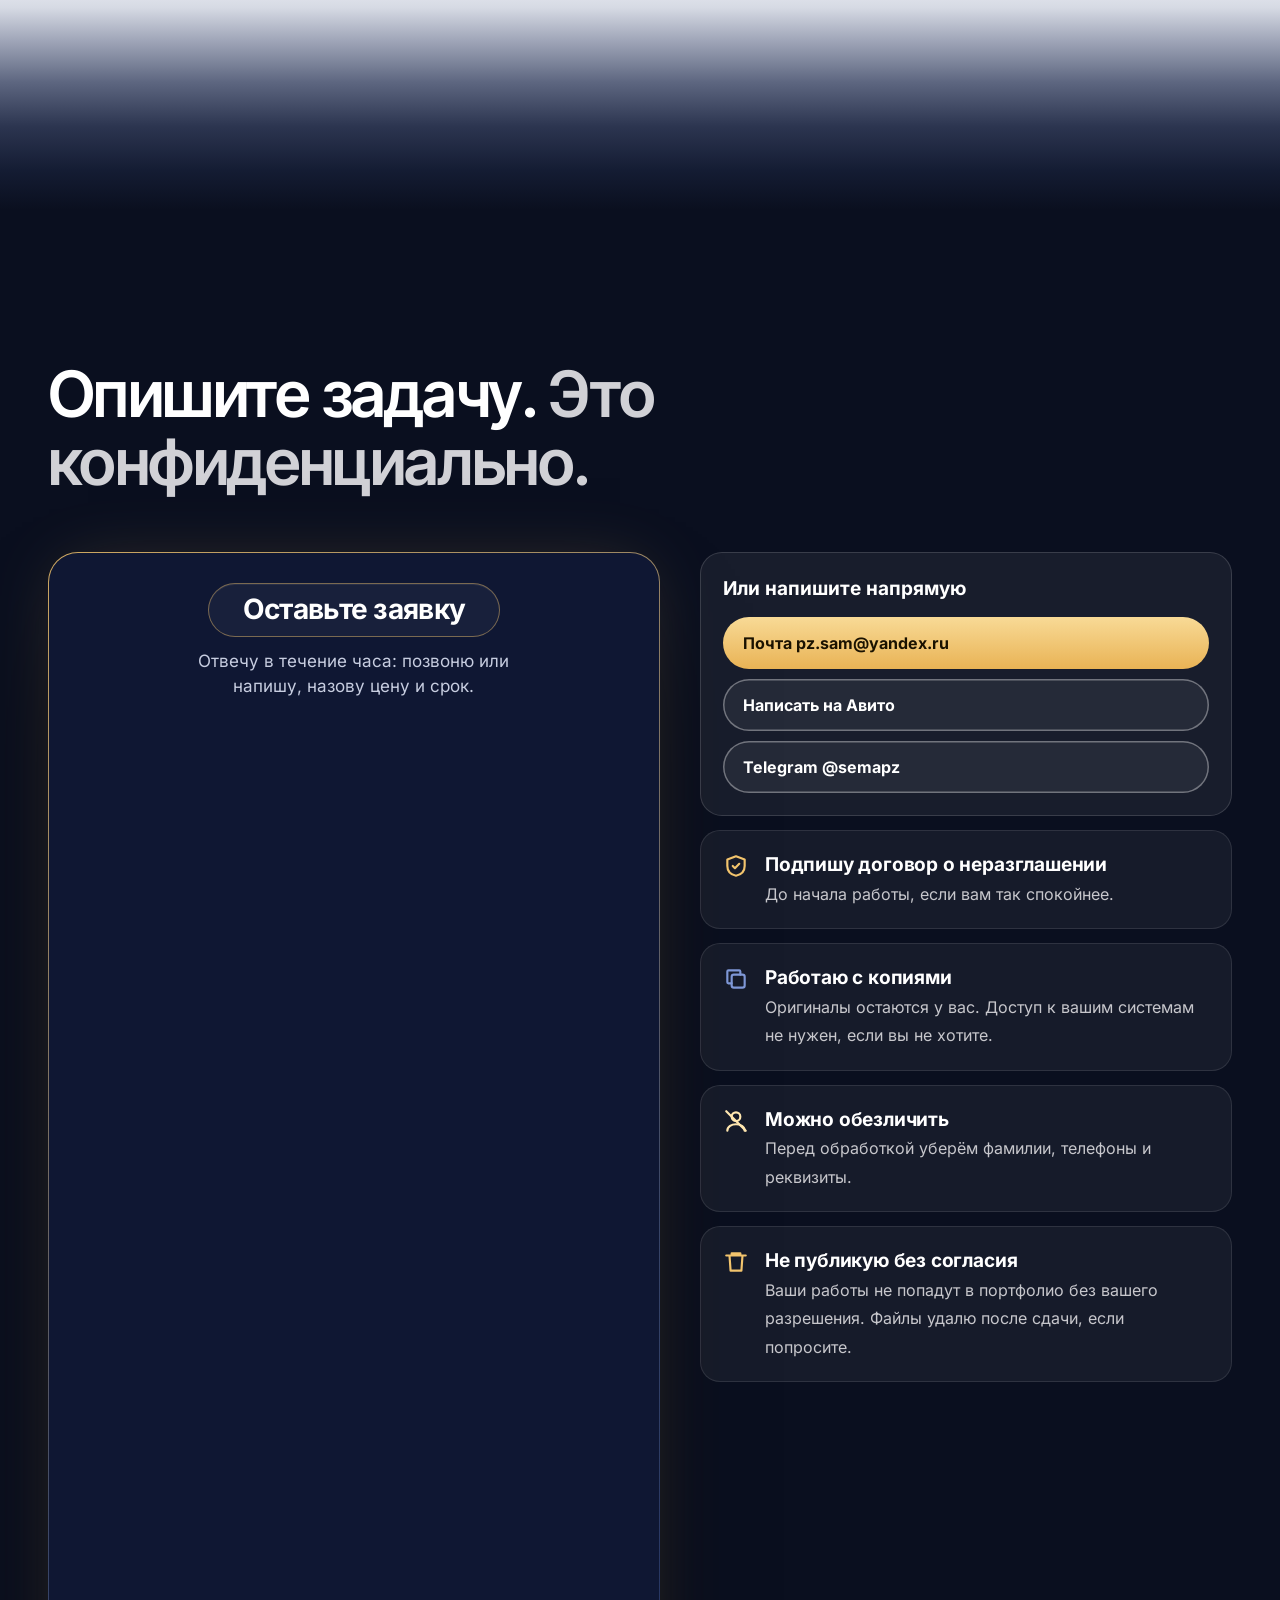
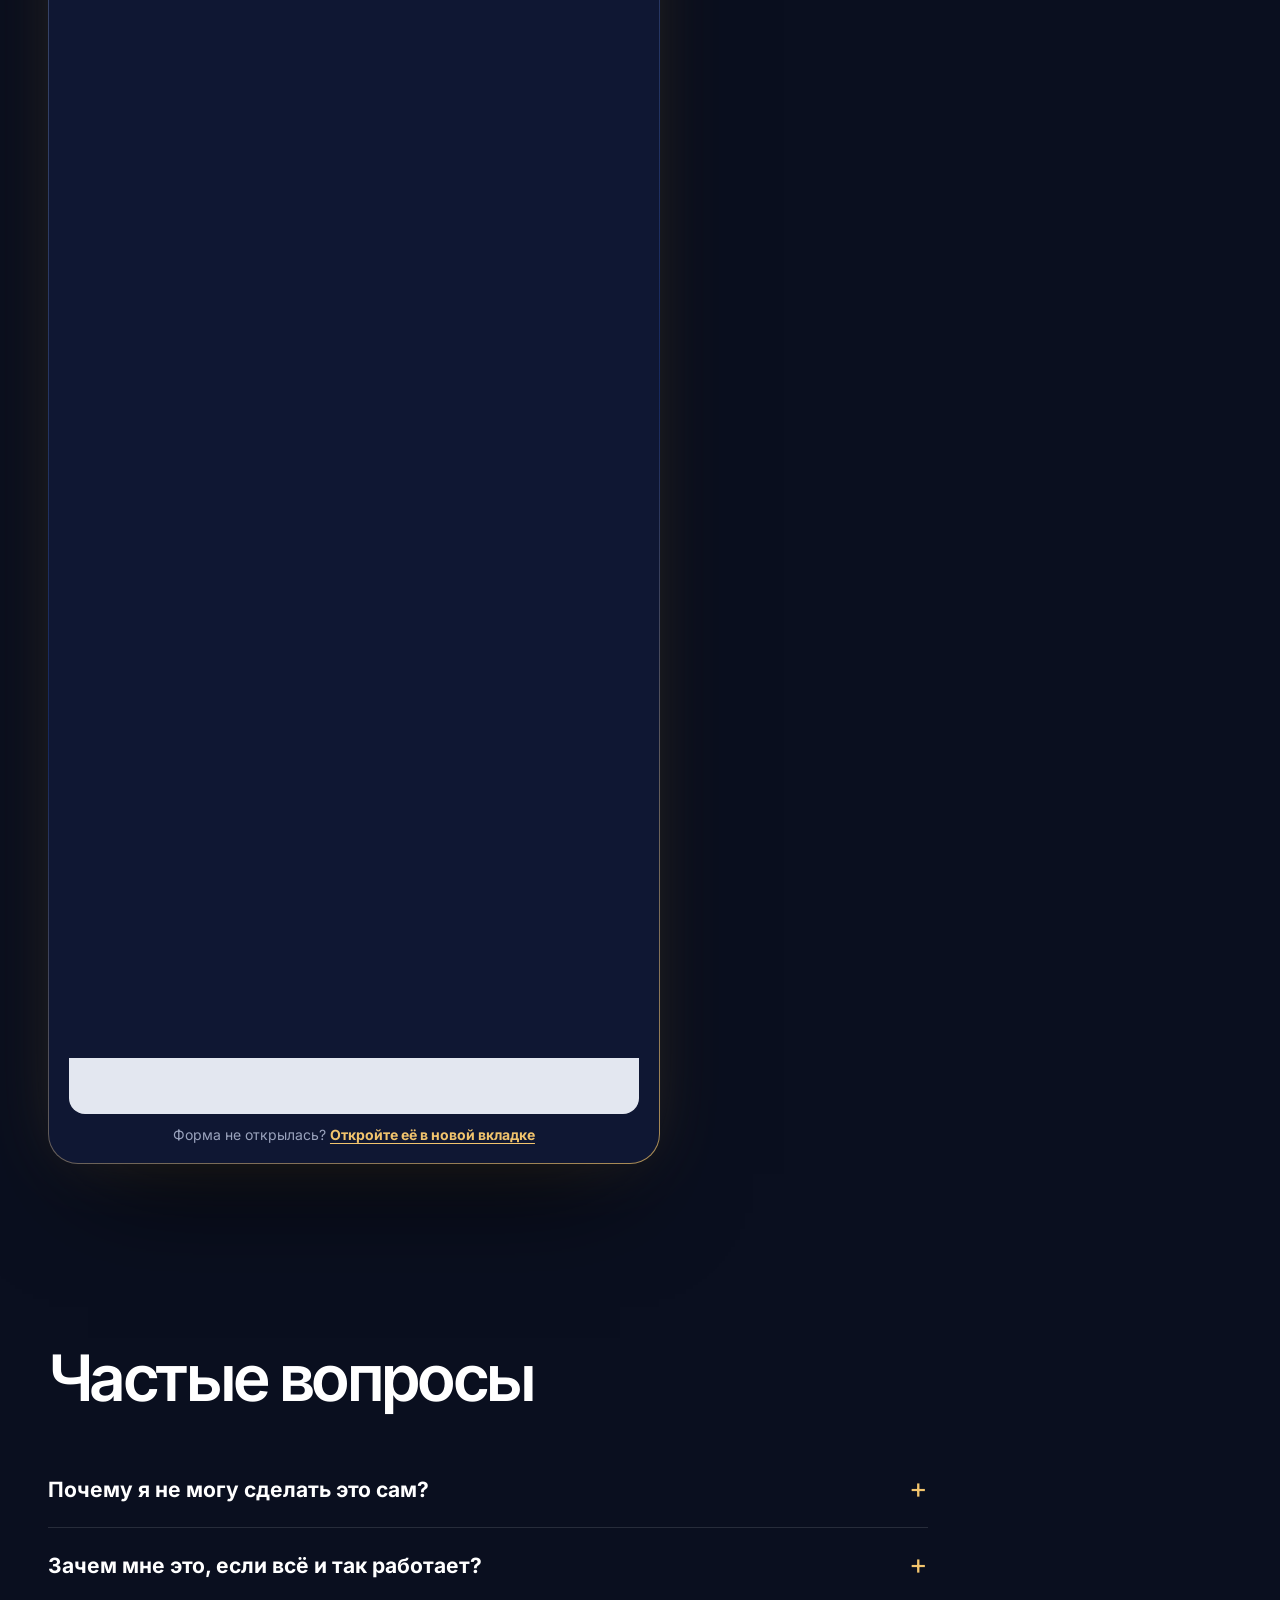
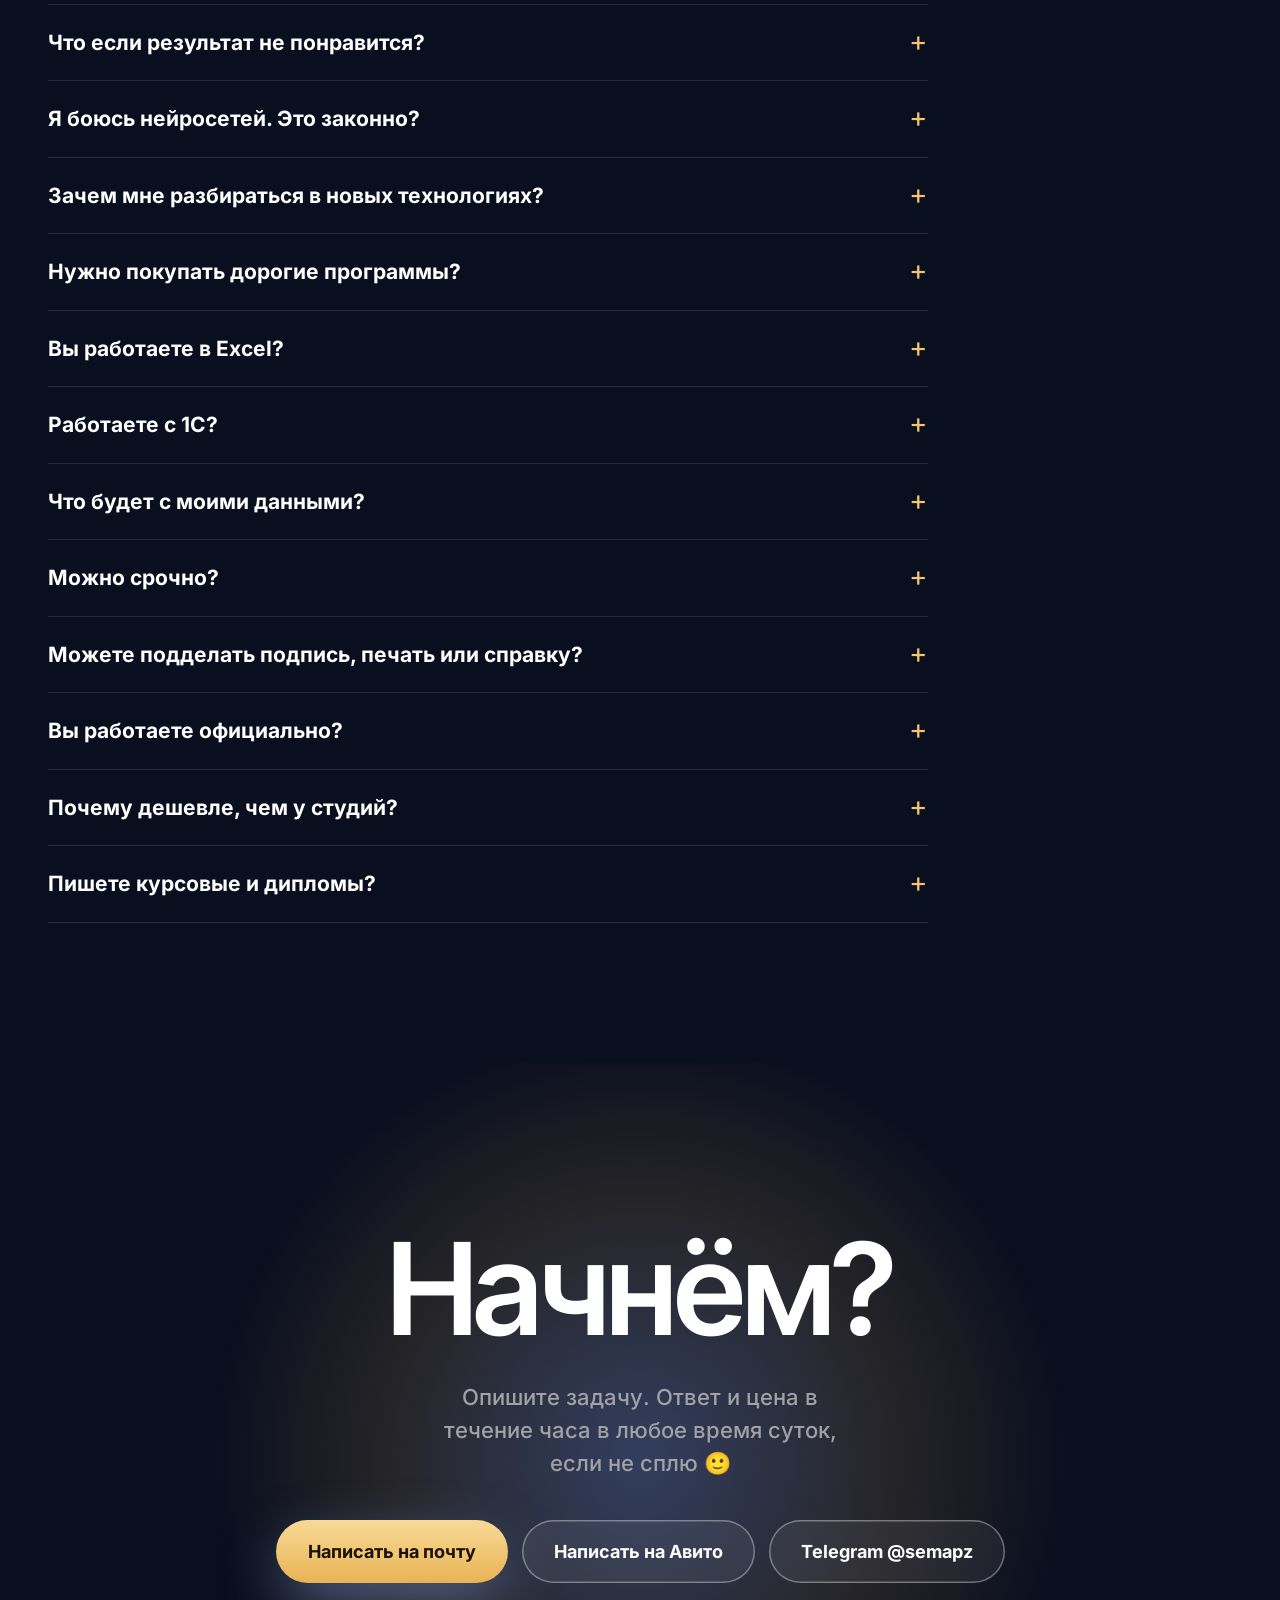
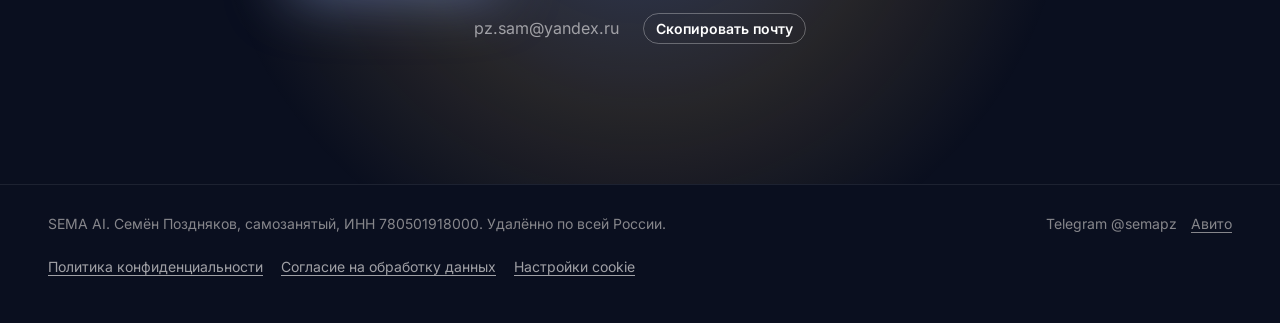
==== commit bca89085: "Услуги и шаги в синих и золотых рамках, рамка и свечение ролика, форма заявки в тёмном оформлении, с" ====
--- a/index.html
+++ b/index.html
@@ -635,8 +635,39 @@
 @media (min-width:1061px){.order-grid .side{position:sticky;top:92px}}
 @media (max-width:640px){.form.yaf{padding:22px 6px 14px}.form.yaf h3,.form.yaf .hint{padding:0 14px}}
 /* v16: северное сияние в шапке, плавные волны за курсором */
-.aurora{position:absolute;inset:0;width:100%;height:100%;pointer-events:none;z-index:0;opacity:.6;filter:blur(5px);-webkit-mask-image:linear-gradient(to bottom,#000 55%,transparent 100%);mask-image:linear-gradient(to bottom,#000 55%,transparent 100%)}
+.aurora{position:absolute;inset:0;width:100%;height:100%;pointer-events:none;z-index:0;opacity:.6;filter:blur(7px);-webkit-mask-image:linear-gradient(to bottom,#000 55%,transparent 100%);mask-image:linear-gradient(to bottom,#000 55%,transparent 100%)}
 .nav .wrap{position:relative;z-index:1}
+/* v17: светлые блоки в синем и золотом, рамка ролика, тёмная форма заявки */
+:root{--card:#F0F3F9;--frame:linear-gradient(140deg,rgba(30,58,138,.55),rgba(30,58,138,.16) 45%,rgba(233,179,85,.8))}
+.light .prod{border:1.5px solid transparent;background:linear-gradient(var(--card),var(--card)) padding-box,var(--frame) border-box;box-shadow:0 1px 2px rgba(10,15,31,.05),0 24px 48px -30px rgba(15,29,77,.45)}
+.light .prod:hover{box-shadow:0 30px 60px -30px rgba(15,29,77,.5),0 0 0 1px rgba(233,179,85,.35)}
+.light .prod .vis{border-bottom:1px solid rgba(233,179,85,.45)}
+.light .prod.hit{box-shadow:0 0 0 3px #E9B355,0 30px 60px -30px rgba(15,29,77,.5)}
+.order-btn{background:#1E3A8A;transition:background .25s,color .25s}
+.order-btn:hover{background:linear-gradient(180deg,#F8DA96,#E9B355);color:#1a1200}
+.pick button{background:var(--card);border-color:rgba(30,58,138,.28);color:#0f1d4d}
+.pick button:hover{border-color:#1E3A8A}
+.pick button[aria-pressed="true"]{background:#1E3A8A;color:#fff;border-color:#1E3A8A;box-shadow:0 0 0 2px rgba(233,179,85,.55)}
+.grp-h h3::before{content:"";display:inline-block;width:6px;height:.78em;border-radius:3px;background:linear-gradient(180deg,#F8DA96,#E9B355);margin-right:12px;vertical-align:-.04em}
+.lede-link{color:#1E3A8A}
+.flow{border:1.5px solid transparent;background:linear-gradient(var(--card),var(--card)) padding-box,var(--frame) border-box}
+.flow li::before{background:#1E3A8A;box-shadow:0 0 0 3px rgba(233,179,85,.35)}
+.flow li+li{border-color:rgba(30,58,138,.14)}
+.flow mark{background:#1E3A8A}
+@media (max-width:1060px){.flow li:nth-child(n+3){border-top-color:rgba(30,58,138,.14)}}
+@media (max-width:680px){.flow li+li{border-top-color:rgba(30,58,138,.14)}}
+/* reel frame */
+.reel .screen{border:1.5px solid transparent;background:linear-gradient(180deg,#161c31,#0c1122) padding-box,linear-gradient(140deg,rgba(242,196,109,.85),rgba(126,151,214,.5) 35%,rgba(255,255,255,.55) 55%,rgba(126,151,214,.45) 75%,rgba(242,196,109,.75)) border-box;box-shadow:inset 0 1px 0 rgba(255,255,255,.12),0 0 40px -4px rgba(214,224,255,.38),0 0 120px -6px rgba(126,151,214,.5),0 70px 140px -40px rgba(0,0,0,.9)}
+.reel .screen video{box-shadow:0 0 0 1px rgba(255,255,255,.06)}
+/* order card */
+.form.yaf{text-align:center;color:#fff;border:1.5px solid transparent;background:linear-gradient(#0f1733,#0f1733) padding-box,linear-gradient(150deg,rgba(242,196,109,.85),rgba(126,151,214,.4) 40%,rgba(30,58,138,.6) 70%,rgba(242,196,109,.7)) border-box;box-shadow:0 0 70px -18px rgba(242,196,109,.22),0 50px 110px -40px rgba(0,0,0,.9)}
+.form.yaf h3{display:inline-block;color:#fff;font-size:clamp(22px,2.2vw,28px);padding:.42em 1.2em;border:1px solid rgba(242,196,109,.45);border-radius:999px;background:rgba(255,255,255,.04);box-shadow:inset 0 1px 0 rgba(255,255,255,.07)}
+.form.yaf .hint{color:#c7cde0;max-width:36ch;margin:12px auto 0;text-align:center}
+.yaf-box{margin-top:14px;background:linear-gradient(to top,#E3E7F0 0,#E3E7F0 56px,transparent 56px);border-radius:16px}
+.yaf-box iframe{background:transparent}
+.yaf-alt{color:#9aa3bd;text-align:center}
+.yaf-alt a{color:#F2C46D}
+@media (max-width:640px){.form.yaf h3{font-size:21px}}
 </style>
 </head>
 <body>
@@ -1263,18 +1294,18 @@
 (function(){
   var c=document.querySelector('canvas.aurora');if(!c||!c.getContext)return;
   var g=c.getContext('2d'),W=0,H=0,K=.5,run=true,t0=performance.now();
-  var L=[ {rgb:'80,226,176', a:.9, amp:8, wl:440,sp:.55, y:20,lw:15,off:0,   span:560,ph:0,  k:.08},
-          {rgb:'126,151,214',a:.85,amp:6, wl:320,sp:-.42,y:15,lw:12,off:-150,span:440,ph:1.7,k:.05},
-          {rgb:'242,196,109',a:.65,amp:5, wl:560,sp:.33, y:26,lw:9, off:170, span:360,ph:3.1,k:.032}];
+  var L=[ {rgb:'80,226,176', a:.8, amp:7, wl:460,sp:.32, y:20,lw:16,off:0,   span:640,ph:0,  k:.022},
+          {rgb:'126,151,214',a:.75,amp:5, wl:360,sp:.26, y:15,lw:13,off:-140,span:520,ph:1.7,k:.016},
+          {rgb:'242,196,109',a:.55,amp:4, wl:580,sp:.22, y:26,lw:10,off:160, span:440,ph:3.1,k:.012}];
   var tx=innerWidth*.5,near=0,nt=0;L.forEach(function(l){l.x=tx;});
   function size(){W=c.clientWidth;H=c.clientHeight;c.width=Math.ceil(W*K);c.height=Math.ceil(H*K);g.setTransform(K,0,0,K,0,0);}
   function draw(t){
     g.clearRect(0,0,W,H);g.globalCompositeOperation='lighter';
     L.forEach(function(l,n){
       var cx=l.x+l.off,x0=cx-l.span,x1=cx+l.span,gr=g.createLinearGradient(x0,0,x1,0),c0='rgba('+l.rgb+',';
-      gr.addColorStop(0,c0+'0)');gr.addColorStop(.28,c0+(l.a*.35)+')');gr.addColorStop(.5,c0+l.a+')');gr.addColorStop(.72,c0+(l.a*.35)+')');gr.addColorStop(1,c0+'0)');
+      [[0,0],[.15,.08],[.3,.32],[.42,.75],[.5,1],[.58,.75],[.7,.32],[.85,.08],[1,0]].forEach(function(q){gr.addColorStop(q[0],c0+(l.a*q[1]).toFixed(3)+')');});
       g.beginPath();
-      for(var x=x0;x<=x1;x+=6){var y=l.y+l.amp*Math.sin(x/l.wl*6.283+t*l.sp+l.ph)+l.amp*.45*Math.sin(x/(l.wl*.57)*6.283-t*l.sp*1.4+n);
+      for(var x=x0;x<=x1;x+=6){var d=Math.sqrt((x-cx)*(x-cx)+3600),y=l.y+l.amp*Math.sin(d/l.wl*6.283+t*l.sp+l.ph)+l.amp*.35*Math.sin(x/(l.wl*.6)*6.283-t*l.sp*.8+n);
         if(x===x0)g.moveTo(x,y);else g.lineTo(x,y);}
       g.strokeStyle=gr;g.lineWidth=l.lw;g.lineCap='round';g.lineJoin='round';g.globalAlpha=1;g.stroke();
       g.lineTo(x1,0);g.lineTo(x0,0);g.closePath();g.fillStyle=gr;g.globalAlpha=.28;g.fill();g.globalAlpha=1;
@@ -1287,8 +1318,8 @@
   document.documentElement.addEventListener('mouseleave',function(){nt=0;});
   if(touch)addEventListener('scroll',function(){var m=document.documentElement.scrollHeight-innerHeight;tx=innerWidth*(.15+.7*(m>0?scrollY/m:0));},{passive:true});
   function f(now){var t=(now-t0)/1000;
-    L.forEach(function(l,n){var gx=tx+Math.sin(t*(.4+n*.13)+n*2)*40;l.x+=(gx-l.x)*l.k;});
-    near+=(nt-near)*.06;c.style.opacity=(.6+.28*near).toFixed(3);
+    L.forEach(function(l,n){var gx=tx+Math.sin(t*(.25+n*.09)+n*2)*50;l.x+=(gx-l.x)*l.k;});
+    near+=(nt-near)*.025;c.style.opacity=(.6+.28*near).toFixed(3);
     draw(t);if(run)requestAnimationFrame(f);}
   document.addEventListener('visibilitychange',function(){var v=!document.hidden;if(v&&!run){run=true;requestAnimationFrame(f);}run=v;});
   requestAnimationFrame(f);
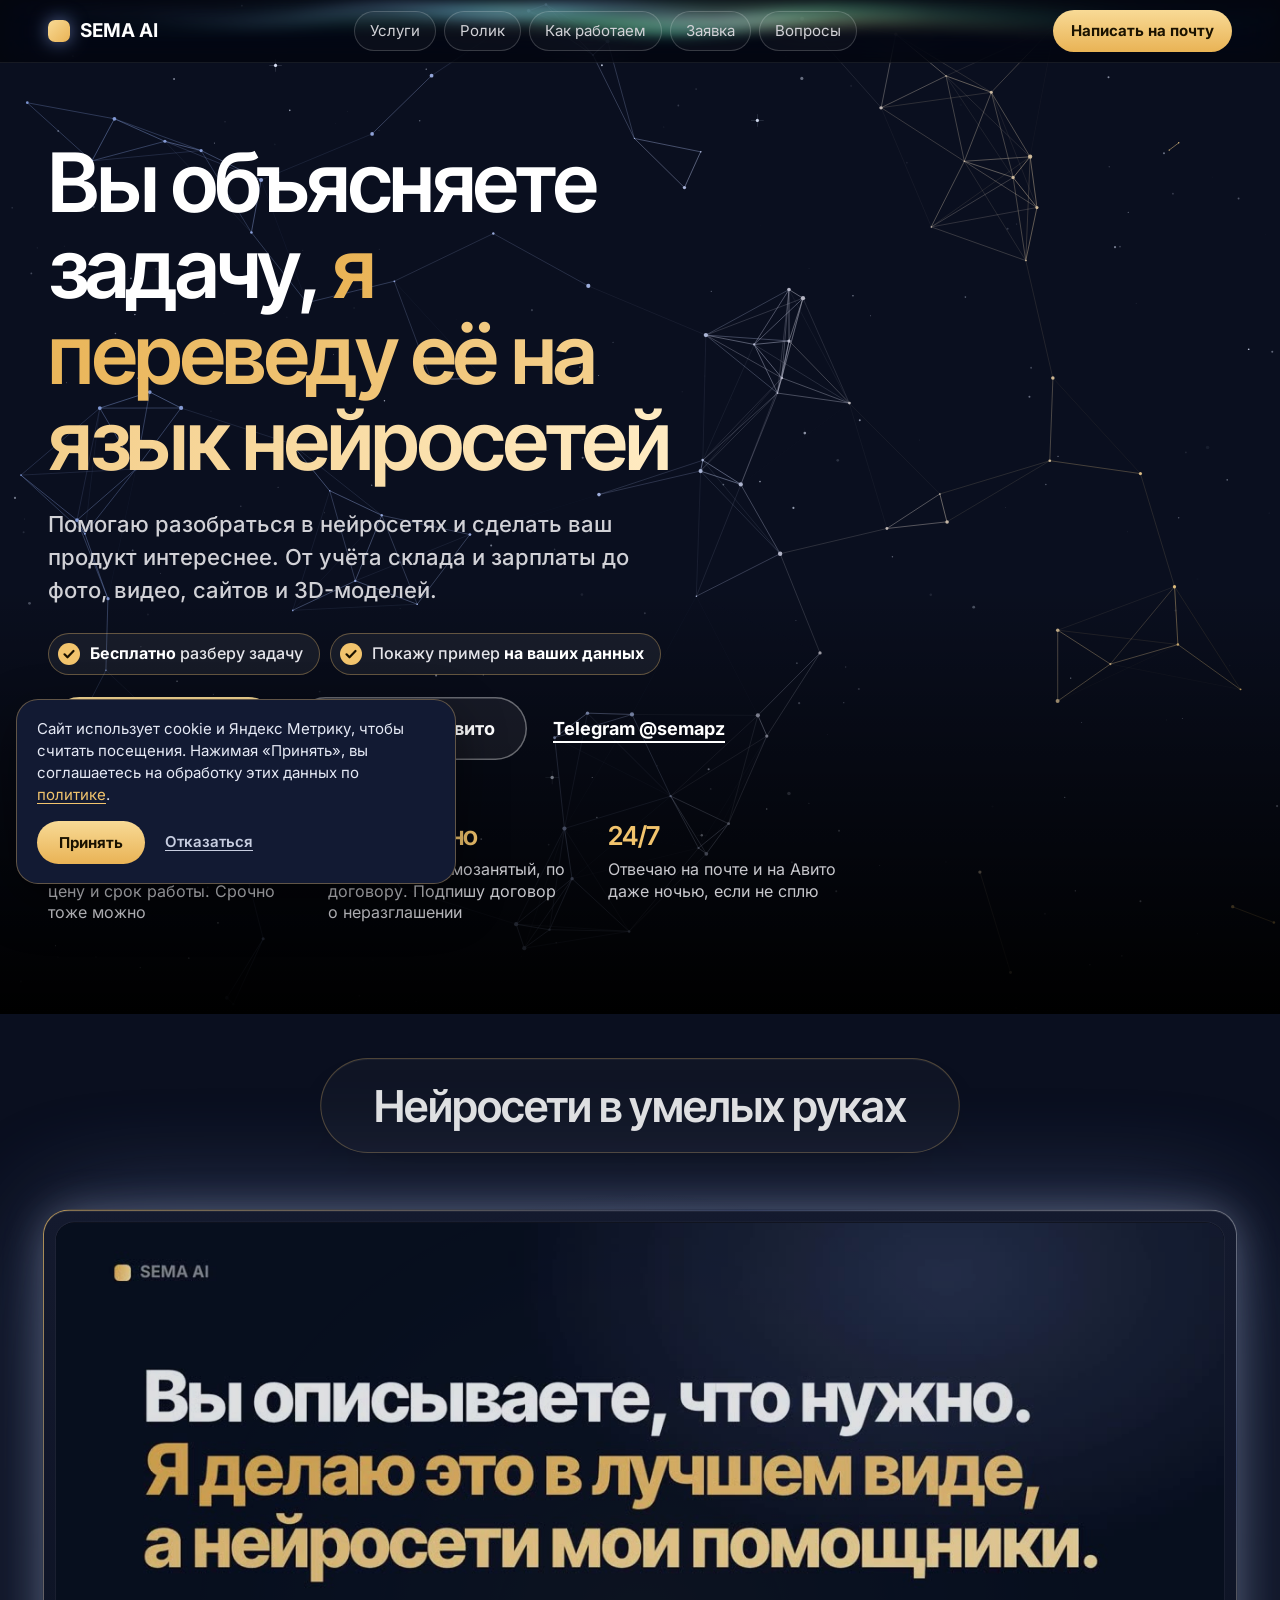
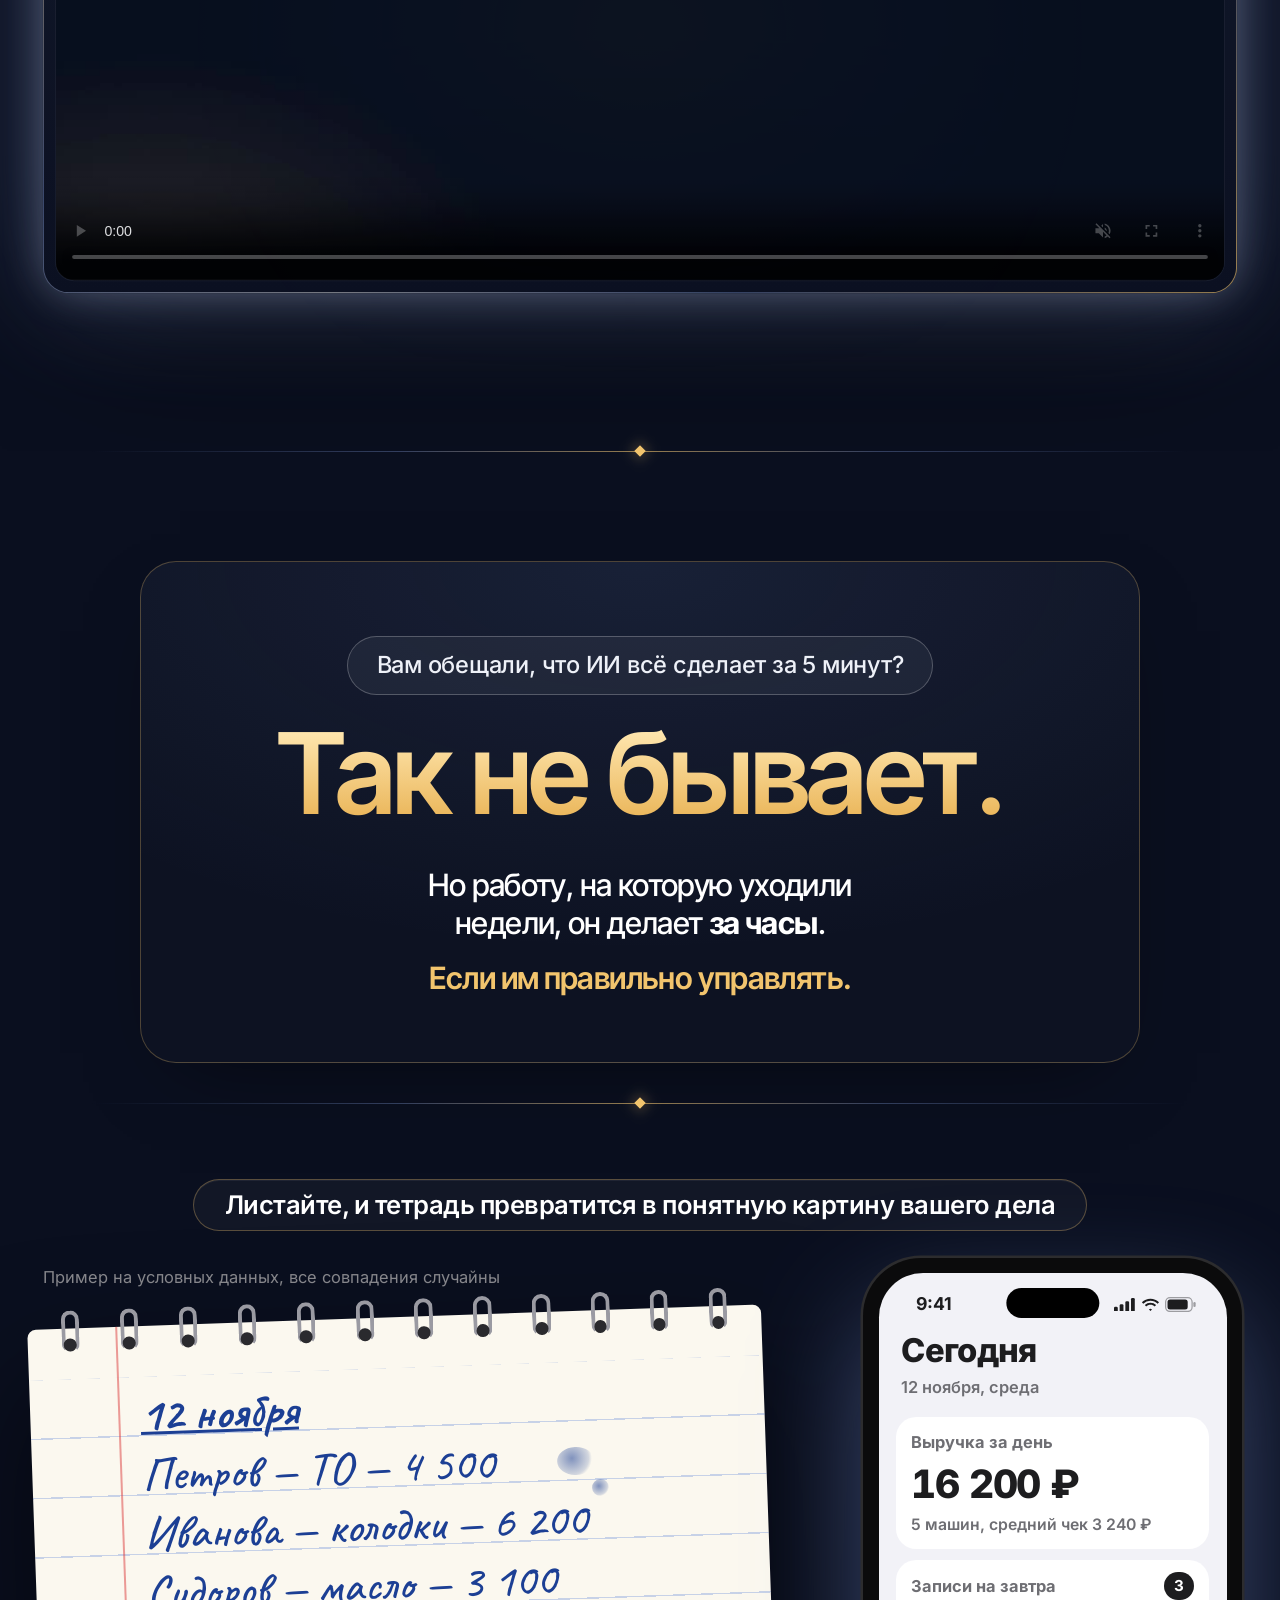
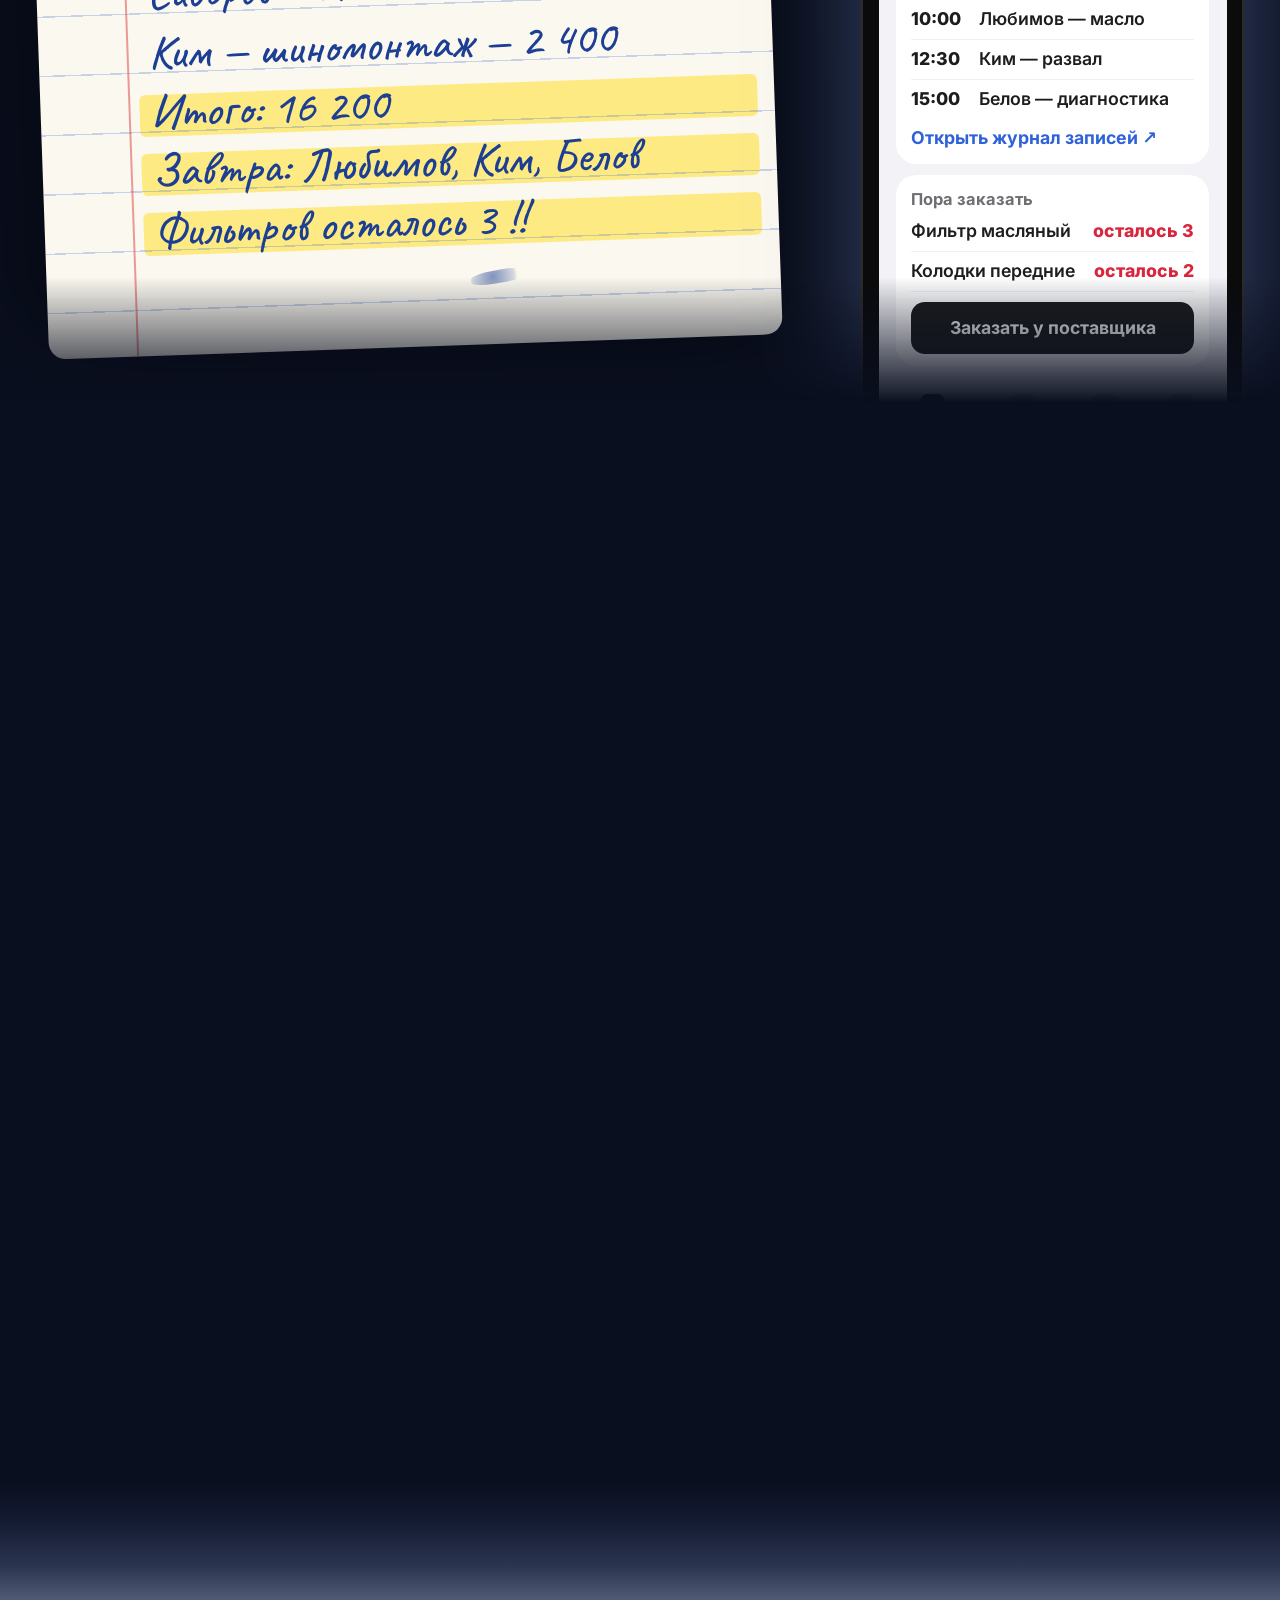
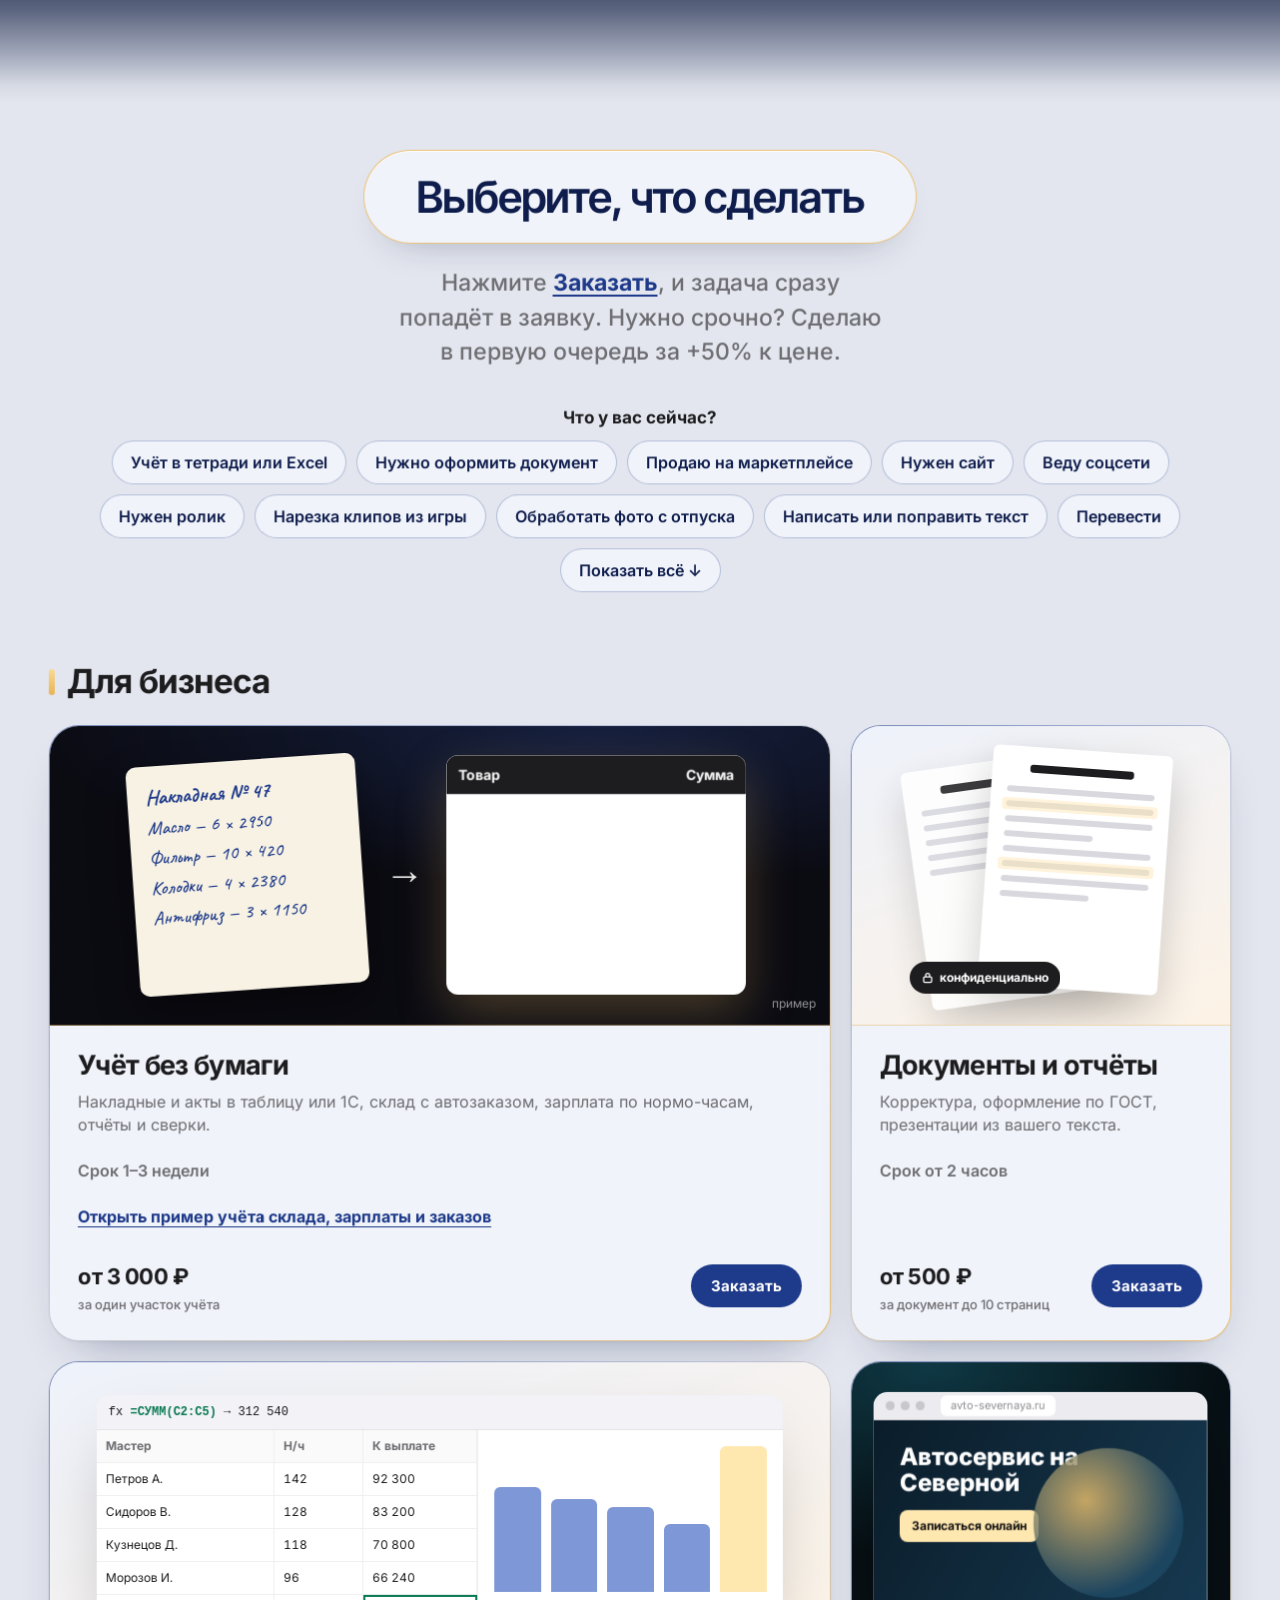
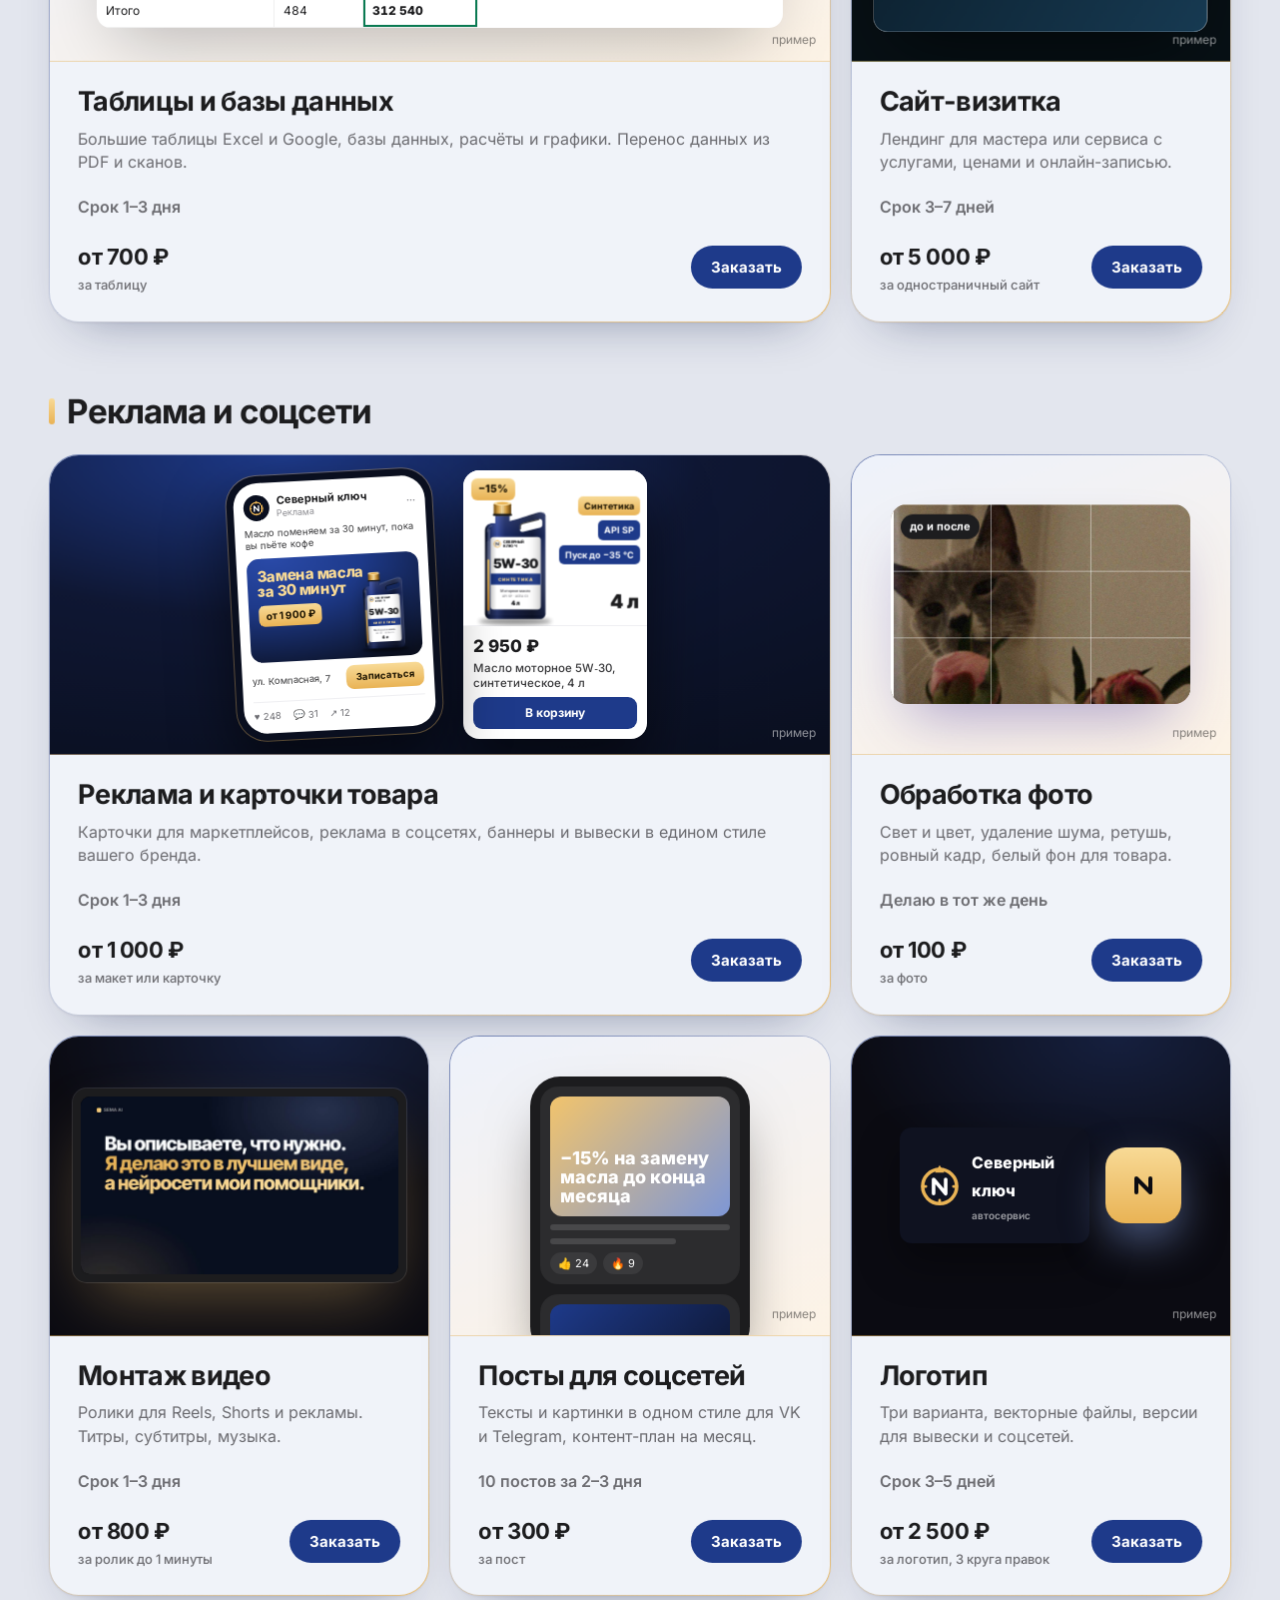
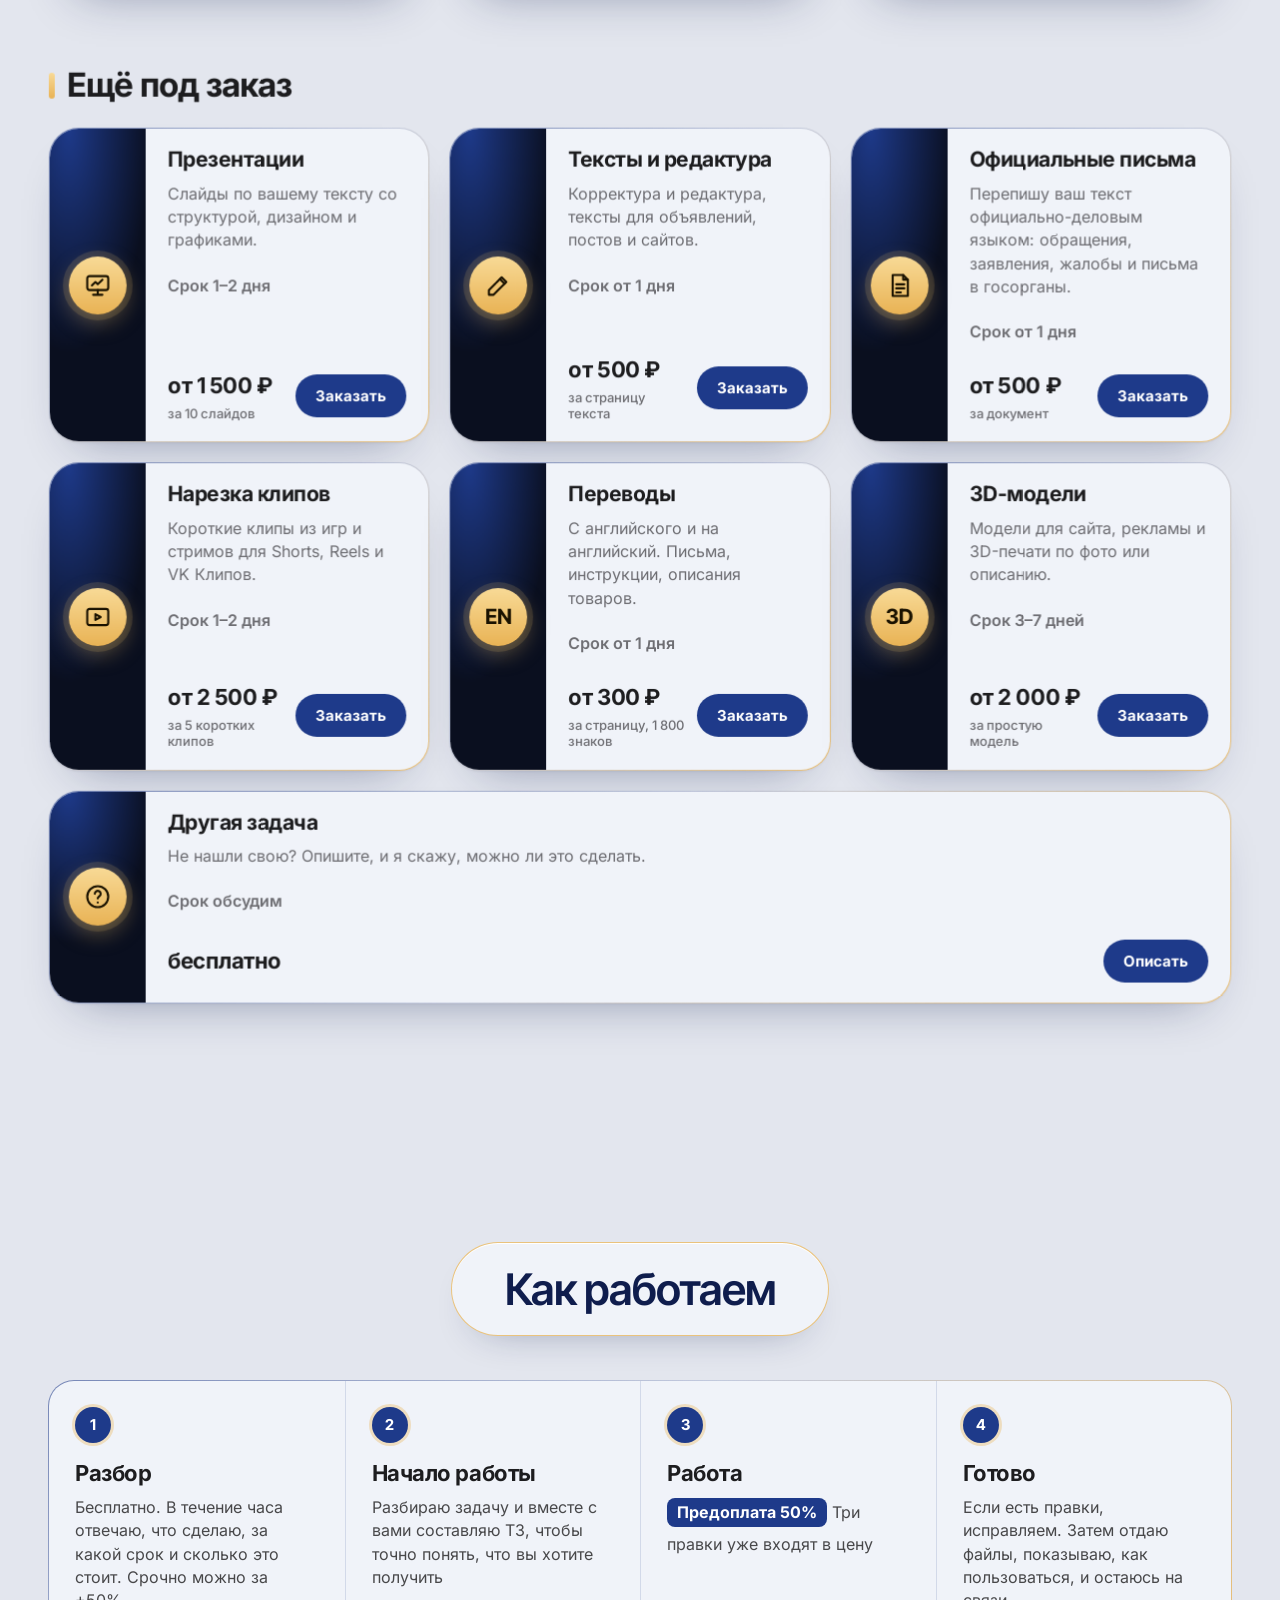
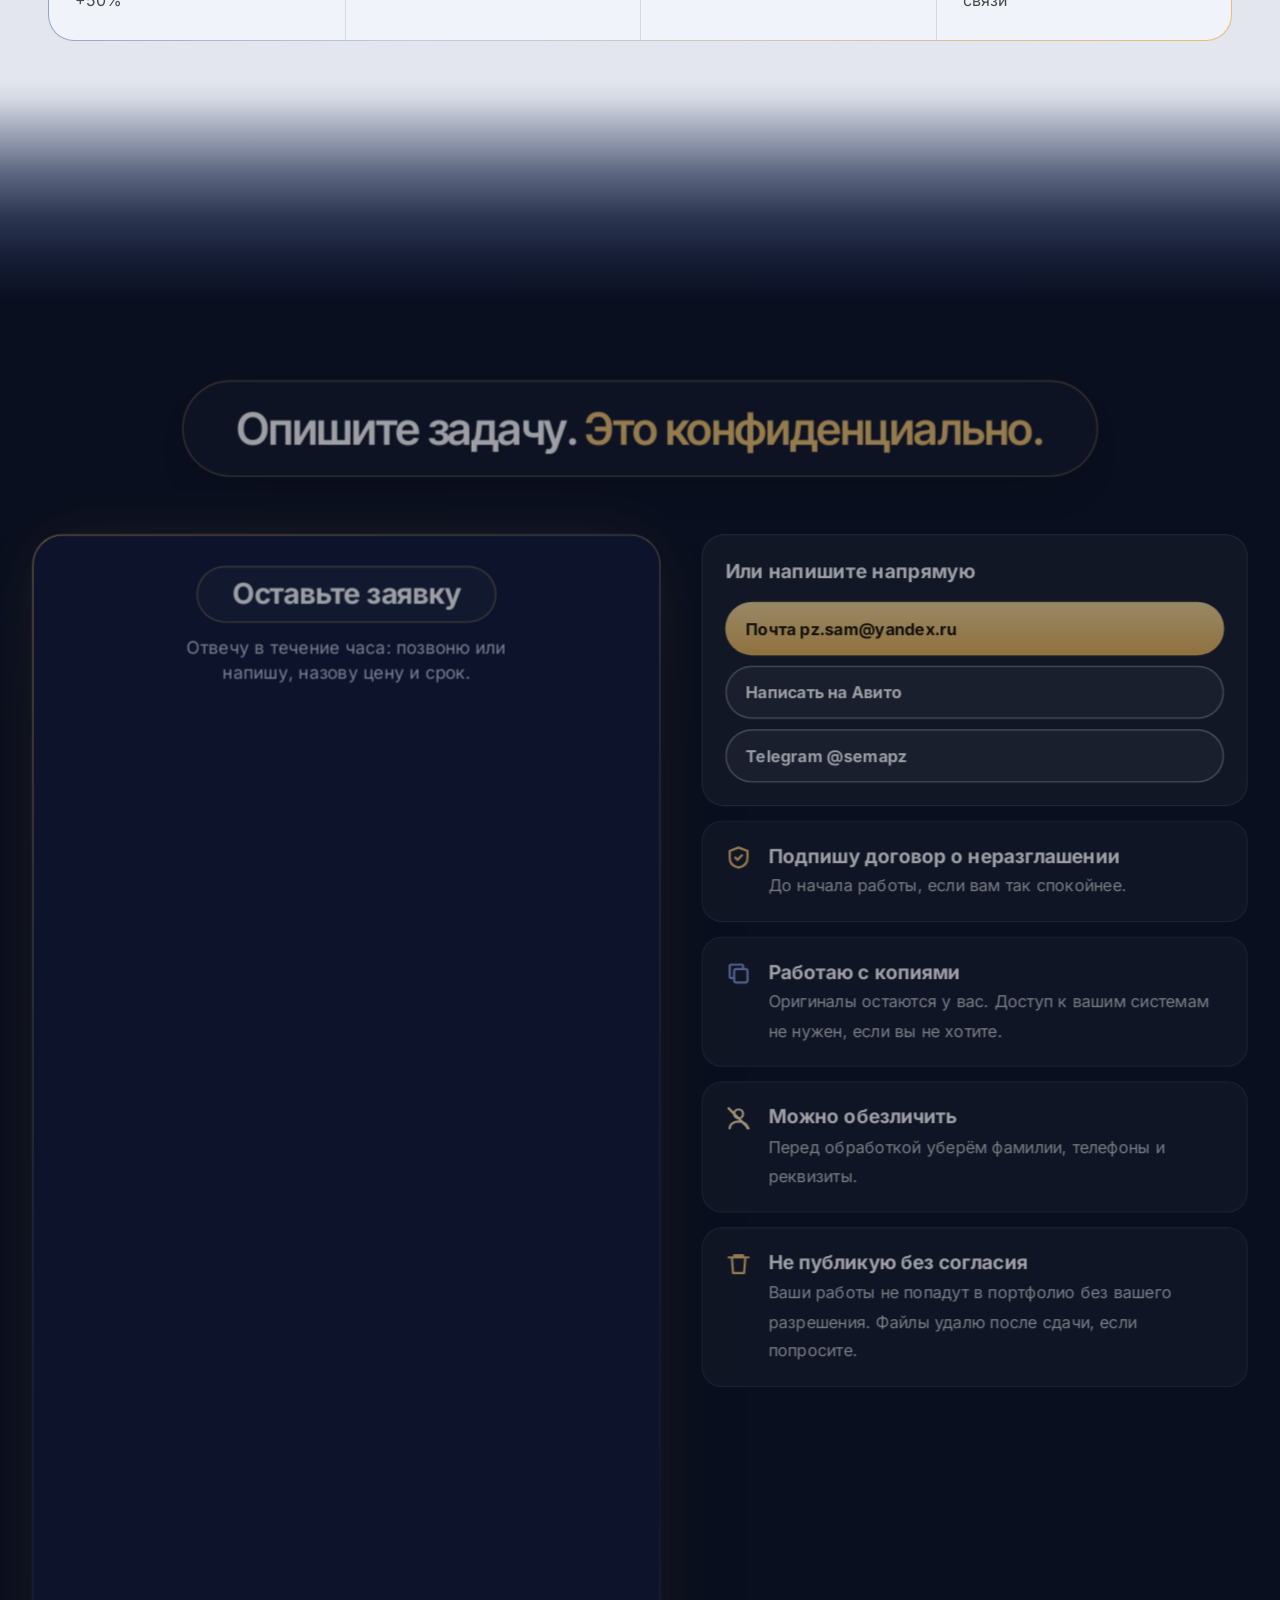
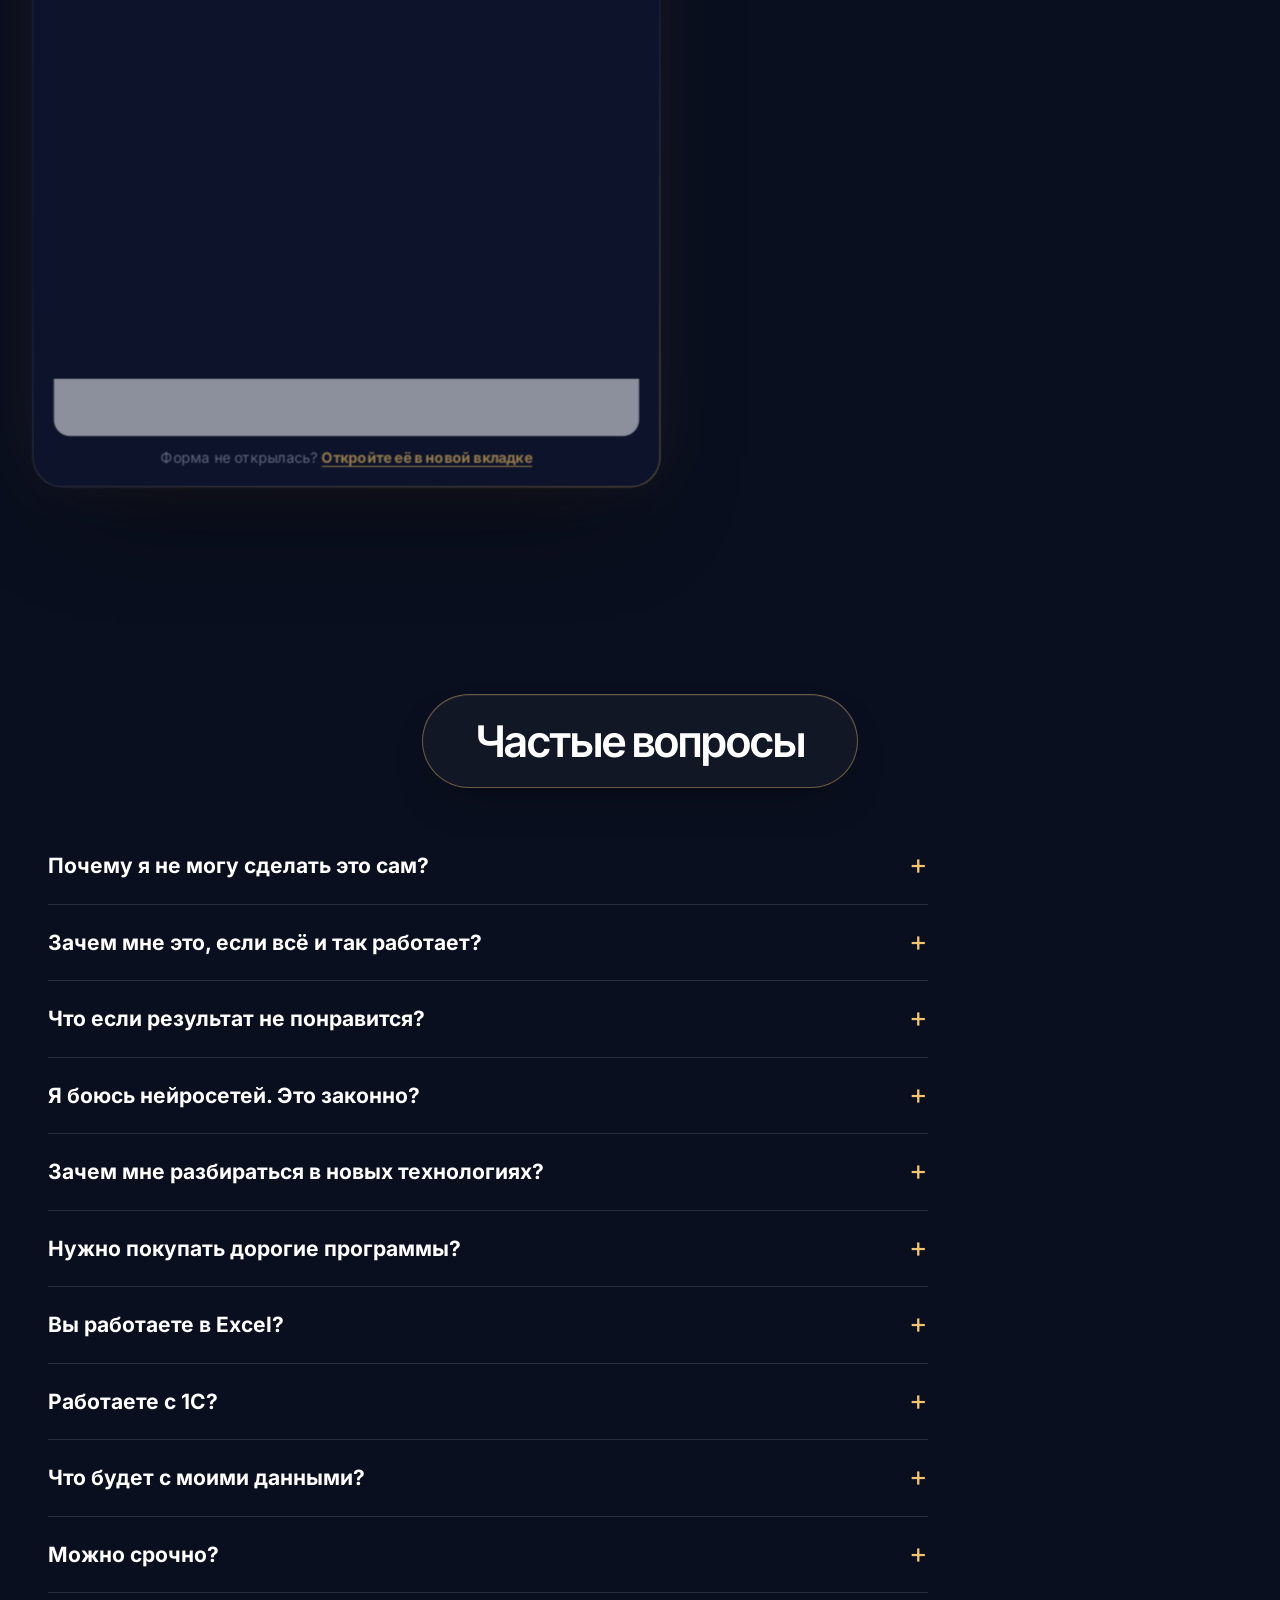
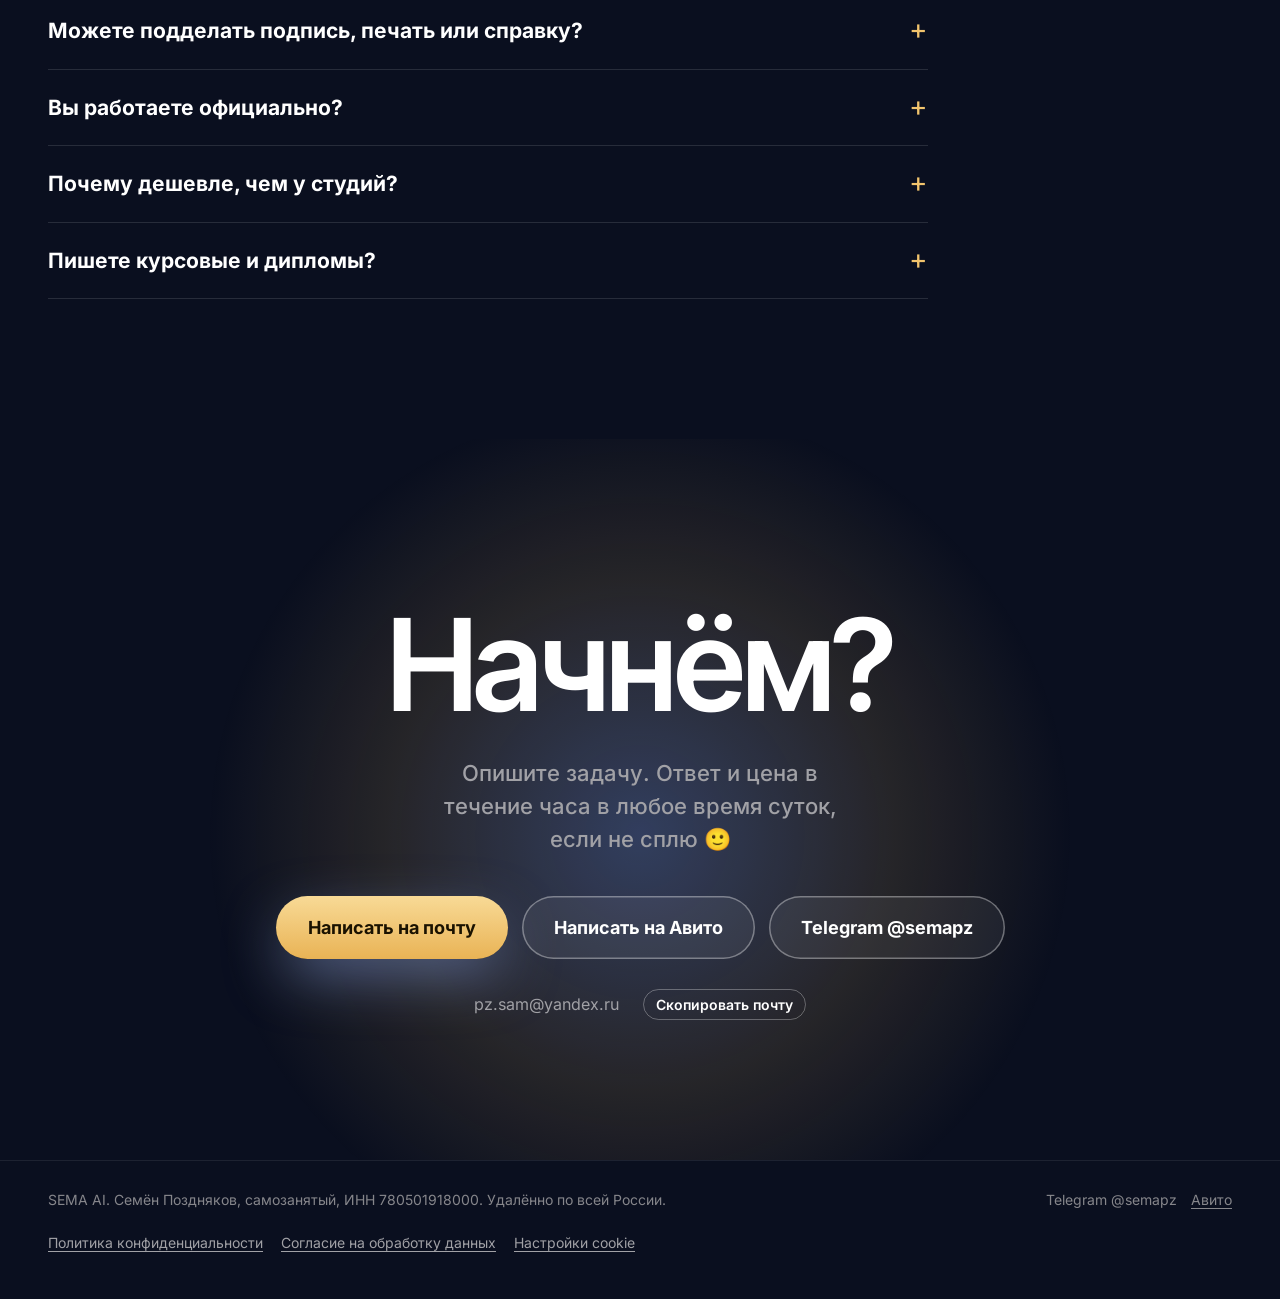
==== commit 60b90b2e: "Заголовки разделов в общей рамке по центру, форма заявки короче: услуга выбирается из списка Co-Auth" ====
--- a/index.html
+++ b/index.html
@@ -628,7 +628,7 @@
 .form.yaf{padding:30px 20px 18px}
 .form.yaf h3,.form.yaf .hint{padding:0 12px}
 .yaf-box{margin-top:12px;background:#fff;border-radius:18px;overflow:hidden}
-.yaf-box iframe{display:block;width:100%;height:2000px;border:0;background:#fff}
+.yaf-box iframe{display:block;width:100%;height:1300px;border:0;background:#fff}
 .yaf-alt{margin:10px 12px 0;font-size:14px;color:#6e6e73}
 .yaf-alt a{color:#1E3A8A;font-weight:700;text-decoration:underline;text-underline-offset:3px}
 .mini .prod.wide{grid-column:1/-1}
@@ -668,6 +668,15 @@
 .yaf-alt{color:#9aa3bd;text-align:center}
 .yaf-alt a{color:#F2C46D}
 @media (max-width:640px){.form.yaf h3{font-size:21px}}
+/* v18: все заголовки разделов в одной рамке по центру */
+.sec-title{display:block;width:fit-content;max-width:100%;margin-left:auto;margin-right:auto;text-align:center;text-wrap:balance;font-size:clamp(26px,3.4vw,46px);line-height:1.12;padding:.5em 1.2em;border-radius:999px;border:1px solid rgba(242,196,109,.4)}
+.dark .sec-title{color:#fff;background:rgba(255,255,255,.035);box-shadow:inset 0 1px 0 rgba(255,255,255,.06),0 20px 50px -30px rgba(0,0,0,.7)}
+.light .sec-title{color:#0f1d4d;border-color:rgba(233,179,85,.75);background:var(--card);box-shadow:inset 0 1px 0 #fff,0 18px 40px -28px rgba(15,29,77,.45)}
+.sec-title .soft{color:#F2C46D}
+.shop .lede{text-align:center;margin-left:auto;margin-right:auto;text-wrap:balance}
+.shop .pick{justify-content:center}
+.shop .pick .q{width:100%;text-align:center;margin-right:0}
+@media (max-width:680px){.sec-title{font-size:24px;border-radius:24px;padding:.5em .9em}}
 </style>
 </head>
 <body>
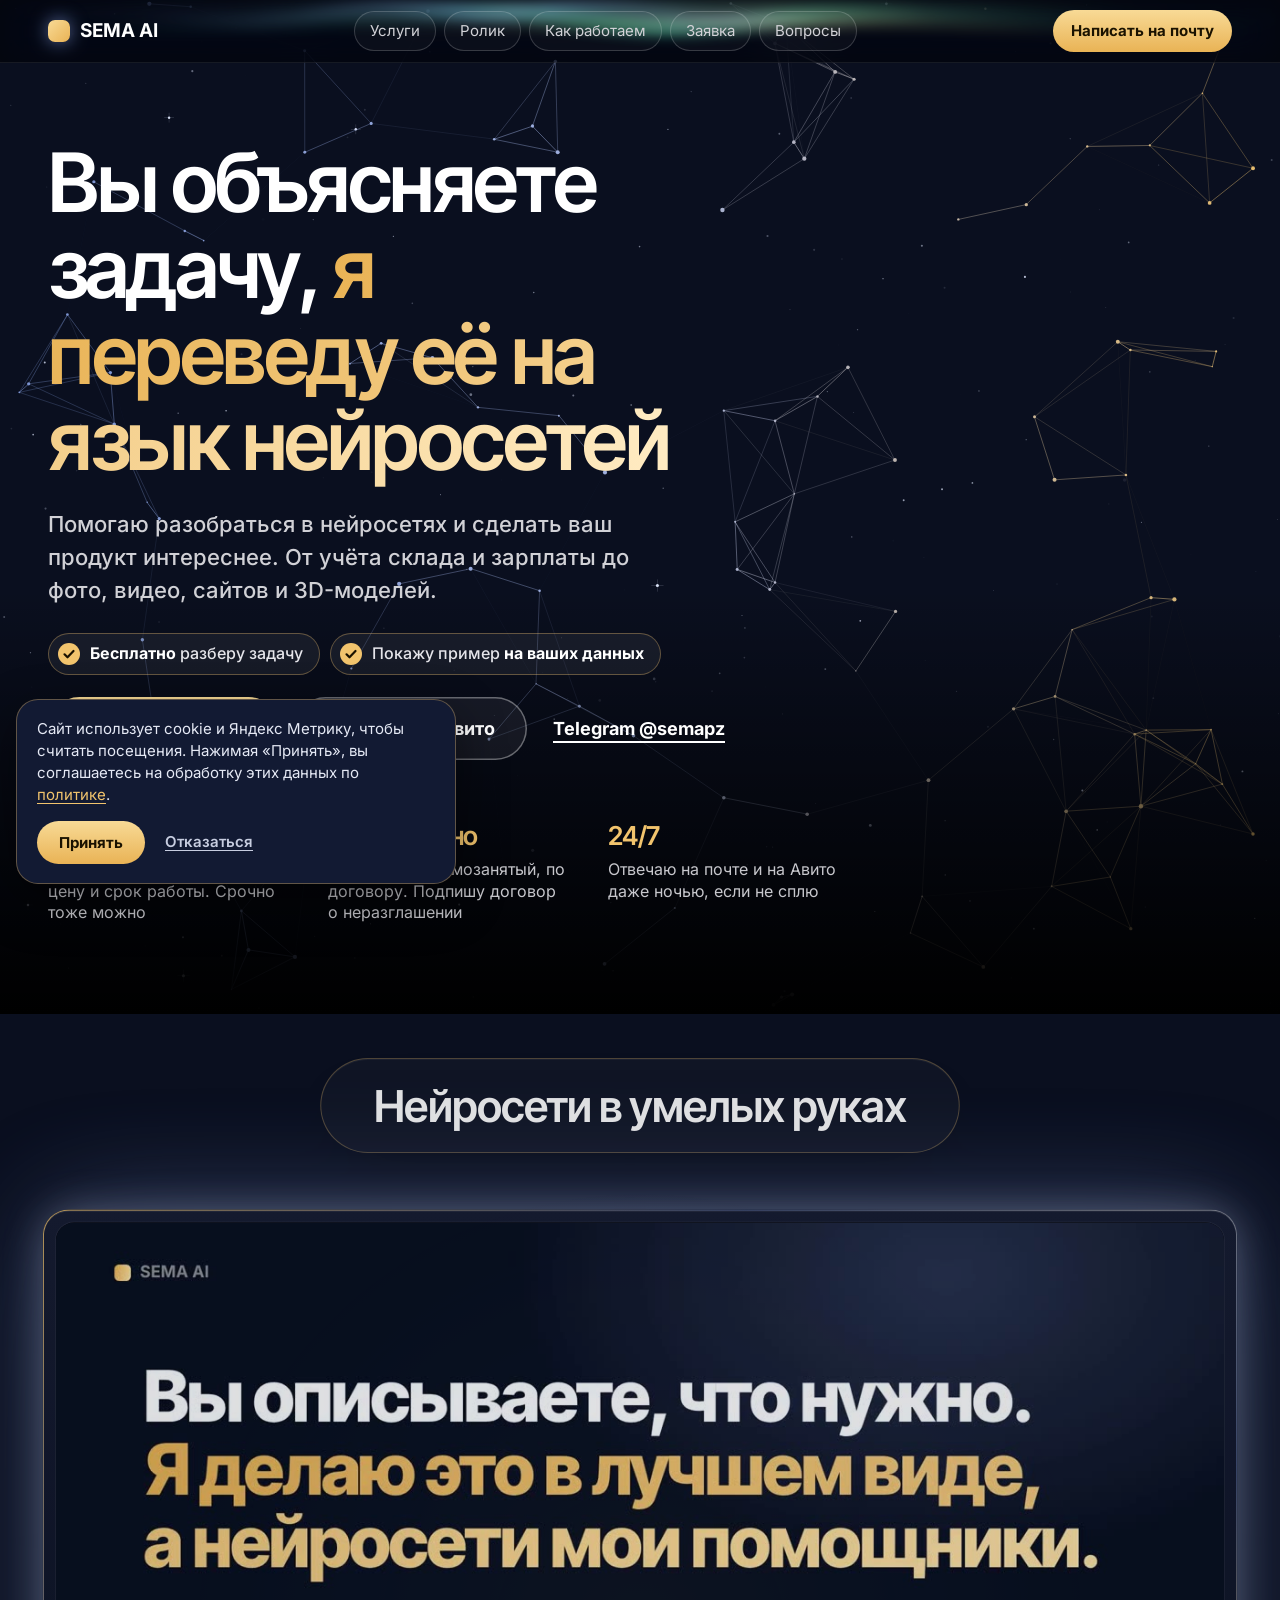
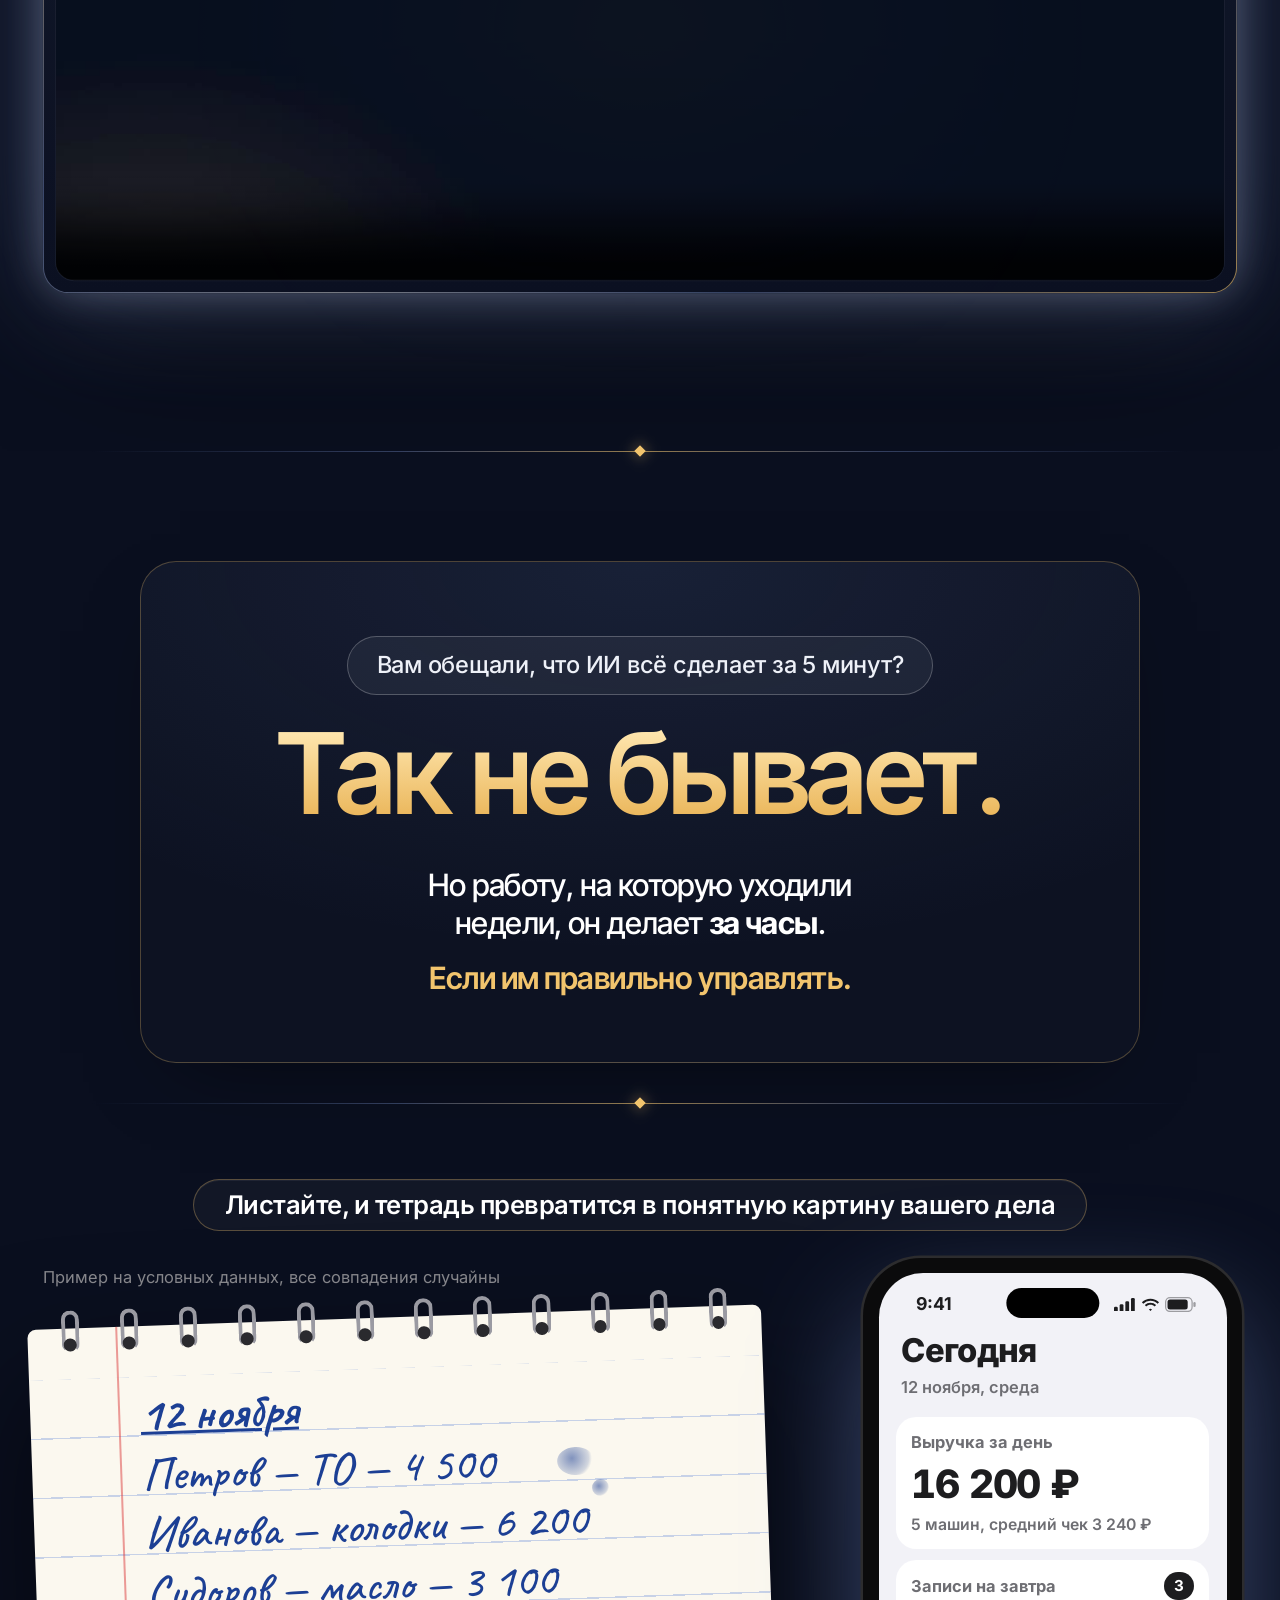
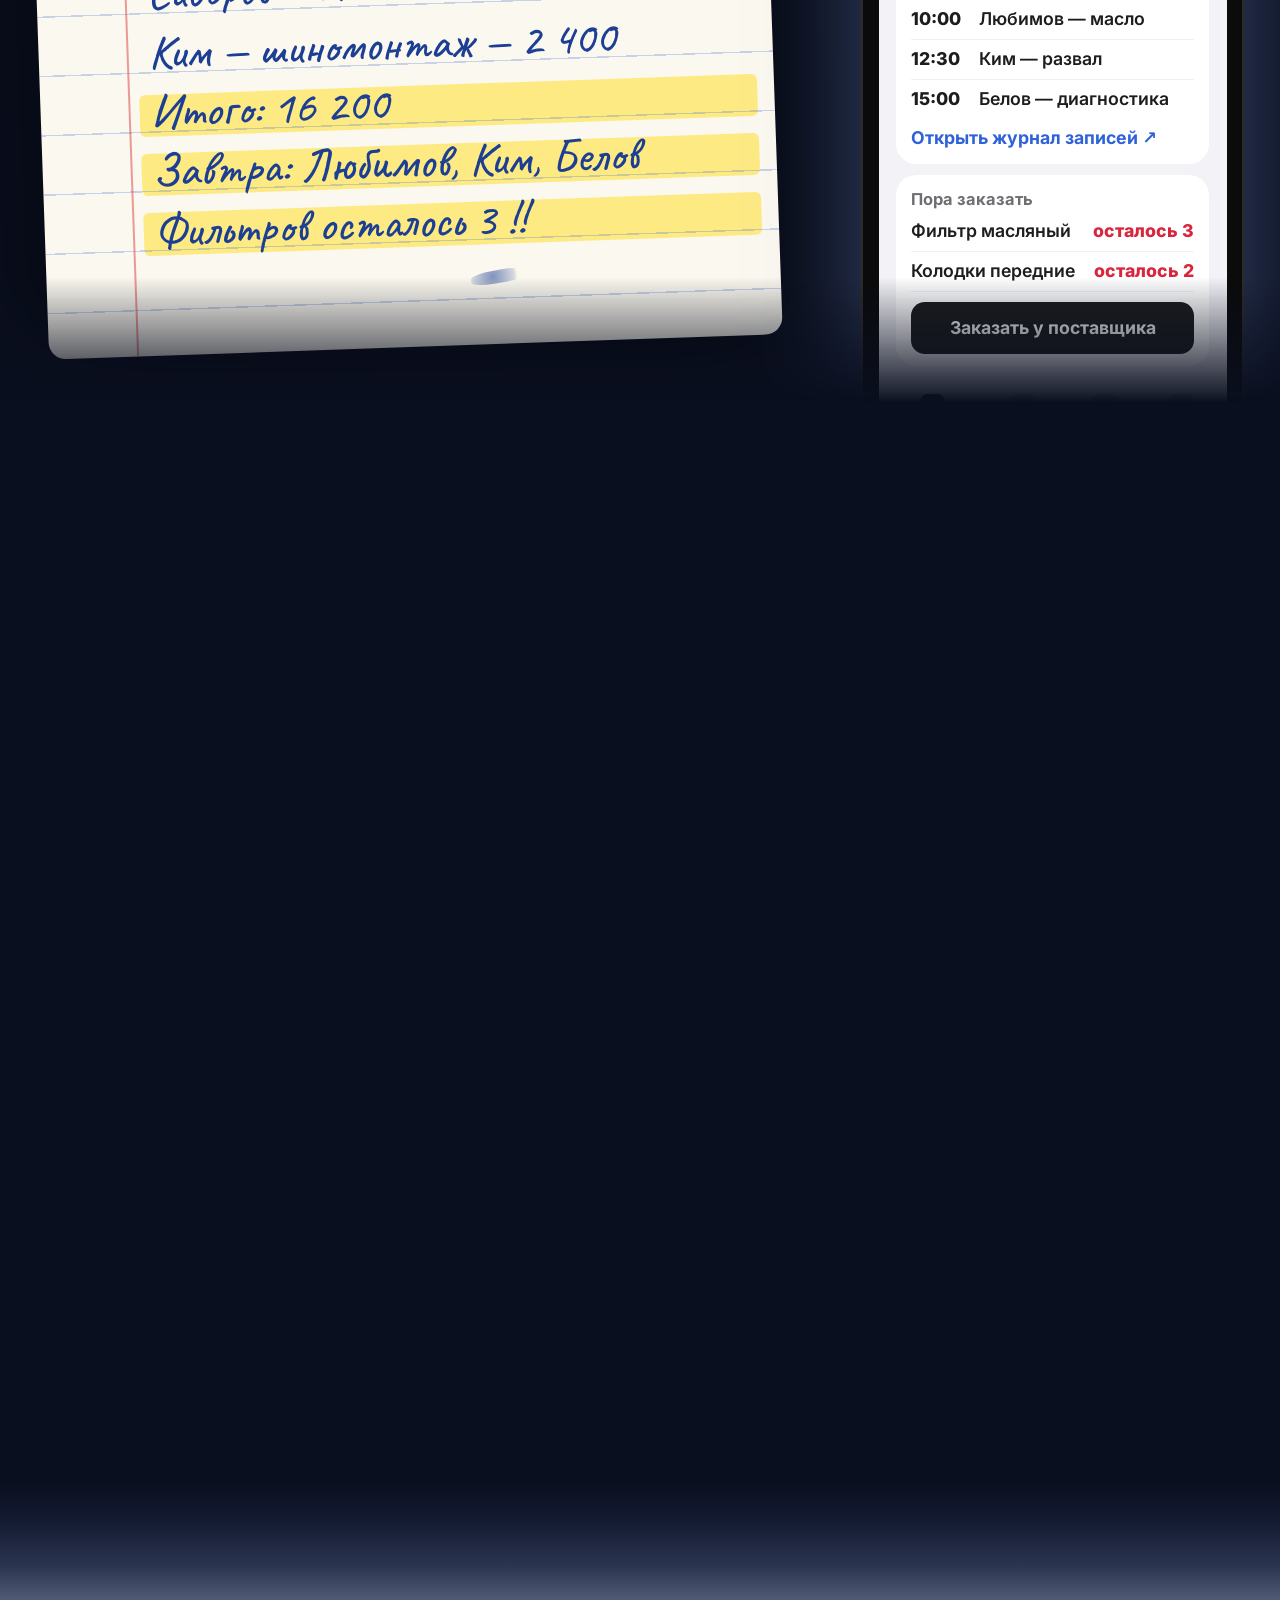
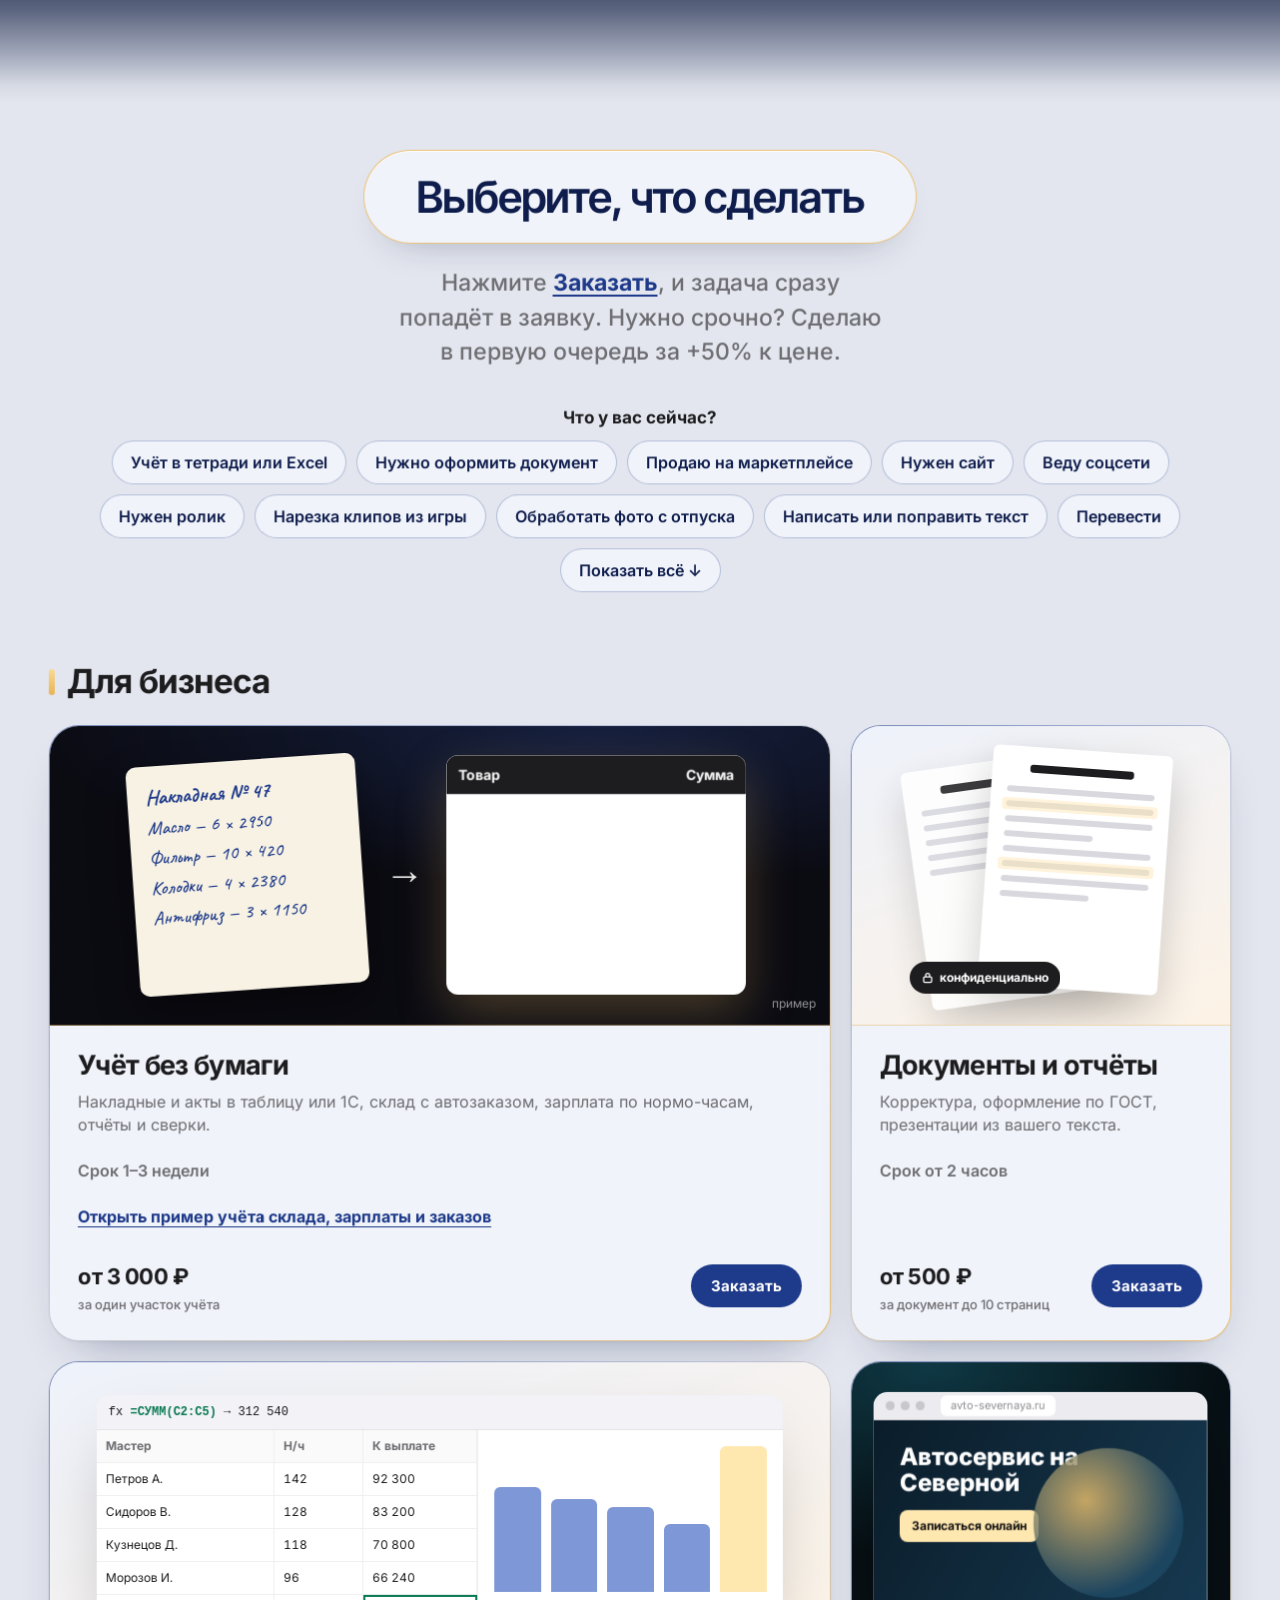
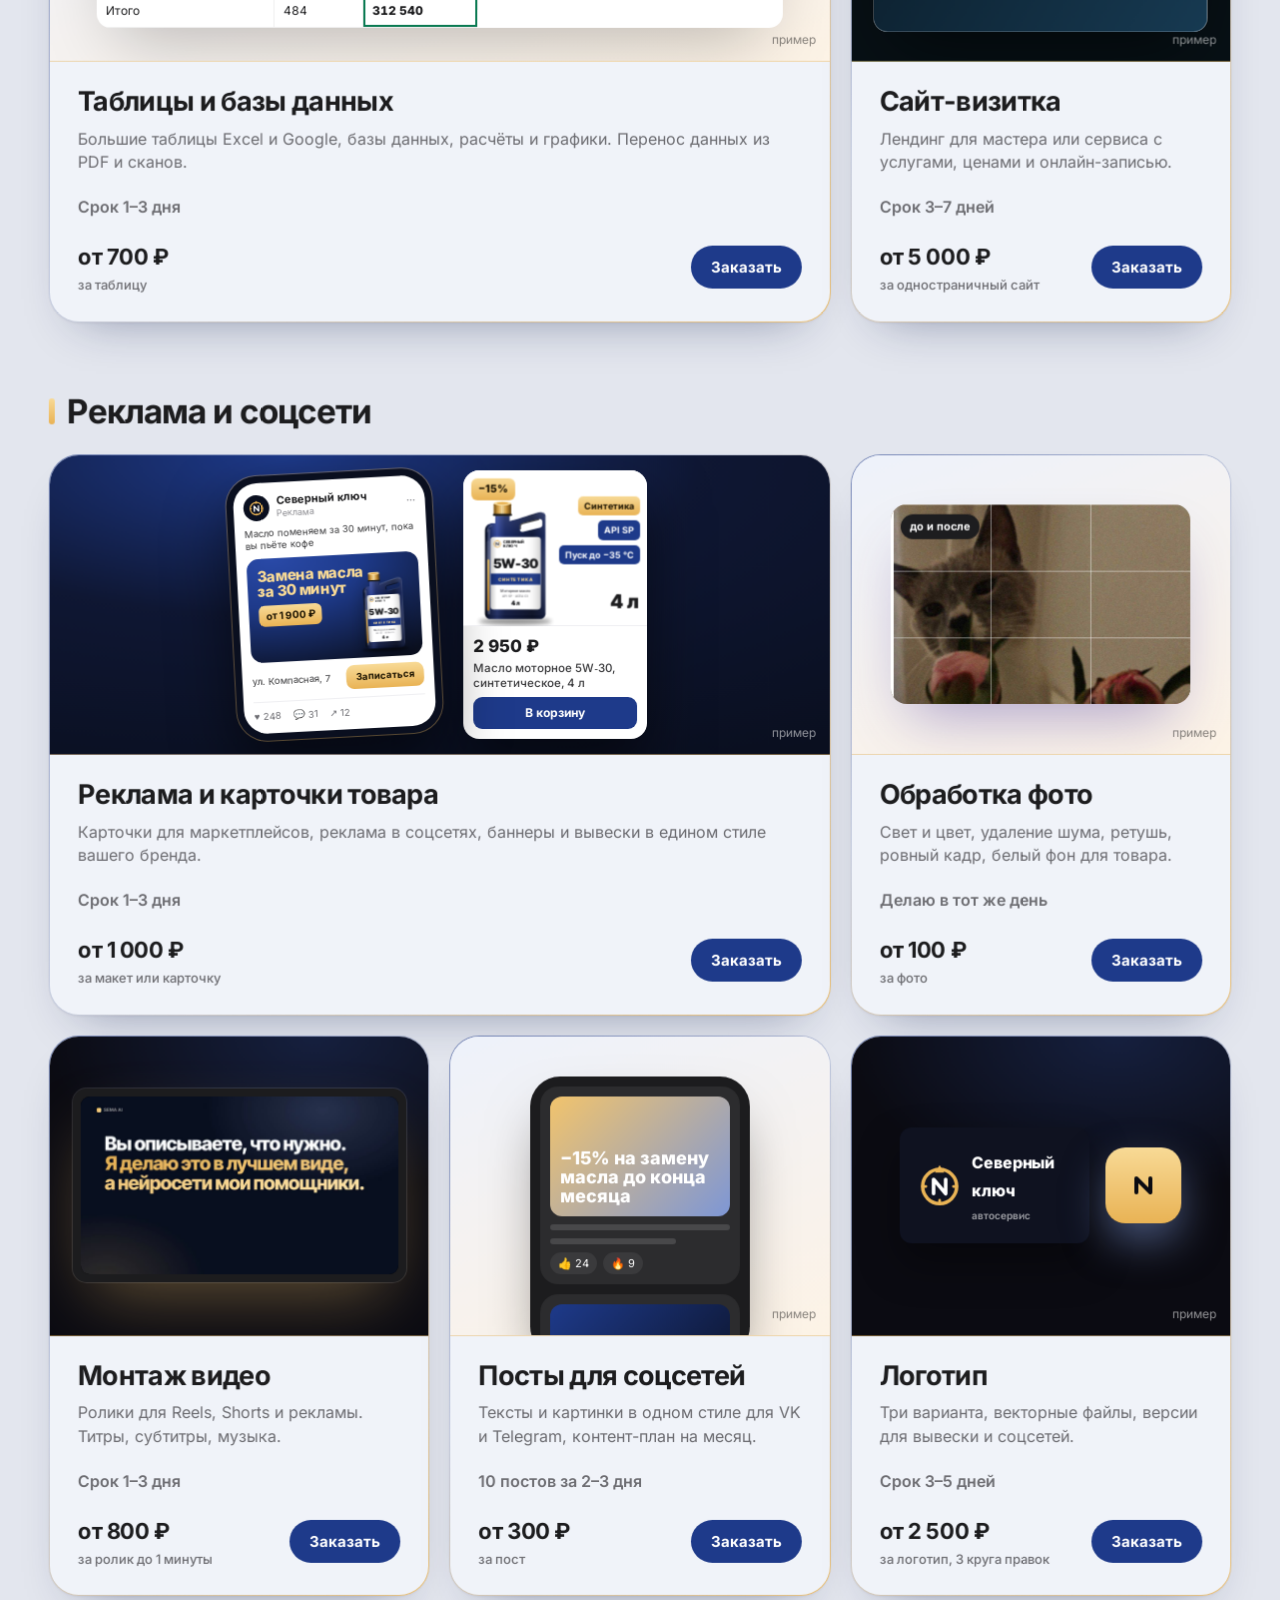
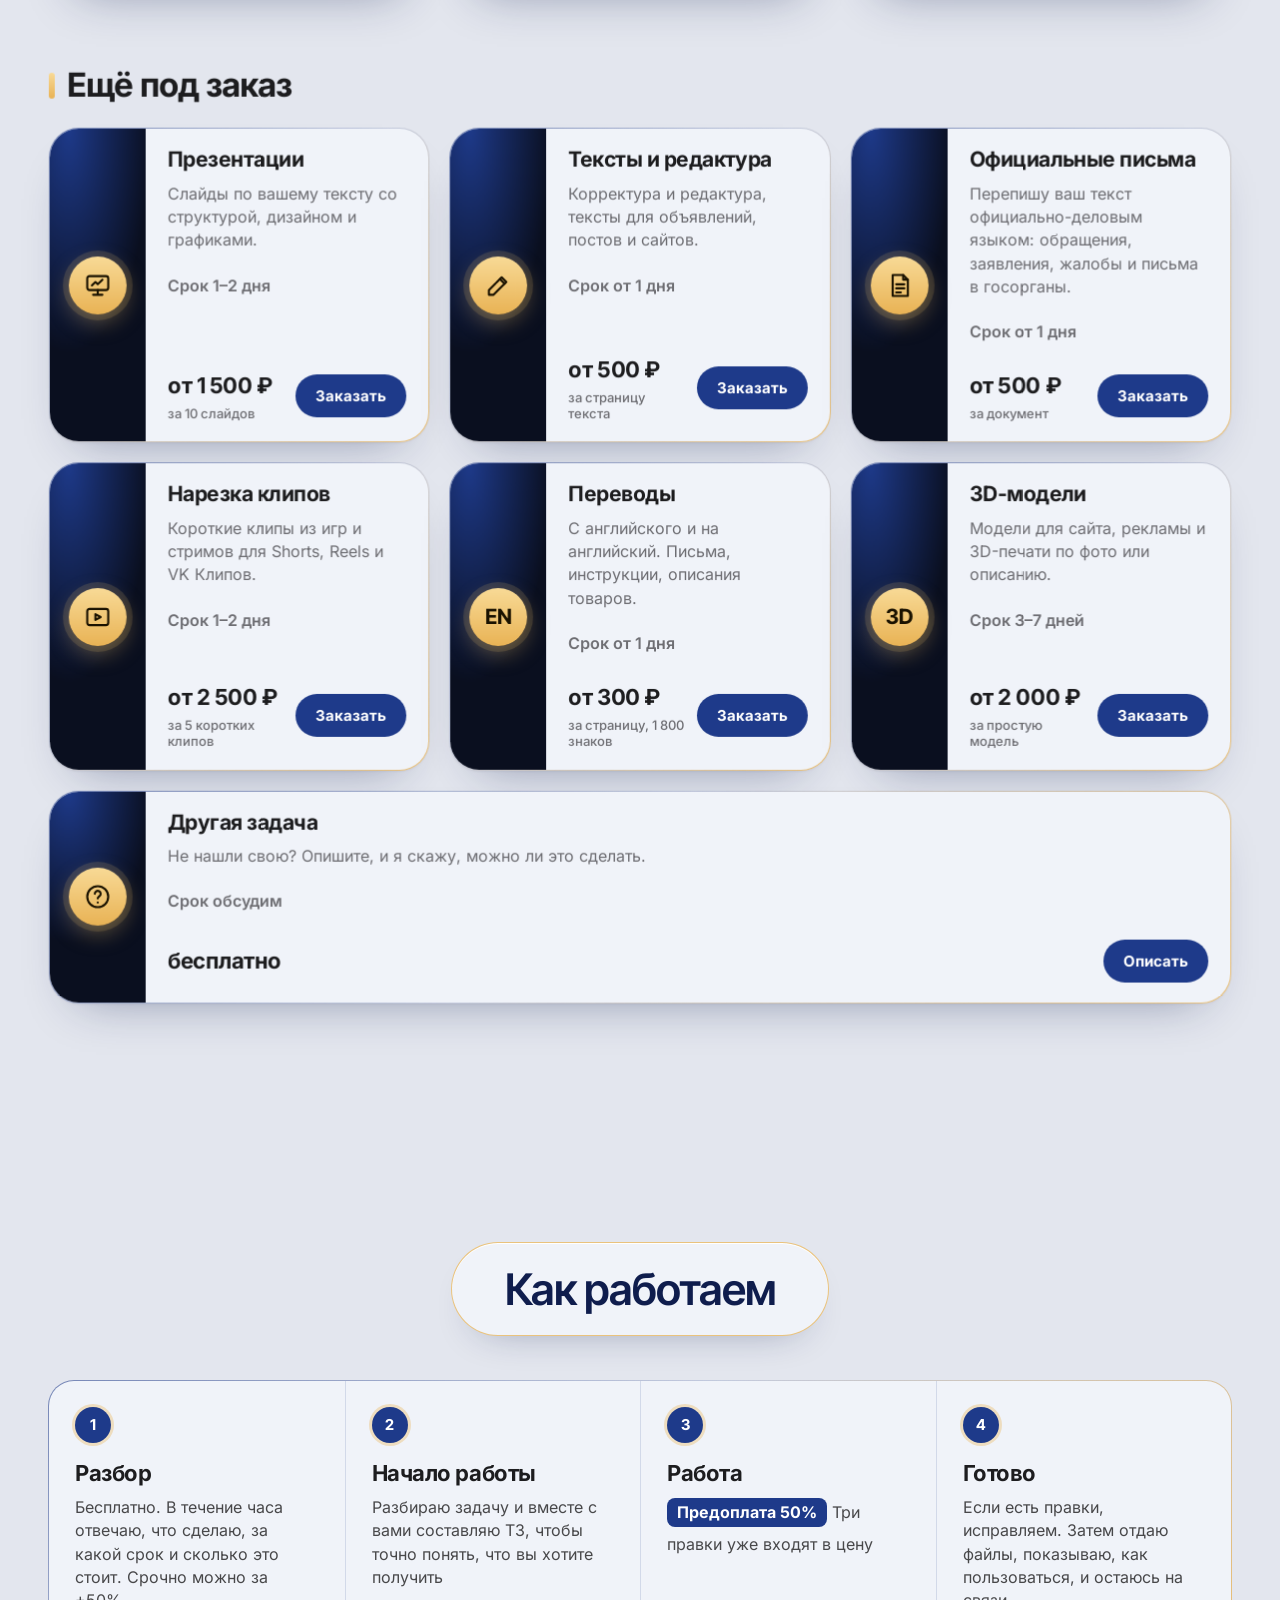
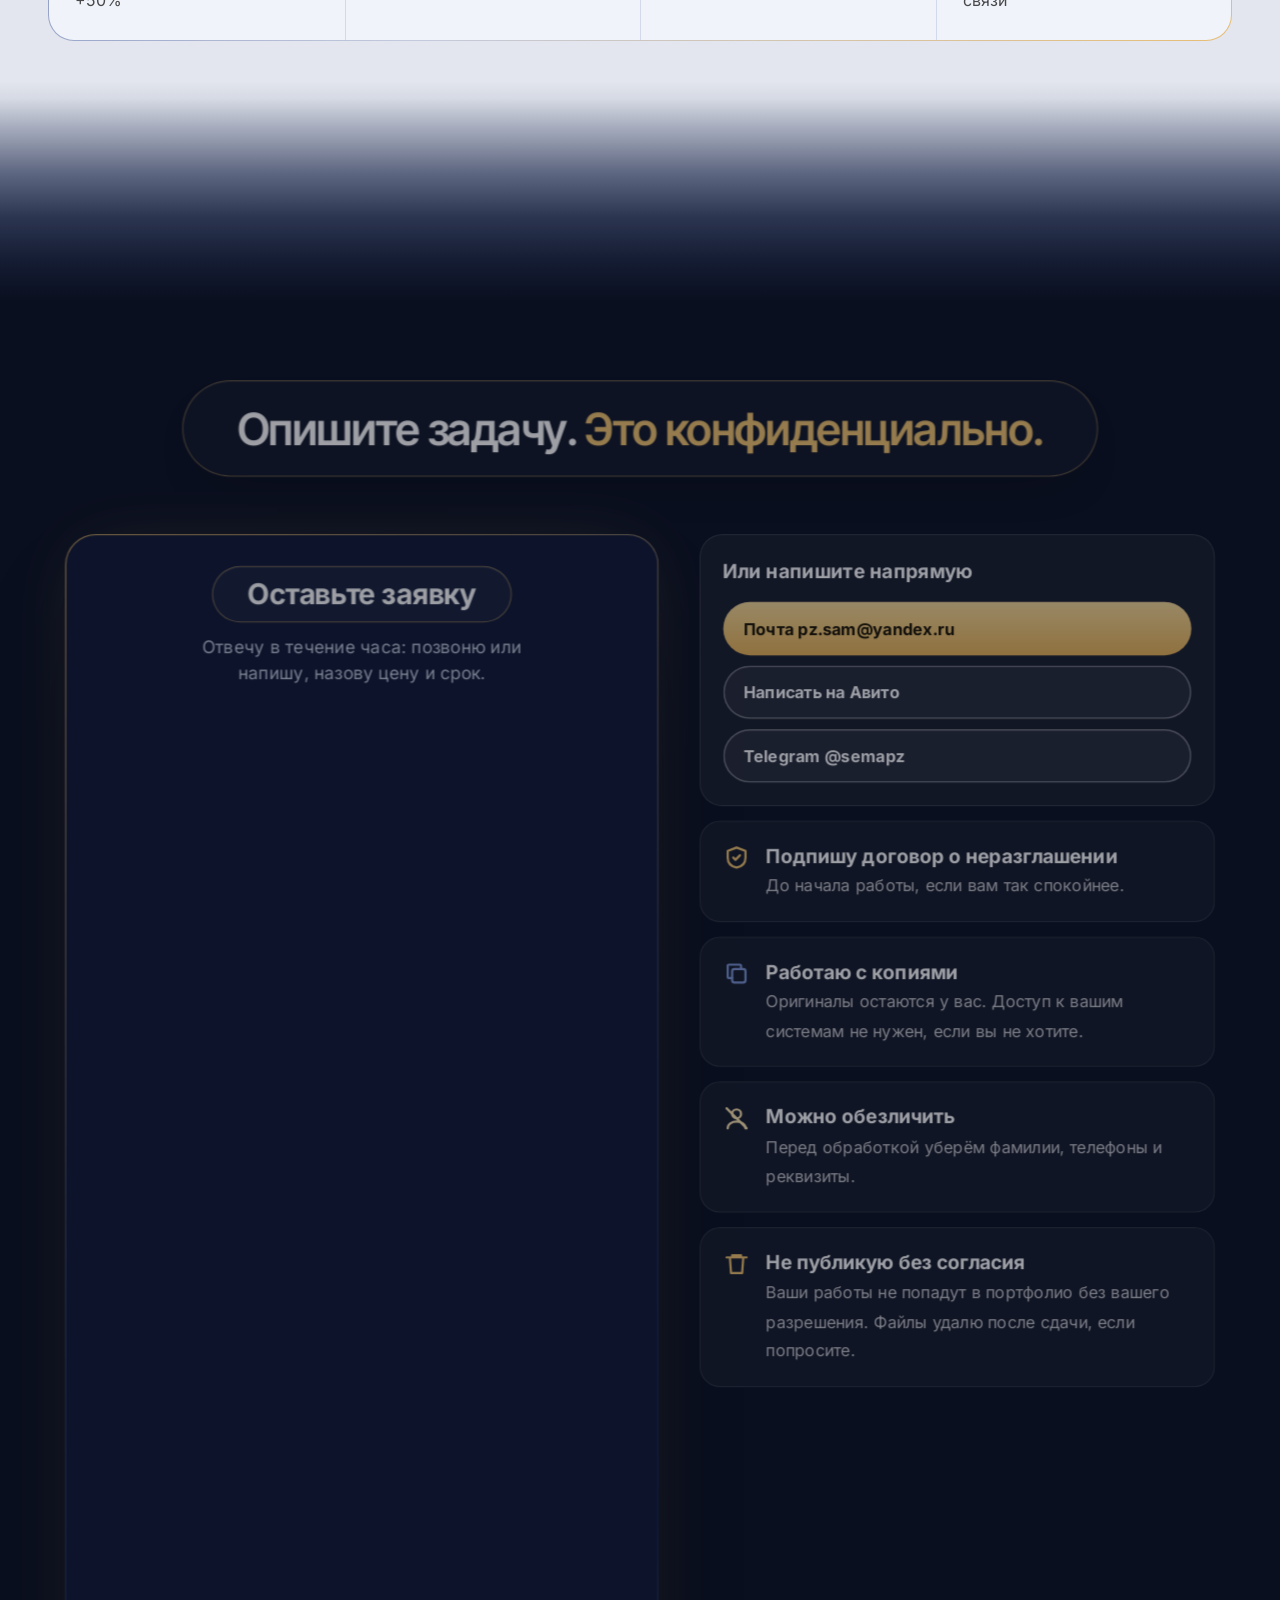
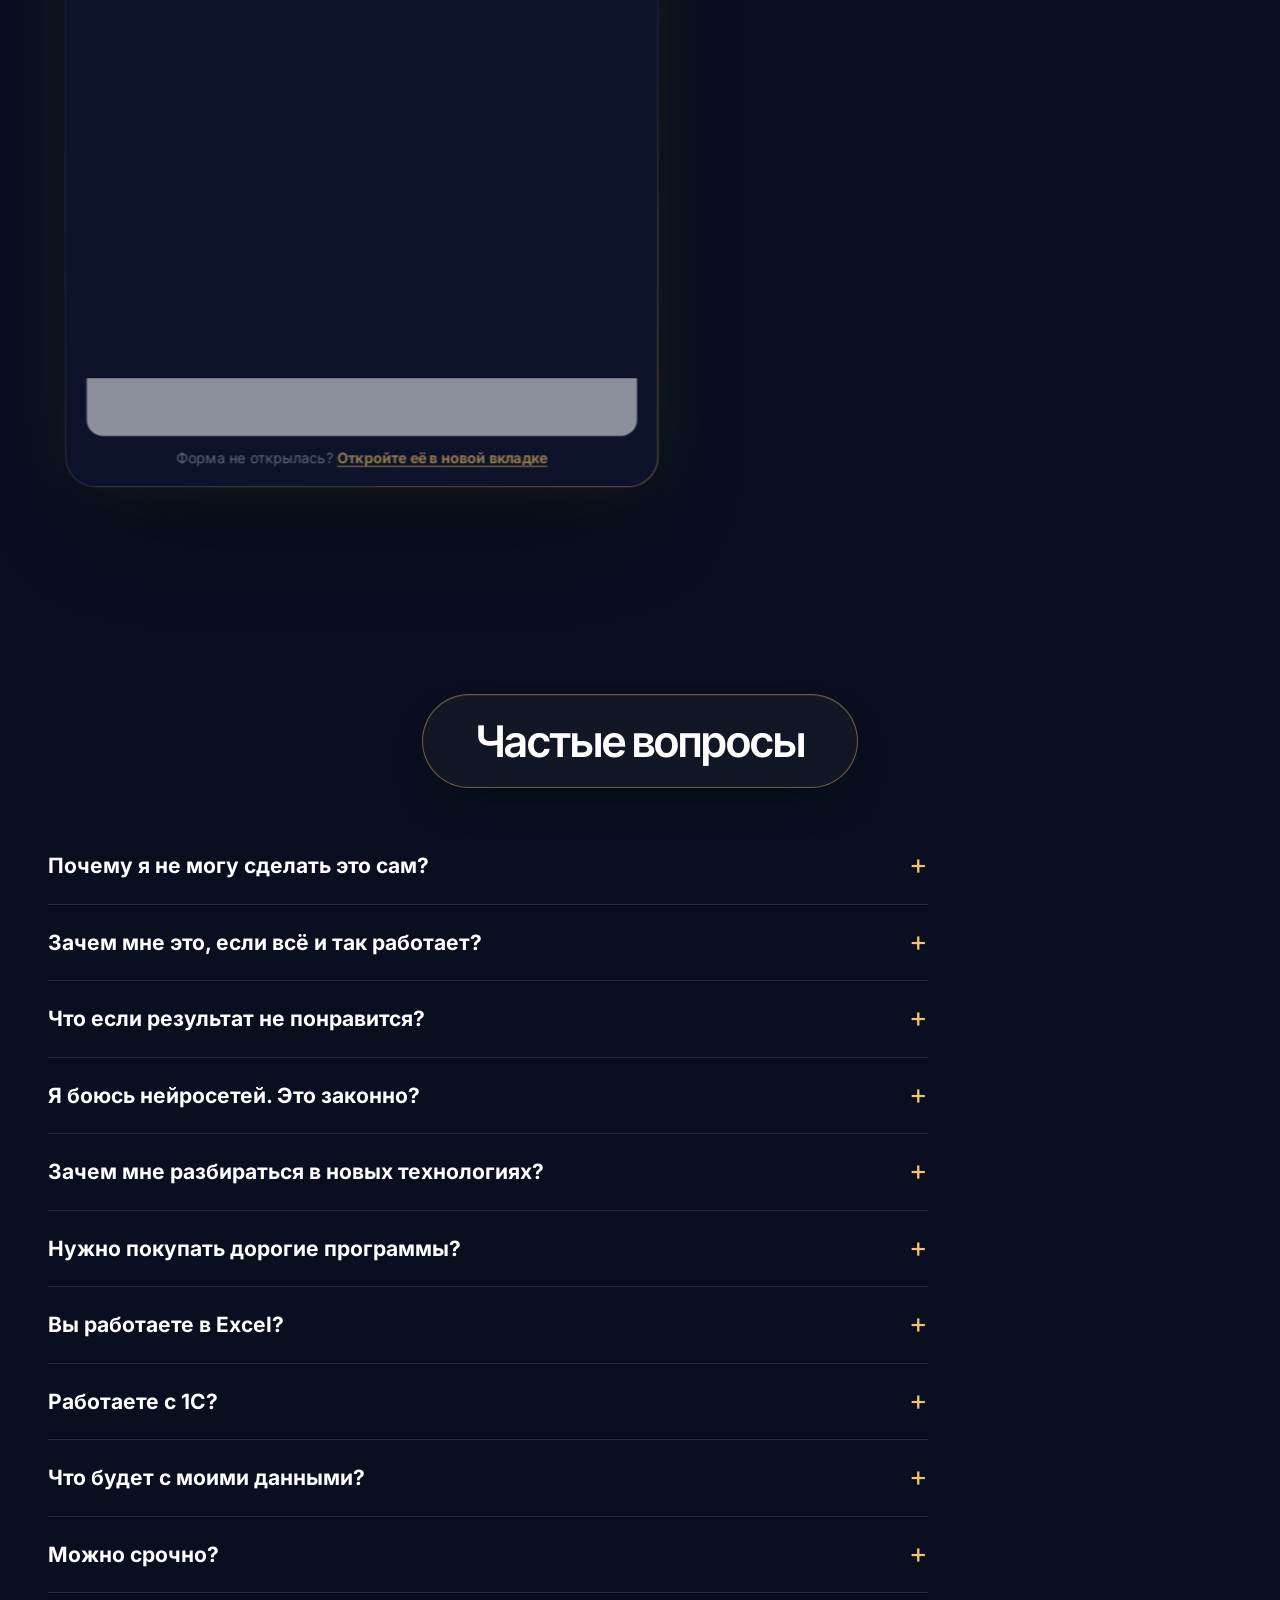
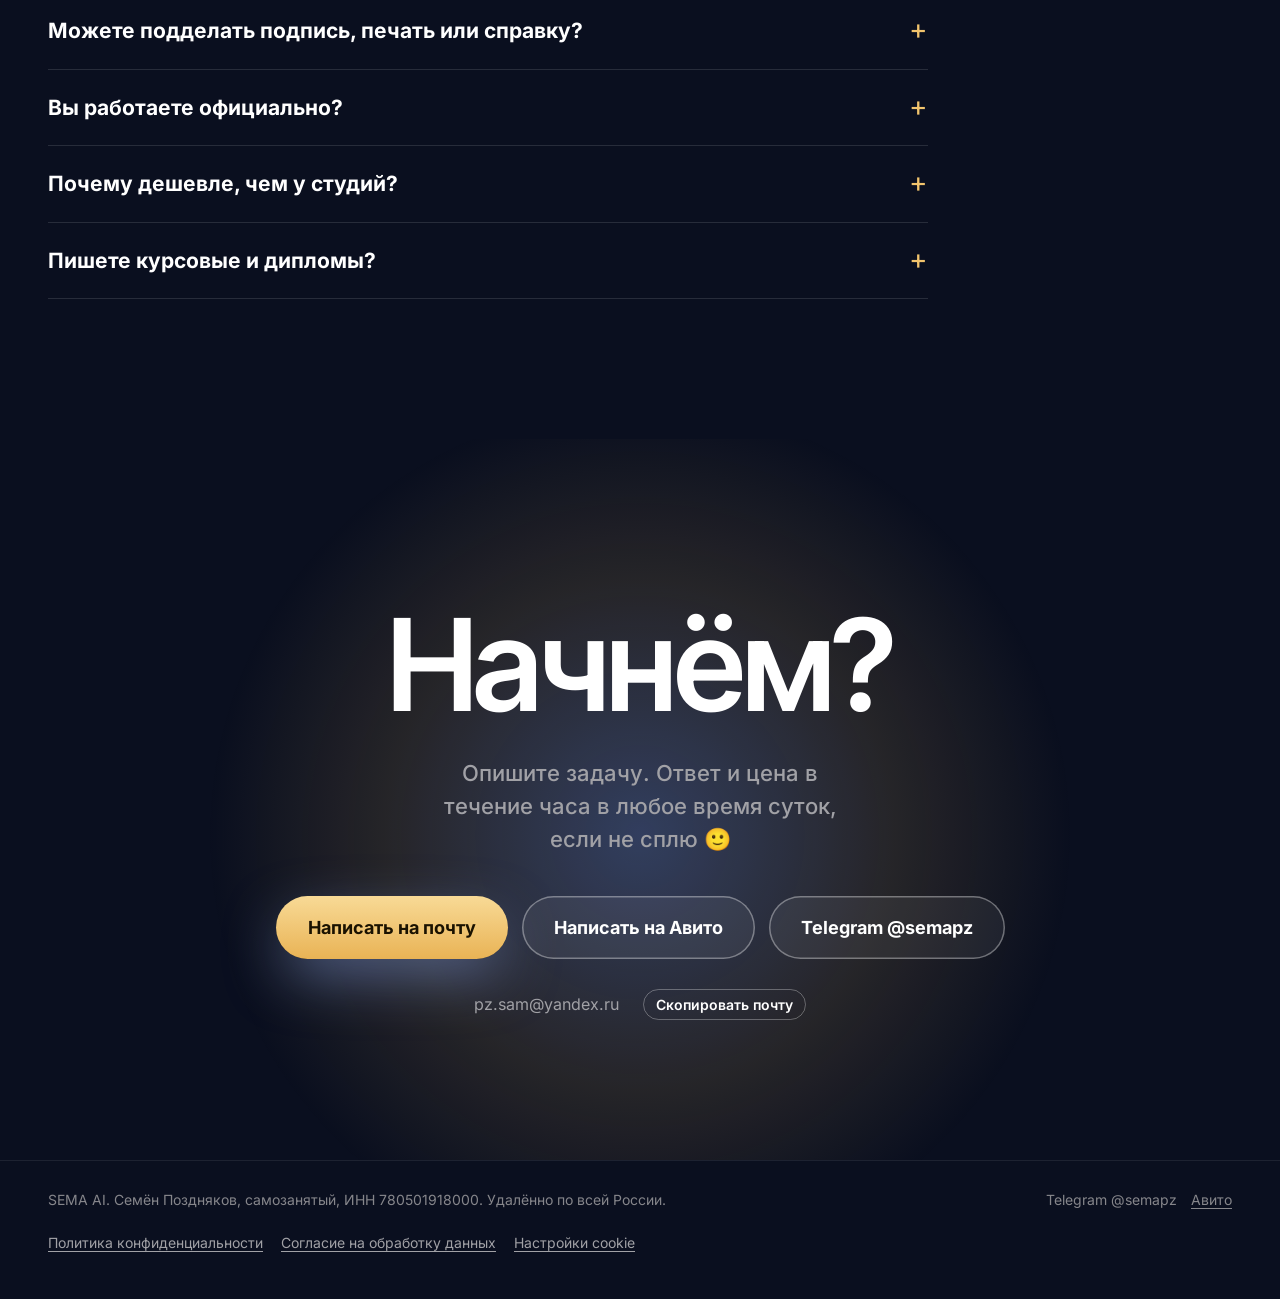
==== commit 5da5da58: "Форма заявки рядом с контактами и на средних экранах, на узких не шире 600 px Co-Authored-By: Claude" ====
--- a/index.html
+++ b/index.html
@@ -632,7 +632,7 @@
 .yaf-alt{margin:10px 12px 0;font-size:14px;color:#6e6e73}
 .yaf-alt a{color:#1E3A8A;font-weight:700;text-decoration:underline;text-underline-offset:3px}
 .mini .prod.wide{grid-column:1/-1}
-@media (min-width:1061px){.order-grid .side{position:sticky;top:92px}}
+@media (min-width:861px){.order-grid .side{position:sticky;top:92px}}
 @media (max-width:640px){.form.yaf{padding:22px 6px 14px}.form.yaf h3,.form.yaf .hint{padding:0 14px}}
 /* v16: северное сияние в шапке, плавные волны за курсором */
 .aurora{position:absolute;inset:0;width:100%;height:100%;pointer-events:none;z-index:0;opacity:.6;filter:blur(7px);-webkit-mask-image:linear-gradient(to bottom,#000 55%,transparent 100%);mask-image:linear-gradient(to bottom,#000 55%,transparent 100%)}
@@ -677,6 +677,10 @@
 .shop .pick{justify-content:center}
 .shop .pick .q{width:100%;text-align:center;margin-right:0}
 @media (max-width:680px){.sec-title{font-size:24px;border-radius:24px;padding:.5em .9em}}
+/* v19: форма заявки не растягивается на всю ширину */
+.order-grid{max-width:1120px;margin-left:auto;margin-right:auto}
+@media (max-width:1060px){.order-grid{grid-template-columns:minmax(0,1.1fr) minmax(0,1fr);gap:24px}}
+@media (max-width:860px){.order-grid{grid-template-columns:1fr;max-width:600px;gap:20px}}
 </style>
 </head>
 <body>
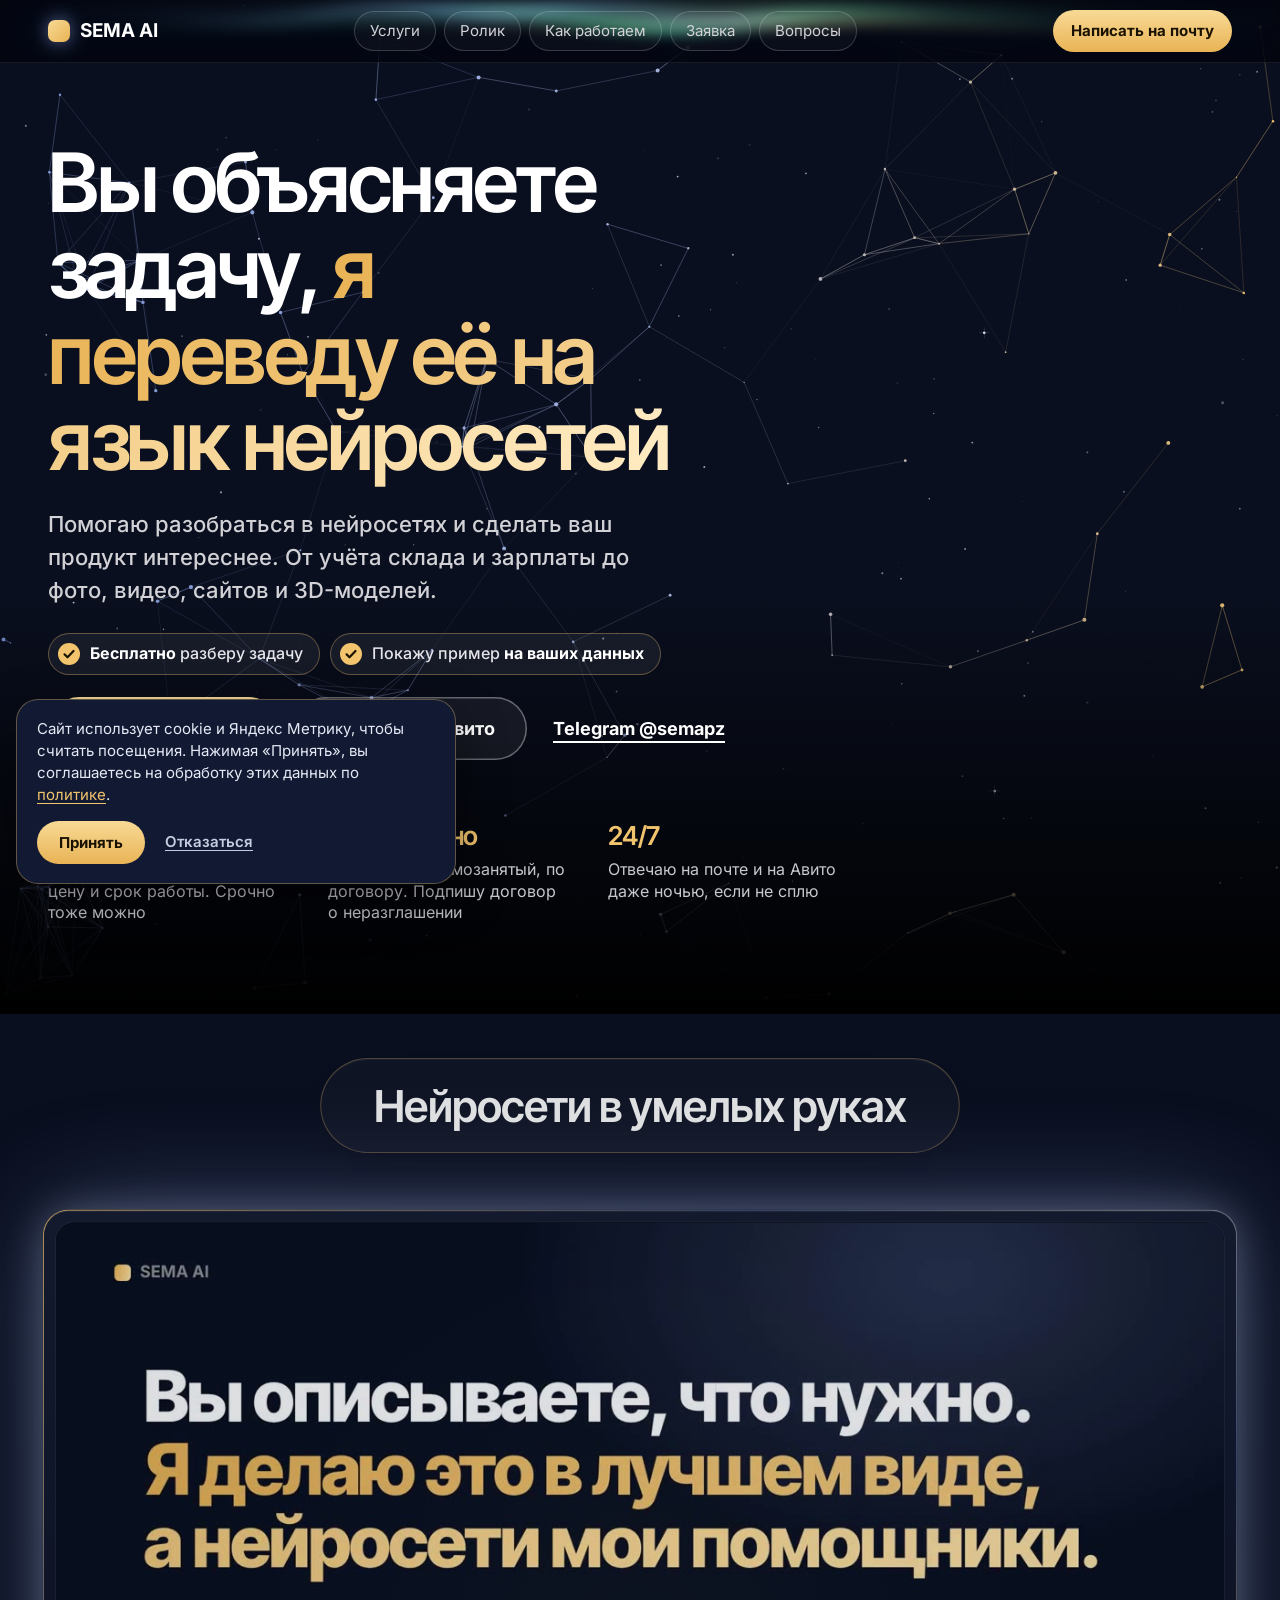
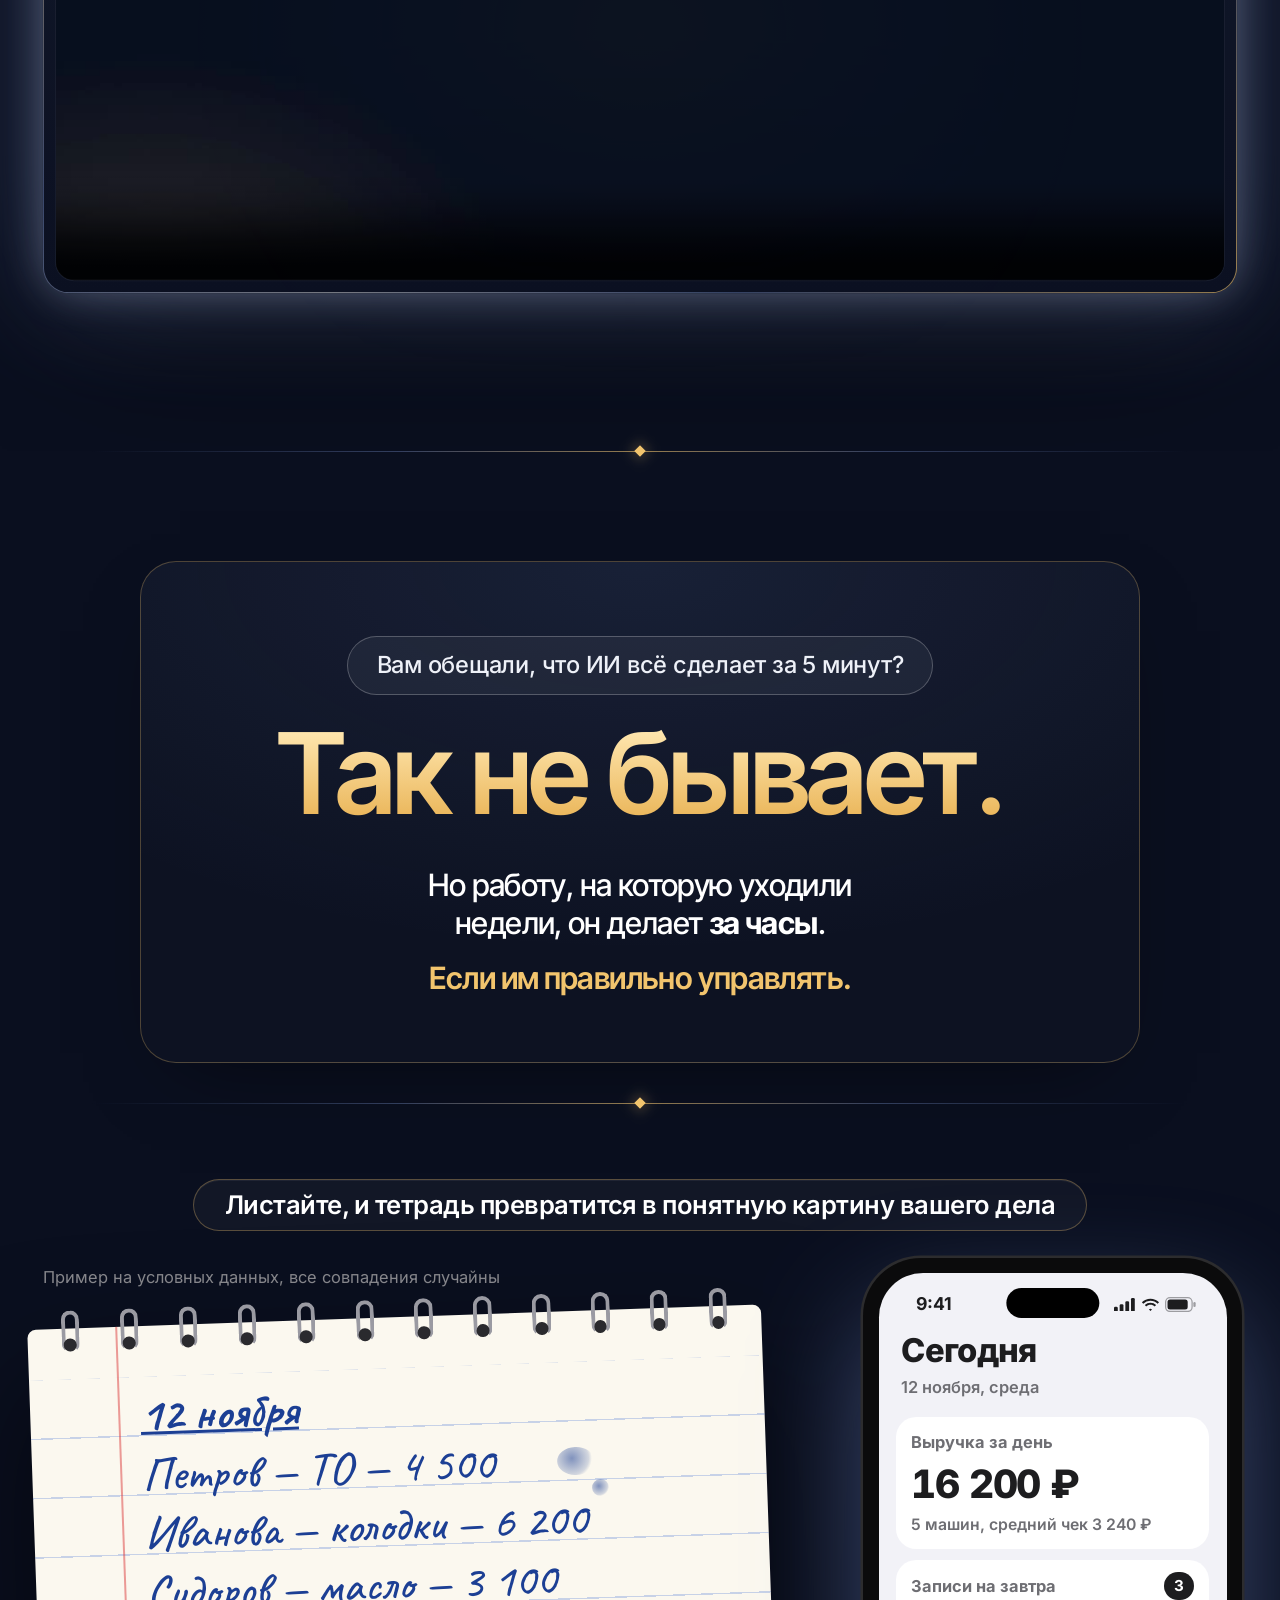
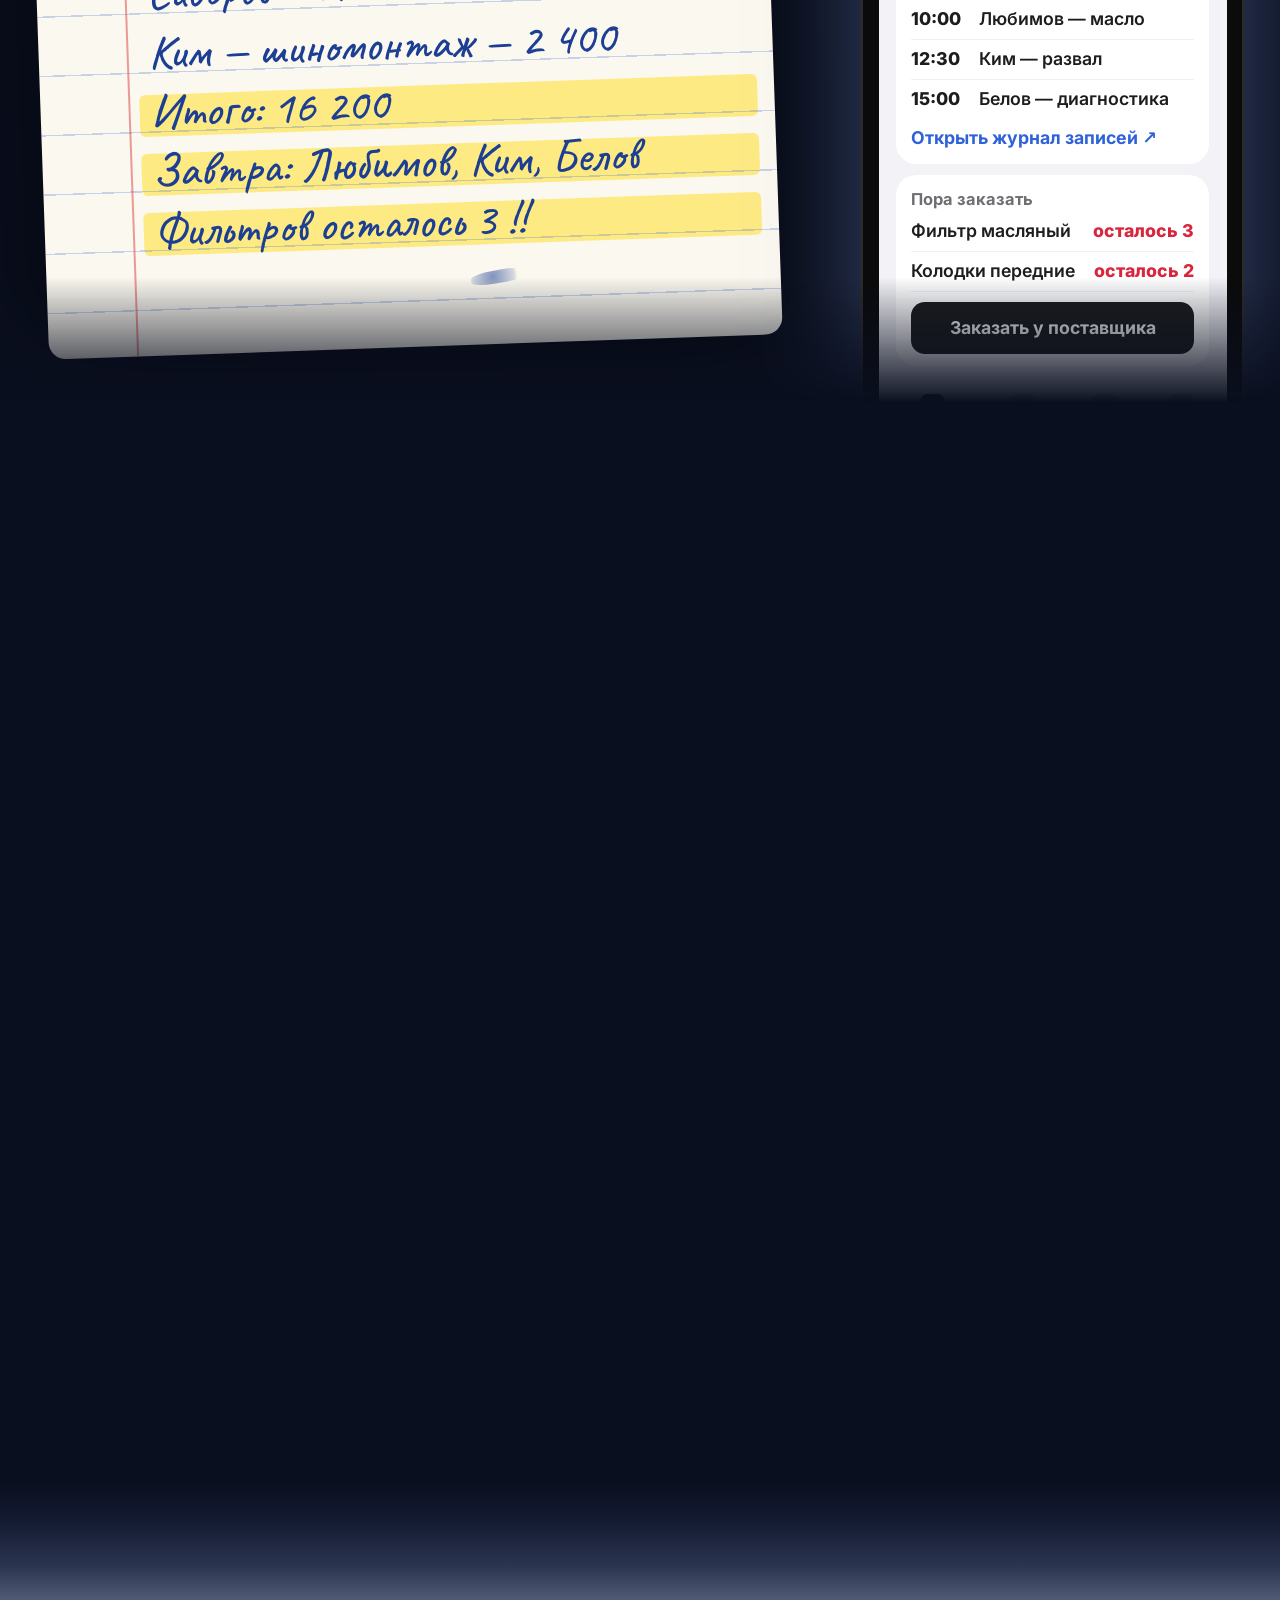
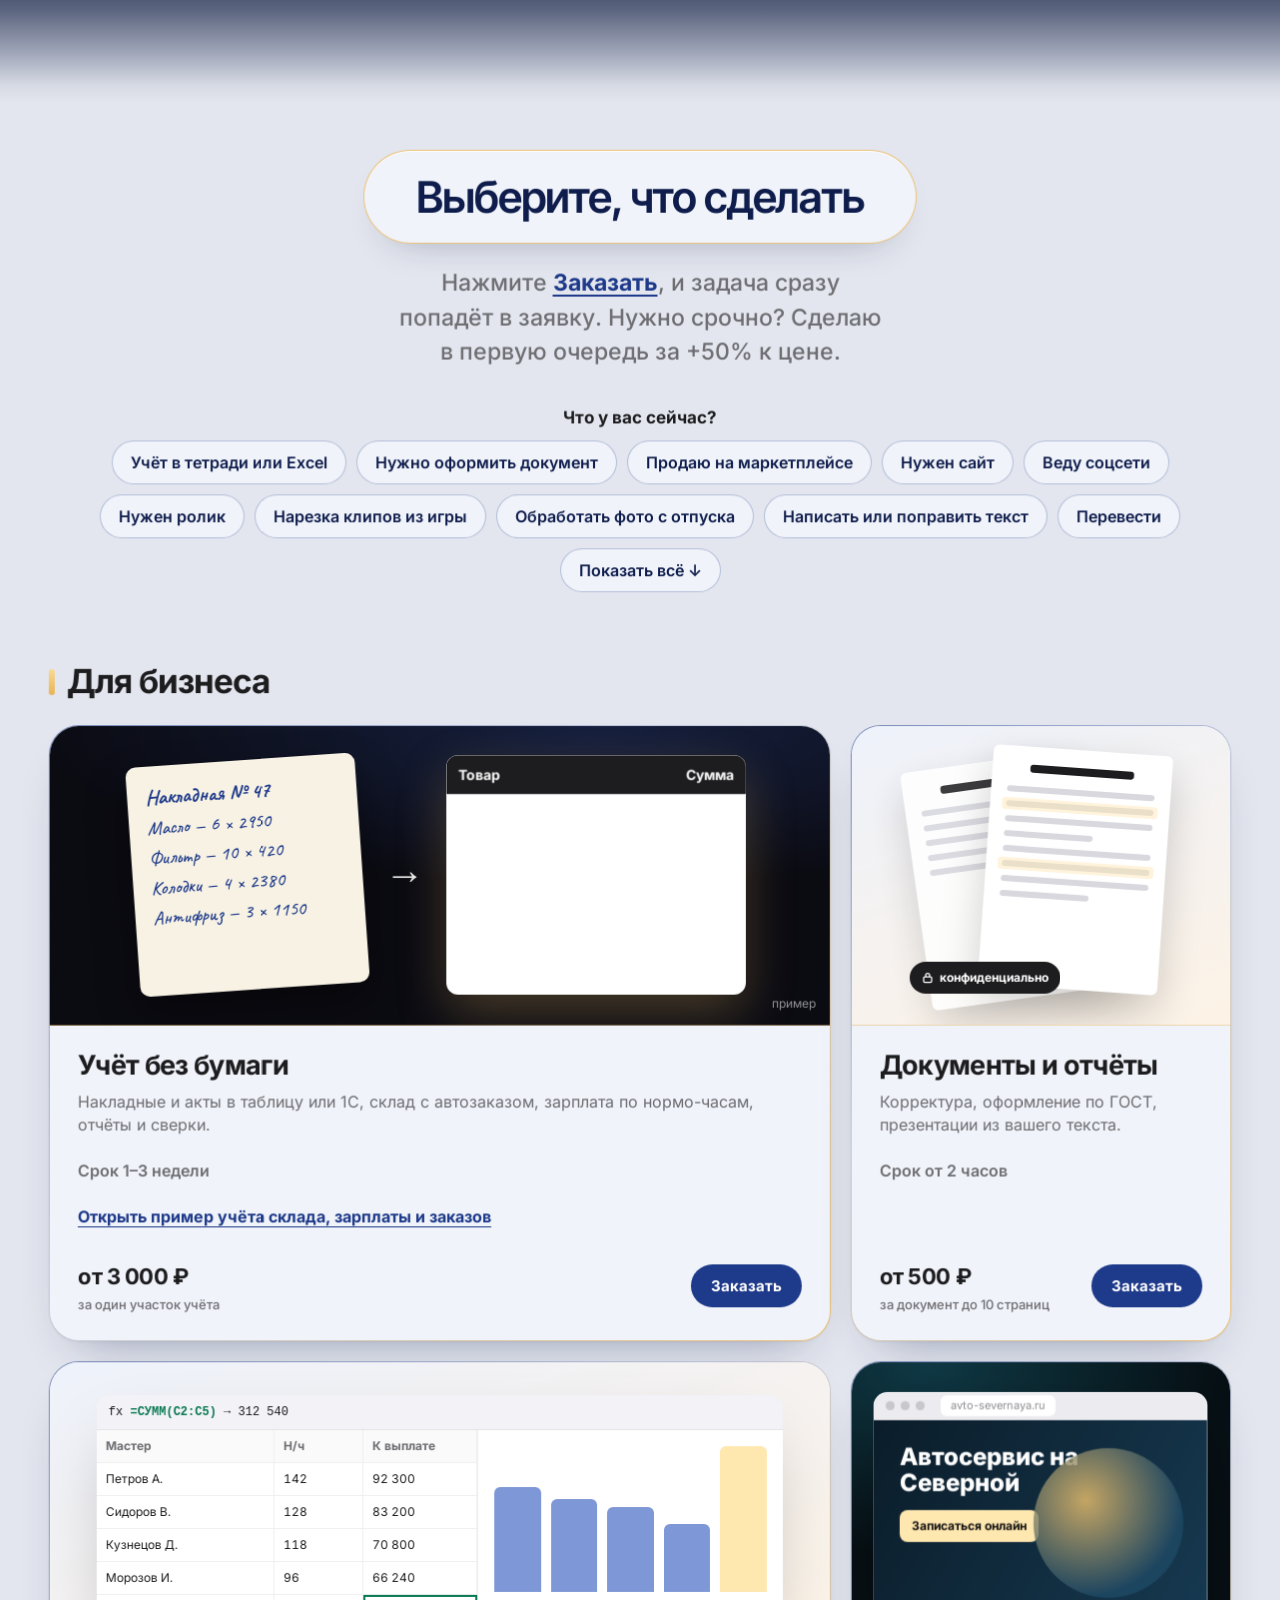
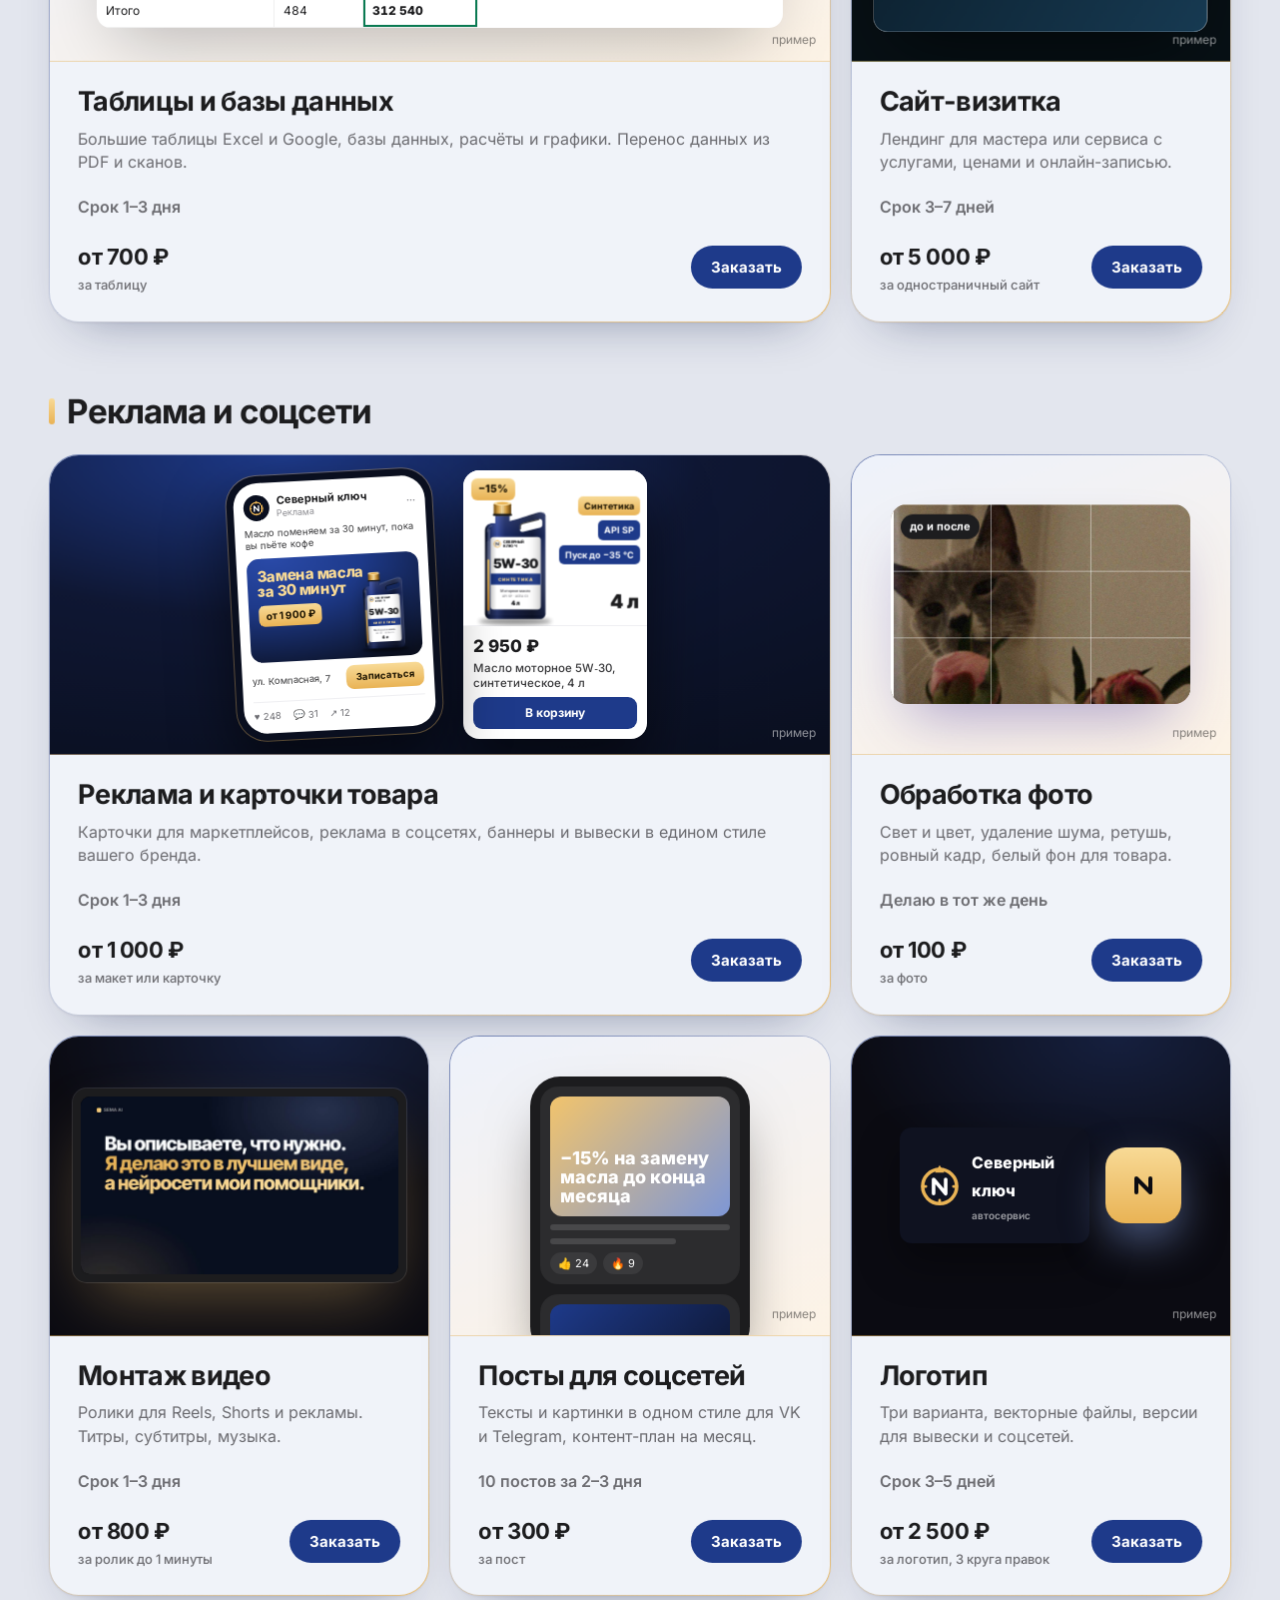
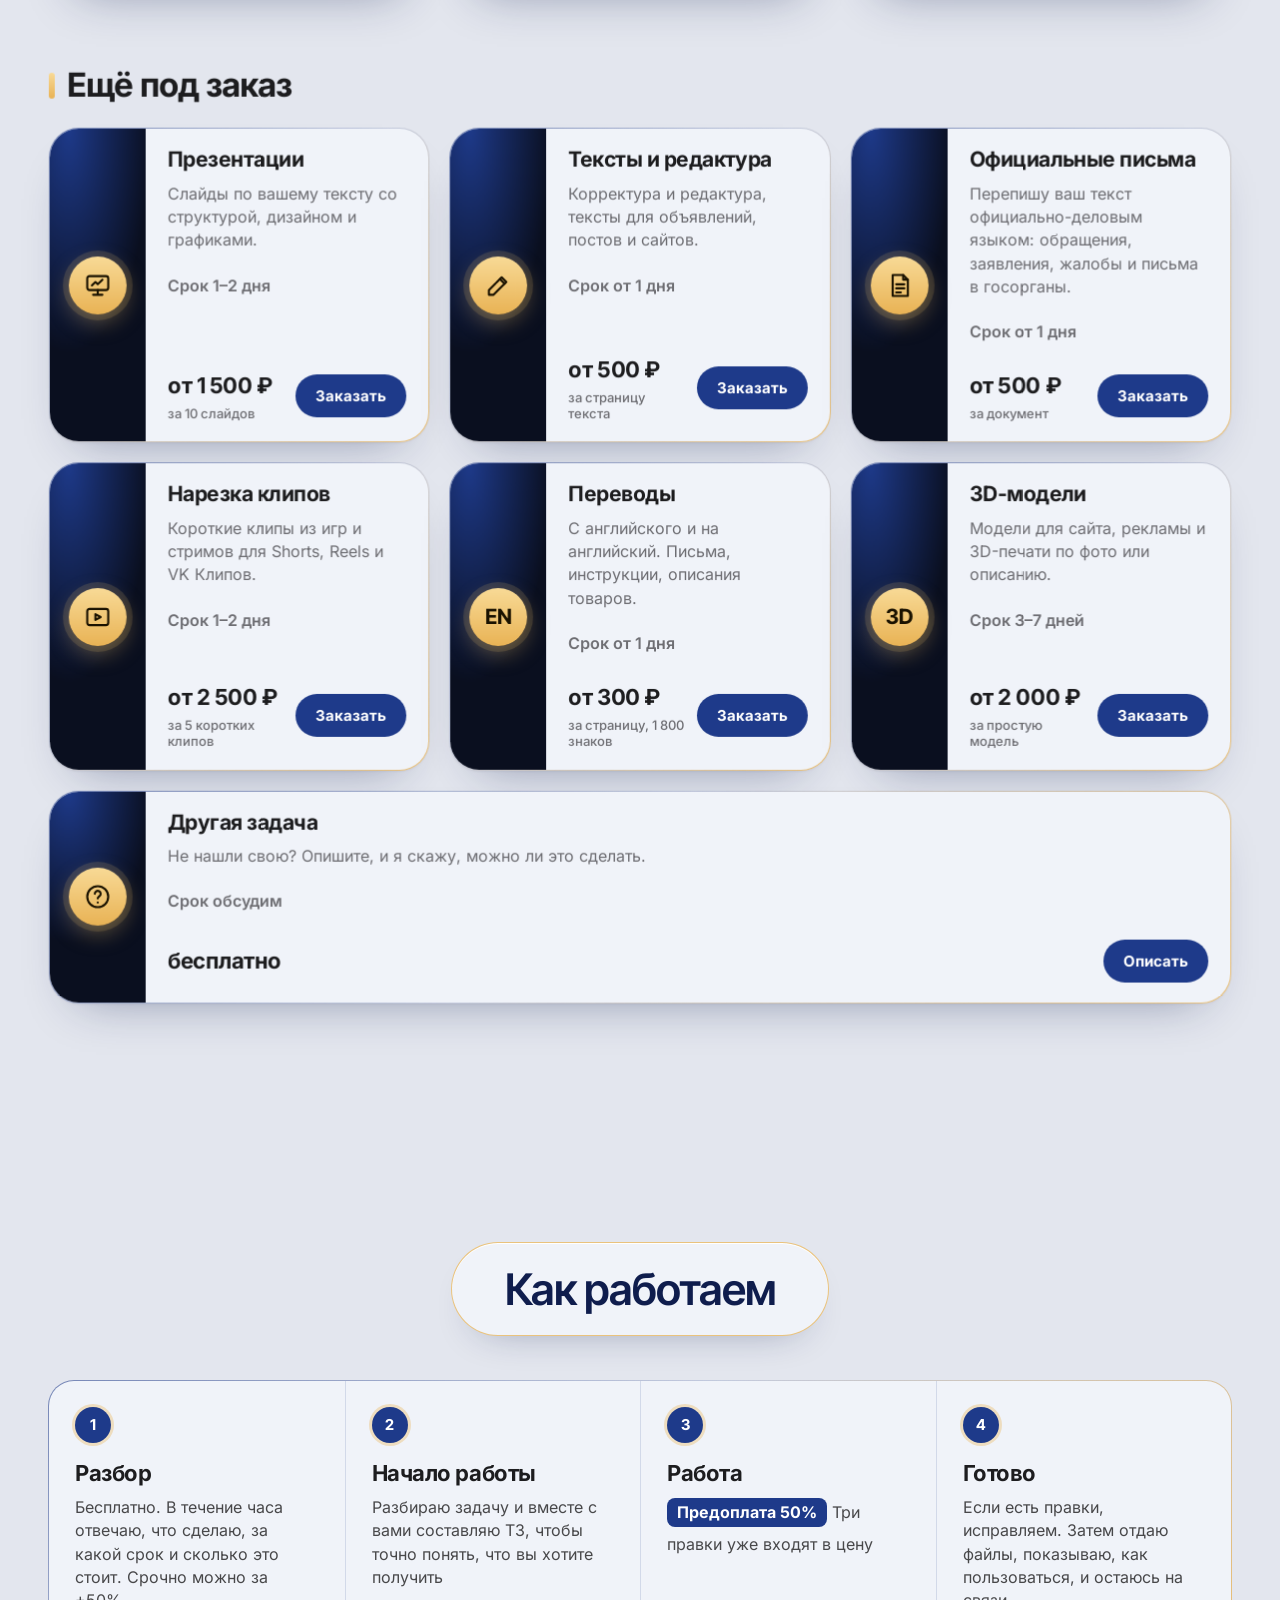
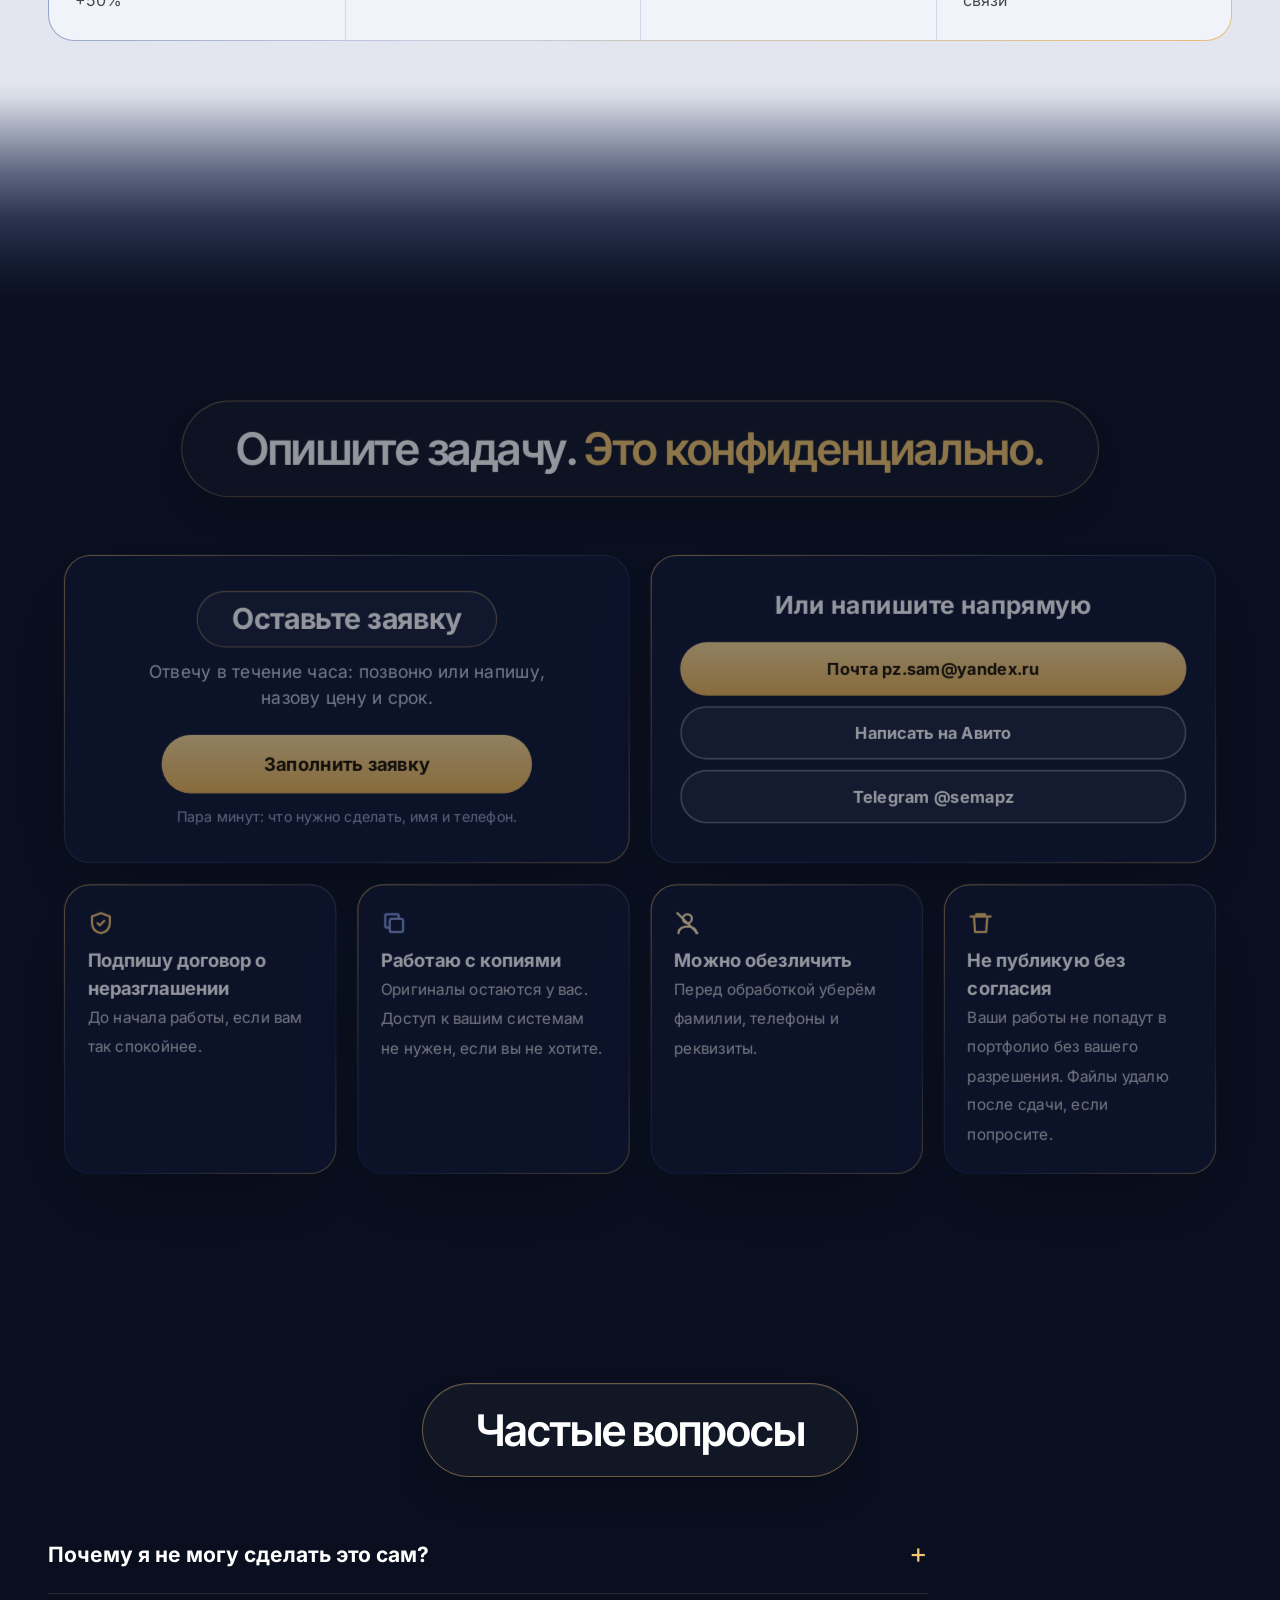
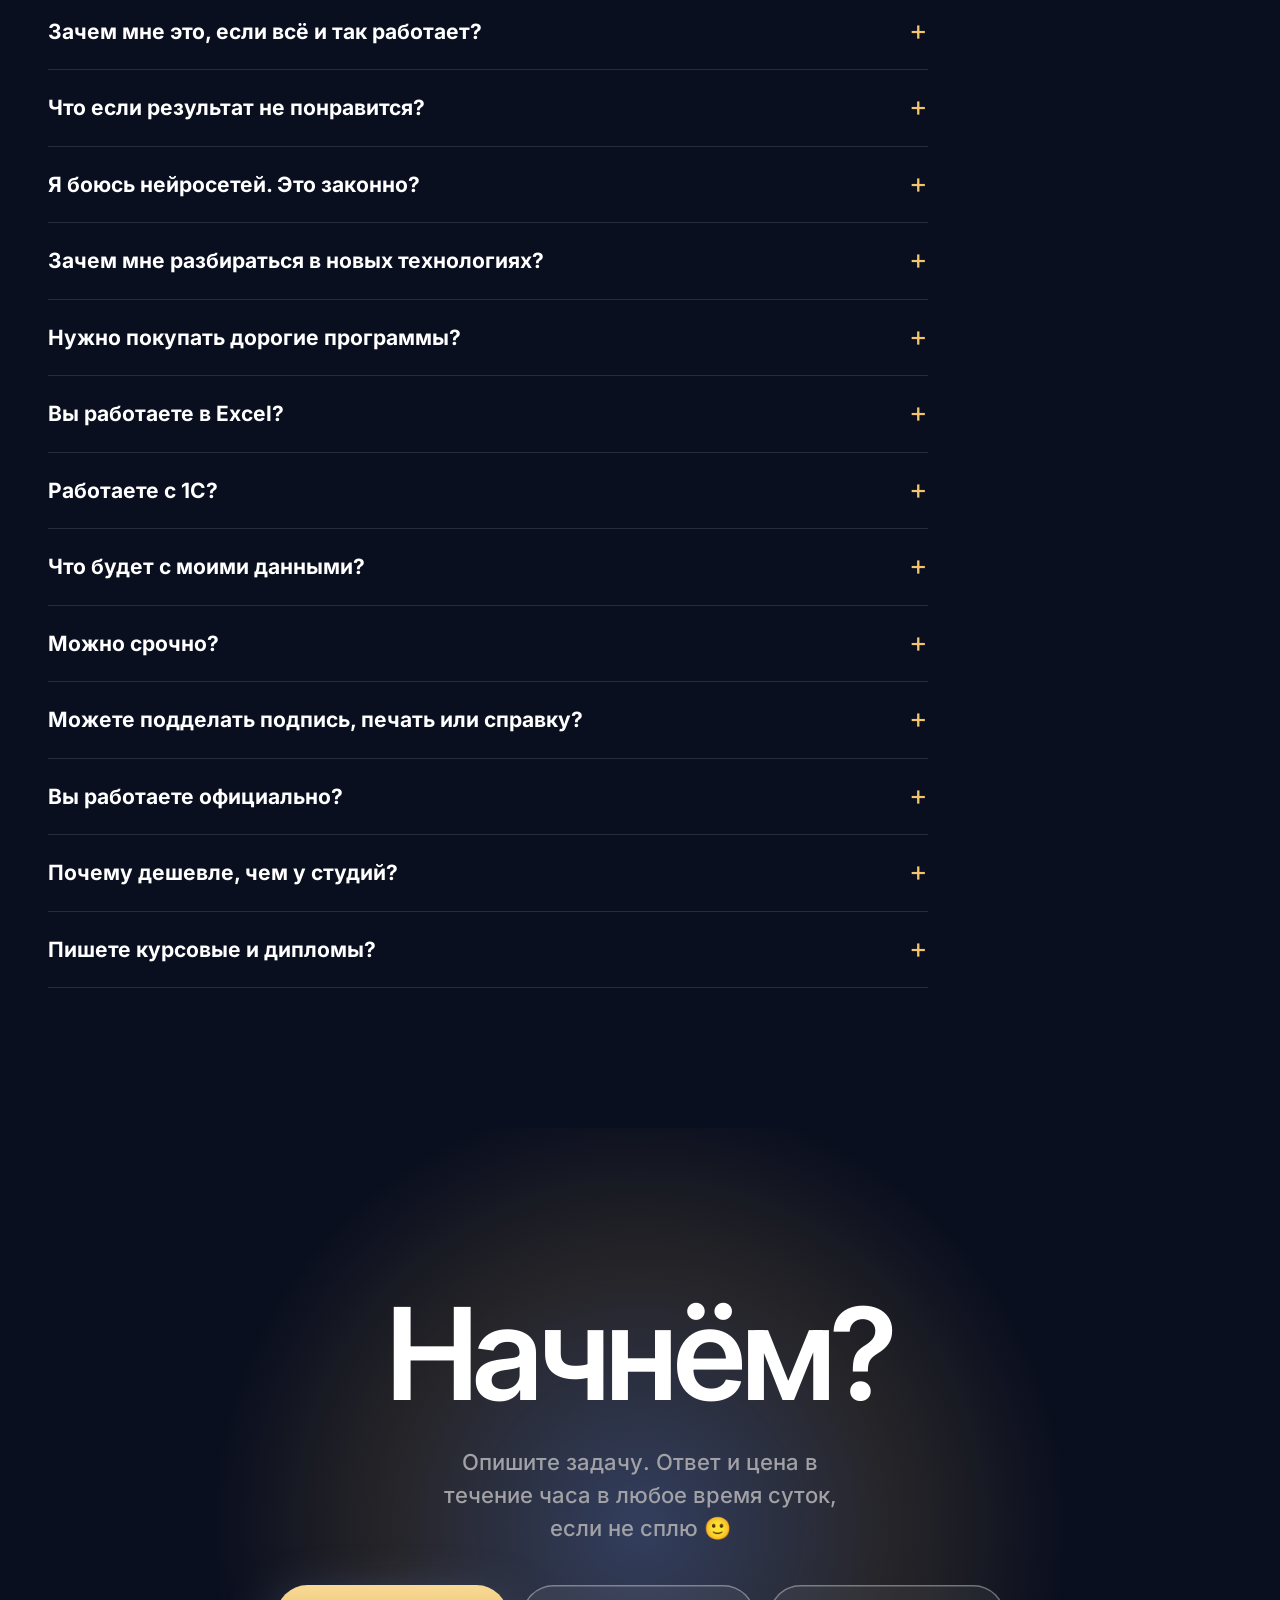
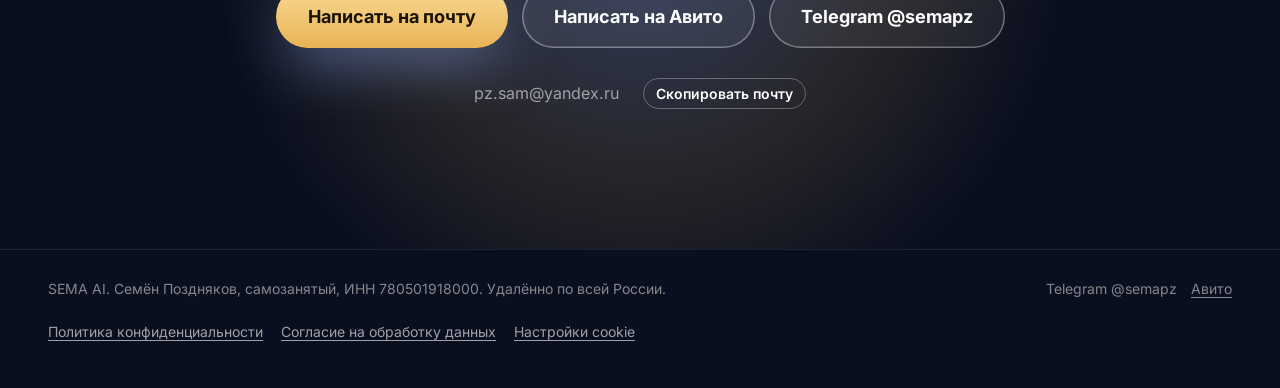
==== commit c0bfd3fc: "Заявка во всплывающем окне, карточки раздела в одном стиле, сцена с тетрадью не уменьшается при прок" ====
--- a/index.html
+++ b/index.html
@@ -681,6 +681,32 @@
 .order-grid{max-width:1120px;margin-left:auto;margin-right:auto}
 @media (max-width:1060px){.order-grid{grid-template-columns:minmax(0,1.1fr) minmax(0,1fr);gap:24px}}
 @media (max-width:860px){.order-grid{grid-template-columns:1fr;max-width:600px;gap:20px}}
+/* v20: заявка во всплывающем окне, карточки раздела в одном стиле */
+.order .order-grid{grid-template-columns:1fr 1fr;align-items:stretch;gap:20px;max-width:1120px}
+.order .form.yaf,.order .direct,.order .pv{border:1.5px solid transparent;background:linear-gradient(#0f1733,#0f1733) padding-box,linear-gradient(150deg,rgba(242,196,109,.7),rgba(126,151,214,.3) 45%,rgba(30,58,138,.5) 70%,rgba(242,196,109,.55)) border-box;border-radius:26px;box-shadow:0 30px 70px -40px rgba(0,0,0,.9)}
+.order .form.yaf{display:flex;flex-direction:column;align-items:center;justify-content:center;text-align:center;padding:34px 28px}
+.order .form.yaf .hint{padding:0;font-size:17px}
+.order .yaf-open{margin-top:22px;width:100%;max-width:360px}
+.yaf-note{margin-top:12px;font-size:14px;color:#9aa3bd}
+.order .direct{padding:30px 28px;text-align:center}
+.order .direct b{font-size:clamp(20px,1.9vw,24px);margin-bottom:18px}
+.order .dir-btns .btn{justify-content:center}
+.order .privacy{grid-template-columns:repeat(4,minmax(0,1fr));gap:20px;margin:20px auto 0;max-width:1120px}
+.order .pv{flex-direction:column;gap:10px;padding:22px 22px 24px}
+.order .pv b{font-size:18px}
+.order .pv span{font-size:15px}
+@media (max-width:1060px){.order .privacy{grid-template-columns:1fr 1fr}}
+@media (max-width:760px){.order .order-grid{grid-template-columns:1fr;max-width:600px}.order .privacy{grid-template-columns:1fr;max-width:600px}.order .pv{flex-direction:row;gap:16px}}
+.yaf-dlg{width:min(640px,calc(100vw - 20px));max-height:min(92vh,980px);padding:0;border:1.5px solid rgba(242,196,109,.55);border-radius:24px;background:#0f1733;color:#fff;box-shadow:0 30px 90px rgba(0,0,0,.7);overflow:auto;overscroll-behavior:contain}
+.yaf-dlg::backdrop{background:rgba(5,8,18,.72);backdrop-filter:blur(4px)}
+.yd-head{position:sticky;top:0;z-index:2;display:flex;align-items:center;justify-content:center;padding:18px 56px 14px;background:#0f1733;border-bottom:1px solid rgba(242,196,109,.25)}
+.yd-head h3{margin:0;font-family:var(--display);font-size:22px;font-weight:600;letter-spacing:-.02em}
+.yd-head .mp-x{top:8px}
+.yaf-dlg .yaf-box{margin:8px 10px 0;border-radius:16px}
+.yaf-dlg iframe{display:block;width:100%;height:1250px;border:0;background:transparent}
+.yaf-dlg .yaf-alt{margin:10px 0 16px;font-size:13px}
+html.dlg-lock{overflow:hidden}
+@media (max-width:640px){.yaf-dlg{max-height:94vh;border-radius:20px}.yaf-dlg .yaf-box{margin:6px 4px 0}}
 </style>
 </head>
 <body>
@@ -1094,28 +1120,24 @@
         <div class="form yaf rv" id="orderForm">
           <h3>Оставьте заявку</h3>
           <p class="hint">Отвечу в течение часа: позвоню или напишу, назову цену и срок.</p>
-          <div class="yaf-box">
-            <iframe id="yaForm" title="Заявка SEMA AI" src="https://forms.yandex.ru/u/6b04729bc45c07bc382a1ebc/?iframe=1" name="ya-form-6b04729bc45c07bc382a1ebc" loading="lazy"></iframe>
-          </div>
-          <p class="yaf-alt">Форма не открылась? <a href="https://forms.yandex.ru/u/6b04729bc45c07bc382a1ebc/" target="_blank" rel="noopener">Откройте её в новой вкладке</a></p>
+          <button type="button" class="btn btn-light yaf-open" id="yafOpen">Заполнить заявку</button>
+          <p class="yaf-note">Пара минут: что нужно сделать, имя и телефон.</p>
         </div>
-        <div class="side">
-          <div class="direct rv">
-            <b>Или напишите напрямую</b>
-            <div class="dir-btns">
-              <a class="btn btn-light" href="mailto:pz.sam@yandex.ru">Почта pz.sam@yandex.ru</a>
-              <a class="btn btn-line" href="https://www.avito.ru/user/81c87984345cf748bfb98c0b51673621/profile">Написать на Авито</a>
-              <a class="btn btn-line" href="https://t.me/semapz">Telegram @semapz</a>
-            </div>
-          </div>
-          <div class="privacy">
+        <div class="direct rv">
+          <b>Или напишите напрямую</b>
+          <div class="dir-btns">
+            <a class="btn btn-light" href="mailto:pz.sam@yandex.ru">Почта pz.sam@yandex.ru</a>
+            <a class="btn btn-line" href="https://www.avito.ru/user/81c87984345cf748bfb98c0b51673621/profile">Написать на Авито</a>
+            <a class="btn btn-line" href="https://t.me/semapz">Telegram @semapz</a>
+          </div>
+        </div>
+      </div>
+      <div class="privacy">
           <div class="pv rv"><svg width="26" height="26" viewBox="0 0 24 24" fill="none" stroke="#F2C46D" stroke-width="2" stroke-linecap="round" stroke-linejoin="round"><path d="M12 3l8 3v6c0 5-3.5 8-8 9-4.5-1-8-4-8-9V6z"/><path d="M9 12l2 2 4-4"/></svg><div><b>Подпишу договор о неразглашении</b><span>До начала работы, если вам так спокойнее.</span></div></div>
           <div class="pv rv"><svg width="26" height="26" viewBox="0 0 24 24" fill="none" stroke="#7E97D6" stroke-width="2" stroke-linecap="round" stroke-linejoin="round"><rect x="8" y="8" width="12" height="12" rx="2"/><path d="M16 8V5a1 1 0 00-1-1H5a1 1 0 00-1 1v10a1 1 0 001 1h3"/></svg><div><b>Работаю с копиями</b><span>Оригиналы остаются у вас. Доступ к вашим системам не нужен, если вы не хотите.</span></div></div>
           <div class="pv rv"><svg width="26" height="26" viewBox="0 0 24 24" fill="none" stroke="#FFE7B0" stroke-width="2" stroke-linecap="round" stroke-linejoin="round"><circle cx="12" cy="8" r="4"/><path d="M4 21c0-4 4-6 8-6s8 2 8 6"/><path d="M3 3l18 18"/></svg><div><b>Можно обезличить</b><span>Перед обработкой уберём фамилии, телефоны и реквизиты.</span></div></div>
           <div class="pv rv"><svg width="26" height="26" viewBox="0 0 24 24" fill="none" stroke="#F2C46D" stroke-width="2" stroke-linecap="round" stroke-linejoin="round"><path d="M3 6h18M8 6V4h8v2M6 6l1 14h10l1-14"/></svg><div><b>Не публикую без согласия</b><span>Ваши работы не попадут в портфолио без вашего разрешения. Файлы удалю после сдачи, если попросите.</span></div></div>
         </div>
-        </div>
-      </div>
     </div>
   </section>
 
@@ -1194,6 +1216,11 @@
       </div>
 </dialog>
 
+<dialog class="yaf-dlg" id="yafDlg" aria-labelledby="yafDlgT">
+  <div class="yd-head"><h3 id="yafDlgT">Заявка</h3><button type="button" class="mp-x" id="yafX" aria-label="Закрыть">×</button></div>
+  <div class="yaf-box"><iframe id="yaForm" title="Заявка SEMA AI" name="ya-form-6b04729bc45c07bc382a1ebc"></iframe></div>
+  <p class="yaf-alt">Форма не открылась? <a href="https://forms.yandex.ru/u/6b04729bc45c07bc382a1ebc/" target="_blank" rel="noopener">Откройте её в новой вкладке</a></p>
+</dialog>
 <dialog class="mailpick" id="mailpick" aria-labelledby="mpTitle">
   <button type="button" class="mp-x" id="mpClose" aria-label="Закрыть">×</button>
   <h3 id="mpTitle">Написать на почту</h3>
@@ -1288,7 +1315,7 @@
       rev=document.getElementById('acRev'),mobile=matchMedia('(max-width:680px)');
   var feed=[['mk1','ac1',.20],['mk2','ac2',.42],['mk3','ac3',.64]];
   function fit(){duo.style.zoom=1;var r=duo.getBoundingClientRect(),cap=0;
-    var room=innerHeight-st.offsetTop-parseFloat(getComputedStyle(st).paddingTop)-hd.offsetHeight-cap-innerHeight*(mobile.matches?.05:.035)-(mobile.matches?34:6);
+    var room=innerHeight-parseFloat(getComputedStyle(st).paddingTop)-hd.offsetHeight-cap-innerHeight*(mobile.matches?.05:.035)-(mobile.matches?34:6);
     var k=Math.min(mobile.matches?1:1.6,room/(r.height*(mobile.matches?1:.89)),(innerWidth*.94)/r.width);duo.style.zoom=Math.max(.45,k).toFixed(3);}
   function e(x){x=Math.min(1,Math.max(0,x));return x*x*(3-2*x);}
   var tMax=0;
@@ -1363,29 +1390,36 @@
 document.querySelectorAll('.prod').forEach(function(card){card.addEventListener('click',function(e){
   if(e.target.closest('button,a,video'))return;var b=card.querySelector('.order-btn');if(b)b.click();});});
 document.querySelectorAll('.lede-link').forEach(function(a){a.addEventListener('click',function(e){e.preventDefault();document.getElementById('order').scrollIntoView({behavior:reduce?'auto':'smooth'});});});
-/* order: Yandex Form, card buttons preselect the service */
+/* order: Yandex Form in a dialog; card buttons open it with the service preselected */
 (function(){
   var FORM='https://forms.yandex.ru/u/6b04729bc45c07bc382a1ebc/',Q='answer_multiple_answers_9008994708352988';
   var ids={'Учёт без бумаги':'9008994708352998','Документы и отчёты':'1795453621666','Таблицы и базы данных':'1795453642909','Сайт-визитка':'1795453642919','Реклама и карточки товара':'1795453642937','Обработка фото':'1795453642958','Монтаж видео':'1795453643006','Нарезка клипов':'1795453643037','Посты для соцсетей':'1795453643062','Логотип':'1795453643096','Презентации':'1795453643142','Тексты и редактура':'1795453643189','Официальные письма':'1795453643235','Переводы':'1795453643281','3D-модели':'1795453643312','Другая задача':'1795453643358'};
-  var fr=document.getElementById('yaForm');
-  document.querySelectorAll('.order-btn').forEach(function(b){
-    b.addEventListener('click',function(){
-      var id=ids[b.dataset.svc];
-      if(fr&&id){fr.loading='eager';fr.src=FORM+'?iframe=1&'+Q+'='+id;}
-      document.getElementById('order').scrollIntoView({behavior:reduce?'auto':'smooth'});
-    });
-  });
-  /* the form reports its height only on resize, so nudge it after load */
-  function nudge(){if(!fr)return;fr.style.width='calc(100% - 2px)';setTimeout(function(){fr.style.width='';},200);}
-  if(fr){fr.addEventListener('load',function(){setTimeout(nudge,500);setTimeout(nudge,2000);});setTimeout(nudge,1500);}
+  var d=document.getElementById('yafDlg'),fr=document.getElementById('yaForm'),last=null;
+  if(!d||!fr)return;
+  function nudge(){fr.style.width='calc(100% - 2px)';setTimeout(function(){fr.style.width='';},200);}
+  fr.addEventListener('load',function(){setTimeout(nudge,400);setTimeout(nudge,1500);});
+  function open(id,from){
+    var src=FORM+'?iframe=1'+(id?'&'+Q+'='+id:'');
+    if(fr.getAttribute('src')!==src){fr.style.height='';fr.setAttribute('src',src);}
+    last=from||null;
+    if(d.showModal)d.showModal();else d.setAttribute('open','');
+    document.documentElement.classList.add('dlg-lock');setTimeout(nudge,300);
+  }
+  function close(){if(d.close)d.close();else{d.removeAttribute('open');onClose();}}
+  function onClose(){document.documentElement.classList.remove('dlg-lock');if(last)last.focus({preventScroll:true});}
+  d.addEventListener('close',onClose);
+  document.getElementById('yafX').addEventListener('click',close);
+  d.addEventListener('click',function(e){if(e.target===d)close();});
+  document.getElementById('yafOpen').addEventListener('click',function(){open(null,this);});
+  document.querySelectorAll('.order-btn').forEach(function(b){b.addEventListener('click',function(){open(ids[b.dataset.svc],b);});});
   var sent=false;
   window.addEventListener('message',function(e){
-    if(!fr||e.source!==fr.contentWindow||!/^https:\/\/forms\.yandex\.ru$/.test(e.origin))return;
-    var d=e.data;try{if(typeof d==='string')d=JSON.parse(d);}catch(err){return;}
-    if(!d||typeof d!=='object')return;
-    var h=parseInt(d['iframe-height'],10);
+    if(e.source!==fr.contentWindow||!/^https:\/\/forms\.yandex\.ru$/.test(e.origin))return;
+    var m=e.data;try{if(typeof m==='string')m=JSON.parse(m);}catch(err){return;}
+    if(!m||typeof m!=='object')return;
+    var h=parseInt(m['iframe-height'],10);
     if(h>200&&h<6000)fr.style.height=h+'px';
-    if(!sent&&(d.message==='sent'||d.type==='submit'||d.sent)){sent=true;goal('order_form');}
+    if(!sent&&(m.message==='sent'||m.type==='submit'||m.sent)){sent=true;goal('order_form');}
   });
 })();
 
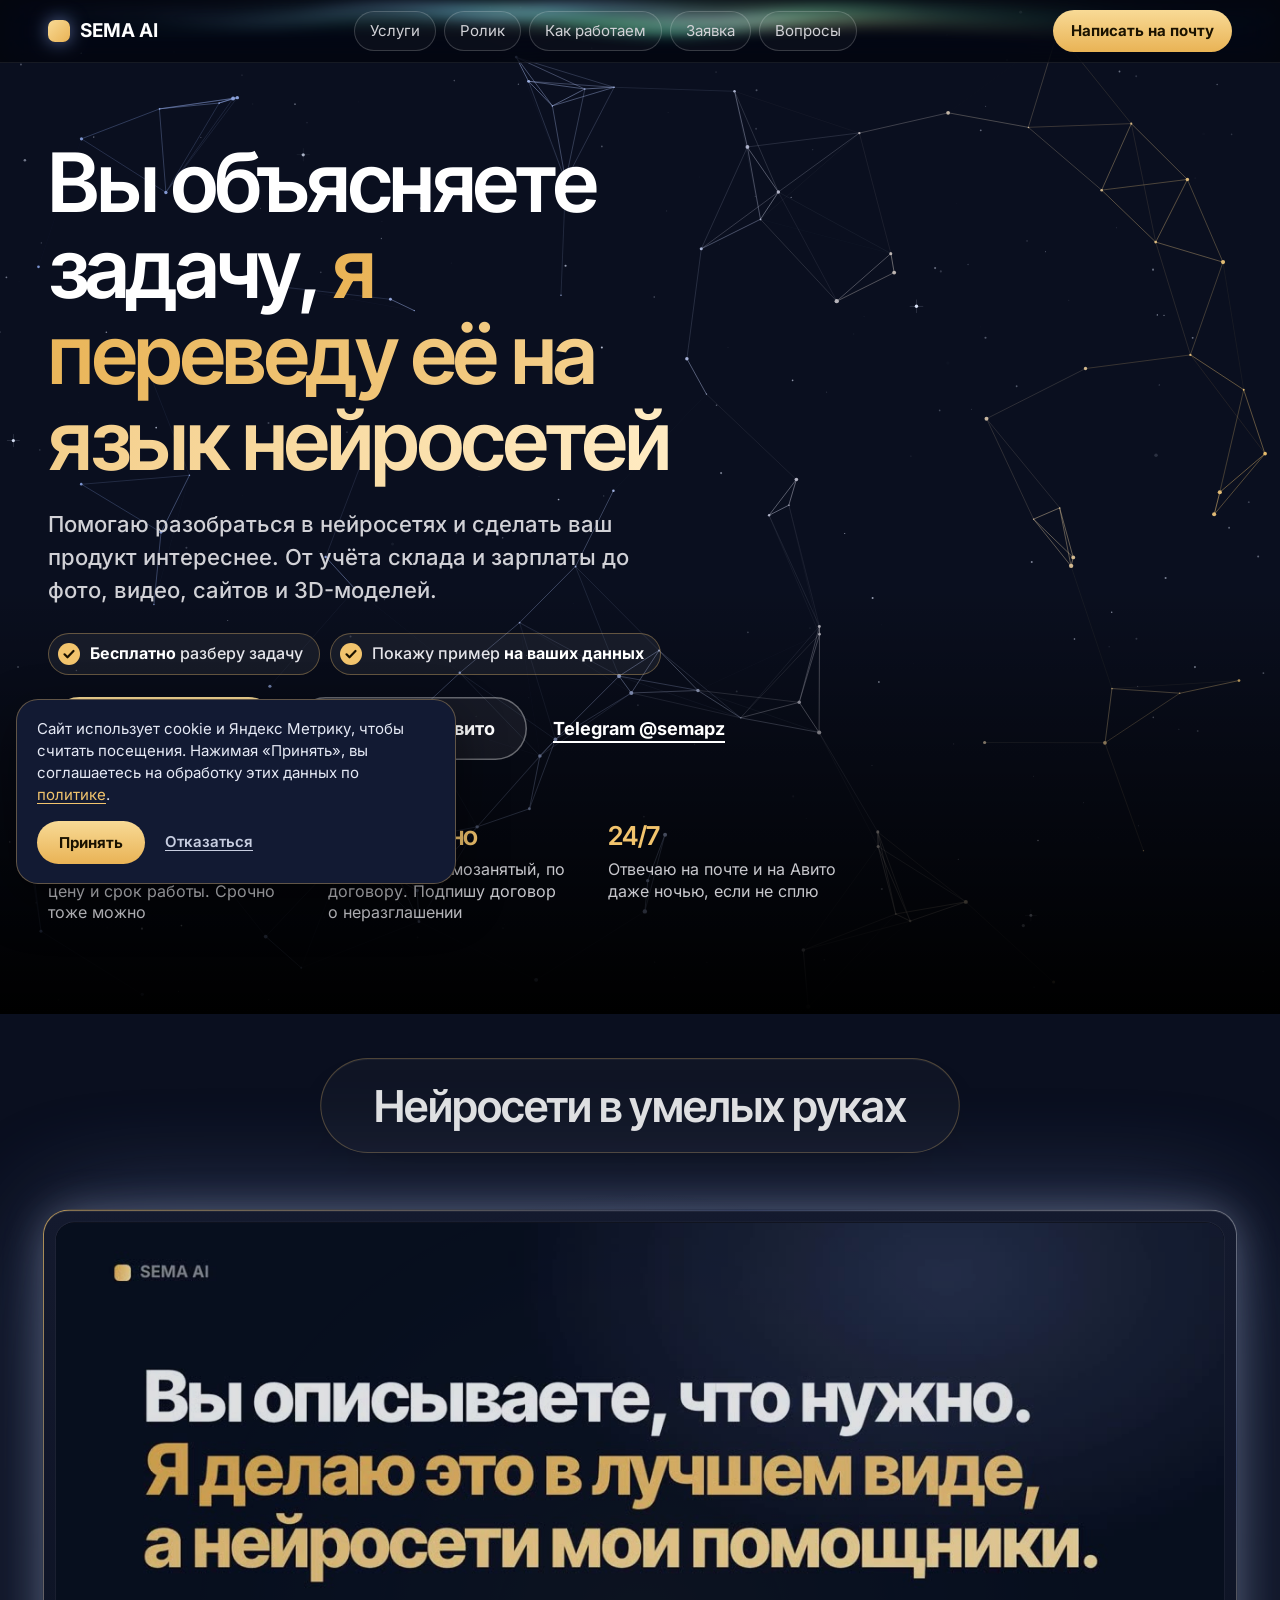
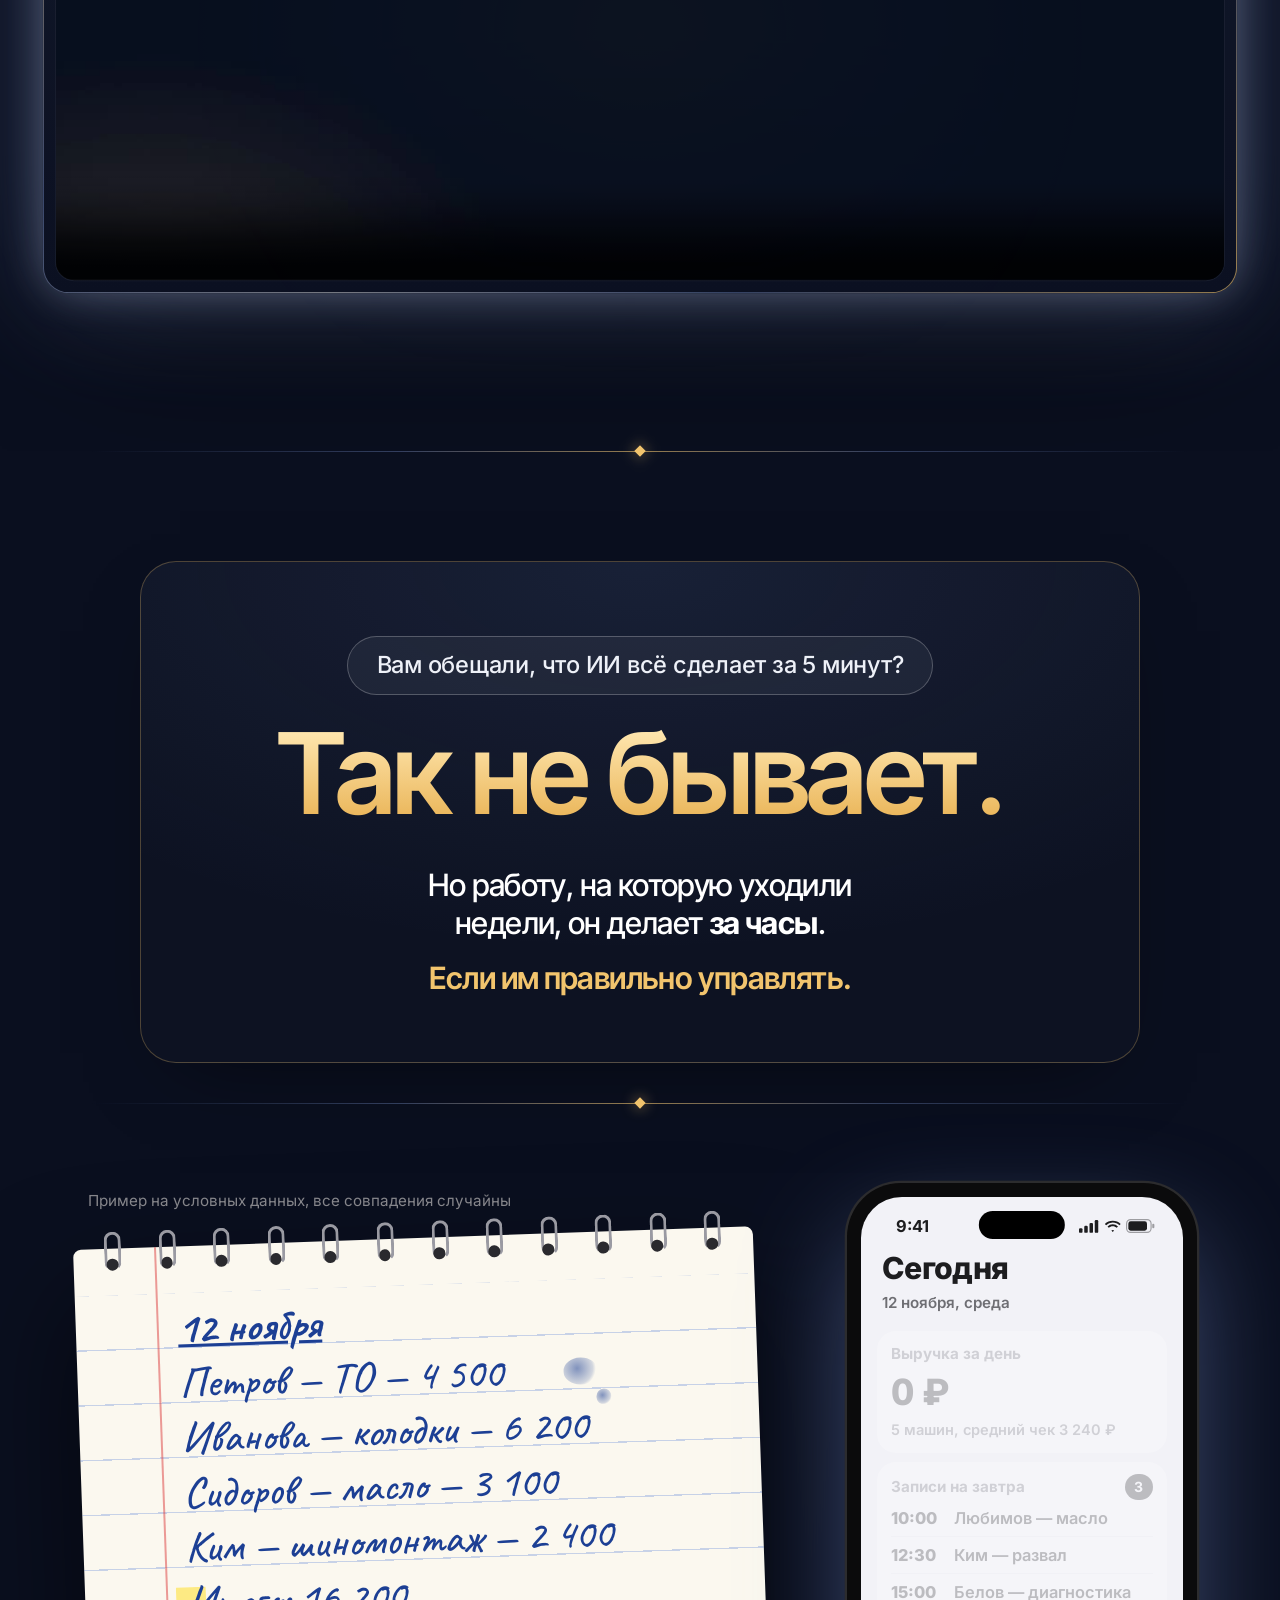
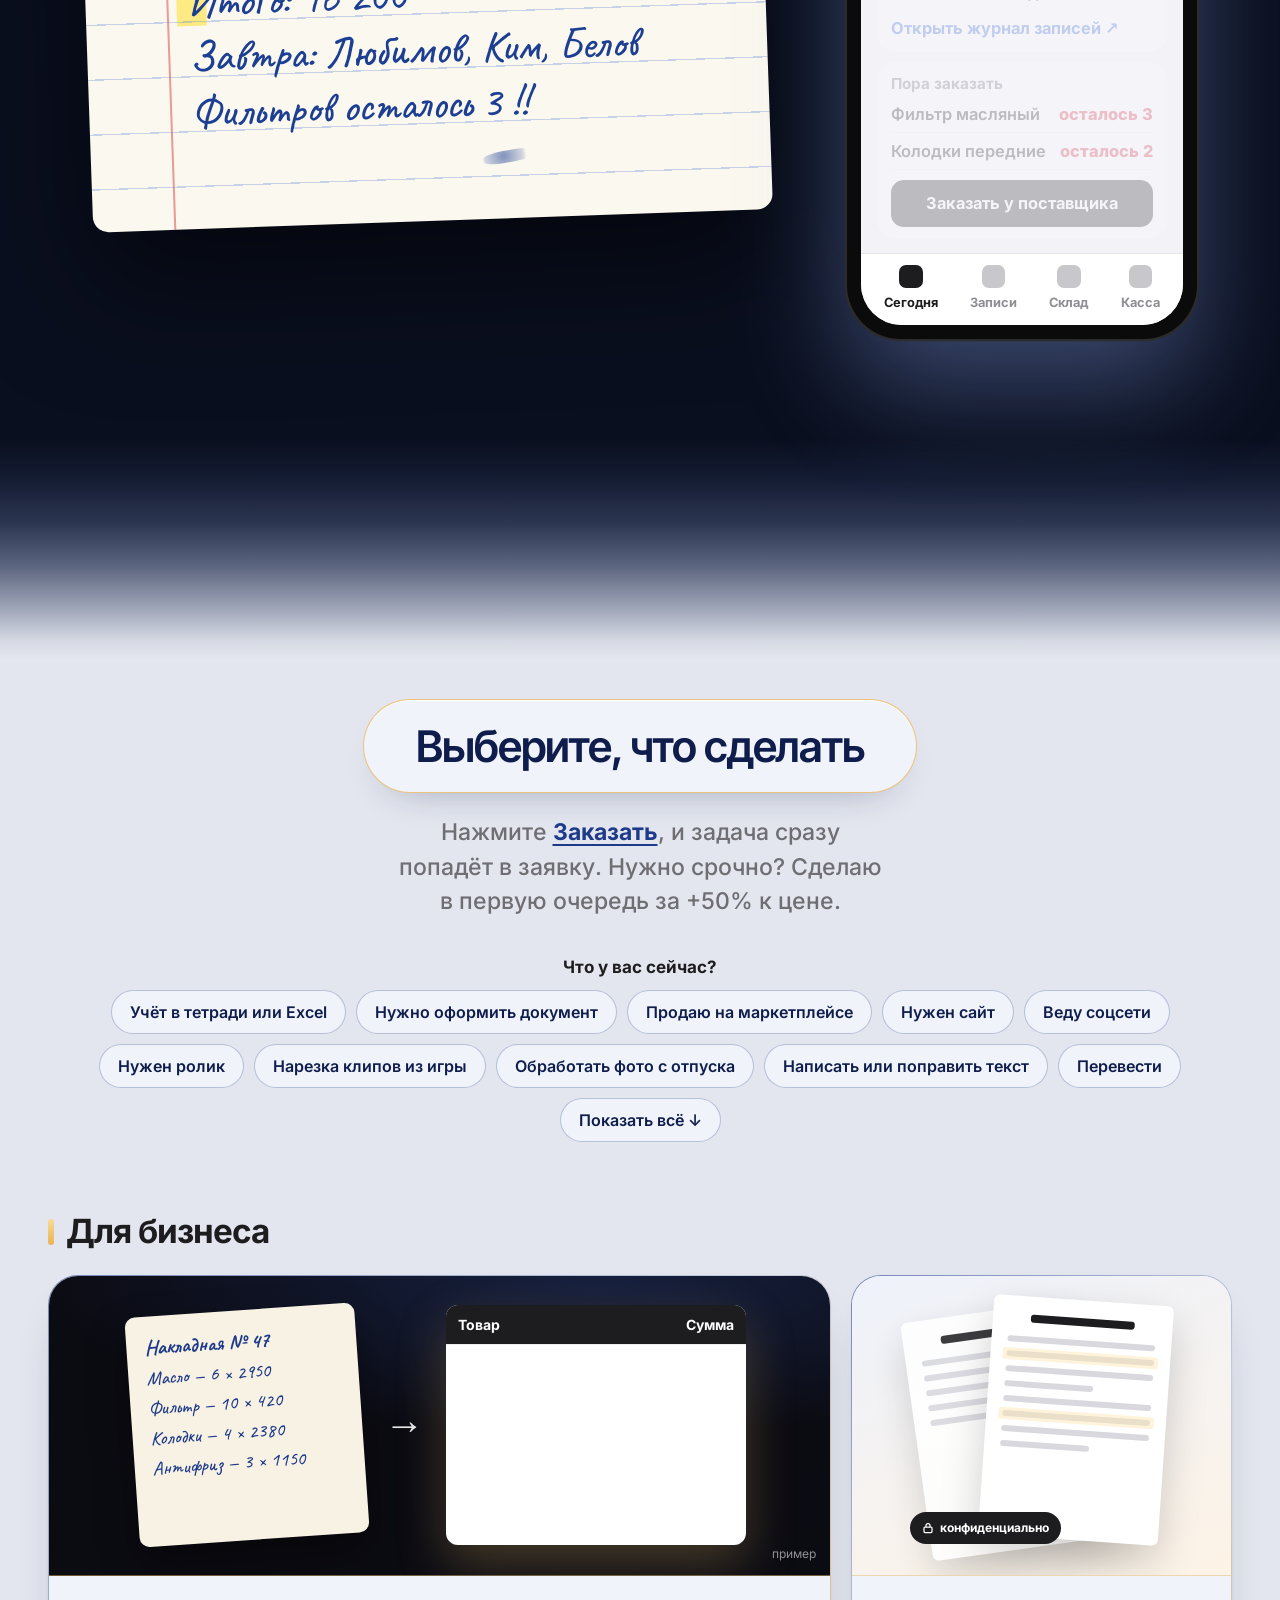
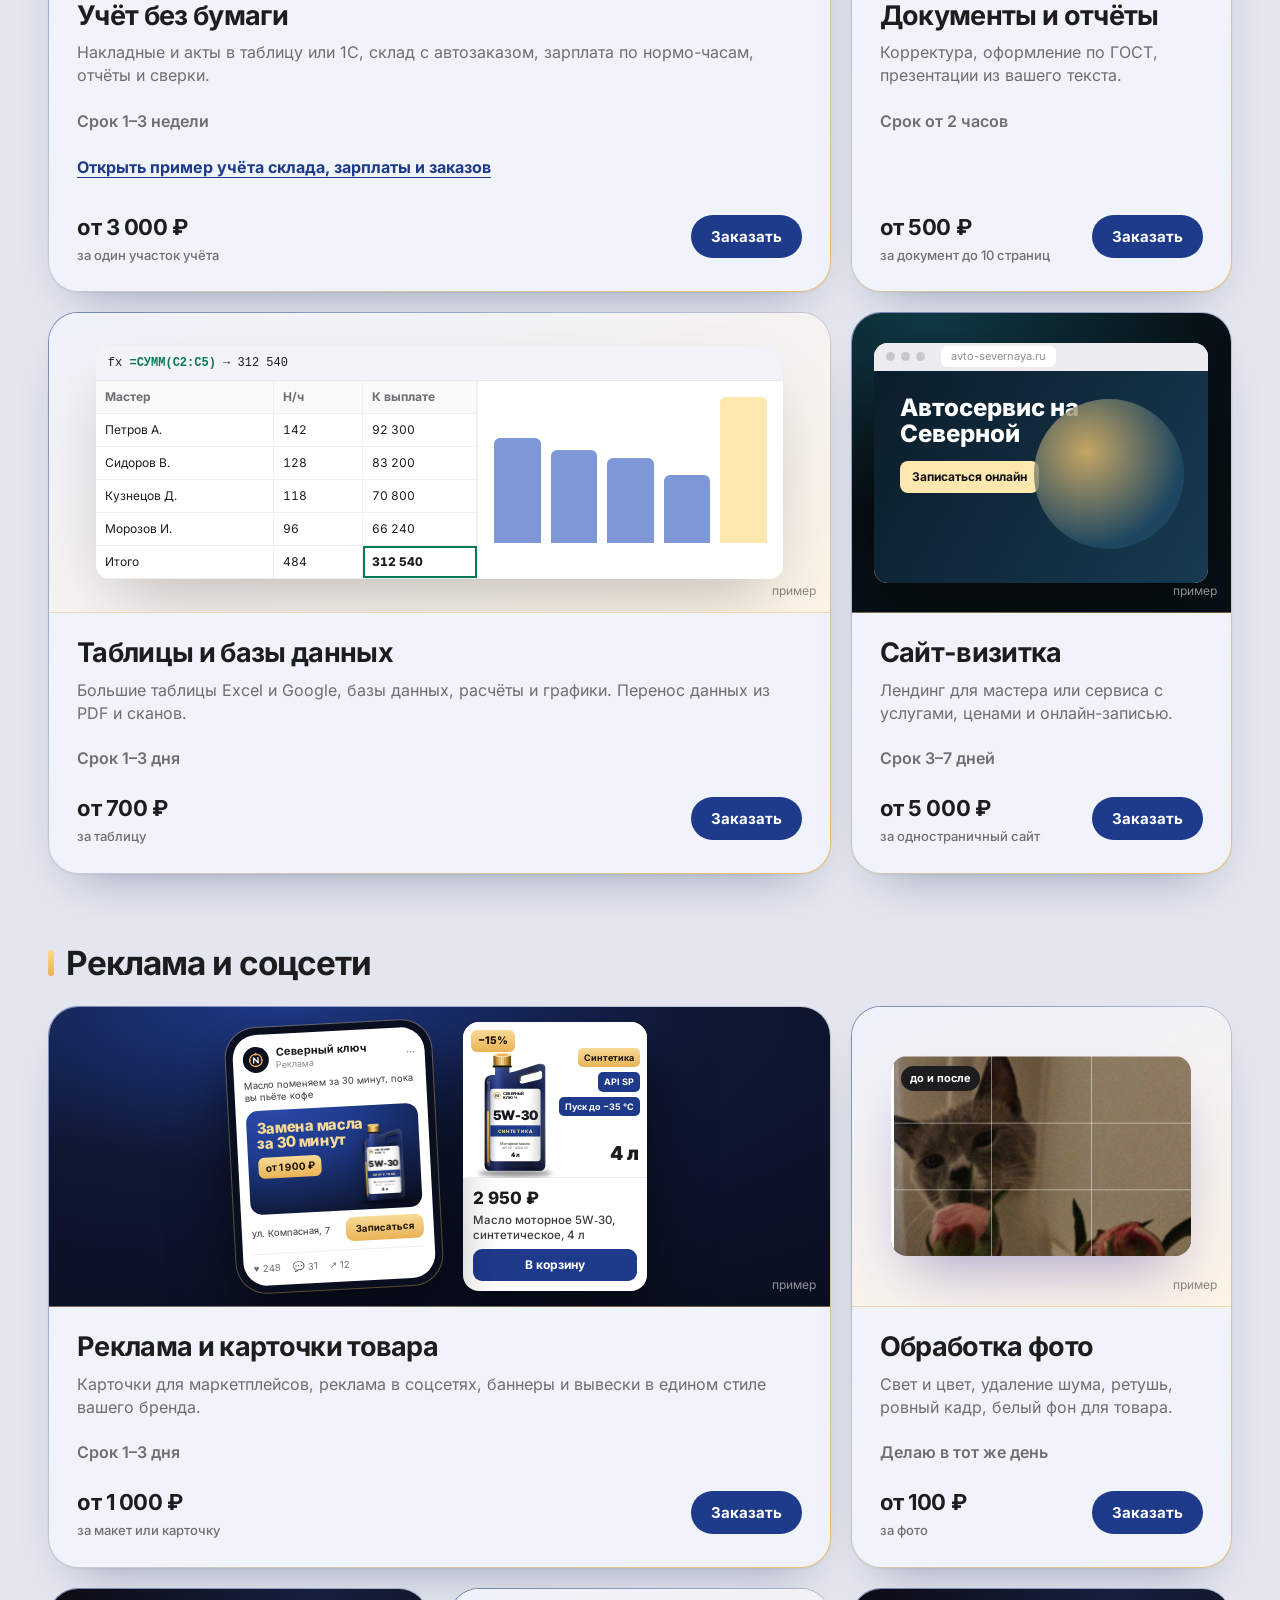
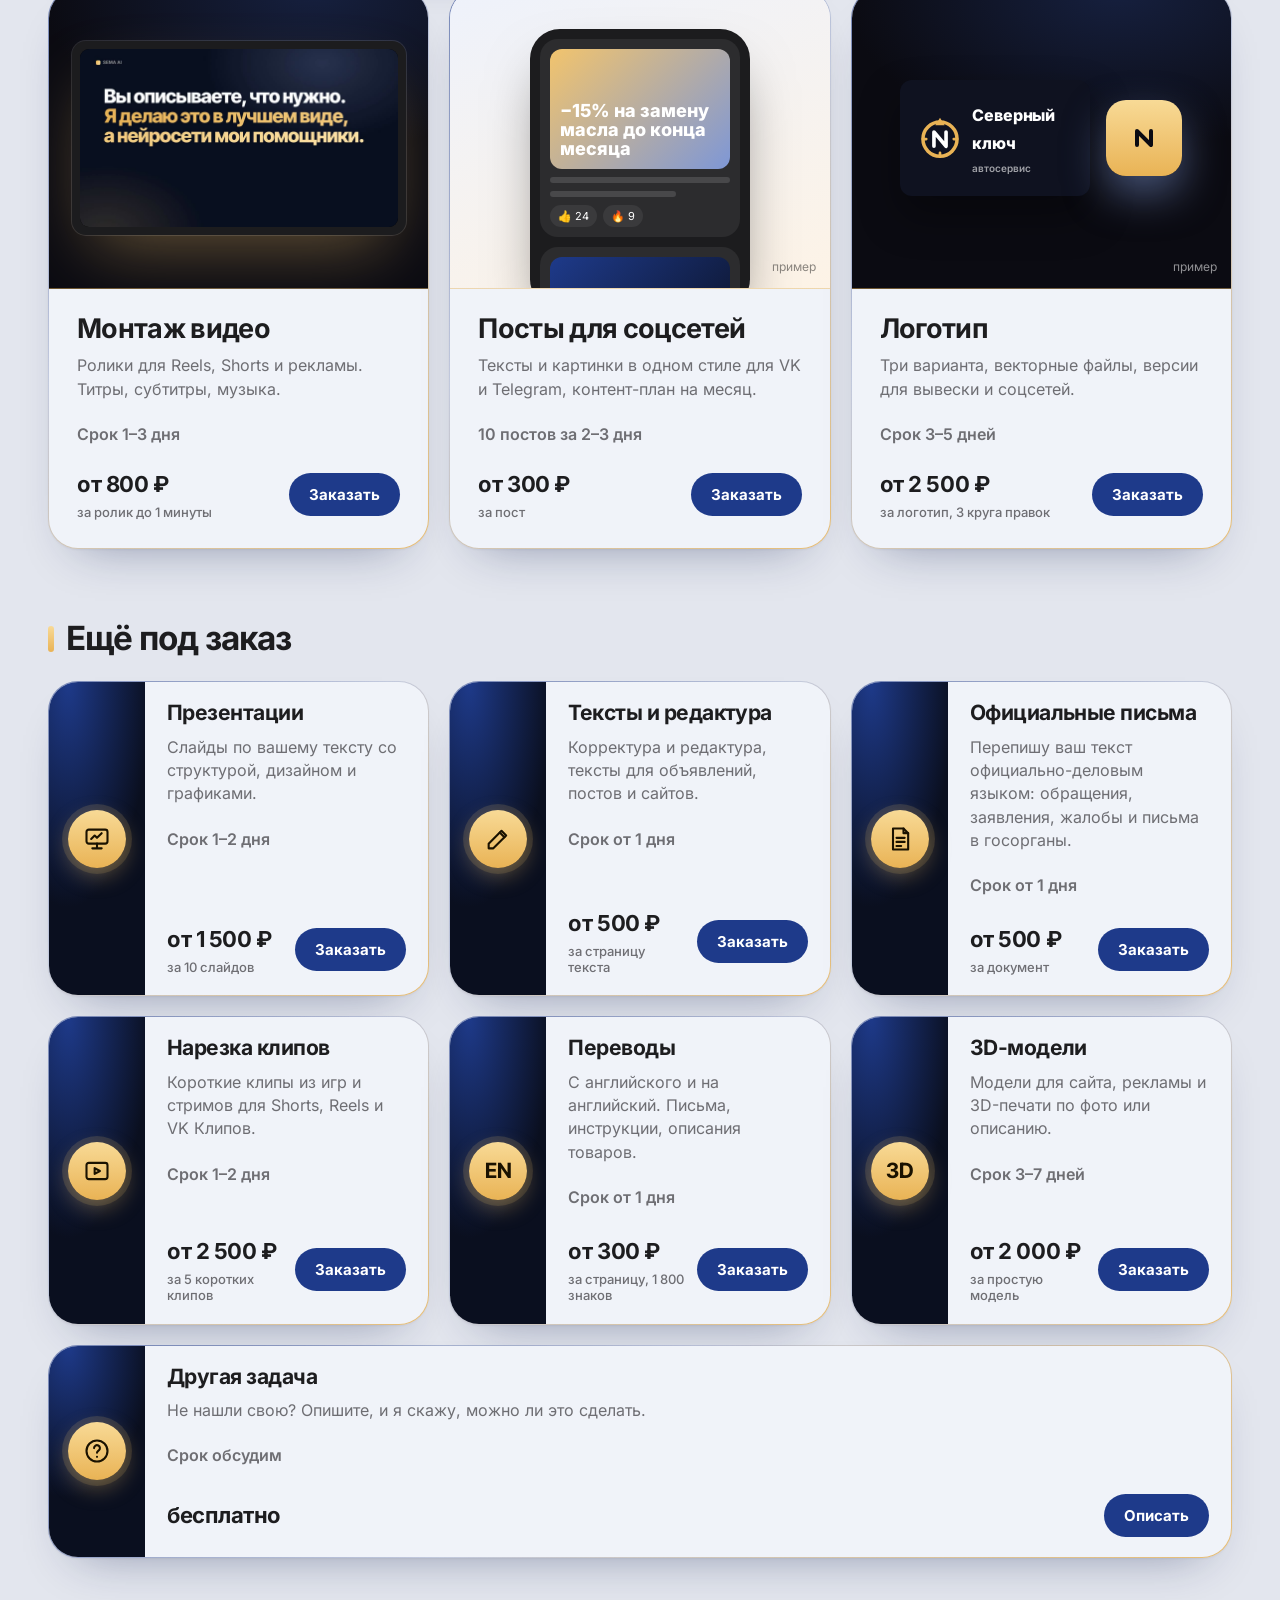
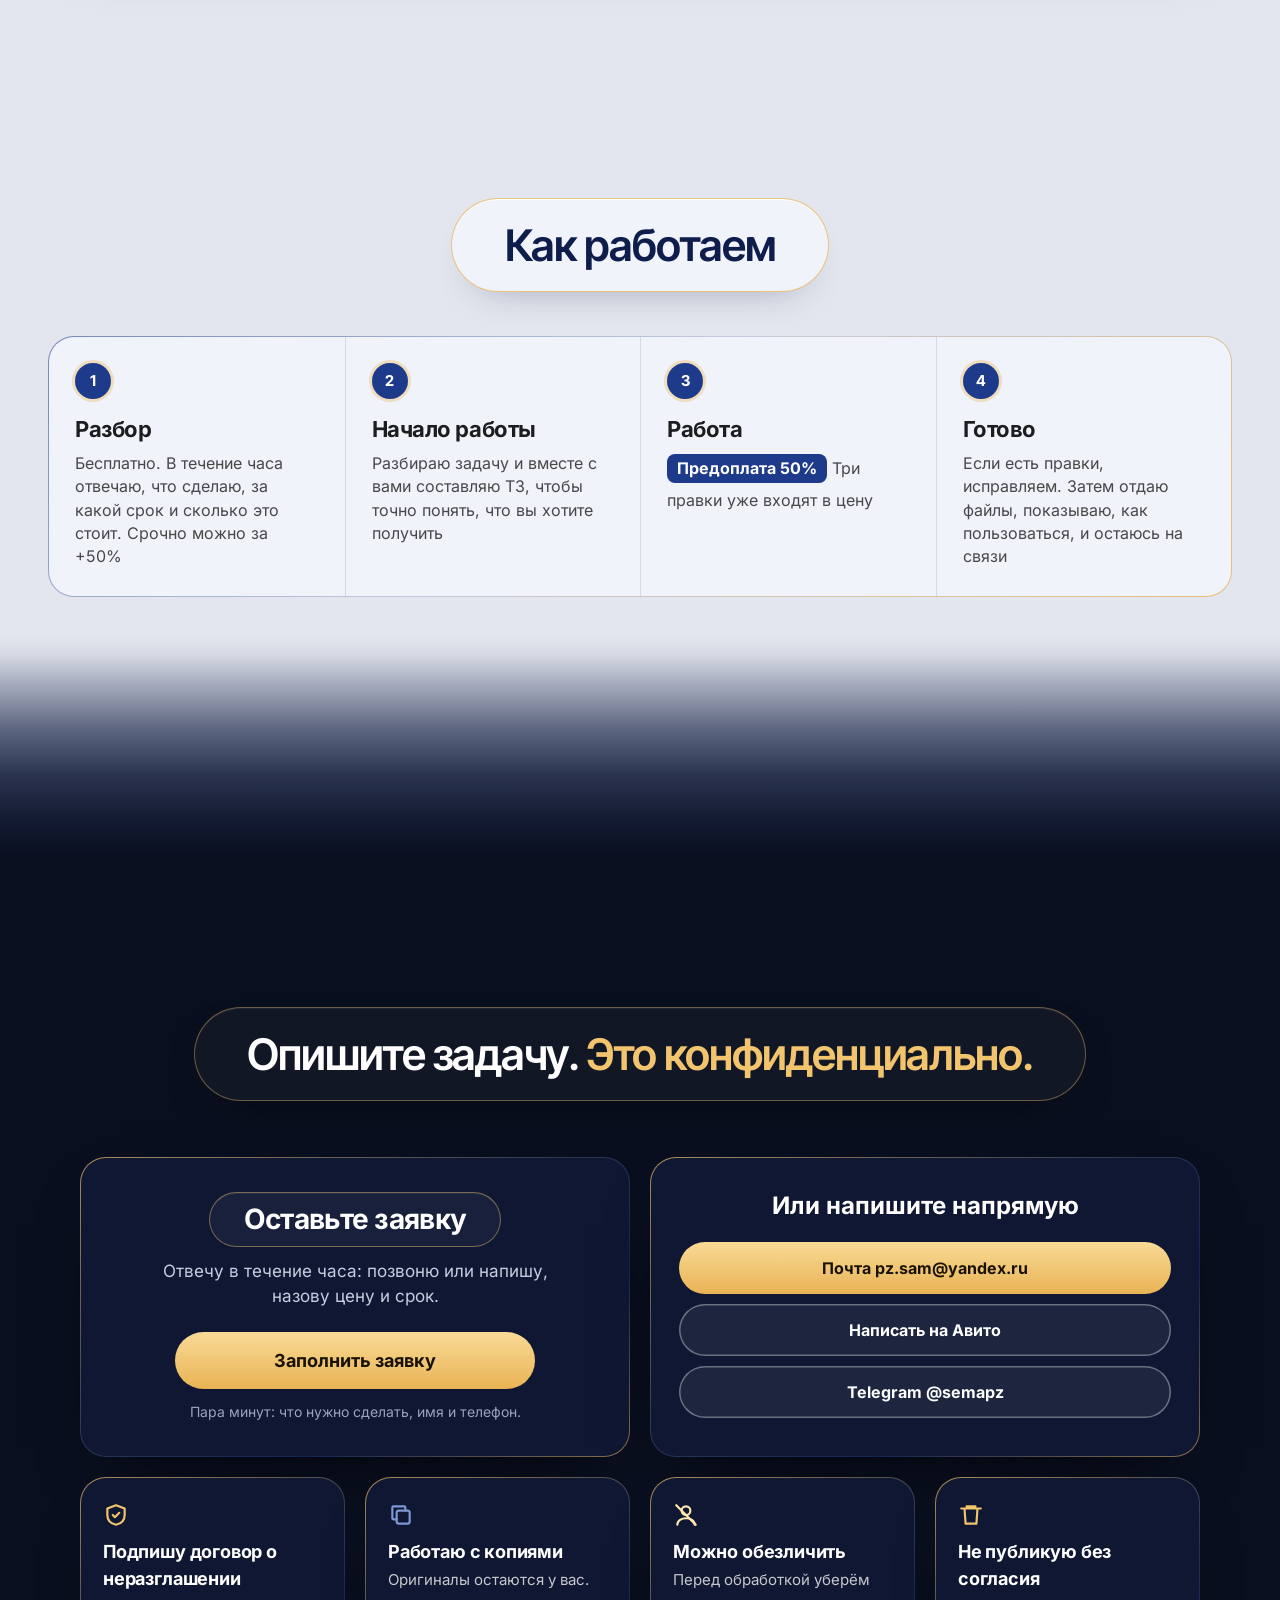
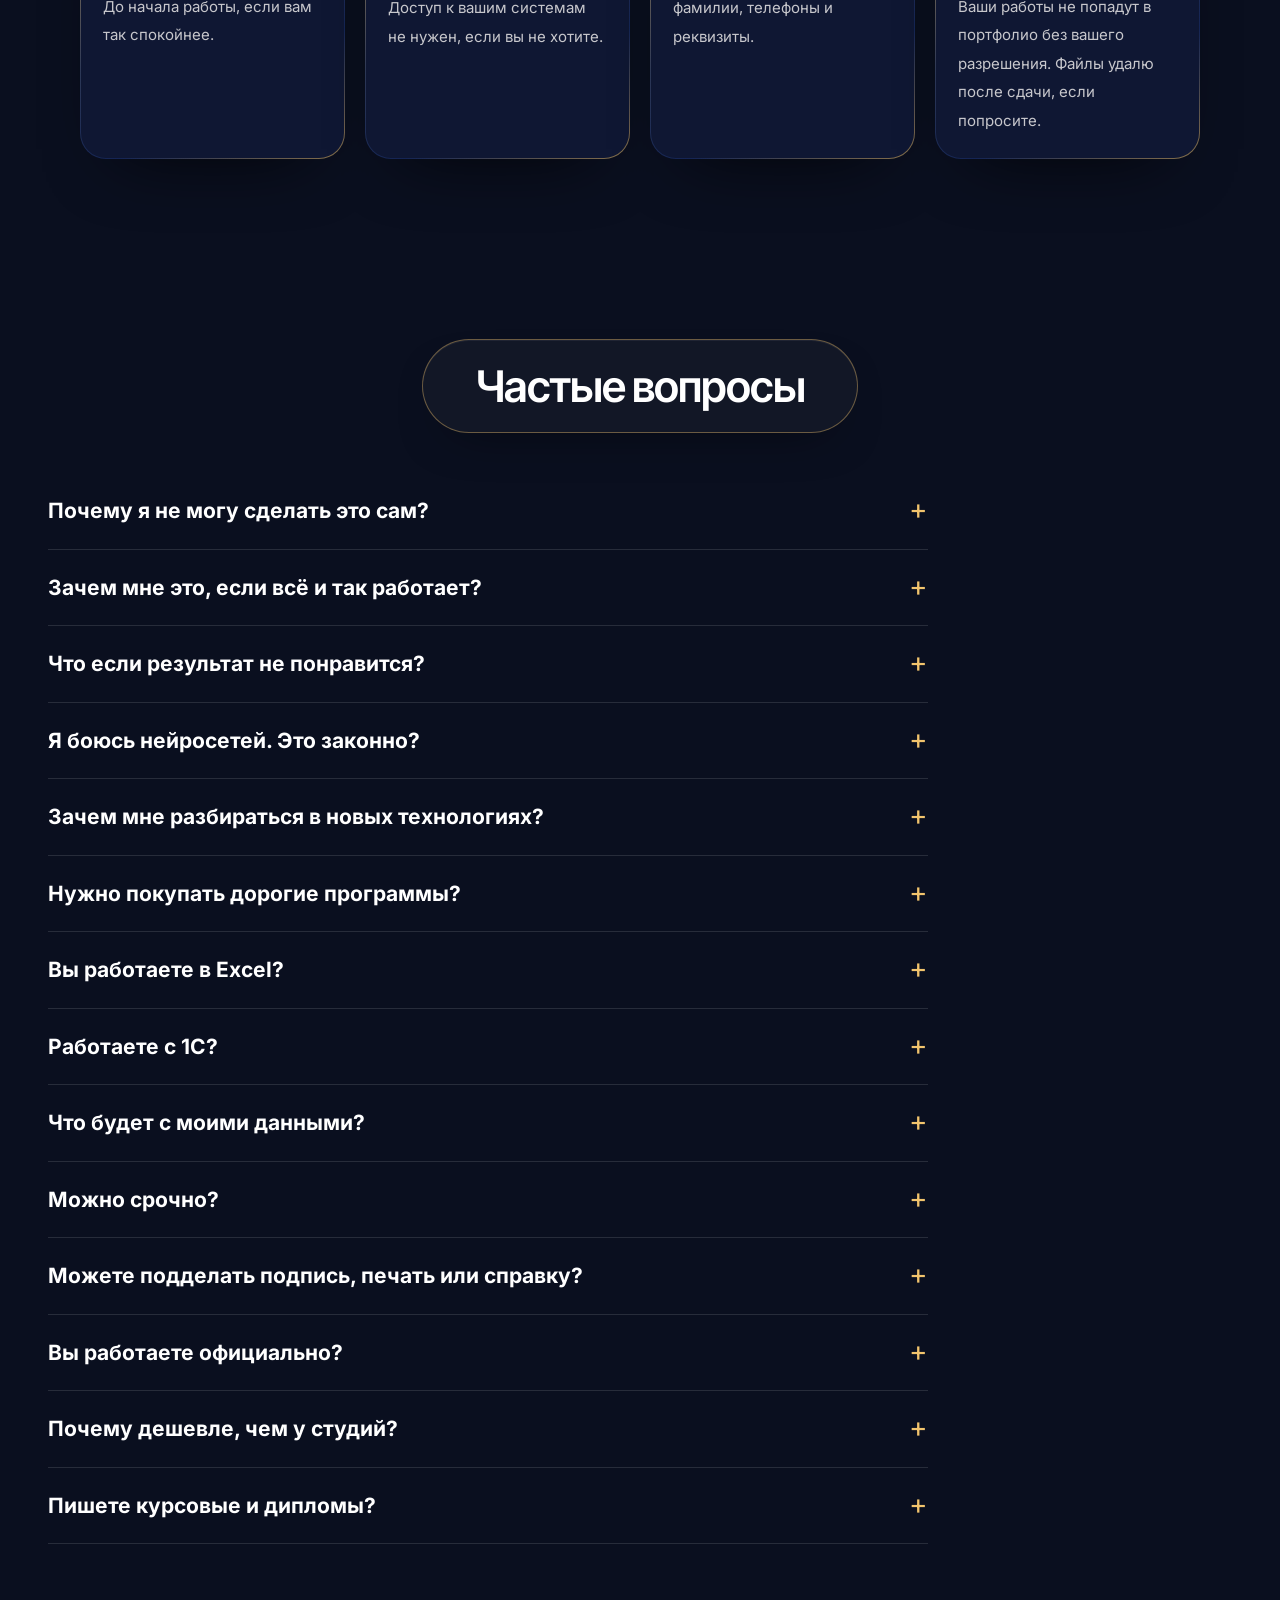
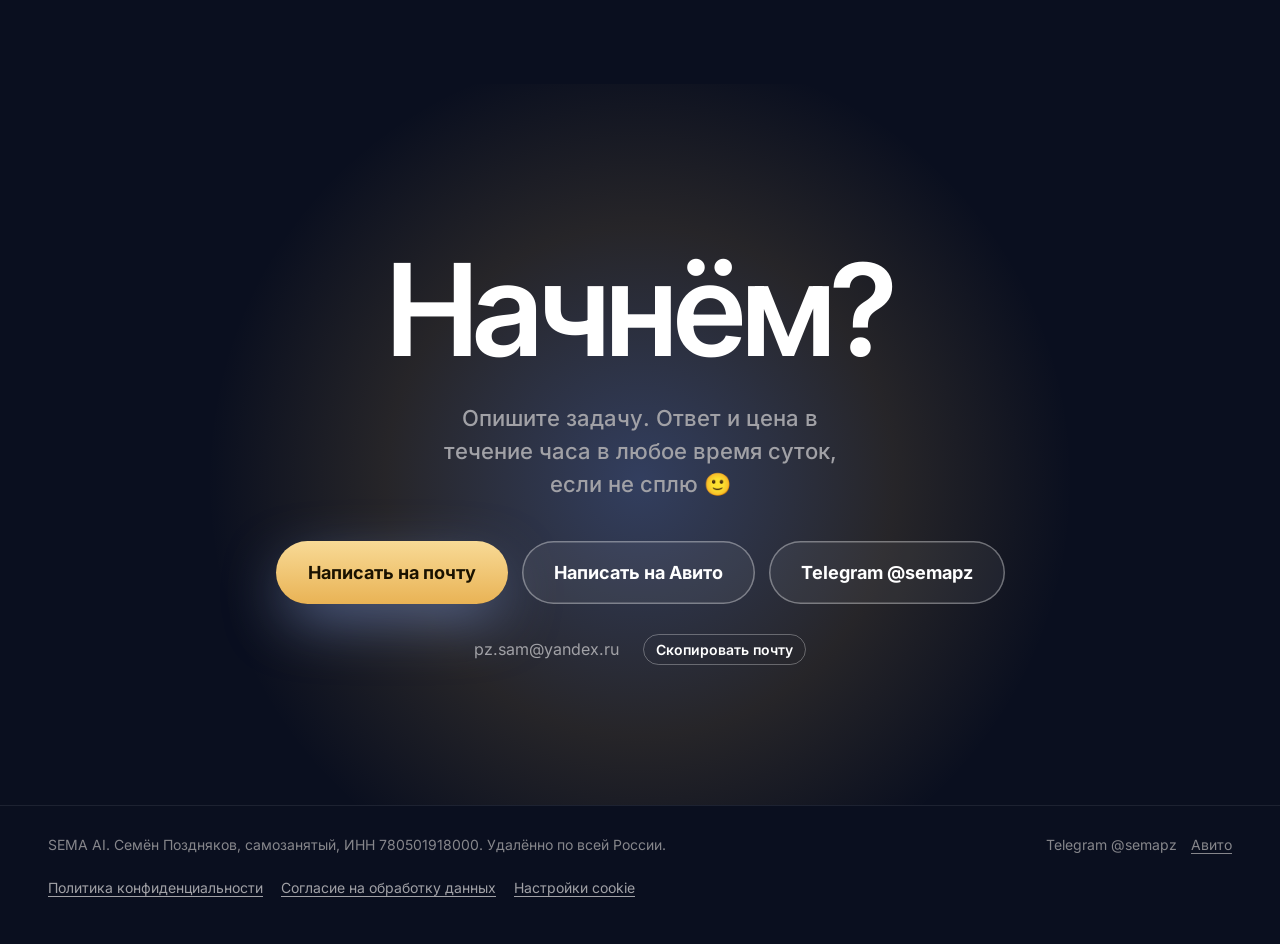
==== commit 12b3b925: "Сцена с тетрадью стала обычным блоком: без заголовка и прилипания, тетрадь и телефон всплывают, аним" ====
--- a/index.html
+++ b/index.html
@@ -707,6 +707,11 @@
 .yaf-dlg .yaf-alt{margin:10px 0 16px;font-size:13px}
 html.dlg-lock{overflow:hidden}
 @media (max-width:640px){.yaf-dlg{max-height:94vh;border-radius:20px}.yaf-dlg .yaf-box{margin:6px 4px 0}}
+/* v21: сцена с тетрадью без прилипания, всплывает при появлении */
+.scene{height:auto!important}
+.stage{position:relative!important;top:auto;height:auto!important;overflow:visible!important;padding:80px 0 100px!important;-webkit-mask-image:none!important;mask-image:none!important}
+.duo{margin-top:0!important}
+@media (max-width:680px){.stage{padding:50px 0 80px!important}}
 </style>
 </head>
 <body>
@@ -818,7 +823,6 @@
 
   <section class="scene" id="scene" aria-label="Пример: записи из тетради превращаются в приложение на телефоне">
     <div class="stage">
-      <h3>Листайте, и тетрадь превратится в понятную картину вашего дела</h3>
       <div class="duo" id="duo">
         <div class="nb2" aria-hidden="true">
           <div class="rings"><i></i><i></i><i></i><i></i><i></i><i></i><i></i><i></i><i></i><i></i><i></i><i></i></div>
@@ -1308,26 +1312,28 @@
   size();requestAnimationFrame(f);
 })();
 
-/* scroll scene: notebook lines feed the phone cards */
+/* scene: notebook and phone pop in when reached, then the phone fills itself in from the notebook */
 (function(){
-  var sc=document.getElementById('scene'),duo=document.getElementById('duo'),ph=document.getElementById('ph2'),
-      st=sc.querySelector('.stage'),hd=st.querySelector('h3'),
+  var duo=document.getElementById('duo'),ph=document.getElementById('ph2'),nb=duo.querySelector('.nb2'),
       rev=document.getElementById('acRev'),mobile=matchMedia('(max-width:680px)');
-  var feed=[['mk1','ac1',.20],['mk2','ac2',.42],['mk3','ac3',.64]];
-  function fit(){duo.style.zoom=1;var r=duo.getBoundingClientRect(),cap=0;
-    var room=innerHeight-parseFloat(getComputedStyle(st).paddingTop)-hd.offsetHeight-cap-innerHeight*(mobile.matches?.05:.035)-(mobile.matches?34:6);
-    var k=Math.min(mobile.matches?1:1.6,room/(r.height*(mobile.matches?1:.89)),(innerWidth*.94)/r.width);duo.style.zoom=Math.max(.45,k).toFixed(3);}
+  var feed=[['mk1','ac1',.30],['mk2','ac2',.50],['mk3','ac3',.70]],DUR=7500,t0=0,done=false;
+  function fit(){duo.style.zoom=1;var r=duo.getBoundingClientRect();
+    var k=Math.min(mobile.matches?1:1.3,(innerHeight*.84)/r.height,(innerWidth*.94)/r.width);duo.style.zoom=Math.max(.45,k).toFixed(3);}
   function e(x){x=Math.min(1,Math.max(0,x));return x*x*(3-2*x);}
-  var tMax=0;
-  function u(){var r=sc.getBoundingClientRect(),tot=r.height-innerHeight,t=reduce?1:Math.min(1,Math.max(0,-r.top/tot));tMax=Math.max(tMax,t);t=tMax;
-    var a=e(t/.16);ph.style.setProperty('--po',a.toFixed(3));ph.style.setProperty('--py',((1-a)*60).toFixed(1)+'px');
-    feed.forEach(function(f){var k=e((t-f[2])/.1),q=e((t-f[2]-.05)/.1);
+  function u(t){
+    var n=e(t/.12);nb.style.opacity=n.toFixed(3);nb.style.translate='0 '+((1-n)*40).toFixed(1)+'px';nb.style.scale=(.94+.06*n).toFixed(3);
+    var a=e((t-.08)/.14);ph.style.setProperty('--po',a.toFixed(3));ph.style.setProperty('--py',((1-a)*60).toFixed(1)+'px');
+    feed.forEach(function(f){var k=e((t-f[2])/.08),q=e((t-f[2]-.05)/.08);
       document.querySelector('#'+f[0]+' .mk').style.setProperty('--k',k.toFixed(3));
-      var c=document.getElementById(f[1]);c.style.setProperty('--on',q.toFixed(3));c.style.setProperty('--ring',(q>0&&t<f[2]+.18?1:0));});
-    rev.textContent=Math.round(16200*e((t-.25)/.12)).toLocaleString('ru-RU').replace(/\s/g,' ')+' ₽';
+      var c=document.getElementById(f[1]);c.style.setProperty('--on',q.toFixed(3));c.style.setProperty('--ring',(q>0&&t<f[2]+.15?1:0));});
+    rev.textContent=Math.round(16200*e((t-.35)/.12)).toLocaleString('ru-RU').replace(/\s/g,' ')+' ₽';
   }
-  addEventListener('scroll',u,{passive:true});addEventListener('resize',function(){fit();u();});
-  if(document.fonts&&document.fonts.ready)document.fonts.ready.then(fit);fit();u();
+  function play(now){if(!t0)t0=now;var t=Math.min(1,(now-t0)/DUR);u(t);if(t<1)requestAnimationFrame(play);}
+  function start(){if(done)return;done=true;if(reduce){u(1);return;}requestAnimationFrame(play);}
+  addEventListener('resize',fit);
+  if(document.fonts&&document.fonts.ready)document.fonts.ready.then(fit);fit();
+  if(reduce||!('IntersectionObserver' in window)){u(1);done=true;}
+  else{u(0);var io=new IntersectionObserver(function(es){if(es[0].isIntersecting){start();io.disconnect();}},{threshold:.35});io.observe(duo);}
 })();
 
 /* aurora in the top bar: soft waves that follow the cursor, drift with scroll on touch screens */
